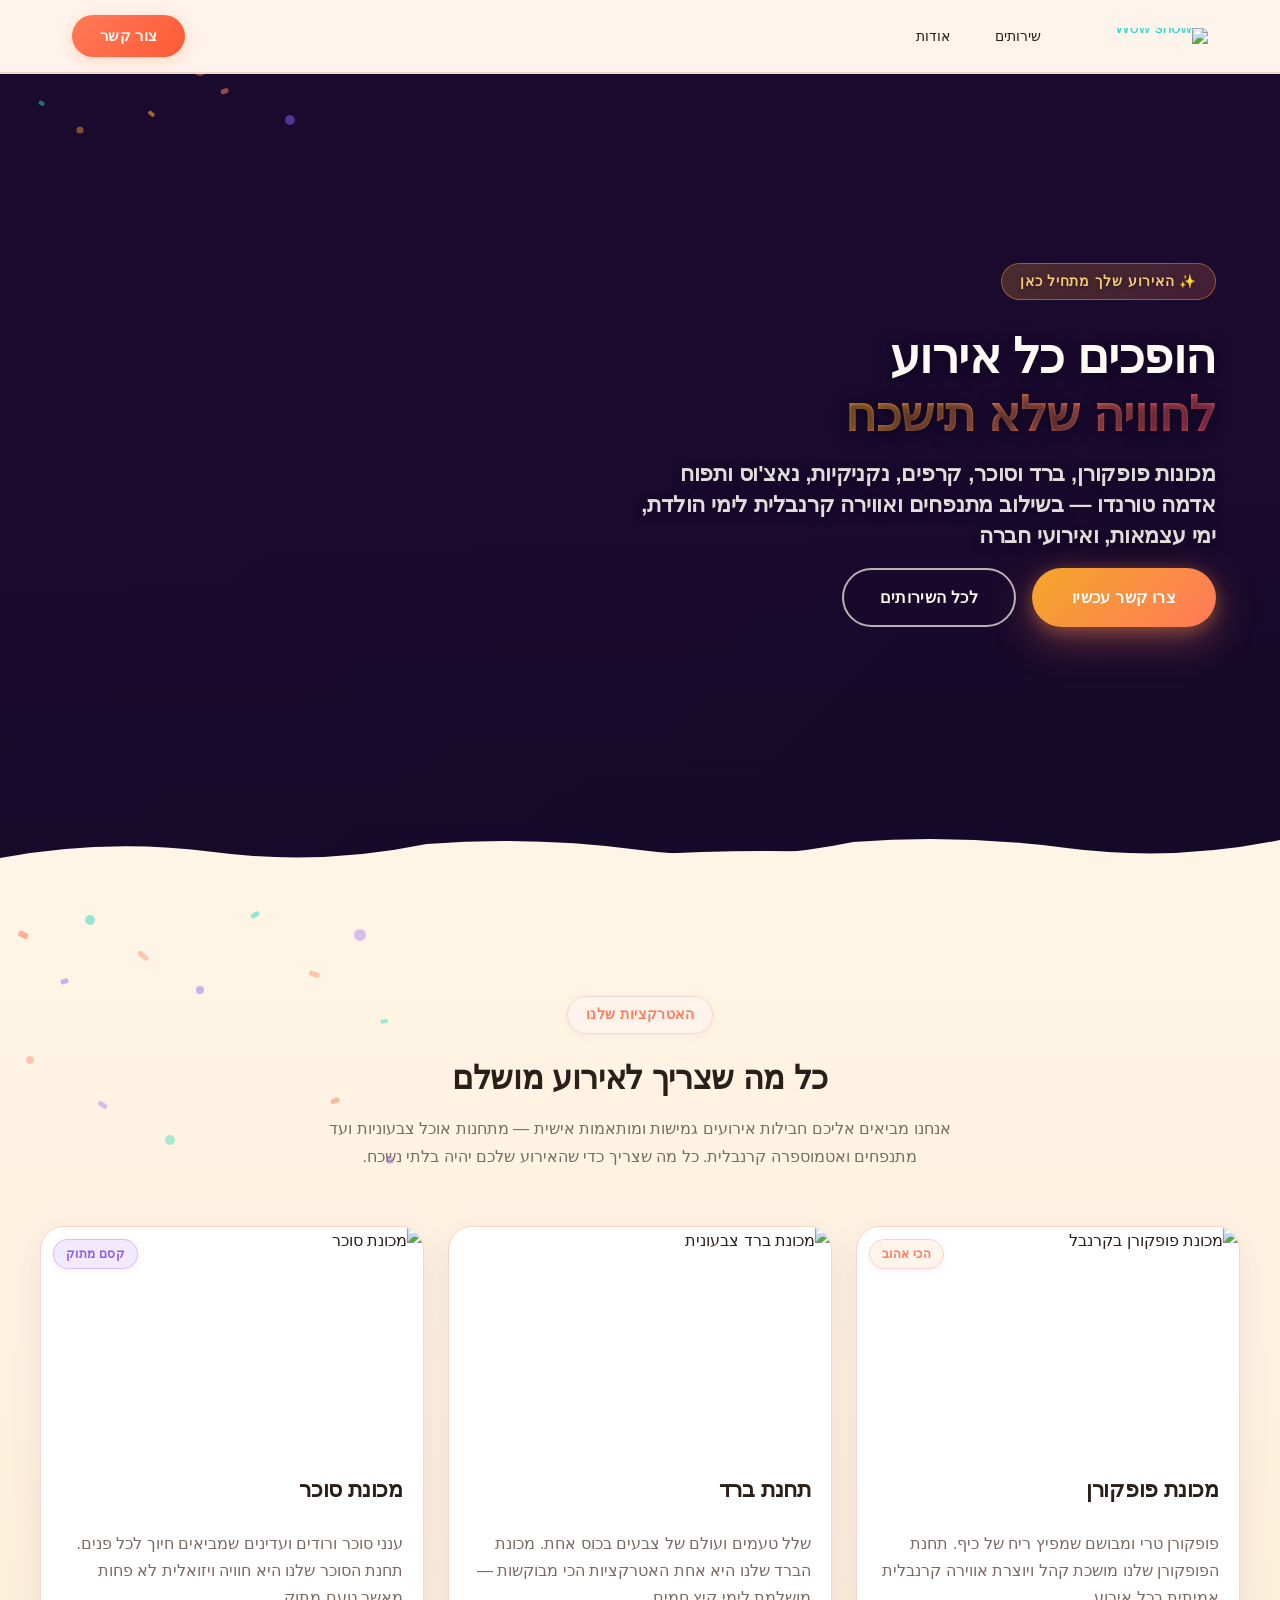
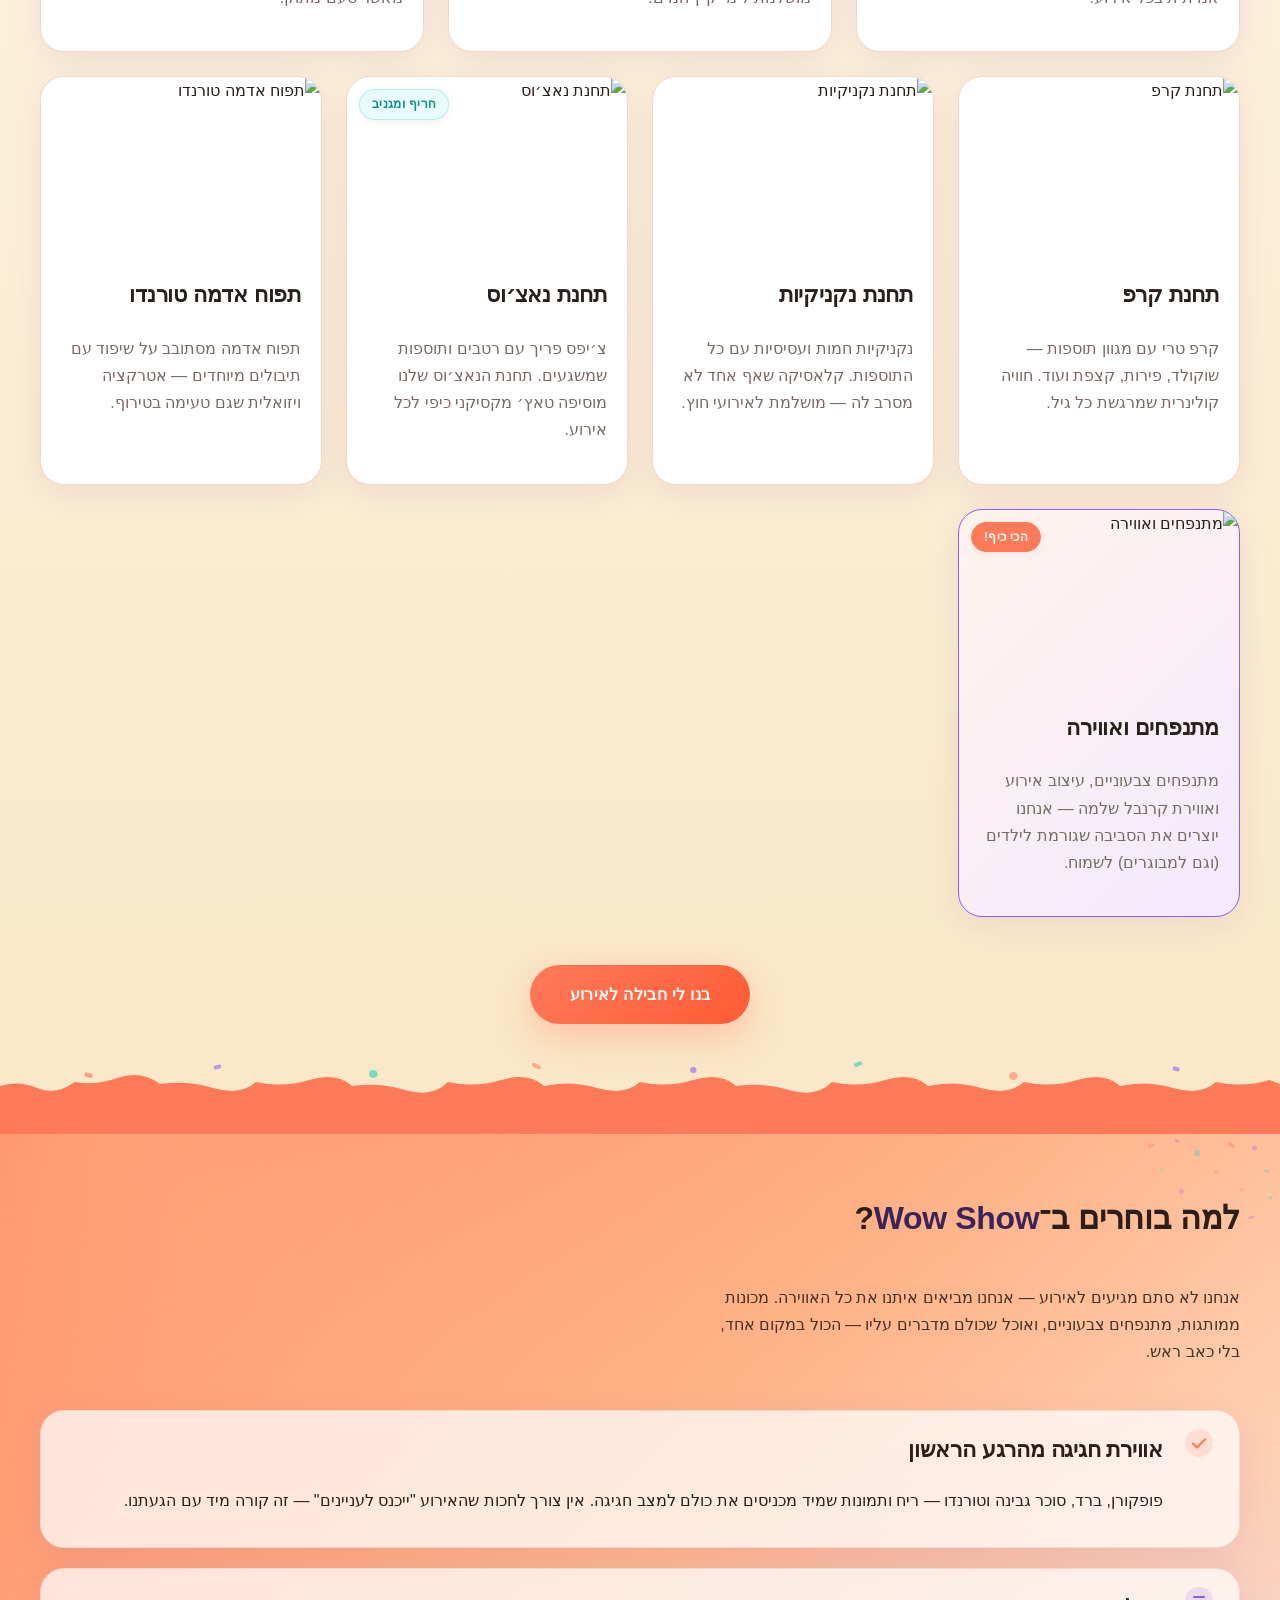
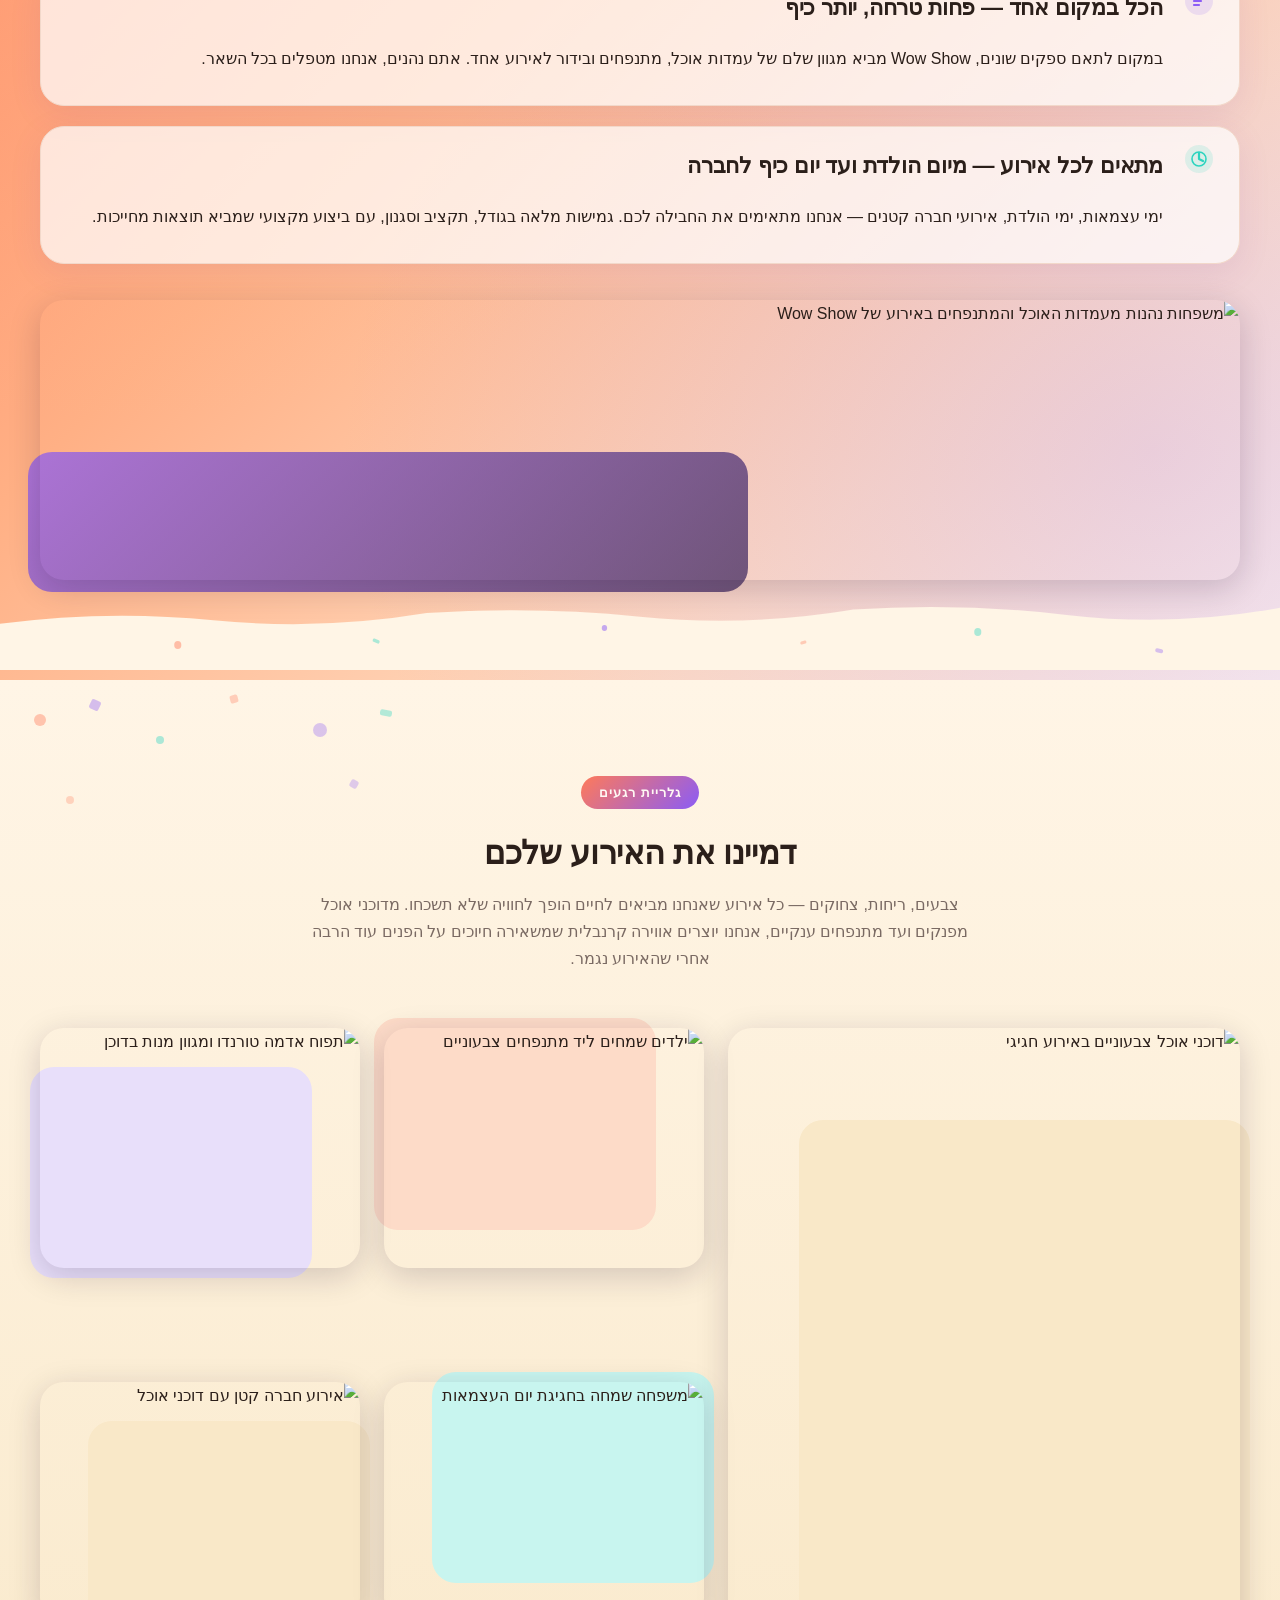
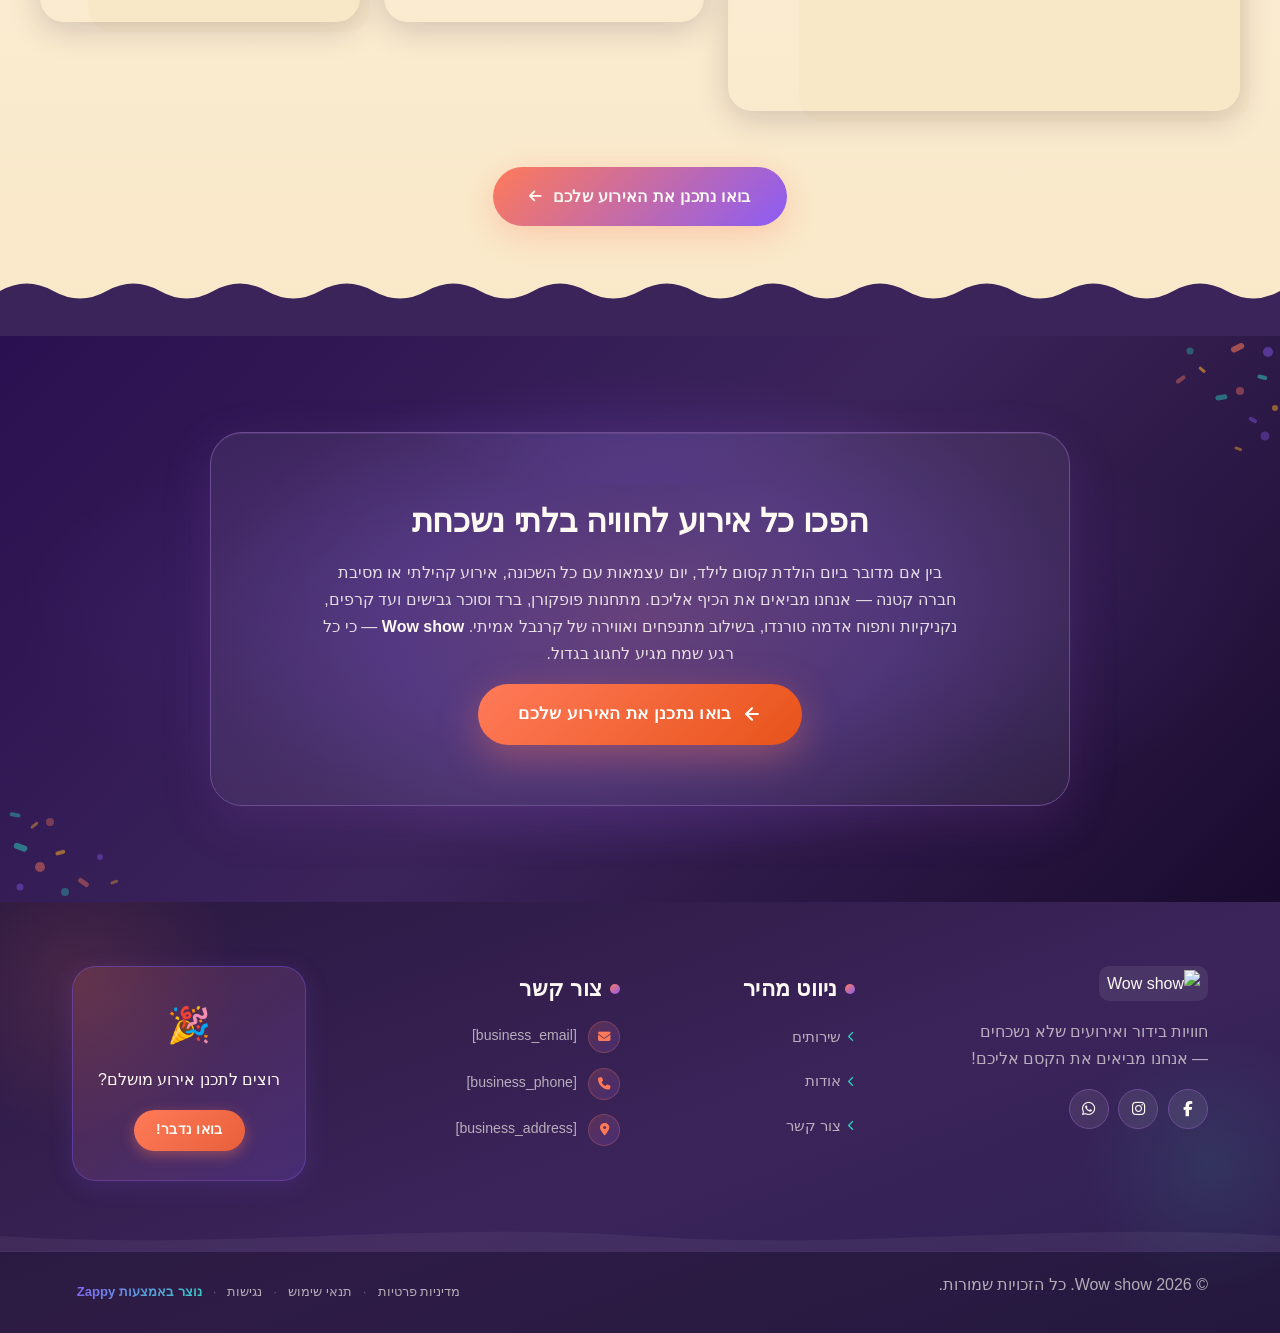
==== index.html @ 0db3928f "Background sync: Progressive GitHub Sync" ====
<!DOCTYPE html>
<html lang="he" dir="rtl">
<head>
    <meta charset="UTF-8">
    <meta name="viewport" content="width=device-width, initial-scale=1.0">
    <meta name="robots" content="index, follow">
    <title>wow the show — Wow show</title>
    <meta name="description" content="Wow show מביאים את הקסם אליכם! תחנות אוכל, מתנפחים ובידור מושלם לימי הולדת, אירועים משפחתיים ויום כיף שהילדים לעולם לא ישכחו. הזמינו עכשיו!">
    <meta name="keywords" content="wow the show, אירועים, ימי הולדת, חוויה לילד, יום כיף">
    
    <!-- Favicons -->
    <link rel="icon" type="image/x-icon" href="/assets/favicon.ico">
    <link rel="icon" type="image/png" sizes="16x16" href="/assets/favicon-16x16.png">
    <link rel="icon" type="image/png" sizes="32x32" href="/assets/favicon-32x32.png">
    <link rel="icon" type="image/png" sizes="48x48" href="/assets/favicon-48x48.png">
    <link rel="icon" type="image/png" sizes="192x192" href="/assets/favicon-192x192.png">
    <link rel="icon" type="image/png" sizes="512x512" href="/assets/favicon-512x512.png">
    <link rel="apple-touch-icon" href="/assets/apple-touch-icon.png">
    <!-- Zappy Analytics -->
<script>
(function() {
  'use strict';
  
  // Configuration
  var config = {
    websiteId: 'ed4e72a3-16a2-4972-a3be-cbc2fb012bce',
    apiUrl: 'https://api.zappy5.com/api/analytics/track',
    sessionDuration: 30 * 60 * 1000, // 30 minutes
    visitorDuration: 30 * 24 * 60 * 60 * 1000, // 30 days
    trackPageViews: true,
    trackClicks: true,
    trackFormSubmissions: true
  };
  
  // Generate or retrieve persistent visitor ID (30 days)
  function getVisitorId() {
    var visitorKey = 'zappy_visitor_' + config.websiteId;
    var visitor = null;
    
    try {
      visitor = localStorage.getItem(visitorKey);
      if (visitor) {
        var visitorData = JSON.parse(visitor);
        var now = Date.now();
        
        // Check if visitor ID is still valid (30 days)
        if (now - visitorData.created < config.visitorDuration) {
          // Update last seen timestamp
          visitorData.lastSeen = now;
          localStorage.setItem(visitorKey, JSON.stringify(visitorData));
          return visitorData.id;
        }
      }
    } catch (e) {
      console.warn('Zappy Analytics: LocalStorage not available');
    }
    
    // Generate new visitor ID
    var newVisitorId = 'zv_' + Date.now() + '_' + Math.random().toString(36).substr(2, 9);
    
    try {
      localStorage.setItem(visitorKey, JSON.stringify({
        id: newVisitorId,
        created: Date.now(),
        lastSeen: Date.now()
      }));
    } catch (e) {
      // Continue without local storage
    }
    
    return newVisitorId;
  }
  
  // Generate or retrieve session ID (30 minutes)
  function getSessionId() {
    var sessionKey = 'zappy_session_' + config.websiteId;
    var session = null;
    
    try {
      session = sessionStorage.getItem(sessionKey);
      if (session) {
        var sessionData = JSON.parse(session);
        var now = Date.now();
        
        // Check if session is still valid
        if (now - sessionData.timestamp < config.sessionDuration) {
          // Update timestamp
          sessionData.timestamp = now;
          sessionStorage.setItem(sessionKey, JSON.stringify(sessionData));
          return sessionData.id;
        }
      }
    } catch (e) {
      console.warn('Zappy Analytics: SessionStorage not available');
    }
    
    // Generate new session ID
    var newSessionId = 'zs_' + Date.now() + '_' + Math.random().toString(36).substr(2, 9);
    
    try {
      sessionStorage.setItem(sessionKey, JSON.stringify({
        id: newSessionId,
        timestamp: Date.now()
      }));
    } catch (e) {
      // Continue without session storage
    }
    
    return newSessionId;
  }
  
  var visitorId = getVisitorId();
  var sessionId = getSessionId();
  
  // Track an event
  function trackEvent(eventType, data) {
    data = data || {};
    
    var eventData = {
      website_id: config.websiteId,
      event_type: eventType,
      page_path: window.location.pathname,
      referrer: document.referrer || 'direct',
      visitor_id: visitorId,
      session_id: sessionId,
      metadata: data
    };
    
    // Use sendBeacon if available (better for page unload events)
    if (navigator.sendBeacon) {
      var blob = new Blob([JSON.stringify(eventData)], { type: 'application/json' });
      navigator.sendBeacon(config.apiUrl, blob);
    } else {
      // Fallback to fetch
      fetch(config.apiUrl, {
        method: 'POST',
        headers: {
          'Content-Type': 'application/json'
        },
        body: JSON.stringify(eventData),
        keepalive: true
      }).catch(function(error) {
        console.warn('Zappy Analytics: Failed to track event', error);
      });
    }
  }
  
  // Track page view
  if (config.trackPageViews) {
    trackEvent('pageview', {
      title: document.title,
      url: window.location.href
    });
  }
  
  // Track clicks on important elements
  if (config.trackClicks) {
    document.addEventListener('click', function(e) {
      var target = e.target;
      
      // Track button clicks (counted as actions)
      if (target.tagName === 'BUTTON' || target.closest('button')) {
        var button = target.tagName === 'BUTTON' ? target : target.closest('button');
        trackEvent('click', {
          element: 'button',
          text: button.textContent.trim().substring(0, 100),
          id: button.id || null,
          class: button.className || null
        });
      }
      
      // Track link clicks (navigation - not counted as actions)
      else if (target.tagName === 'A' || target.closest('a')) {
        var link = target.tagName === 'A' ? target : target.closest('a');
        trackEvent('navigation', {
          element: 'link',
          text: link.textContent.trim().substring(0, 100),
          href: link.href,
          external: link.hostname !== window.location.hostname
        });
      }
    }, true);
  }
  
  // Track form submissions
  if (config.trackFormSubmissions) {
    document.addEventListener('submit', function(e) {
      var form = e.target;
      
      trackEvent('form_submit', {
        form_id: form.id || null,
        form_name: form.name || null,
        form_action: form.action || null,
        form_method: form.method || 'GET'
      });
    }, true);
  }
  
  // Track time on page (send on page unload)
  var pageLoadTime = Date.now();
  
  window.addEventListener('beforeunload', function() {
    var timeOnPage = Math.floor((Date.now() - pageLoadTime) / 1000); // in seconds
    
    trackEvent('page_unload', {
      time_on_page: timeOnPage,
      page_path: window.location.pathname
    });
  });
  
  // Expose tracking function globally for custom events
  window.zappyAnalytics = {
    track: trackEvent,
    getVisitorId: function() { return visitorId; },
    getSessionId: function() { return sessionId; }
  };
  
})();
</script>
<!-- End Zappy Analytics -->
    <meta property="og:title" content="wow the show — Wow show">
    <meta property="og:description" content="Wow show מביאים את הקסם אליכם! תחנות אוכל, מתנפחים ובידור מושלם לימי הולדת, אירועים משפחתיים ויום כיף שהילדים לעולם לא ישכחו. הזמינו עכשיו!">
    <meta name="twitter:card" content="summary_large_image">
    <meta name="twitter:title" content="wow the show — Wow show">
    <meta name="twitter:description" content="Wow show מביאים את הקסם אליכם! תחנות אוכל, מתנפחים ובידור מושלם לימי הולדת, אירועים משפחתיים ויום כיף שהילדים לעולם לא ישכחו. הזמינו עכשיו!">
    <meta property="og:type" content="website">
  <meta property="og:locale" content="he_IL">
  
  
  
  
  
  <link rel="stylesheet" href="https://cdnjs.cloudflare.com/ajax/libs/font-awesome/6.4.0/css/all.min.css">

    <!-- Favicons -->
    <link rel="icon" type="image/x-icon" href="/assets/favicon.ico">
    <link rel="icon" type="image/png" sizes="16x16" href="/assets/favicon-16x16.png">
    <link rel="icon" type="image/png" sizes="32x32" href="/assets/favicon-32x32.png">
    <link rel="icon" type="image/png" sizes="48x48" href="/assets/favicon-48x48.png">
    <link rel="icon" type="image/png" sizes="192x192" href="/assets/favicon-192x192.png">
    <link rel="icon" type="image/png" sizes="512x512" href="/assets/favicon-512x512.png">
    <link rel="apple-touch-icon" href="/assets/apple-touch-icon.png">
    <!-- Cookie Consent -->
    <link rel="stylesheet" href="https://cdn.jsdelivr.net/npm/vanilla-cookieconsent@3/dist/cookieconsent.css">
    <script src="https://cdn.jsdelivr.net/npm/vanilla-cookieconsent@3/dist/cookieconsent.umd.js"></script>
    <!-- Mickidum Accessibility Toolbar -->
    <script src="https://cdn.jsdelivr.net/gh/mickidum/acc_toolbar/acctoolbar/acctoolbar.min.js"></script>
    <link rel="stylesheet" href="/styles.css">

    <style id="zappy-dropdown-submenu-styles">
      /* ========== DESKTOP DROPDOWN SUBMENU STYLES ========== */
      /* Base styles for dropdown submenus - parent must be positioned */
      .nav-menu li:has(.sub-menu), nav li:has(.sub-menu), .navbar li:has(.sub-menu), #navMenu li:has(.sub-menu) { position: relative; }
      /* Submenu base - hidden by default */
      .nav-menu .sub-menu, nav .sub-menu, .navbar .sub-menu, #navMenu .sub-menu { display: block !important; position: absolute !important; top: 100%; left: 0; min-width: 220px; background: white; border-radius: 8px; box-shadow: 0 8px 25px rgba(0,0,0,0.15); padding: 8px 0; opacity: 0; visibility: hidden; transform: translateY(10px); transition: all 0.3s ease; z-index: 1000; list-style: none; pointer-events: none; }
      /* CRITICAL: Desktop hover styles to show dropdown */
      .nav-menu li:hover > .sub-menu, nav li:hover > .sub-menu, .navbar li:hover > .sub-menu, #navMenu li:hover > .sub-menu { opacity: 1 !important; visibility: visible !important; transform: translateY(0) !important; pointer-events: auto !important; }
      /* Submenu item styling */
      .sub-menu li { list-style: none; margin: 0; padding: 0; }
      .sub-menu a { display: block !important; padding: 10px 16px !important; color: var(--text-dark, #333) !important; font-weight: 500; text-decoration: none; white-space: nowrap; transition: background-color 0.2s; }
      .sub-menu .zappy-nav-child > a { padding-left: 28px !important; font-size: 0.9em !important; opacity: 0.85 !important; }
      [dir="rtl"] .sub-menu .zappy-nav-child > a, html[lang="he"] .sub-menu .zappy-nav-child > a, html[lang="ar"] .sub-menu .zappy-nav-child > a { padding-left: 10px !important; padding-right: 28px !important; }
      .sub-menu .zappy-nav-parent > a { font-weight: 600 !important; }
      .sub-menu a:hover { background-color: #f5f5f5; }
      /* RTL (Hebrew/Arabic) dropdown positioning */
      [dir="rtl"] .nav-menu .sub-menu, [dir="rtl"] nav .sub-menu, [dir="rtl"] .navbar .sub-menu, html[lang="he"] .nav-menu .sub-menu, html[lang="he"] nav .sub-menu, html[lang="he"] .navbar .sub-menu, html[lang="ar"] .nav-menu .sub-menu, html[lang="ar"] nav .sub-menu, html[lang="ar"] .navbar .sub-menu { left: auto !important; right: 0 !important; }
      /* Hide empty dropdown menus (exclude catalog sub-menus that use <a> children instead of <li>) */
      .sub-menu:empty, .sub-menu:not(:has(li:not(.zappy-hidden-menu-item))):not(:has(> a)), .sub-menu:not(:has(li)):not(:has(> a)) { display: none !important; opacity: 0 !important; visibility: hidden !important; pointer-events: none !important; }
      /* Desktop: show submenu on Menu Group hover */
      li:has(.menu-group-title):hover > .sub-menu { opacity: 1 !important; visibility: visible !important; transform: translateY(0) !important; pointer-events: auto !important; }
      /* Menu Group title styling */
      .nav-menu > li > .menu-group-title, #navMenu > li > .menu-group-title { display: inline-block; padding: 0.5rem 1rem; cursor: default; user-select: none; }
      
      /* ========== MOBILE SUBMENU STYLES ========== */
      @media (max-width: 768px) {
        .nav-menu .sub-menu, nav .sub-menu, .navbar .sub-menu, #navMenu .sub-menu { position: static !important; transform: none !important; box-shadow: none !important; background: transparent !important; max-height: 0; overflow: hidden; opacity: 0; visibility: hidden; transition: max-height 0.3s ease, opacity 0.3s ease; padding: 0 !important; border-radius: 0 !important; }
        .navbar .sub-menu.mobile-expanded, .nav-menu .sub-menu.mobile-expanded, #navMenu .sub-menu.mobile-expanded { max-height: none !important; overflow-y: visible !important; opacity: 1 !important; visibility: visible !important; padding: 8px 0 8px 16px !important; }
        [dir="rtl"] .sub-menu.mobile-expanded, html[lang="he"] .sub-menu.mobile-expanded { padding: 8px 16px 8px 0 !important; }
        /* Disable hover behavior on mobile */
        .nav-menu li:hover > .sub-menu, nav li:hover > .sub-menu, .navbar li:hover > .sub-menu, #navMenu li:hover > .sub-menu { opacity: 0; visibility: hidden; pointer-events: none; }
        .nav-menu li > .sub-menu.mobile-expanded, nav li > .sub-menu.mobile-expanded, .navbar li > .sub-menu.mobile-expanded, #navMenu li > .sub-menu.mobile-expanded { opacity: 1 !important; visibility: visible !important; pointer-events: auto !important; }
        .nav-menu li:has(.sub-menu), nav li:has(.sub-menu), .navbar li:has(.sub-menu), #navMenu li:has(.sub-menu) { display: flex !important; flex-wrap: wrap !important; align-items: center !important; position: relative !important; min-height: 44px !important; }
        .nav-menu li:has(.sub-menu) > a, nav li:has(.sub-menu) > a, .navbar li:has(.sub-menu) > a, #navMenu li:has(.sub-menu) > a { flex: 1 !important; min-width: 0 !important; }
        .nav-menu li:has(.sub-menu) > .menu-group-title, nav li:has(.sub-menu) > .menu-group-title, .navbar li:has(.sub-menu) > .menu-group-title, #navMenu li:has(.sub-menu) > .menu-group-title { flex: 1 !important; min-width: 0 !important; padding: 0 !important; line-height: inherit !important; }
        .nav-menu li:has(.sub-menu) > .sub-menu, nav li:has(.sub-menu) > .sub-menu, .navbar li:has(.sub-menu) > .sub-menu, #navMenu li:has(.sub-menu) > .sub-menu { flex-basis: 100% !important; width: 100% !important; }
        .nav-menu li:has(.sub-menu) > a [class*="chevron"], .nav-menu li:has(.sub-menu) > a [class*="arrow"], .nav-menu li:has(.sub-menu) > a .fa-chevron-down, .nav-menu li:has(.sub-menu) > a .fa-angle-down, nav li:has(.sub-menu) > a [class*="chevron"], nav li:has(.sub-menu) > a [class*="arrow"], #navMenu li:has(.sub-menu) > a [class*="chevron"], #navMenu li:has(.sub-menu) > a [class*="arrow"] { display: none !important; visibility: hidden !important; }
        .mobile-submenu-toggle { display: flex !important; align-items: center !important; justify-content: center !important; width: 44px !important; height: auto !important; background: transparent !important; border: none !important; cursor: pointer !important; color: var(--text-dark) !important; position: static !important; flex-shrink: 0 !important; align-self: stretch !important; z-index: 2 !important; padding: 0 !important; margin: 0 !important; }
        .mobile-submenu-toggle::after { content: '' !important; width: 0 !important; height: 0 !important; border-left: 6px solid transparent !important; border-right: 6px solid transparent !important; border-top: 7px solid currentColor !important; transition: transform 0.3s ease !important; }
        .mobile-submenu-toggle.expanded::after { transform: rotate(180deg) !important; }
        .sub-menu a { padding: 10px 0 !important; display: block !important; color: var(--text-dark) !important; white-space: normal !important; }
        .sub-menu .zappy-nav-child > a { padding-left: 28px !important; font-size: 0.9em !important; opacity: 0.85 !important; }
        [dir="rtl"] .sub-menu .zappy-nav-child > a, html[lang="he"] .sub-menu .zappy-nav-child > a, html[lang="ar"] .sub-menu .zappy-nav-child > a { padding-left: 0 !important; padding-right: 28px !important; }
        .sub-menu .zappy-nav-parent > a { font-weight: 600 !important; }
        .nav-menu.active, #navMenu.active { max-width: 100vw !important; overflow-x: hidden !important; box-sizing: border-box !important; }
        .navbar .sub-menu li a, nav.navbar .sub-menu li a, .zappy-products-dropdown .sub-menu a { color: var(--text-dark) !important; }
      }
      @media (min-width: 769px) { .mobile-submenu-toggle { display: none !important; } }
    </style>

    <style id="zappy-widget-visibility">
      #mic-access-tool-general-button, .mic-access-tool-general-button,
      #mic-init-access-tool .mic-access-tool-general-button, #mic-init-access-tool #mic-access-tool-general-button,
      ._access-icon, #mic-access-tool-box, .mic-access-tool-box,
      #mic-init-access-tool #mic-access-tool-box, div[id*="mic-access-tool-box"], ._access-menu {
        display: none !important; visibility: hidden !important; opacity: 0 !important; pointer-events: none !important;
      }
    </style>
</head>
<body>

  <nav class="navbar" dir="rtl">
  <button class="mobile-toggle" id="mobileToggle" aria-label="Menu">
    <svg class="hamburger-icon" width="24" height="24" viewBox="0 0 24 24" fill="none">
      <path d="M3 12h18M3 6h18M3 18h18" stroke="currentColor" stroke-width="2" stroke-linecap="round"></path>
    </svg>
    <svg class="close-icon" width="24" height="24" viewBox="0 0 24 24" fill="none" style="display: none;">
      <path d="M18 6L6 18M6 6l12 12" stroke="currentColor" stroke-width="2" stroke-linecap="round"></path>
    </svg>
  </button>

  <button class="phone-header-btn" data-phone="[business_phone]" aria-label="Call">
    <svg width="20" height="20" viewBox="0 0 24 24" fill="currentColor">
      <path d="M22 16.92v3a2 2 0 0 1-2.18 2 19.79 19.79 0 0 1-8.63-3.07 19.5 19.5 0 0 1-6-6 19.79 19.79 0 0 1-3.07-8.67A2 2 0 0 1 4.11 2h3a2 2 0 0 1 2 1.72 12.84 12.84 0 0 0 .7 2.81 2 2 0 0 1-.45 2.11L8.09 9.91a16 16 0 0 0 6 6l1.27-1.27a2 2 0 0 1 2.11-.45 12.84 12.84 0 0 0 2.81.7A2 2 0 0 1 22 16.92z"></path>
    </svg>
  </button>

  <div class="nav-container">
    <div class="nav-right-group"><div class="nav-brand">
      <a href="/" class="logo-link">
        <img src="/assets/wow-show-logo.webp" alt="Wow show" class="logo">
      </a>
    </div><ul class="nav-menu" id="navMenu"><li><a href="/services">שירותים</a></li><li><a href="/about">אודות</a></li></ul></div>

    

    <div class="nav-cta-container">
      <a href="/contact" class="nav-cta-btn">צור קשר</a>
    </div>
  </div>
</nav>
<script>

// Navbar Mobile Menu Toggle and Contrast Fix
(function() {
  // Use 'load' event instead of 'DOMContentLoaded' to ensure we run AFTER all other scripts
  window.addEventListener('load', function() {
    
    // FIX MOBILE BUTTON CONTRAST
    // Detect navbar background color and apply contrasting color to mobile buttons
    const navbar = document.querySelector('.navbar, nav, header');
    if (!navbar) {
      console.log('[Navbar] Navbar element not found');
      return;
    }
    
    // DECLARE VARIABLES EARLY to avoid Temporal Dead Zone errors
    // These are used in multiple places below
    let mobileToggle = document.getElementById('mobileToggle') ||
                       document.querySelector('.mobile-toggle') ||
                       document.querySelector('.hamburger') ||
                       document.querySelector('.hamburger-menu') ||
                       document.querySelector('.menu-toggle') ||
                       document.querySelector('.burger-menu') ||
                       document.querySelector('[aria-label="Menu"]') ||
                       document.querySelector('[aria-label="תפריט"]');
    
    const phoneBtn = document.querySelector('.phone-header-btn');
    
    const computedStyle = window.getComputedStyle(navbar);
    let bgColor = computedStyle.backgroundColor;
    
    console.log('[Navbar] Initial navbar background:', bgColor);
    
    // Check if background is transparent or rgba with 0 alpha
    const isTransparent = bgColor === 'transparent' || 
                         bgColor === 'rgba(0, 0, 0, 0)' ||
                         (bgColor.startsWith('rgba') && bgColor.includes(', 0)'));
    
    if (isTransparent) {
      // Check for background-image or gradient
      const bgImage = computedStyle.backgroundImage;
      if (bgImage && bgImage !== 'none') {
        console.log('[Navbar] Navbar has background image/gradient, using dark text');
        bgColor = 'rgb(240, 240, 240)'; // Assume light background
      } else {
        // Transparent navbar - check body background
        const bodyBg = window.getComputedStyle(document.body).backgroundColor;
        console.log('[Navbar] Navbar transparent, using body background:', bodyBg);
        bgColor = bodyBg;
      }
    }
    
    // Calculate luminance to determine if background is light or dark
    const rgb = bgColor.match(/\d+/g);
    if (rgb && rgb.length >= 3) {
      const r = parseInt(rgb[0]);
      const g = parseInt(rgb[1]);
      const b = parseInt(rgb[2]);
      const luminance = (0.299 * r + 0.587 * g + 0.114 * b) / 255;
      
      // Mobile button colors are set by Claude's AI-generated CSS (same as .nav-menu a)
      // No dynamic color overrides needed - colors come from the generated navbar CSS
      console.log('[Navbar] Mobile button colors preserved from Claude CSS (luminance:', luminance.toFixed(2) + ')');
      
      // FIX ICON SIZES - Ensure SVGs are properly sized and visible
      // INJECT CRITICAL CSS TO OVERRIDE ANY CONFLICTING RULES
      const criticalCSS = document.createElement('style');
      criticalCSS.id = 'zappy-mobile-nav-fix';
      const htmlLang = document.documentElement.lang || 'en';
      const htmlDir = document.documentElement.dir || 'ltr';
      // Check both dir attribute AND lang for RTL detection
      // dir="rtl" is the most reliable indicator
      const isRTL = htmlDir === 'rtl' || htmlLang === 'he' || htmlLang === 'ar';
      
      criticalCSS.textContent = `
        /* Hide mobile buttons on desktop, show only on mobile */
        @media (min-width: 769px) {
          .mobile-toggle,
          .phone-header-btn {
            display: none !important;
          }
        }
        
        /* Show and position mobile buttons correctly on mobile */
        @media (max-width: 768px) {
          .mobile-toggle,
          .phone-header-btn {
            position: absolute !important;
            top: 50% !important;
            transform: translateY(-50%) !important;
            z-index: 1001 !important;
            display: flex !important;
            align-items: center !important;
            justify-content: center !important;
            width: 36px !important;
            height: 36px !important;
            border-radius: 50% !important;
            border: none !important;
            cursor: pointer !important;
            padding: 6px !important;
            background: none !important;
            color: var(--nav-text, var(--text-dark)) !important;
          }
          
          /* LTR positioning (default): hamburger LEFT, phone RIGHT */
          html:not([dir="rtl"]):not([lang="he"]):not([lang="ar"]) .mobile-toggle,
          html[dir="ltr"] .mobile-toggle {
            left: 12px !important;
            right: auto !important;
          }
          html:not([dir="rtl"]):not([lang="he"]):not([lang="ar"]) .phone-header-btn,
          html[dir="ltr"] .phone-header-btn {
            right: 12px !important;
            left: auto !important;
          }
          
          /* RTL positioning: hamburger RIGHT, phone LEFT */
          html[dir="rtl"] .mobile-toggle,
          html[lang="he"] .mobile-toggle,
          html[lang="ar"] .mobile-toggle {
            right: 12px !important;
            left: auto !important;
          }
          html[dir="rtl"] .phone-header-btn,
          html[lang="he"] .phone-header-btn,
          html[lang="ar"] .phone-header-btn {
            left: 12px !important;
            right: auto !important;
          }
          
          /* CRITICAL: Ensure nav-container has min-height on mobile */
          /* All children are positioned absolutely/fixed on mobile, so height:auto collapses to 0 */
          .nav-container {
            min-height: 70px !important;
            position: relative !important;
          }
          
          /* Ensure SVG icons are properly sized and inherit color */
          .mobile-toggle svg,
          .phone-header-btn svg {
            width: 24px !important;
            height: 24px !important;
            /* Don't force display - let JavaScript control hamburger/close toggle */
          }
          
          /* Reset nav-cta-container on mobile - remove desktop box-shadow/padding */
          /* that creates a visible ghost box when CTA button is hidden */
          .nav-cta-container {
            box-shadow: none !important;
            padding: 0 !important;
          }
          
          /* Hide nav-cta-container entirely on mobile when there's no lang-switcher */
          /* (only the CTA button is inside, and it's hidden on mobile) */
          .nav-cta-container:not(:has(.lang-switcher)) {
            display: none !important;
          }
          
          /* CRITICAL: Prevent hero image fade gradient from bleeding over headline text */
          /* The .image-fade-gradient has bottom: -30px (extends below parent) */
          /* On mobile stacked layout, this overlaps the h1 text below the image */
          .hero-image-column {
            overflow: hidden !important;
          }
          .image-fade-gradient {
            bottom: 0 !important;
          }
          
          /* Hide desktop language switcher on mobile - hamburger menu handles it */
          /* High specificity to override stored CSS */
          .lang-switcher,
          .nav-cta-container .lang-switcher,
          .nav-container .lang-switcher,
          .navbar .lang-switcher,
          .navbar .nav-cta-container .lang-switcher {
            display: none !important;
          }
        }
      `;
      
      // Remove existing fix if present and inject new one
      const existing = document.getElementById('zappy-mobile-nav-fix');
      if (existing) existing.remove();
      document.head.appendChild(criticalCSS);
      
      console.log('[Navbar] Critical CSS injected for mobile nav positioning');
      
      // ONLY apply inline positioning styles on mobile viewport
      // On desktop, the CSS handles hiding these buttons with display: none
      // Inline styles were breaking desktop layout by overriding CSS
      const isMobileViewport = window.innerWidth <= 768;
      
      if (mobileToggle) {
        // Icon sizing applies to all viewports for consistency
        const hamburgerIcon = mobileToggle.querySelector('.hamburger-icon');
        const closeIcon = mobileToggle.querySelector('.close-icon');
        
        if (hamburgerIcon) {
          hamburgerIcon.style.setProperty('width', '24px', 'important');
          hamburgerIcon.style.setProperty('height', '24px', 'important');
          hamburgerIcon.style.setProperty('display', 'block', 'important'); // Show hamburger by default
        }
        if (closeIcon) {
          closeIcon.style.setProperty('width', '24px', 'important');
          closeIcon.style.setProperty('height', '24px', 'important');
          closeIcon.style.setProperty('display', 'none', 'important'); // Hide close icon by default
        }
        
        // ONLY set positioning inline styles on mobile
        if (isMobileViewport) {
          mobileToggle.style.setProperty('position', 'absolute', 'important');
          mobileToggle.style.setProperty('top', '50%', 'important');
          mobileToggle.style.setProperty('transform', 'translateY(-50%)', 'important');
          mobileToggle.style.setProperty('z-index', '1001', 'important');
          
          // Clear any inline left/right so CSS can take over based on html[dir]
          mobileToggle.style.removeProperty('left');
          mobileToggle.style.removeProperty('right');
          
          console.log('[Navbar] Mobile toggle positioning applied (mobile viewport)');
        } else {
          // On desktop, clear any positioning styles to let CSS handle it
          mobileToggle.style.removeProperty('position');
          mobileToggle.style.removeProperty('top');
          mobileToggle.style.removeProperty('transform');
          mobileToggle.style.removeProperty('z-index');
          mobileToggle.style.removeProperty('left');
          mobileToggle.style.removeProperty('right');
          console.log('[Navbar] Desktop viewport - cleared mobile toggle inline positioning');
        }
      }
      
      if (phoneBtn) {
        // Icon sizing applies to all viewports
        const phoneIcon = phoneBtn.querySelector('svg');
        if (phoneIcon) {
          phoneIcon.style.width = '24px';
          phoneIcon.style.height = '24px';
          phoneIcon.setAttribute('width', '24');
          phoneIcon.setAttribute('height', '24');
        }
        
        // ONLY set positioning inline styles on mobile
        if (isMobileViewport) {
          phoneBtn.style.setProperty('position', 'absolute', 'important');
          phoneBtn.style.setProperty('top', '50%', 'important');
          phoneBtn.style.setProperty('transform', 'translateY(-50%)', 'important');
          phoneBtn.style.setProperty('z-index', '1001', 'important');
          
          // Clear any inline left/right so CSS can take over based on html[dir]
          phoneBtn.style.removeProperty('left');
          phoneBtn.style.removeProperty('right');
          
          console.log('[Navbar] Phone button positioning applied (mobile viewport)');
        } else {
          // On desktop, clear any positioning styles to let CSS handle it
          phoneBtn.style.removeProperty('position');
          phoneBtn.style.removeProperty('top');
          phoneBtn.style.removeProperty('transform');
          phoneBtn.style.removeProperty('z-index');
          phoneBtn.style.removeProperty('left');
          phoneBtn.style.removeProperty('right');
          console.log('[Navbar] Desktop viewport - cleared phone button inline positioning');
        }
      }
    } else {
      console.log('[Navbar] Could not parse background color:', bgColor);
    }
    
    // MOBILE MENU TOGGLE
    // Re-query in case DOM changed (mobileToggle already declared at top of function)
    mobileToggle = document.getElementById('mobileToggle') ||
                   document.querySelector('.mobile-toggle') ||
                   document.querySelector('.hamburger') ||
                   document.querySelector('.hamburger-menu') ||
                   document.querySelector('.menu-toggle') ||
                   document.querySelector('.burger-menu') ||
                   document.querySelector('[aria-label="Menu"]') ||
                   document.querySelector('[aria-label="תפריט"]');
    
    // EXPANDED SEARCH: Find nav menu by ID or class
    const navMenu = document.getElementById('navMenu') ||
                  document.querySelector('.nav-menu') ||
                  document.querySelector('.nav-links') ||
                  document.querySelector('nav ul:not(.submenu)');
    
    if (!mobileToggle || !navMenu) {
      console.log('[Navbar] Mobile toggle or menu not found:', { toggle: !!mobileToggle, menu: !!navMenu });
      return;
    }
    
    // Ensure navMenu has ID for CSS targeting
    if (!navMenu.id) {
      navMenu.id = 'navMenu';
    }
    
    console.log('[Navbar] Initializing mobile menu...');
    
    // Remove any existing event listeners by cloning the button
    const newToggle = mobileToggle.cloneNode(true);
    mobileToggle.parentNode.replaceChild(newToggle, mobileToggle);
    
    // Toggle menu on button click - use newToggle now
    newToggle.addEventListener('click', function(e) {
      e.preventDefault();
      e.stopPropagation();
      
      const hamburgerIcon = this.querySelector('.hamburger-icon');
      const closeIcon = this.querySelector('.close-icon');
      const isActive = navMenu.classList.contains('active');
      
      if (isActive) {
        // Close menu
        navMenu.classList.remove('active');
        if (hamburgerIcon) hamburgerIcon.style.setProperty('display', 'block', 'important');
        if (closeIcon) closeIcon.style.setProperty('display', 'none', 'important');
        document.body.style.overflow = '';
        console.log('[Navbar] Menu closed');
      } else {
        // Open menu
        navMenu.classList.add('active');
        if (hamburgerIcon) hamburgerIcon.style.setProperty('display', 'none', 'important');
        if (closeIcon) closeIcon.style.setProperty('display', 'block', 'important');
        document.body.style.overflow = 'hidden';
        console.log('[Navbar] Menu opened');
      }
    });
    
    // Close menu when clicking nav links (but NOT dropdown toggles)
    const navLinks = navMenu.querySelectorAll('a');
    navLinks.forEach(function(link) {
      link.addEventListener('click', function() {
        // Don't close if it's a dropdown child (unless it's a real navigation link)
        if (this.getAttribute('href') === '#') return;
        
        const hamburgerIcon = newToggle.querySelector('.hamburger-icon');
        const closeIcon = newToggle.querySelector('.close-icon');
        
        navMenu.classList.remove('active');
        if (hamburgerIcon) hamburgerIcon.style.setProperty('display', 'block', 'important');
        if (closeIcon) closeIcon.style.setProperty('display', 'none', 'important');
        document.body.style.overflow = '';
        console.log('[Navbar] Menu closed (link clicked)');
      });
    });
    
    // DROPDOWN MENU TOGGLE (for mobile and touch devices)
    var dropdownToggles = navMenu.querySelectorAll('.dropdown-toggle');
    dropdownToggles.forEach(function(toggle) {
      toggle.addEventListener('click', function(e) {
        e.preventDefault();
        e.stopPropagation();
        var parent = this.closest('.nav-dropdown');
        if (!parent) return;
        
        // Close other open dropdowns at the same level
        var siblings = parent.parentNode.querySelectorAll('.nav-dropdown.open');
        siblings.forEach(function(sib) {
          if (sib !== parent) sib.classList.remove('open');
        });
        
        parent.classList.toggle('open');
        console.log('[Navbar] Dropdown toggled:', parent.classList.contains('open') ? 'open' : 'closed');
      });
    });
    
    // Close dropdowns when clicking outside
    document.addEventListener('click', function(e) {
      if (!e.target.closest('.nav-dropdown')) {
        var openDropdowns = document.querySelectorAll('.nav-dropdown.open');
        openDropdowns.forEach(function(dd) { dd.classList.remove('open'); });
      }
    });
    
    console.log('[Navbar] Dropdown handlers initialized for ' + dropdownToggles.length + ' dropdowns');
    
    // Phone button functionality (phoneBtn already declared at top of function)
    if (phoneBtn) {
      phoneBtn.addEventListener('click', function() {
        // Get phone number from placeholder in page or use default
        const phoneLinks = document.querySelectorAll('a[href^="tel:"]');
        const phoneNumber = phoneLinks.length > 0 
          ? phoneLinks[0].getAttribute('href').replace('tel:', '')
          : '[business_phone]';
        
        window.location.href = 'tel:' + phoneNumber;
        console.log('[Navbar] Phone button clicked');
      });
    }
    
    console.log('[Navbar] Mobile menu initialized successfully');
    
    // === WHATSAPP BUTTON VISIBILITY FIX ===
    // Ensure WhatsApp floating button is hidden on desktop and visible on mobile
    // IMPORTANT: Only target the floating button by its class, NOT generic wa.me links
    const handleWhatsAppVisibility = function() {
      const whatsappBtn = document.querySelector('.whatsapp-float');
      if (whatsappBtn) {
        const isDesktop = window.innerWidth >= 769;
        if (isDesktop) {
          whatsappBtn.style.setProperty('display', 'none', 'important');
          whatsappBtn.style.setProperty('visibility', 'hidden', 'important');
          whatsappBtn.style.setProperty('opacity', '0', 'important');
          whatsappBtn.style.setProperty('pointer-events', 'none', 'important');
          console.log('[WhatsApp] Button hidden on desktop');
        } else {
          whatsappBtn.style.removeProperty('display');
          whatsappBtn.style.removeProperty('visibility');
          whatsappBtn.style.removeProperty('opacity');
          whatsappBtn.style.removeProperty('pointer-events');
          console.log('[WhatsApp] Button visible on mobile');
        }
      }
    };
    
    // Run on load
    handleWhatsAppVisibility();
    
    // Run on resize with debouncing
    let resizeTimer;
    window.addEventListener('resize', function() {
      clearTimeout(resizeTimer);
      resizeTimer = setTimeout(handleWhatsAppVisibility, 100);
    });
  });
})();

</script>
  
  <main>
    <section class="index-hero-section" data-layout-spec="בית-hero" dir="rtl" data-hero-type="fullscreen-scrim">
  <!-- Background Image Layer -->
  <div class="index-hero-bg-wrapper">
    <img data-hero-bg="true" data-placeholder="index-hero-image-1" data-context="High-energy cinematic event scene at golden hour: a vibrant outdoor celebration with colorful food stations including popcorn machine, cotton candy, slushies, and crepes, with joyful families and children, festive string lights and balloon arches, warm amber and coral tones, carnival atmosphere, premium color grading, wide angle full bleed photography" width="1200" height="700" src="/assets/site-index-hero-image-1.webp" alt="אירוע חגיגי עם מתקני אוכל צבעוניים, ילדים ומשפחות מאושרים ואווירה קרנבלית" class="index-hero-bg-img">
  </div>

  <!-- Scrim Overlay -->
  <div class="index-hero-scrim" aria-hidden="true"></div>

  <!-- Confetti Decoration -->
  <div class="index-hero-confetti" aria-hidden="true">
    <svg data-no-icon-edit="true" aria-hidden="true" viewBox="0 0 320 260" fill="none" xmlns="http://www.w3.org/2000/svg" width="320" height="260">
      <rect x="18" y="24" width="10" height="6" rx="2" fill="#F4A62A" opacity="0.7" transform="rotate(-20 18 24)"></rect>
      <circle cx="55" cy="60" r="5" fill="#FF7A59" opacity="0.6"></circle>
      <rect x="90" y="14" width="8" height="5" rx="2" fill="#8B5CF6" opacity="0.65" transform="rotate(15 90 14)"></rect>
      <circle cx="130" cy="45" r="4" fill="#2DD4BF" opacity="0.55"></circle>
      <rect x="165" y="28" width="9" height="5" rx="2" fill="#F4A62A" opacity="0.6" transform="rotate(-35 165 28)"></rect>
      <circle cx="200" cy="70" r="6" fill="#FF7A59" opacity="0.5"></circle>
      <rect x="235" y="18" width="7" height="4" rx="1.5" fill="#8B5CF6" opacity="0.7" transform="rotate(25 235 18)"></rect>
      <circle cx="270" cy="50" r="4" fill="#2DD4BF" opacity="0.6"></circle>
      <rect x="300" y="30" width="10" height="5" rx="2" fill="#F4A62A" opacity="0.55" transform="rotate(-10 300 30)"></rect>
      <rect x="40" y="100" width="6" height="4" rx="1.5" fill="#2DD4BF" opacity="0.5" transform="rotate(30 40 100)"></rect>
      <circle cx="80" cy="130" r="3.5" fill="#F4A62A" opacity="0.45"></circle>
      <rect x="220" y="90" width="8" height="5" rx="2" fill="#FF7A59" opacity="0.55" transform="rotate(-18 220 90)"></rect>
      <circle cx="290" cy="120" r="5" fill="#8B5CF6" opacity="0.5"></circle>
      <rect x="150" y="110" width="7" height="4" rx="1.5" fill="#F4A62A" opacity="0.6" transform="rotate(40 150 110)"></rect>
    </svg>
  </div>

  <!-- Hero Content -->
  <div class="index-hero-container">
    <div class="index-hero-content">
      <span class="index-hero-badge">✨ האירוע שלך מתחיל כאן</span>
      <h1 class="index-hero-h1">הופכים כל אירוע<br><span class="index-hero-h1-accent">לחוויה שלא תישכח</span></h1>
      <h3 class="index-hero-subtitle">מכונות פופקורן, ברד וסוכר, קרפים, נקניקיות, נאצ'וס ותפוח אדמה טורנדו — בשילוב מתנפחים ואווירה קרנבלית לימי הולדת, ימי עצמאות, ואירועי חברה</h3>
      <div class="index-hero-ctas">
        <a href="/contact" class="index-hero-btn-primary">צרו קשר עכשיו</a>
        <a href="/services" class="index-hero-btn-secondary">לכל השירותים</a>
      </div>
    </div>
  </div>

  <!-- Bottom Wave Divider -->
  <div class="index-hero-divider-wrapper">
    <svg data-no-icon-edit="true" aria-hidden="true" viewBox="0 0 1440 110" preserveAspectRatio="none" xmlns="http://www.w3.org/2000/svg">
      <!-- Coral band -->
      <path d="M0,110 L0,68 Q120,48 240,62 T480,54 Q600,46 720,60 T960,52 Q1080,44 1200,58 T1440,50 L1440,110 Z" fill="#FFF5E6"></path>
      <!-- Purple band -->
      <path d="M0,110 L0,80 Q180,60 360,75 T720,65 Q900,55 1080,70 T1440,62 L1440,110 Z" fill="#FFF5E6"></path>
      <!-- Base fill matching next section -->
      <path d="M0,110 L0,90 Q200,72 400,86 T800,76 Q1000,68 1200,82 T1440,74 L1440,110 Z" fill="#FFF5E6"></path>
    </svg>
  </div>
</section>

<section class="index-services-section" data-layout-spec="בית-services" dir="rtl">
  <!-- Grain texture overlay -->
  <div class="index-services-grain" aria-hidden="true"></div>

  <!-- Confetti decoration -->
  <svg class="index-services-confetti" data-no-icon-edit="true" aria-hidden="true" viewBox="0 0 400 300" xmlns="http://www.w3.org/2000/svg">
    <rect x="20" y="30" width="10" height="6" rx="2" fill="#FF7A59" opacity="0.55" transform="rotate(25 20 30)"></rect>
    <rect x="60" y="80" width="8" height="5" rx="2" fill="#8B5CF6" opacity="0.45" transform="rotate(-15 60 80)"></rect>
    <circle cx="90" cy="20" r="5" fill="#2DD4BF" opacity="0.5"></circle>
    <rect x="140" y="50" width="12" height="5" rx="2" fill="#FF7A59" opacity="0.4" transform="rotate(40 140 50)"></rect>
    <circle cx="200" cy="90" r="4" fill="#8B5CF6" opacity="0.45"></circle>
    <rect x="250" y="15" width="9" height="5" rx="2" fill="#2DD4BF" opacity="0.5" transform="rotate(-30 250 15)"></rect>
    <rect x="310" y="70" width="11" height="5" rx="2" fill="#FF7A59" opacity="0.4" transform="rotate(20 310 70)"></rect>
    <circle cx="360" cy="35" r="6" fill="#8B5CF6" opacity="0.35"></circle>
    <rect x="380" y="120" width="8" height="4" rx="2" fill="#2DD4BF" opacity="0.45" transform="rotate(-10 380 120)"></rect>
    <circle cx="30" cy="160" r="4" fill="#FF7A59" opacity="0.4"></circle>
    <rect x="100" y="200" width="10" height="5" rx="2" fill="#8B5CF6" opacity="0.35" transform="rotate(35 100 200)"></rect>
    <circle cx="170" cy="240" r="5" fill="#2DD4BF" opacity="0.4"></circle>
    <rect x="330" y="200" width="9" height="5" rx="2" fill="#FF7A59" opacity="0.5" transform="rotate(-20 330 200)"></rect>
    <circle cx="390" cy="260" r="4" fill="#8B5CF6" opacity="0.4"></circle>
  </svg>

  <div class="index-services-container">
    <!-- Editorial intro block -->
    <div class="index-services-intro">
      <span class="index-services-chip">האטרקציות שלנו</span>
      <h2 class="index-services-heading">כל מה שצריך לאירוע מושלם</h2>
      <p class="index-services-subtext">אנחנו מביאים אליכם חבילות אירועים גמישות ומותאמות אישית — מתחנות אוכל צבעוניות ועד מתנפחים ואטמוספרה קרנבלית. כל מה שצריך כדי שהאירוע שלכם יהיה בלתי נשכח.</p>
    </div>

    <!-- First row: wide signature cards -->
    <div class="index-services-row-wide">
      <!-- Card 1: Popcorn -->
      <article class="index-services-card index-services-card--wide">
        <figure class="index-services-card-img-wrap">
          <img data-placeholder="index-services-image-1" data-context="Vibrant carnival popcorn machine at an outdoor event, overflowing with fresh buttery popcorn, warm golden lighting, festive colorful setting, appetizing close-up" width="600" height="400" src="/assets/site-index-services-image-1.webp" alt="מכונת פופקורן בקרנבל">
          <span class="index-services-tag">הכי אהוב</span>
        </figure>
        <div class="index-services-card-body">
          <h3>מכונת פופקורן</h3>
          <p>פופקורן טרי ומבושם שמפיץ ריח של כיף. תחנת הפופקורן שלנו מושכת קהל ויוצרת אווירה קרנבלית אמיתית בכל אירוע.</p>
        </div>
      </article>

      <!-- Card 2: Slush -->
      <article class="index-services-card index-services-card--wide">
        <figure class="index-services-card-img-wrap">
          <img data-placeholder="index-services-image-2" data-context="Colorful slushie machine with multiple flavors at a kids birthday party, bright neon drinks in cups, fun festive atmosphere, vibrant colors" width="600" height="400" src="/assets/site-index-services-image-2.webp" alt="מכונת ברד צבעונית">
        </figure>
        <div class="index-services-card-body">
          <h3>תחנת ברד</h3>
          <p>שלל טעמים ועולם של צבעים בכוס אחת. מכונת הברד שלנו היא אחת האטרקציות הכי מבוקשות — מושלמת לימי קיץ חמים.</p>
        </div>
      </article>

      <!-- Card 3: Cotton Candy -->
      <article class="index-services-card index-services-card--wide">
        <figure class="index-services-card-img-wrap">
          <img data-placeholder="index-services-image-3" data-context="Fluffy cotton candy being spun on a stick at a festive event, pastel pink and blue colors, carnival background, magical and whimsical atmosphere" width="600" height="400" src="/assets/site-index-services-image-3.webp" alt="מכונת סוכר">
          <span class="index-services-tag index-services-tag--purple">קסם מתוק</span>
        </figure>
        <div class="index-services-card-body">
          <h3>מכונת סוכר</h3>
          <p>ענני סוכר ורודים ועדינים שמביאים חיוך לכל פנים. תחנת הסוכר שלנו היא חוויה ויזואלית לא פחות מאשר טעם מתוק.</p>
        </div>
      </article>
    </div>

    <!-- Second row: smaller supporting cards -->
    <div class="index-services-row-small">
      <!-- Card 4: Crepes -->
      <article class="index-services-card">
        <figure class="index-services-card-img-wrap index-services-card-img-wrap--sm">
          <img data-placeholder="index-services-image-4" data-context="Fresh crepes being made at an event food station, golden brown crepes with chocolate and fruit toppings, appetizing and festive presentation" width="400" height="300" src="/assets/site-index-services-image-4.webp" alt="תחנת קרפ">
        </figure>
        <div class="index-services-card-body">
          <h3>תחנת קרפ</h3>
          <p>קרפ טרי עם מגוון תוספות — שוקולד, פירות, קצפת ועוד. חוויה קולינרית שמרגשת כל גיל.</p>
        </div>
      </article>

      <!-- Card 5: Hot Dogs -->
      <article class="index-services-card">
        <figure class="index-services-card-img-wrap index-services-card-img-wrap--sm">
          <img data-placeholder="index-services-image-5" data-context="Delicious hot dogs in buns with colorful toppings at an outdoor event food station, festive carnival setting, warm and inviting atmosphere" width="400" height="300" src="/assets/site-index-services-image-5.webp" alt="תחנת נקניקיות">
        </figure>
        <div class="index-services-card-body">
          <h3>תחנת נקניקיות</h3>
          <p>נקניקיות חמות ועסיסיות עם כל התוספות. קלאסיקה שאף אחד לא מסרב לה — מושלמת לאירועי חוץ.</p>
        </div>
      </article>

      <!-- Card 6: Nachos -->
      <article class="index-services-card">
        <figure class="index-services-card-img-wrap index-services-card-img-wrap--sm">
          <img data-placeholder="index-services-image-6" data-context="Crispy nachos with melted cheese sauce and colorful toppings at a festive event food station, fun and appetizing presentation" width="400" height="300" src="/assets/site-index-services-image-6.webp" alt="תחנת נאצ׳וס">
          <span class="index-services-tag index-services-tag--teal">חריף ומגניב</span>
        </figure>
        <div class="index-services-card-body">
          <h3>תחנת נאצ׳וס</h3>
          <p>צ׳יפס פריך עם רטבים ותוספות שמשגעים. תחנת הנאצ׳וס שלנו מוסיפה טאץ׳ מקסיקני כיפי לכל אירוע.</p>
        </div>
      </article>

      <!-- Card 7: Tornado Potato -->
      <article class="index-services-card">
        <figure class="index-services-card-img-wrap index-services-card-img-wrap--sm">
          <img data-placeholder="index-services-image-7" data-context="Spiral tornado potato on a stick with seasoning at a carnival event, crispy and golden, fun street food presentation, festive atmosphere" width="400" height="300" src="/assets/site-index-services-image-7.webp" alt="תפוח אדמה טורנדו">
        </figure>
        <div class="index-services-card-body">
          <h3>תפוח אדמה טורנדו</h3>
          <p>תפוח אדמה מסתובב על שיפוד עם תיבולים מיוחדים — אטרקציה ויזואלית שגם טעימה בטירוף.</p>
        </div>
      </article>

      <!-- Card 8: Inflatables -->
      <article class="index-services-card index-services-card--highlight">
        <figure class="index-services-card-img-wrap index-services-card-img-wrap--sm">
          <img data-placeholder="index-services-image-8" data-context="Colorful inflatable bounce house and entertainment setup at a kids birthday party, children playing, vibrant carnival atmosphere, joyful and energetic scene" width="400" height="300" src="/assets/site-index-services-image-8.webp" alt="מתנפחים ואווירה">
          <span class="index-services-tag index-services-tag--primary">הכי כיף!</span>
        </figure>
        <div class="index-services-card-body">
          <h3>מתנפחים ואווירה</h3>
          <p>מתנפחים צבעוניים, עיצוב אירוע ואווירת קרנבל שלמה — אנחנו יוצרים את הסביבה שגורמת לילדים (וגם למבוגרים) לשמוח.</p>
        </div>
      </article>
    </div>

    <!-- CTA -->
    <div class="index-services-cta">
      <a href="#contact" class="index-services-btn">בנו לי חבילה לאירוע</a>
    </div>
  </div>

  <!-- Bottom torn-paper divider -->
  <div class="index-services-divider-wrapper">
    <svg data-no-icon-edit="true" aria-hidden="true" viewBox="0 0 1200 90" preserveAspectRatio="none" xmlns="http://www.w3.org/2000/svg">
      <path d="M0,90 L0,42 Q18,36 35,44 T70,38 Q88,42 110,34 T150,40 Q175,36 200,44 T240,38 Q265,44 290,36 T330,42 Q355,38 380,46 T420,38 Q445,44 470,36 T510,42 Q535,36 560,44 T600,38 Q625,44 650,36 T690,42 Q715,38 740,46 T780,38 Q805,44 830,36 T870,42 Q895,36 920,44 T960,38 Q985,44 1010,36 T1050,42 Q1075,36 1100,44 T1140,38 Q1165,44 1190,36 L1200,40 L1200,90 Z" fill="#FF7A59"></path>
    </svg>
    <!-- Tiny streamers -->
    <svg data-no-icon-edit="true" aria-hidden="true" class="index-services-streamers" viewBox="0 0 1200 90" preserveAspectRatio="none" xmlns="http://www.w3.org/2000/svg">
      <rect x="80" y="28" width="8" height="4" rx="2" fill="#FF7A59" opacity="0.7" transform="rotate(20 80 28)"></rect>
      <rect x="200" y="22" width="7" height="4" rx="2" fill="#8B5CF6" opacity="0.6" transform="rotate(-15 200 22)"></rect>
      <circle cx="350" cy="30" r="4" fill="#2DD4BF" opacity="0.65"></circle>
      <rect x="500" y="18" width="9" height="4" rx="2" fill="#FF7A59" opacity="0.55" transform="rotate(30 500 18)"></rect>
      <circle cx="650" cy="26" r="3" fill="#8B5CF6" opacity="0.6"></circle>
      <rect x="800" y="20" width="8" height="4" rx="2" fill="#2DD4BF" opacity="0.65" transform="rotate(-25 800 20)"></rect>
      <circle cx="950" cy="32" r="4" fill="#FF7A59" opacity="0.55"></circle>
      <rect x="1100" y="22" width="7" height="4" rx="2" fill="#8B5CF6" opacity="0.6" transform="rotate(18 1100 22)"></rect>
    </svg>
  </div>
</section>

<section class="index-benefits-section" data-layout-spec="בית-benefits" dir="rtl">
  <!-- Confetti decoration top-right -->
  <div class="ibs-confetti-top" aria-hidden="true">
    <svg data-no-icon-edit="true" aria-hidden="true" width="220" height="180" viewBox="0 0 220 180" fill="none" xmlns="http://www.w3.org/2000/svg">
      <rect x="12" y="18" width="10" height="5" rx="2" fill="#FF7A59" opacity="0.55" transform="rotate(-25 12 18)"></rect>
      <rect x="55" y="8" width="8" height="4" rx="2" fill="#8B5CF6" opacity="0.45" transform="rotate(15 55 8)"></rect>
      <circle cx="90" cy="30" r="5" fill="#2DD4BF" opacity="0.5"></circle>
      <rect x="140" y="12" width="12" height="5" rx="2" fill="#FF7A59" opacity="0.6" transform="rotate(35 140 12)"></rect>
      <circle cx="180" cy="22" r="4" fill="#8B5CF6" opacity="0.4"></circle>
      <rect x="30" y="55" width="7" height="3" rx="1.5" fill="#2DD4BF" opacity="0.45" transform="rotate(-10 30 55)"></rect>
      <circle cx="120" cy="60" r="3.5" fill="#FF7A59" opacity="0.4"></circle>
      <rect x="195" y="55" width="9" height="4" rx="2" fill="#2DD4BF" opacity="0.5" transform="rotate(20 195 55)"></rect>
      <circle cx="65" cy="90" r="4" fill="#8B5CF6" opacity="0.35"></circle>
      <rect x="155" y="88" width="8" height="3.5" rx="1.5" fill="#FF7A59" opacity="0.4" transform="rotate(-30 155 88)"></rect>
      <circle cx="205" cy="100" r="3" fill="#2DD4BF" opacity="0.45"></circle>
      <rect x="8" y="120" width="6" height="3" rx="1.5" fill="#8B5CF6" opacity="0.35" transform="rotate(10 8 120)"></rect>
      <circle cx="45" cy="140" r="4.5" fill="#FF7A59" opacity="0.3"></circle>
      <rect x="170" y="130" width="10" height="4" rx="2" fill="#8B5CF6" opacity="0.4" transform="rotate(-15 170 130)"></rect>
    </svg>
  </div>

  <div class="ibs-container">
    <!-- Text Column -->
    <div class="ibs-content">
      <h2 class="ibs-heading">למה בוחרים ב־<span class="ibs-brand">Wow Show</span>?</h2>
      <p class="ibs-intro">אנחנו לא סתם מגיעים לאירוע — אנחנו מביאים איתנו את כל האווירה. מכונות ממותגות, מתנפחים צבעוניים, ואוכל שכולם מדברים עליו — הכול במקום אחד, בלי כאב ראש.</p>

      <ul class="ibs-benefits-list">
        <li class="ibs-benefit-item">
          <div class="ibs-benefit-icon" aria-hidden="true">
            <svg data-element-type="icon" data-icon-type="svg" width="28" height="28" viewBox="0 0 28 28" fill="none" xmlns="http://www.w3.org/2000/svg">
              <circle cx="14" cy="14" r="14" fill="rgba(255,122,89,0.15)"></circle>
              <path d="M8 14.5l4 4 8-8" stroke="#FF7A59" stroke-width="2.2" stroke-linecap="round" stroke-linejoin="round"></path>
            </svg>
          </div>
          <div class="ibs-benefit-text">
            <h3 class="ibs-benefit-title">אווירת חגיגה מהרגע הראשון</h3>
            <p>פופקורן, ברד, סוכר גבינה וטורנדו — ריח ותמונות שמיד מכניסים את כולם למצב חגיגה. אין צורך לחכות שהאירוע "ייכנס לעניינים" — זה קורה מיד עם הגעתנו.</p>
          </div>
        </li>

        <li class="ibs-benefit-item">
          <div class="ibs-benefit-icon" aria-hidden="true">
            <svg data-element-type="icon" data-icon-type="svg" width="28" height="28" viewBox="0 0 28 28" fill="none" xmlns="http://www.w3.org/2000/svg">
              <circle cx="14" cy="14" r="14" fill="rgba(139,92,246,0.15)"></circle>
              <path d="M9 10h10M9 14h7M9 18h5" stroke="#8B5CF6" stroke-width="2.2" stroke-linecap="round"></path>
            </svg>
          </div>
          <div class="ibs-benefit-text">
            <h3 class="ibs-benefit-title">הכל במקום אחד — פחות טרחה, יותר כיף</h3>
            <p>במקום לתאם ספקים שונים, Wow Show מביא מגוון שלם של עמדות אוכל, מתנפחים ובידור לאירוע אחד. אתם נהנים, אנחנו מטפלים בכל השאר.</p>
          </div>
        </li>

        <li class="ibs-benefit-item">
          <div class="ibs-benefit-icon" aria-hidden="true">
            <svg data-element-type="icon" data-icon-type="svg" width="28" height="28" viewBox="0 0 28 28" fill="none" xmlns="http://www.w3.org/2000/svg">
              <circle cx="14" cy="14" r="14" fill="rgba(45,212,191,0.15)"></circle>
              <path d="M14 8v6l4 2" stroke="#2DD4BF" stroke-width="2.2" stroke-linecap="round" stroke-linejoin="round"></path>
              <circle cx="14" cy="14" r="7" stroke="#2DD4BF" stroke-width="1.6"></circle>
            </svg>
          </div>
          <div class="ibs-benefit-text">
            <h3 class="ibs-benefit-title">מתאים לכל אירוע — מיום הולדת ועד יום כיף לחברה</h3>
            <p>ימי עצמאות, ימי הולדת, אירועי חברה קטנים — אנחנו מתאימים את החבילה לכם. גמישות מלאה בגודל, תקציב וסגנון, עם ביצוע מקצועי שמביא תוצאות מחייכות.</p>
          </div>
        </li>
      </ul>
    </div>

    <!-- Image Column -->
    <div class="ibs-image-block">
      <div class="ibs-image-wrapper">
        <img data-placeholder="index-benefits-image-1" data-context="Festive outdoor event setup for Israeli celebrations: colorful popcorn machine and cotton candy station with bright carnival lighting, happy families and children enjoying the food, vibrant balloons and inflatables in the background, warm golden-hour lighting, joyful carnival atmosphere, professional event photography" width="600" height="700" src="/assets/site-index-benefits-image-1.webp" alt="משפחות נהנות מעמדות האוכל והמתנפחים באירוע של Wow Show" class="ibs-main-photo">
      </div>
      <!-- Backplate accent tile -->
      <div class="ibs-backplate" aria-hidden="true"></div>
    </div>
  </div>

  <!-- Bottom divider: diagonal fade into carnival purple -->
  <div class="ibs-divider-wrapper">
    <svg data-no-icon-edit="true" aria-hidden="true" viewBox="0 0 1440 90" preserveAspectRatio="none" xmlns="http://www.w3.org/2000/svg">
      <path d="M0,90 L0,38 Q120,22 240,34 T480,26 Q600,18 720,30 T960,22 Q1080,14 1200,28 T1440,20 L1440,90 Z" fill="#FFF5E6"></path>
    </svg>
    <!-- Confetti dots dissolving into next section -->
    <svg data-no-icon-edit="true" aria-hidden="true" class="ibs-divider-confetti" viewBox="0 0 1440 90" preserveAspectRatio="none" xmlns="http://www.w3.org/2000/svg">
      <circle cx="200" cy="55" r="4" fill="#FF7A59" opacity="0.45"></circle>
      <rect x="420" y="48" width="8" height="3.5" rx="1.5" fill="#2DD4BF" opacity="0.4" transform="rotate(20 420 48)"></rect>
      <circle cx="680" cy="38" r="3" fill="#8B5CF6" opacity="0.5"></circle>
      <rect x="900" y="52" width="7" height="3" rx="1.5" fill="#FF7A59" opacity="0.35" transform="rotate(-15 900 52)"></rect>
      <circle cx="1100" cy="42" r="4" fill="#2DD4BF" opacity="0.4"></circle>
      <rect x="1300" y="58" width="9" height="4" rx="2" fill="#8B5CF6" opacity="0.35" transform="rotate(10 1300 58)"></rect>
    </svg>
  </div>
</section>

<section class="index-showcase-section" data-layout-spec="בית-showcase" dir="rtl">
  <!-- Decorative confetti dots -->
  <div class="showcase-confetti" aria-hidden="true">
    <svg data-no-icon-edit="true" aria-hidden="true" viewBox="0 0 400 300" xmlns="http://www.w3.org/2000/svg" style="width:100%;height:100%;">
      <circle cx="30" cy="40" r="6" fill="#FF7A59" opacity="0.5"></circle>
      <rect x="80" y="20" width="10" height="10" rx="2" fill="#8B5CF6" opacity="0.45" transform="rotate(25 85 25)"></rect>
      <circle cx="150" cy="60" r="4" fill="#2DD4BF" opacity="0.5"></circle>
      <rect x="220" y="15" width="8" height="8" rx="2" fill="#FF7A59" opacity="0.4" transform="rotate(-15 224 19)"></rect>
      <circle cx="310" cy="50" r="7" fill="#8B5CF6" opacity="0.4"></circle>
      <rect x="370" y="30" width="12" height="6" rx="2" fill="#2DD4BF" opacity="0.45" transform="rotate(10 376 33)"></rect>
      <circle cx="60" cy="120" r="4" fill="#FF7A59" opacity="0.35"></circle>
      <rect x="340" y="100" width="8" height="8" rx="2" fill="#8B5CF6" opacity="0.35" transform="rotate(30 344 104)"></rect>
    </svg>
  </div>

  <div class="showcase-container">
    <!-- Intro Block -->
    <div class="showcase-intro">
      <span class="showcase-badge">גלריית רגעים</span>
      <h2 class="showcase-heading">דמיינו את האירוע שלכם</h2>
      <p class="showcase-subtext">צבעים, ריחות, צחוקים — כל אירוע שאנחנו מביאים לחיים הופך לחוויה שלא תשכחו. מדוכני אוכל מפנקים ועד מתנפחים ענקיים, אנחנו יוצרים אווירה קרנבלית שמשאירה חיוכים על הפנים עוד הרבה אחרי שהאירוע נגמר.</p>
    </div>

    <!-- Masonry-style Grid -->
    <div class="showcase-grid">

      <!-- Large anchor image (top-right) -->
      <div class="showcase-tile tile-large">
        <div class="backplate backplate-yellow"></div>
        <img data-placeholder="index-showcase-image-1" data-context="Vibrant carnival food station at a festive Israeli event: popcorn machine, cotton candy, slushie machine all lined up with colorful decorations, balloons, and happy guests in the background. Warm festive lighting, rich colors, joyful atmosphere." width="600" height="450" src="/assets/site-index-showcase-image-1.webp" alt="דוכני אוכל צבעוניים באירוע חגיגי">
      </div>

      <!-- Tile 2 -->
      <div class="showcase-tile tile-medium tile-top-right">
        <div class="backplate backplate-peach"></div>
        <img data-placeholder="index-showcase-image-2" data-context="Children laughing and playing around a large colorful inflatable bounce house at an outdoor birthday party in Israel. Bright sunny day, festive decorations, kids having a great time." width="400" height="300" src="/assets/site-index-showcase-image-2.webp" alt="ילדים שמחים ליד מתנפחים צבעוניים">
      </div>

      <!-- Tile 3 -->
      <div class="showcase-tile tile-medium tile-mid-left">
        <div class="backplate backplate-lavender"></div>
        <img data-placeholder="index-showcase-image-3" data-context="Close-up of a tornado potato (spiral potato on a stick) being served at a festive outdoor event food station, with nachos and hot dogs visible in the background. Colorful and appetizing, carnival atmosphere." width="400" height="300" src="/assets/site-index-showcase-image-3.webp" alt="תפוח אדמה טורנדו ומגוון מנות בדוכן">
      </div>

      <!-- Tile 4 -->
      <div class="showcase-tile tile-small tile-mid-center">
        <div class="backplate backplate-mint"></div>
        <img data-placeholder="index-showcase-image-4" data-context="Happy family at an Israeli Independence Day celebration event, parents and children smiling together with cotton candy and popcorn, festive blue and white decorations, warm joyful atmosphere." width="350" height="280" src="/assets/site-index-showcase-image-4.webp" alt="משפחה שמחה בחגיגת יום העצמאות">
      </div>

      <!-- Tile 5 -->
      <div class="showcase-tile tile-medium tile-bottom-right">
        <div class="backplate backplate-yellow"></div>
        <img data-placeholder="index-showcase-image-5" data-context="Small corporate team event with branded food stations, crepe and slushie machines, colleagues gathered around enjoying snacks in a colorful festive setup indoors. Professional yet fun atmosphere." width="400" height="300" src="/assets/site-index-showcase-image-5.webp" alt="אירוע חברה קטן עם דוכני אוכל">
      </div>

      <!-- Tile 6 -->
      <div class="showcase-tile tile-small tile-bottom-left">
        <div class="backplate backplate-peach"></div>
        <img data-placeholder="index-showcase-image-6" data-context="Colorful birthday party setup with balloons, inflatable decorations, and a crepe station with toppings. Children and parents celebrating, vibrant carnival-style decorations, festive and joyful." width="350" height="280" src="/assets/site-index-showcase-image-6.webp" alt="מסיבת יום הולדת עם קרפים ומתנפחים">
      </div>

    </div>

    <!-- CTA -->
    <div class="showcase-cta">
      <a href="/contact" class="showcase-cta-btn">
        <span>בואו נתכנן את האירוע שלכם</span>
        <i class="fa-solid fa-arrow-left"></i>
      </a>
    </div>
  </div>

  <!-- Bottom scalloped fairground marquee divider -->
  <div class="showcase-divider-wrapper">
    <svg data-no-icon-edit="true" aria-hidden="true" viewBox="0 0 1200 90" preserveAspectRatio="none" xmlns="http://www.w3.org/2000/svg">
      <path d="M0,90 L0,45
        Q25,30 50,45 Q75,60 100,45
        Q125,30 150,45 Q175,60 200,45
        Q225,30 250,45 Q275,60 300,45
        Q325,30 350,45 Q375,60 400,45
        Q425,30 450,45 Q475,60 500,45
        Q525,30 550,45 Q575,60 600,45
        Q625,30 650,45 Q675,60 700,45
        Q725,30 750,45 Q775,60 800,45
        Q825,30 850,45 Q875,60 900,45
        Q925,30 950,45 Q975,60 1000,45
        Q1025,30 1050,45 Q1075,60 1100,45
        Q1125,30 1150,45 Q1175,60 1200,45
        L1200,90 Z" fill="#3B245A"></path>
    </svg>
  </div>
</section>

<section class="index-cta-section" data-layout-spec="בית-cta" dir="rtl">
  <!-- Confetti decorative SVG top-right -->
  <svg class="index-cta-confetti index-cta-confetti--tr" data-no-icon-edit="true" aria-hidden="true" viewBox="0 0 260 220" fill="none" xmlns="http://www.w3.org/2000/svg">
    <rect x="210" y="12" width="14" height="6" rx="3" fill="#FF7A59" opacity="0.55" transform="rotate(-25 210 12)"></rect>
    <rect x="238" y="38" width="10" height="4" rx="2" fill="#2DD4BF" opacity="0.5" transform="rotate(15 238 38)"></rect>
    <circle cx="248" cy="16" r="5" fill="#8B5CF6" opacity="0.45"></circle>
    <rect x="180" y="30" width="8" height="3" rx="1.5" fill="#F4A62A" opacity="0.6" transform="rotate(40 180 30)"></rect>
    <circle cx="220" cy="55" r="4" fill="#FF7A59" opacity="0.4"></circle>
    <rect x="195" y="60" width="12" height="5" rx="2.5" fill="#2DD4BF" opacity="0.45" transform="rotate(-10 195 60)"></rect>
    <circle cx="255" cy="72" r="3" fill="#F4A62A" opacity="0.5"></circle>
    <rect x="230" y="80" width="9" height="4" rx="2" fill="#8B5CF6" opacity="0.4" transform="rotate(30 230 80)"></rect>
    <circle cx="170" cy="15" r="3.5" fill="#2DD4BF" opacity="0.35"></circle>
    <rect x="155" y="45" width="11" height="4" rx="2" fill="#FF7A59" opacity="0.4" transform="rotate(-35 155 45)"></rect>
    <circle cx="245" cy="100" r="4.5" fill="#8B5CF6" opacity="0.35"></circle>
    <rect x="215" y="110" width="8" height="3" rx="1.5" fill="#F4A62A" opacity="0.45" transform="rotate(20 215 110)"></rect>
  </svg>

  <!-- Confetti decorative SVG bottom-left -->
  <svg class="index-cta-confetti index-cta-confetti--bl" data-no-icon-edit="true" aria-hidden="true" viewBox="0 0 260 220" fill="none" xmlns="http://www.w3.org/2000/svg">
    <rect x="15" y="160" width="14" height="6" rx="3" fill="#2DD4BF" opacity="0.5" transform="rotate(20 15 160)"></rect>
    <circle cx="40" cy="185" r="5" fill="#FF7A59" opacity="0.45"></circle>
    <rect x="55" y="170" width="10" height="4" rx="2" fill="#F4A62A" opacity="0.55" transform="rotate(-15 55 170)"></rect>
    <circle cx="20" cy="205" r="3.5" fill="#8B5CF6" opacity="0.4"></circle>
    <rect x="80" y="195" width="12" height="5" rx="2.5" fill="#FF7A59" opacity="0.4" transform="rotate(35 80 195)"></rect>
    <circle cx="65" cy="210" r="4" fill="#2DD4BF" opacity="0.35"></circle>
    <rect x="30" y="145" width="9" height="3" rx="1.5" fill="#F4A62A" opacity="0.45" transform="rotate(-40 30 145)"></rect>
    <circle cx="100" cy="175" r="3" fill="#8B5CF6" opacity="0.38"></circle>
    <rect x="10" y="130" width="11" height="4" rx="2" fill="#2DD4BF" opacity="0.4" transform="rotate(10 10 130)"></rect>
    <circle cx="50" cy="140" r="4" fill="#FF7A59" opacity="0.35"></circle>
    <rect x="110" y="200" width="8" height="3" rx="1.5" fill="#F4A62A" opacity="0.4" transform="rotate(-20 110 200)"></rect>
  </svg>

  <!-- Radial glow behind content -->
  <div class="index-cta-glow" aria-hidden="true"></div>

  <div class="index-cta-container">
    <!-- Wide rounded rectangle content block -->
    <div class="index-cta-card">
      <!-- Inner radial glow -->
      <div class="index-cta-card-glow" aria-hidden="true"></div>

      <div class="index-cta-content">
        <h2 class="index-cta-heading">הפכו כל אירוע לחוויה בלתי נשכחת</h2>
        <p class="index-cta-desc">בין אם מדובר ביום הולדת קסום לילד, יום עצמאות עם כל השכונה, אירוע קהילתי או מסיבת חברה קטנה — אנחנו מביאים את הכיף אליכם. מתחנות פופקורן, ברד וסוכר גבישים ועד קרפים, נקניקיות ותפוח אדמה טורנדו, בשילוב מתנפחים ואווירה של קרנבל אמיתי. <strong>Wow show</strong> — כי כל רגע שמח מגיע לחגוג בגדול.</p>
        <a href="/contact" class="index-cta-btn">
          <span>בואו נתכנן את האירוע שלכם</span>
          <svg data-element-type="icon" data-icon-type="svg" xmlns="http://www.w3.org/2000/svg" width="20" height="20" viewBox="0 0 24 24" fill="none" stroke="currentColor" stroke-width="2.5" stroke-linecap="round" stroke-linejoin="round" aria-hidden="true"><line x1="5" y1="12" x2="19" y2="12"></line><polyline points="12 5 19 12 12 19"></polyline></svg>
        </a>
      </div>
    </div>
  </div>
</section>
  </main>
  
  <footer class="site-footer" dir="rtl">
  <div class="footer-top">
    <div class="footer-container">
      <div class="footer-grid">

        <!-- Column 1: Company Info -->
        <div class="footer-col footer-brand">
          <a href="/" class="footer-logo-link">
            <img src="/assets/wow-show-logo.webp" alt="Wow show" class="logo">
          </a>
          <p class="footer-tagline">חוויות בידור ואירועים שלא נשכחים — אנחנו מביאים את הקסם אליכם!</p>
          <div class="footer-social">
            <a href="[facebook_handle]" aria-label="Facebook"><i class="fab fa-facebook-f"></i></a>
            <a href="[instagram_handle]" aria-label="Instagram"><i class="fab fa-instagram"></i></a>
            <a href="[whatsapp_handle]" aria-label="WhatsApp"><i class="fab fa-whatsapp"></i></a>
          </div>
        </div>

        <!-- Column 2: Quick Links -->
        <div class="footer-col">
          <h3 class="footer-heading"><span class="heading-dot"></span>ניווט מהיר</h3>
          <ul class="footer-links">
            <li><a href="/services"><i class="fas fa-chevron-left"></i>שירותים</a></li>
            <li><a href="/about"><i class="fas fa-chevron-left"></i>אודות</a></li>
            <li><a href="/contact"><i class="fas fa-chevron-left"></i>צור קשר</a></li>
          </ul>
        </div>

        <!-- Column 3: Contact Info -->
        <div class="footer-col">
          <h3 class="footer-heading"><span class="heading-dot"></span>צור קשר</h3>
          <ul class="footer-contact">
            <li>
              <span class="contact-icon"><i class="fas fa-envelope"></i></span>
              <span class="contact-text"><a href="mailto:[business_email]">[business_email]</a></span>
            </li>
            <li>
              <span class="contact-icon"><i class="fas fa-phone"></i></span>
              <span class="contact-text"><a href="tel:[business_phone]">[business_phone]</a></span>
            </li>
            <li><a href="/"><span class="contact-icon"><i class="fas fa-map-marker-alt"></i></span>
              <span class="contact-text">[business_address]</span></a></li>
          </ul>
        </div>

        <!-- Column 4: Decorative / CTA -->
        <div class="footer-col footer-cta-col">
          <div class="footer-cta-card">
            <div class="cta-emoji">🎉</div>
            <p class="cta-text">רוצים לתכנן אירוע מושלם?</p>
            <a href="/contact" class="cta-btn">בואו נדבר!</a>
          </div>
        </div>

      </div>
    </div>
  </div>

  <div class="footer-divider-wrap">
    <svg class="footer-wave" viewBox="0 0 1200 30" preserveAspectRatio="none" xmlns="http://www.w3.org/2000/svg">
      <path d="M0,15 C200,30 400,0 600,15 C800,30 1000,0 1200,15 L1200,30 L0,30 Z" fill="rgba(255,255,255,0.05)"></path>
    </svg>
  </div>

  <div class="footer-bottom">
    <div class="footer-container">
      <div class="footer-bottom-row">
        <p class="footer-copyright">© 2026 Wow show. כל הזכויות שמורות.</p>
        <div class="footer-legal">
          <a href="/privacy">מדיניות פרטיות</a>
          <span class="legal-sep">·</span>
          <a href="/terms">תנאי שימוש</a>
          <span class="legal-sep">·</span>
          <a href="/accessibility">נגישות</a>
          <span class="legal-sep">·</span>
          <a href="https://zappy5.com" target="_blank" class="zappy-attribution">נוצר באמצעות Zappy</a>
        </div>
      </div>
    </div>
  </div>
</footer>
  
  <a href="https://wa.me/[whatsapp_handle]" class="whatsapp-float" aria-label="WhatsApp">
    <i class="fab fa-whatsapp"></i>
  </a>
  
  <div data-integration="accessibility:toolbar"></div>

    <script src="/script.js"></script>

    <script id="zappy-mobile-submenu-script">
    (function() {
      function initMobileSubmenuToggles() {
        if (window.innerWidth > 768) {
          document.querySelectorAll('.mobile-submenu-toggle').forEach(function(btn) { btn.remove(); });
          document.querySelectorAll('.sub-menu.mobile-expanded').forEach(function(menu) { menu.classList.remove('mobile-expanded'); });
          return;
        }
        var items = document.querySelectorAll('.nav-menu li:has(.sub-menu), nav li:has(.sub-menu), .navbar li:has(.sub-menu), #navMenu li:has(.sub-menu)');
        items.forEach(function(li) {
          if (li.querySelector('.mobile-submenu-toggle')) return;
          var submenu = li.querySelector('.sub-menu');
          var parentLink = li.querySelector(':scope > a');
          if (!submenu || !parentLink) return;
          var toggleBtn = document.createElement('button');
          toggleBtn.className = 'mobile-submenu-toggle';
          toggleBtn.setAttribute('aria-label', 'Toggle submenu');
          toggleBtn.setAttribute('type', 'button');
          parentLink.insertAdjacentElement('afterend', toggleBtn);
          toggleBtn.addEventListener('click', function(e) {
            e.preventDefault(); e.stopPropagation();
            document.querySelectorAll('.sub-menu.mobile-expanded').forEach(function(menu) {
              if (menu !== submenu) { menu.classList.remove('mobile-expanded'); var t = menu.parentElement.querySelector('.mobile-submenu-toggle'); if(t) t.classList.remove('expanded'); }
            });
            submenu.classList.toggle('mobile-expanded');
            toggleBtn.classList.toggle('expanded');
          });
        });
      }
      if (document.readyState === 'loading') { document.addEventListener('DOMContentLoaded', initMobileSubmenuToggles); }
      else { initMobileSubmenuToggles(); }
      var resizeTimer; window.addEventListener('resize', function() { clearTimeout(resizeTimer); resizeTimer = setTimeout(initMobileSubmenuToggles, 250); });
      // Re-initialize when mobile menu becomes visible (MutationObserver)
      var observer = new MutationObserver(function(mutations) {
        mutations.forEach(function(mutation) {
          if (mutation.type === 'attributes') {
            var target = mutation.target;
            if (target.classList && (target.classList.contains('active') || target.classList.contains('open'))) {
              setTimeout(initMobileSubmenuToggles, 100);
            }
          }
        });
      });
      setTimeout(function() {
        document.querySelectorAll('.mobile-menu, .nav-menu, #navMenu, nav').forEach(function(menu) {
          observer.observe(menu, { attributes: true, attributeFilter: ['class', 'style'] });
        });
      }, 500);
    })();
    </script>
</body>
</html>
---- styles.css ----
/* Self-hosted fonts (Inter + Rubik for multi-language support) */

/* Inter font (English / LTR languages) */
@font-face {
  font-family: 'Inter';
  font-style: normal;
  font-weight: 400;
  font-display: swap;
  src: url('assets/fonts/Inter-Regular.woff2') format('woff2');
}

@font-face {
  font-family: 'Inter';
  font-style: normal;
  font-weight: 500;
  font-display: swap;
  src: url('assets/fonts/Inter-Medium.woff2') format('woff2');
}

@font-face {
  font-family: 'Inter';
  font-style: normal;
  font-weight: 600;
  font-display: swap;
  src: url('assets/fonts/Inter-SemiBold.woff2') format('woff2');
}

@font-face {
  font-family: 'Inter';
  font-style: normal;
  font-weight: 700;
  font-display: swap;
  src: url('assets/fonts/Inter-Bold.woff2') format('woff2');
}

/* Rubik font (Hebrew / RTL languages) */
@font-face {
  font-family: 'Rubik';
  font-style: normal;
  font-weight: 400;
  font-display: swap;
  src: url('assets/fonts/Rubik-Regular.woff2') format('woff2');
}

@font-face {
  font-family: 'Rubik';
  font-style: normal;
  font-weight: 500;
  font-display: swap;
  src: url('assets/fonts/Rubik-Medium.woff2') format('woff2');
}

@font-face {
  font-family: 'Rubik';
  font-style: normal;
  font-weight: 600;
  font-display: swap;
  src: url('assets/fonts/Rubik-SemiBold.woff2') format('woff2');
}

@font-face {
  font-family: 'Rubik';
  font-style: normal;
  font-weight: 700;
  font-display: swap;
  src: url('assets/fonts/Rubik-Bold.woff2') format('woff2');
}


/* Self-hosted fonts (Inter + Rubik for multi-language support) */

/* Inter font (English / LTR languages) */
@font-face {
  font-family: 'Inter';
  font-style: normal;
  font-weight: 400;
  font-display: swap;
  src: url('assets/fonts/Inter-Regular.woff2') format('woff2');
}

@font-face {
  font-family: 'Inter';
  font-style: normal;
  font-weight: 500;
  font-display: swap;
  src: url('assets/fonts/Inter-Medium.woff2') format('woff2');
}

@font-face {
  font-family: 'Inter';
  font-style: normal;
  font-weight: 600;
  font-display: swap;
  src: url('assets/fonts/Inter-SemiBold.woff2') format('woff2');
}

@font-face {
  font-family: 'Inter';
  font-style: normal;
  font-weight: 700;
  font-display: swap;
  src: url('assets/fonts/Inter-Bold.woff2') format('woff2');
}

/* Rubik font (Hebrew / RTL languages) */
@font-face {
  font-family: 'Rubik';
  font-style: normal;
  font-weight: 400;
  font-display: swap;
  src: url('assets/fonts/Rubik-Regular.woff2') format('woff2');
}

@font-face {
  font-family: 'Rubik';
  font-style: normal;
  font-weight: 500;
  font-display: swap;
  src: url('assets/fonts/Rubik-Medium.woff2') format('woff2');
}

@font-face {
  font-family: 'Rubik';
  font-style: normal;
  font-weight: 600;
  font-display: swap;
  src: url('assets/fonts/Rubik-SemiBold.woff2') format('woff2');
}

@font-face {
  font-family: 'Rubik';
  font-style: normal;
  font-weight: 700;
  font-display: swap;
  src: url('assets/fonts/Rubik-Bold.woff2') format('woff2');
}
@import url('https://fonts.googleapis.com/css2?family=Baloo+2:wght@400;500;600;700;800&family=Inter:wght@300;400;500;600;700&display=swap');

:root {
  --primary: #FF7A59;
  --secondary: #8B5CF6;
  --accent: #2DD4BF;
  --bg-light: #FFF4EC;
  --bg-dark: #3B245A;
  --text-dark: #2B1F1A;
  --text-light: #FFF9F4;
  --text-muted: #7A6A63;
  --border-light: #F2D8CA;
  --border-dark: #6D4C93;
  --nav-bg: #FFF4EC;
  --nav-text: #2B1F1A;
  --nav-text-hover: #FF7A59;

  --radius-sm: 8px;
  --radius-card: 24px;
  --radius-btn: 50px;
  --radius-img: 24px;
  --radius-badge: 50px;
  --radius-input: 16px;
  --shadow-subtle: 0 2px 8px rgba(123,63,160,0.08);
  --shadow-card: 0 8px 32px rgba(123,63,160,0.10);
  --shadow-elevated: 0 16px 48px rgba(123,63,160,0.16);
  --shadow-btn-hover: 0 12px 40px rgba(255,122,89,0.38);
  --spacing-section: 96px;
  --spacing-section-mobile: 56px;
  --spacing-card-padding: 32px;
  --spacing-card-gap: 24px;
  --spacing-element-gap: 16px;
  --transition-default: all 0.22s ease;
  --transition-hover: all 0.28s cubic-bezier(0.34, 1.56, 0.64, 1);

  --gradient-primary: linear-gradient(135deg, #F4A62A 0%, #FF4D6D 100%);
  --gradient-gold-shine: linear-gradient(90deg, #F4A62A 0%, #FFD700 50%, #F4A62A 100%);
  --gradient-secondary: linear-gradient(135deg, #7B3FA0 0%, #4A1A7A 100%);
  --gradient-gold-accent: linear-gradient(135deg, #FFD700 0%, #F4A62A 100%);
  --gradient-dark-section: linear-gradient(180deg, #0D0820 0%, #1A0A2E 100%);
  --gradient-overlay-dark: linear-gradient(180deg, rgba(13,8,32,0.55) 0%, rgba(13,8,32,0.85) 100%);
  --gradient-light-section: linear-gradient(180deg, #FFF5E6 0%, #F9E8C8 100%);
  --gradient-overlay-light: linear-gradient(180deg, rgba(255,245,230,0.0) 0%, rgba(249,232,200,0.95) 100%);
}

*,
*::before,
*::after {
  box-sizing: border-box;
  margin: 0;
  padding: 0;
}

html {
  font-size: 16px !important;
  scroll-behavior: smooth;
  direction: rtl;
  -webkit-text-size-adjust: 100%;
  -moz-text-size-adjust: 100%;
  text-size-adjust: 100%;
}

body {
  font-size: 16px !important;
  line-height: 1.7 !important;
  font-family: 'Rubik', sans-serif;
  color: var(--text-dark);
  background-color: var(--bg-light);
  direction: rtl;
  text-align: right;
  -webkit-font-smoothing: antialiased;
  -moz-osx-font-smoothing: grayscale;
  overflow-x: hidden;
}

h1,
h2,
h3,
h4,
h5,
h6 {
  font-family: 'Rubik', sans-serif;
  color: var(--text-dark);
  font-weight: 700;
  letter-spacing: -0.01em;
}

h1 {
  font-size: 48px !important;
  font-weight: 700 !important;
  line-height: 1.2 !important;
  margin-bottom: 1rem !important;
  margin-top: 0.5rem !important;
}

h2 {
  font-size: 32px !important;
  font-weight: 600 !important;
  line-height: 1.3 !important;
  margin-bottom: 1rem !important;
  margin-top: 0.5rem !important;
}

h3 {
  font-size: 22px !important;
  font-weight: 600 !important;
  line-height: 1.4 !important;
  margin-bottom: 1rem !important;
  margin-top: 0.5rem !important;
}

h4 {
  font-size: 18px !important;
  font-weight: 600 !important;
  line-height: 1.4 !important;
  margin-bottom: 0.75rem !important;
  margin-top: 0.5rem !important;
}

h5 {
  font-size: 16px !important;
  font-weight: 600 !important;
  line-height: 1.5 !important;
  margin-bottom: 0.5rem !important;
  margin-top: 0.5rem !important;
}

h6 {
  font-size: 14px !important;
  font-weight: 600 !important;
  line-height: 1.5 !important;
  margin-bottom: 0.5rem !important;
  margin-top: 0.5rem !important;
}

p {
  font-size: 16px !important;
  font-weight: 400 !important;
  line-height: 1.7 !important;
  margin-bottom: 1rem !important;
  font-family: 'Rubik', sans-serif;
  color: var(--text-dark);
}

small,
.small-text {
  font-size: 14px !important;
  font-weight: 400 !important;
  line-height: 1.6 !important;
  font-family: 'Rubik', sans-serif;
}

span,
div,
li,
td,
th,
label,
input,
textarea,
select,
button {
  font-family: 'Rubik', sans-serif;
}

a {
  color: var(--accent, var(--primary));
  text-decoration: none;
  transition: var(--transition-default);
}

a:hover {
  color: var(--primary);
  text-decoration: underline;
}

.site-footer a {
  color: inherit;
}

.site-footer a:hover {
  color: inherit;
  opacity: 0.85;
}

ul,
ol {
  list-style: none;
  padding: 0;
  margin: 0;
}

img,
video,
svg {
  max-width: 100%;
  height: auto;
  display: block;
}

button {
  cursor: pointer;
  border: none;
  background: none;
  font-family: 'Rubik', sans-serif;
}

input,
textarea,
select {
  font-family: 'Rubik', sans-serif;
  font-size: 16px;
  border-radius: var(--radius-input);
  border: 1px solid var(--border-light);
  padding: 12px 16px;
  outline: none;
  transition: var(--transition-default);
  direction: rtl;
  text-align: right;
  width: 100%;
}

input:focus,
textarea:focus,
select:focus {
  border-color: var(--primary);
  box-shadow: 0 0 0 3px rgba(255, 122, 89, 0.15);
}

table {
  border-collapse: collapse;
  width: 100%;
}

hr {
  border: none;
  border-top: 1px solid var(--border-light);
  margin: 2rem 0;
}

.container {
  max-width: 1200px;
  margin: 0 auto;
  padding: 0 20px;
  width: 100%;
}

.container-wide {
  max-width: 1400px;
  margin: 0 auto;
  padding: 0 24px;
  width: 100%;
}

.container-narrow {
  max-width: 800px;
  margin: 0 auto;
  padding: 0 20px;
  width: 100%;
}

.btn {
  display: inline-flex;
  align-items: center;
  justify-content: center;
  gap: 8px;
  border-radius: var(--radius-btn);
  padding: 16px 36px;
  font-weight: 700;
  text-transform: none;
  transition: var(--transition-hover);
  font-family: 'Rubik', sans-serif;
  font-size: 16px;
  line-height: 1;
  cursor: pointer;
  border: 2px solid transparent;
  text-decoration: none;
  white-space: nowrap;
}

.btn:hover {
  box-shadow: var(--shadow-btn-hover);
  text-decoration: none;
  transform: translateY(-2px);
}

.btn:active {
  transform: translateY(0);
}

.btn-primary {
  background: var(--primary);
  color: var(--text-light);
  border-color: var(--primary);
}

.btn-primary:hover {
  background: #e8663f;
  border-color: #e8663f;
  color: var(--text-light);
}

.btn-secondary {
  background: var(--secondary);
  color: var(--text-light);
  border-color: var(--secondary);
}

.btn-secondary:hover {
  background: #7a4de0;
  border-color: #7a4de0;
  color: var(--text-light);
}

.btn-outline {
  background: transparent;
  color: var(--primary);
  border-color: var(--primary);
}

.btn-outline:hover {
  background: var(--primary);
  color: var(--text-light);
}

.btn-accent {
  background: var(--accent);
  color: var(--text-dark);
  border-color: var(--accent);
}

.btn-accent:hover {
  background: #22b8a4;
  border-color: #22b8a4;
  color: var(--text-dark);
}

.btn-sm {
  padding: 10px 24px;
  font-size: 14px;
}

.btn-lg {
  padding: 20px 48px;
  font-size: 18px;
}

.section {
  padding: var(--spacing-section) 0;
}

.section-light {
  background-color: var(--bg-light);
}

.section-dark {
  background-color: var(--bg-dark);
  color: var(--text-light);
}

.section-dark h1,
.section-dark h2,
.section-dark h3,
.section-dark h4,
.section-dark h5,
.section-dark h6,
.section-dark p {
  color: var(--text-light);
}

.text-center { text-align: center; }
.text-right { text-align: right; }
.text-left { text-align: left; }

.text-primary { color: var(--primary); }
.text-secondary { color: var(--secondary); }
.text-accent { color: var(--accent); }
.text-muted { color: var(--text-muted); }
.text-light { color: var(--text-light); }
.text-dark { color: var(--text-dark); }

.bg-primary { background-color: var(--primary); }
.bg-secondary { background-color: var(--secondary); }
.bg-accent { background-color: var(--accent); }
.bg-light { background-color: var(--bg-light); }
.bg-dark { background-color: var(--bg-dark); }

.card {
  background: #ffffff;
  border-radius: var(--radius-card);
  padding: var(--spacing-card-padding);
  box-shadow: var(--shadow-card);
  border: 1px solid var(--border-light);
  transition: var(--transition-hover);
}

.card:hover {
  box-shadow: var(--shadow-elevated);
  transform: translateY(-4px);
}

.badge {
  display: inline-flex;
  align-items: center;
  justify-content: center;
  border-radius: var(--radius-badge);
  padding: 4px 14px;
  font-size: 13px;
  font-weight: 600;
  line-height: 1.4;
  font-family: 'Rubik', sans-serif;
}

.badge-primary {
  background: rgba(255, 122, 89, 0.12);
  color: var(--primary);
}

.badge-secondary {
  background: rgba(139, 92, 246, 0.12);
  color: var(--secondary);
}

.badge-accent {
  background: rgba(45, 212, 191, 0.12);
  color: var(--accent);
}

.flex { display: flex; }
.flex-col { flex-direction: column; }
.flex-wrap { flex-wrap: wrap; }
.items-center { align-items: center; }
.items-start { align-items: flex-start; }
.items-end { align-items: flex-end; }
.justify-center { justify-content: center; }
.justify-between { justify-content: space-between; }
.justify-end { justify-content: flex-end; }
.gap-sm { gap: var(--spacing-element-gap); }
.gap-md { gap: var(--spacing-card-gap); }

.grid { display: grid; }
.grid-2 { grid-template-columns: repeat(2, 1fr); gap: var(--spacing-card-gap); }
.grid-3 { grid-template-columns: repeat(3, 1fr); gap: var(--spacing-card-gap); }
.grid-4 { grid-template-columns: repeat(4, 1fr); gap: var(--spacing-card-gap); }

.img-rounded { border-radius: var(--radius-img); }
.img-cover { object-fit: cover; width: 100%; height: 100%; }

.shadow-subtle { box-shadow: var(--shadow-subtle); }
.shadow-card { box-shadow: var(--shadow-card); }
.shadow-elevated { box-shadow: var(--shadow-elevated); }

.sr-only {
  position: absolute;
  width: 1px;
  height: 1px;
  padding: 0;
  margin: -1px;
  overflow: hidden;
  clip: rect(0, 0, 0, 0);
  white-space: nowrap;
  border: 0;
}

.whatsapp-float {
  position: fixed;
  bottom: 20px;
  left: 20px;
  width: 60px;
  height: 60px;
  background: #25D366;
  color: white;
  border-radius: 50%;
  display: flex;
  align-items: center;
  justify-content: center;
  font-size: 30px;
  z-index: 999;
  box-shadow: 0 4px 12px rgba(0, 0, 0, 0.15);
  text-decoration: none;
  transition: transform 0.3s, box-shadow 0.3s;
}

.whatsapp-float:hover {
  transform: scale(1.1);
  box-shadow: 0 6px 20px rgba(0, 0, 0, 0.2);
  color: white;
  text-decoration: none;
}

@media (min-width: 769px) {
  .whatsapp-float {
    display: none !important;
  }
}

@media (max-width: 1024px) {
  h1 { font-size: 36px !important; }
  h2 { font-size: 28px !important; }
  h3 { font-size: 20px !important; }
  p  { font-size: 15px !important; }

  .section {
    padding: 72px 0;
  }

  .grid-4 {
    grid-template-columns: repeat(2, 1fr);
  }

  .grid-3 {
    grid-template-columns: repeat(2, 1fr);
  }
}

@media (max-width: 768px) {
  h1 {
    font-size: 28px !important;
    margin-bottom: 1rem !important;
    margin-top: 0.5rem !important;
  }

  h2 {
    font-size: 22px !important;
    margin-bottom: 1rem !important;
    margin-top: 0.5rem !important;
  }

  h3 {
    font-size: 18px !important;
    margin-bottom: 1rem !important;
    margin-top: 0.5rem !important;
  }

  p {
    font-size: 14px !important;
  }

  .section {
    padding: var(--spacing-section-mobile) 0;
  }

  .container,
  .container-wide,
  .container-narrow {
    padding: 0 16px;
  }

  .grid-2,
  .grid-3,
  .grid-4 {
    grid-template-columns: 1fr;
  }

  .card {
    padding: 20px;
  }

  .btn {
    padding: 14px 28px;
    font-size: 15px;
  }

  .btn-lg {
    padding: 16px 36px;
    font-size: 16px;
  }
}

@media (max-width: 480px) {
  .container,
  .container-wide,
  .container-narrow {
    padding: 0 12px;
  }

  .btn {
    padding: 12px 24px;
    font-size: 14px;
    width: 100%;
  }

  .card {
    padding: 16px;
    border-radius: 16px;
  }
}

/* Navbar Styles */
:root {
  --nav-bg: #FFF4EC;
  --nav-text: #2B1F1A;
  --nav-text-hover: #FF7A59;
  --primary: #FF7A59;
  --secondary: #8B5CF6;
  --accent: #2DD4BF;
  --bg-light: #FFF4EC;
  --bg-dark: #3B245A;
  --text-dark: #2B1F1A;
  --text-light: #FFF9F4;
  --text-muted: #7A6A63;
  --border-light: #F2D8CA;
  --border-dark: #6D4C93;
}

.navbar {
  background-color: var(--nav-bg);
  border-bottom: 2px solid var(--border-light);
  position: sticky;
  top: 0;
  left: 0;
  right: 0;
  z-index: 1000;
  width: 100%;
  box-shadow: 0 2px 20px rgba(43, 31, 26, 0.08);
  direction: rtl;
}

.nav-container {
  display: flex;
  align-items: center;
  justify-content: space-between;
  max-width: 1200px;
  margin: 0 auto;
  padding: 0 24px;
  height: 72px;
  gap: 32px;
}

.nav-brand {
  flex-shrink: 0;
  display: flex;
  align-items: center;
}

.logo-link {
  display: flex;
  align-items: center;
  text-decoration: none;
  outline: none;
}

.logo {
  max-height: 40px;
  height: auto;
  width: auto;
  display: block;
}

.nav-menu {
  display: flex;
  align-items: center;
  list-style: none;
  margin: 0;
  padding: 0;
  gap: 8px;
  flex: 1;
  justify-content: center;
}

.nav-item {
  position: relative;
}

.nav-link {
  color: var(--nav-text);
  text-decoration: none;
  font-size: 1rem;
  font-weight: 600;
  padding: 8px 16px;
  border-radius: 50px;
  display: inline-block;
  transition: all 0.28s cubic-bezier(0.34, 1.56, 0.64, 1);
  letter-spacing: 0.02em;
  position: relative;
}

.nav-link::after {
  content: '';
  position: absolute;
  bottom: 4px;
  right: 16px;
  left: 16px;
  height: 2px;
  background: linear-gradient(90deg, var(--primary), var(--secondary));
  border-radius: 2px;
  transform: scaleX(0);
  transition: transform 0.28s cubic-bezier(0.34, 1.56, 0.64, 1);
  transform-origin: right center;
}

.nav-link:hover {
  color: var(--nav-text-hover);
  background-color: rgba(255, 122, 89, 0.08);
}

.nav-link:hover::after {
  transform: scaleX(1);
}

.nav-cta-container {
  margin-left: auto;
  flex-shrink: 0;
  display: flex;
  align-items: center;
}

.nav-cta-btn {
  background: linear-gradient(135deg, var(--primary) 0%, #FF5A35 100%);
  color: var(--text-light);
  text-decoration: none;
  padding: 10px 28px;
  border-radius: 50px;
  font-weight: 700;
  font-size: 0.95rem;
  letter-spacing: 0.02em;
  text-transform: none;
  display: inline-block;
  transition: all 0.28s cubic-bezier(0.34, 1.56, 0.64, 1);
  box-shadow: 0 4px 16px rgba(255, 122, 89, 0.25);
  white-space: nowrap;
  border: none;
  cursor: pointer;
}

.nav-cta-btn:hover {
  background: linear-gradient(135deg, #FF5A35 0%, var(--secondary) 100%);
  box-shadow: 0 12px 40px rgba(255, 122, 89, 0.38);
  transform: translateY(-2px) scale(1.04);
  color: var(--text-light);
}

.mobile-toggle {
  display: none;
  background: none;
  border: none;
  cursor: pointer;
  color: var(--nav-text);
  padding: 8px;
  border-radius: 8px;
  align-items: center;
  justify-content: center;
  transition: all 0.28s cubic-bezier(0.34, 1.56, 0.64, 1);
  position: absolute;
  right: 16px;
  top: 50%;
  transform: translateY(-50%);
  z-index: 1001;
}

.mobile-toggle:hover {
  background-color: rgba(255, 122, 89, 0.1);
  color: var(--nav-text-hover);
}

.phone-header-btn {
  display: none;
  background: none;
  border: none;
  cursor: pointer;
  color: var(--nav-text);
  padding: 8px;
  border-radius: 8px;
  align-items: center;
  justify-content: center;
  transition: all 0.28s cubic-bezier(0.34, 1.56, 0.64, 1);
  position: absolute;
  left: 16px;
  top: 50%;
  transform: translateY(-50%);
  z-index: 1001;
}

.phone-header-btn:hover {
  background-color: rgba(255, 122, 89, 0.1);
  color: var(--nav-text-hover);
}

@media (max-width: 768px) {
  .navbar {
    position: sticky;
    top: 0;
  }

  .mobile-toggle {
    display: flex;
  }

  .phone-header-btn {
    display: flex;
  }

  .nav-container {
    padding: 0 60px;
    height: 64px;
    justify-content: center;
  }

  .nav-brand {
    justify-content: center;
  }

  .nav-menu {
    display: none;
    position: absolute;
    top: 64px;
    right: 0;
    left: 0;
    background-color: var(--nav-bg);
    flex-direction: column;
    align-items: stretch;
    padding: 16px 24px 24px;
    gap: 4px;
    border-bottom: 2px solid var(--border-light);
    box-shadow: 0 8px 32px rgba(43, 31, 26, 0.12);
  }

  .nav-menu.is-open {
    display: flex;
  }

  .nav-link {
    padding: 12px 16px;
    border-radius: 12px;
    font-size: 1.05rem;
    display: block;
  }

  .nav-link::after {
    display: none;
  }

  .nav-cta-container {
    margin-left: 0;
    padding: 8px 0 0;
    border-top: 1px solid var(--border-light);
  }

  .nav-cta-btn {
    display: block;
    text-align: center;
    padding: 14px 28px;
    font-size: 1rem;
  }
}
:root {
  --nav-bg: #FFF4EC;
  --nav-text: #2B1F1A;
  --nav-text-hover: #FF7A59;
  --primary: #FF7A59;
  --secondary: #8B5CF6;
  --accent: #2DD4BF;
  --bg-light: #FFF4EC;
  --bg-dark: #3B245A;
  --text-dark: #2B1F1A;
  --text-light: #FFF9F4;
  --text-muted: #7A6A63;
  --border-light: #F2D8CA;
  --border-dark: #6D4C93;
}

.navbar {
  background-color: var(--nav-bg);
  border-bottom: 2px solid var(--border-light);
  position: sticky;
  top: 0;
  left: 0;
  right: 0;
  z-index: 1000;
  width: 100%;
  box-shadow: 0 2px 20px rgba(43, 31, 26, 0.08);
  direction: rtl;
}

.nav-container {
  display: flex;
  align-items: center;
  justify-content: space-between;
  max-width: 1200px;
  margin: 0 auto;
  padding: 0 24px;
  height: 72px;
  gap: 32px;
}

.nav-brand {
  flex-shrink: 0;
  display: flex;
  align-items: center;
}

.logo-link {
  display: flex;
  align-items: center;
  text-decoration: none;
  outline: none;
}

.logo {
  max-height: 40px;
  height: auto;
  width: auto;
  display: block;
}

.nav-menu {
  display: flex;
  align-items: center;
  list-style: none;
  margin: 0;
  padding: 0;
  gap: 8px;
  flex: 1;
  justify-content: center;
}

.nav-item {
  position: relative;
}

.nav-link {
  color: var(--nav-text);
  text-decoration: none;
  font-size: 1rem;
  font-weight: 600;
  padding: 8px 16px;
  border-radius: 50px;
  display: inline-block;
  transition: all 0.28s cubic-bezier(0.34, 1.56, 0.64, 1);
  letter-spacing: 0.02em;
  position: relative;
}

.nav-link::after {
  content: '';
  position: absolute;
  bottom: 4px;
  right: 16px;
  left: 16px;
  height: 2px;
  background: linear-gradient(90deg, var(--primary), var(--secondary));
  border-radius: 2px;
  transform: scaleX(0);
  transition: transform 0.28s cubic-bezier(0.34, 1.56, 0.64, 1);
  transform-origin: right center;
}

.nav-link:hover {
  color: var(--nav-text-hover);
  background-color: rgba(255, 122, 89, 0.08);
}

.nav-link:hover::after {
  transform: scaleX(1);
}

.nav-cta-container {
  margin-left: auto;
  flex-shrink: 0;
  display: flex;
  align-items: center;
}

.nav-cta-btn {
  background: linear-gradient(135deg, var(--primary) 0%, #FF5A35 100%);
  color: var(--text-light);
  text-decoration: none;
  padding: 10px 28px;
  border-radius: 50px;
  font-weight: 700;
  font-size: 0.95rem;
  letter-spacing: 0.02em;
  text-transform: none;
  display: inline-block;
  transition: all 0.28s cubic-bezier(0.34, 1.56, 0.64, 1);
  box-shadow: 0 4px 16px rgba(255, 122, 89, 0.25);
  white-space: nowrap;
  border: none;
  cursor: pointer;
}

.nav-cta-btn:hover {
  background: linear-gradient(135deg, #FF5A35 0%, var(--secondary) 100%);
  box-shadow: 0 12px 40px rgba(255, 122, 89, 0.38);
  transform: translateY(-2px) scale(1.04);
  color: var(--text-light);
}

.mobile-toggle {
  display: none;
  background: none;
  border: none;
  cursor: pointer;
  color: var(--nav-text);
  padding: 8px;
  border-radius: 8px;
  align-items: center;
  justify-content: center;
  transition: all 0.28s cubic-bezier(0.34, 1.56, 0.64, 1);
  position: absolute;
  right: 16px;
  top: 50%;
  transform: translateY(-50%);
  z-index: 1001;
}

.mobile-toggle:hover {
  background-color: rgba(255, 122, 89, 0.1);
  color: var(--nav-text-hover);
}

.phone-header-btn {
  display: none;
  background: none;
  border: none;
  cursor: pointer;
  color: var(--nav-text);
  padding: 8px;
  border-radius: 8px;
  align-items: center;
  justify-content: center;
  transition: all 0.28s cubic-bezier(0.34, 1.56, 0.64, 1);
  position: absolute;
  left: 16px;
  top: 50%;
  transform: translateY(-50%);
  z-index: 1001;
}

.phone-header-btn:hover {
  background-color: rgba(255, 122, 89, 0.1);
  color: var(--nav-text-hover);
}

@media (max-width: 768px) {
  .navbar {
    position: sticky;
    top: 0;
  }

  .mobile-toggle {
    display: flex;
  }

  .phone-header-btn {
    display: flex;
  }

  .nav-container {
    padding: 0 60px;
    height: 64px;
    justify-content: center;
  }

  .nav-brand {
    justify-content: center;
  }

  .nav-menu {
    display: none;
    position: absolute;
    top: 64px;
    right: 0;
    left: 0;
    background-color: var(--nav-bg);
    flex-direction: column;
    align-items: stretch;
    padding: 16px 24px 24px;
    gap: 4px;
    border-bottom: 2px solid var(--border-light);
    box-shadow: 0 8px 32px rgba(43, 31, 26, 0.12);
  }

  .nav-menu.is-open {
    display: flex;
  }

  .nav-link {
    padding: 12px 16px;
    border-radius: 12px;
    font-size: 1.05rem;
    display: block;
  }

  .nav-link::after {
    display: none;
  }

  .nav-cta-container {
    margin-left: 0;
    padding: 8px 0 0;
    border-top: 1px solid var(--border-light);
  }

  .nav-cta-btn {
    display: block;
    text-align: center;
    padding: 14px 28px;
    font-size: 1rem;
  }
}


/* ============================================
   NAVBAR LAYOUT - POST-GENERATION FIXES
   Structural layout only - colors from Claude
   ============================================ */

/* Base navbar styles - structural only, colors from AI */
.navbar {
  position: sticky;
  top: 0;
  width: 100%;
  z-index: 1000;
  /* Background color is set by Claude's CSS - don't override */
  box-shadow: 0 2px 4px rgba(0,0,0,0.1);
}

/* ============================================
   DESKTOP LAYOUT (>768px)
   ============================================ */

/* Nav container - constrains max width and provides padding */
.nav-container {
  display: flex;
  align-items: center;
  gap: 1rem;
  position: relative;
  max-width: 1400px;
  margin: 0 auto;
  padding: 1rem 2rem;
  width: 100%;
  box-sizing: border-box;
  min-height: 70px;
}

/* Logo styling (desktop) — mobile logo stays at 110px/35px, do not adjust */
.logo {
  max-height: 40px;
  max-width: 160px !important;
  height: auto;
  width: auto;
  display: block;
  object-fit: contain;
  transition: opacity 0.3s ease;
}

.logo:hover {
  opacity: 0.8;
}

.logo-link {
  display: inline-flex;
  align-items: center;
  text-decoration: none;
  line-height: 0;
}

.logo-link:focus {
  outline: none;
}

/* Remove browser default dark focus box on mouse-click; preserve for keyboard (:focus-visible). */
.navbar a:focus:not(:focus-visible),
.navbar button:focus:not(:focus-visible),
.nav-menu a:focus:not(:focus-visible) {
  outline: none;
}
.navbar a:focus-visible,
.navbar button:focus-visible,
.nav-menu a:focus-visible {
  outline: 2px solid var(--primary-color, var(--primary, #FF7A59));
  outline-offset: 2px;
}

/* Nav brand container */
.nav-brand {
  display: flex;
  align-items: center;
  flex-shrink: 0;
  margin: 0;
}

/* Navigation menu - positioned adjacent to logo */
.nav-menu {
  display: flex;
  list-style: none;
  gap: 0.2rem;
  margin: 0;
  padding: 0;
  align-items: center;
  flex-wrap: nowrap;
  flex: 1;
  min-width: 0;
}

.nav-menu li {
  margin: 0;
  padding: 0;
}

.nav-menu > li > a,
.nav-menu > .nav-item > a {
  text-decoration: none;
  transition: color 0.3s ease;
  font-weight: 500;
  font-size: 0.9rem;
  padding: 0.5rem 0.65rem;
  white-space: nowrap;
  color: var(--nav-text, var(--text-dark)) !important;
}

.nav-menu > li > a:hover,
.nav-menu > .nav-item > a:hover {
  color: var(--nav-text-hover, var(--secondary)) !important;
}

/* CTA Container - pushed to end of navbar */
.nav-cta-container {
  margin-left: auto;
  display: flex;
  align-items: center;
  align-self: center;
  height: auto;
  max-height: none;
  padding-top: 0;
  padding-bottom: 0;
}

.nav-cta-item {
  list-style: none;
  margin: 0;
  padding: 0;
}

/* Search container inside CTA area — vertically center to match CTA button */
.nav-cta-container .zappy-search-container {
  align-self: center;
}
.nav-cta-container p {
  margin: 0 !important;
}

/* CTA button - prevent stretching to fill navbar height.
   AI CSS provides colors/gradients/etc - we only constrain sizing.
   display: inline-flex + max-height: 44px keeps it as a compact pill. */
.nav-cta-btn {
  display: inline-flex;
  align-items: center;
  align-self: center;
  height: auto;
  max-height: 44px;
  padding-top: 0.5rem;
  padding-bottom: 0.5rem;
  white-space: nowrap;
  box-sizing: border-box;
  overflow: hidden;
}

/* ============================================
   LTR DESKTOP LAYOUT (English, Spanish, French)
   ============================================ */
html[dir="ltr"] .nav-container,
html[lang="en"] .nav-container,
html[lang="es"] .nav-container,
html[lang="fr"] .nav-container {
  justify-content: flex-start;
}

html[dir="ltr"] .nav-menu,
html[lang="en"] .nav-menu,
html[lang="es"] .nav-menu,
html[lang="fr"] .nav-menu {
  margin-left: 0;
  margin-right: 0;
}

html[dir="ltr"] .nav-cta-container,
html[lang="en"] .nav-cta-container,
html[lang="es"] .nav-cta-container,
html[lang="fr"] .nav-cta-container {
  margin-left: auto;
  margin-right: 0;
}

/* ============================================
   RTL DESKTOP LAYOUT (Hebrew, Arabic)
   ============================================ */
html[dir="rtl"] .nav-container,
html[lang="he"] .nav-container,
html[lang="ar"] .nav-container {
  flex-direction: row-reverse;
  justify-content: space-between;
}

/* CTA on the left in RTL */
html[dir="rtl"] .nav-cta-container,
html[lang="he"] .nav-cta-container,
html[lang="ar"] .nav-cta-container {
  order: -1;
  margin: 0;
}

/* Wrapper groups menu and logo together on the right */
html[dir="rtl"] .nav-right-group,
html[lang="he"] .nav-right-group,
html[lang="ar"] .nav-right-group {
  display: flex;
  align-items: center;
  gap: 1rem;
  order: 1;
  flex: 1;
  min-width: 0;
  flex-direction: row-reverse;
}

/* Within wrapper: Logo on far right, menu to its left */
html[dir="rtl"] .nav-right-group .nav-brand,
html[lang="he"] .nav-right-group .nav-brand,
html[lang="ar"] .nav-right-group .nav-brand {
  order: 2;
}

html[dir="rtl"] .nav-right-group .nav-menu,
html[lang="he"] .nav-right-group .nav-menu,
html[lang="ar"] .nav-right-group .nav-menu {
  order: 1;
}

/* ============================================
   DROPDOWN MENUS (Desktop)
   ============================================ */
.nav-dropdown {
  position: relative;
}

.dropdown-toggle {
  background: none;
  border: none;
  cursor: pointer;
  font-family: 'Rubik', sans-serif;
  font-size: 0.9rem;
  font-weight: 500;
  display: inline-flex;
  align-items: center;
  gap: 4px;
  padding: 0.5rem 0.65rem;
  color: var(--nav-text, var(--text-dark)) !important;
  transition: color 0.3s ease;
  white-space: nowrap;
}

.dropdown-toggle:hover {
  color: var(--nav-text-hover, var(--secondary)) !important;
}

.dropdown-arrow {
  width: 10px;
  height: 10px;
  flex-shrink: 0;
  transition: transform 0.2s ease;
}

.nav-dropdown:hover .dropdown-arrow,
.nav-dropdown.open .dropdown-arrow {
  transform: rotate(180deg);
}

.nav-dropdown {
  overflow: visible !important;
}

.dropdown-menu {
  display: none;
  position: absolute;
  top: calc(100% + 8px);
  min-width: 220px;
  background: var(--bg-light, #ffffff);
  box-shadow: 0 8px 24px rgba(0,0,0,0.15);
  border-radius: 8px;
  padding: 8px 0;
  z-index: 100001;
  list-style: none;
  margin: 0;
}

html[dir="rtl"] .dropdown-menu,
html[lang="he"] .dropdown-menu,
html[lang="ar"] .dropdown-menu {
  right: 0;
  left: auto;
}

html[dir="ltr"] .dropdown-menu,
html:not([dir="rtl"]):not([lang="he"]):not([lang="ar"]) .dropdown-menu {
  left: 0;
  right: auto;
}

@media (min-width: 769px) {
  .nav-dropdown:hover > .dropdown-menu {
    display: block;
  }
}

.dropdown-menu li {
  margin: 0;
  padding: 0;
}

.dropdown-menu li a {
  display: block;
  padding: 10px 20px;
  text-decoration: none;
  white-space: nowrap;
  font-weight: 400;
  font-size: 0.9em;
  color: var(--text-dark, #1a1a1a) !important;
  transition: background 0.2s ease, color 0.2s ease;
}

.dropdown-menu li a:hover {
  background: rgba(128,128,128,0.1);
  color: var(--nav-text-hover, var(--accent, var(--primary))) !important;
}

/* Desktop: Hide mobile-only elements */
@media (min-width: 769px) {
  .mobile-toggle,
  .phone-header-btn {
    display: none !important;
  }
  
  /* Hide Contact in nav-menu on desktop (it shows in CTA container instead) */
  .nav-menu .mobile-contact-link {
    display: none !important;
  }
  
  /* When .nav-right-group wrapper is absent, the nav-container has 3 direct
     children (brand, menu, CTA) with space-between. flex:1 makes the menu
     fill the gap, and justify-content:flex-start pushes items toward the
     logo side instead of centering them in the available space. */
  .nav-menu {
    flex: 1 !important;
    justify-content: flex-start !important;
  }
}

/* ============================================
   MOBILE RESPONSIVE (≤768px)
   ============================================ */
@media (max-width: 768px) {
  /* Reset nav-container for mobile */
  /* CRITICAL: Reset position properties to prevent conflict with AI-generated mobile CSS */
  /* Some AI generations set .nav-container to position:fixed for slide-out menus, */
  /* position:relative is needed so .nav-brand (position:absolute) centers within it */
  .nav-container {
    padding: 0.75rem 1rem;
    gap: 0;
    justify-content: center !important;
    position: relative !important;
    top: auto !important;
    right: auto !important;
    left: auto !important;
    height: auto !important;
    min-height: 70px !important; /* Ensure height for absolutely positioned mobile buttons */
    width: 100% !important;
  }
  
  /* Show mobile elements - positioned as direct children of navbar */
  .mobile-toggle {
    position: absolute;
    top: 50%;
    transform: translateY(-50%);
    left: 12px; /* LTR default - hamburger on left */
    right: auto;
    display: flex !important;
    align-items: center;
    justify-content: center;
    background: none;
    border: none;
    cursor: pointer;
    padding: 6px;
    z-index: 1001;
    width: 36px !important;
    height: 36px !important;
    color: var(--nav-text, var(--text-dark)) !important;
  }
  
  .phone-header-btn {
    position: absolute;
    top: 50%;
    transform: translateY(-50%);
    right: 12px; /* LTR default - phone on right */
    left: auto;
    display: flex !important;
    align-items: center;
    justify-content: center;
    background: none;
    border: none;
    cursor: pointer;
    padding: 6px;
    z-index: 1001;
    width: 36px !important;
    height: 36px !important;
    color: var(--nav-text, var(--text-dark)) !important;
  }
  
  /* Ensure logo-link is centered */
  .logo-link, .nav-brand a {
    display: flex !important;
    justify-content: center !important;
    margin: 0 auto !important;
  }
  
  .mobile-toggle svg,
  .phone-header-btn svg {
    width: 24px !important;
    height: 24px !important;
    color: inherit !important;
    fill: none !important;
    stroke: currentColor !important;
    stroke-width: 2 !important;
    transition: opacity 0.3s ease;
  }
  
  .mobile-toggle svg path,
  .phone-header-btn svg path {
    stroke: currentColor !important;
  }
  
  .mobile-toggle img,
  .phone-header-btn img {
    width: 24px !important;
    height: 24px !important;
    /* Filter removed - preserve original image colors */
    /* ColorContrastService will handle contrast adjustments */
  }
  
  .mobile-toggle:hover svg,
  .phone-header-btn:hover svg {
    opacity: 0.8;
  }
  
  /* Remove default button styles */
  .mobile-toggle:focus,
  .mobile-toggle:active,
  .phone-header-btn:focus,
  .phone-header-btn:active {
    outline: none;
    border: none;
    box-shadow: none;
  }
  
  /* Center logo on mobile - applies to both LTR and RTL */
  /* RTL selectors added for higher specificity to override desktop RTL rules */
  /* IMPORTANT: Do NOT use margin shorthand (margin: 0 auto) — it resets margin-top
     which breaks AI centering hacks (top:50% + margin-top:-Npx).
     Use explicit left/right + transform for robust vertical centering. */
  .nav-brand,
  html[dir="rtl"] .nav-brand,
  html[lang="he"] .nav-brand,
  html[lang="ar"] .nav-brand,
  html[dir="rtl"] .nav-right-group .nav-brand,
  html[lang="he"] .nav-right-group .nav-brand,
  html[lang="ar"] .nav-right-group .nav-brand {
    position: absolute !important;
    left: 50% !important;
    top: 50% !important;
    transform: translate(-50%, -50%) !important;
    margin: 0 !important;
    text-align: center;
    order: 0 !important;
  }
  
  /* Mobile logo size: fixed at 35px/110px — do not adjust, especially for e-commerce/catalog sites */
  .logo {
    max-height: 35px !important;
    max-width: 110px !important;
  }
  
  /* Hide RTL wrapper on mobile */
  .nav-right-group {
    display: contents !important;
  }
  
  /* Hide CTA container on mobile - Contact will be in hamburger menu */
  .nav-cta-container {
    display: none !important;
  }
  
  /* Mobile menu - hidden by default */
  /* CRITICAL: flex-direction: column must have !important to override any desktop rules */
  .nav-menu {
    position: fixed;
    top: 70px;
    width: 50%;
    max-width: 300px;
    /* Mobile menu is position:fixed so it CANNOT inherit background from navbar.
       When --nav-bg is transparent (hero-overlay navbars), the menu would be invisible.
       Always use a solid background derived from the palette. */
    background-color: var(--bg-light, #ffffff) !important;
    flex-direction: column !important;
    gap: 0;
    padding: 20px 0;
    box-shadow: 0 4px 12px rgba(0,0,0,0.15);
    display: none;
    z-index: 999;
    margin: 0 !important;
    /* Align menu items to top, not center */
    align-items: stretch !important;
    justify-content: flex-start !important;
  }
  
  .nav-menu.active {
    display: flex !important;
    flex-direction: column !important;
  }
  
  .nav-menu li {
    width: 100%;
  }
  
  /* Show mobile-contact-link in hamburger menu */
  .nav-menu .mobile-contact-link {
    display: block !important;
  }
  
  /* LTR mobile menu text alignment - left aligned */
  html[dir="ltr"] .nav-menu a,
  html:not([dir="rtl"]):not([lang="he"]):not([lang="ar"]) .nav-menu a {
    text-align: left !important;
  }
  
  .nav-menu a {
    display: block;
    padding: 15px 30px;
    width: 100%;
    font-weight: 500;
  }
  
  /* Mobile dropdown menus */
  .nav-dropdown {
    position: static;
  }
  
  .dropdown-toggle {
    display: flex;
    width: 100%;
    padding: 15px 30px;
    font-weight: 500;
    justify-content: space-between;
  }
  
  .dropdown-menu {
    position: static !important;
    box-shadow: none !important;
    border-radius: 0 !important;
    padding: 0 !important;
    background: rgba(128,128,128,0.06) !important;
    min-width: auto !important;
    max-height: 0 !important;
    overflow: hidden !important;
    opacity: 1 !important;
    visibility: visible !important;
    transform: none !important;
    transition: max-height 0.3s ease !important;
  }
  
  .nav-dropdown .dropdown-menu {
    display: block;
    max-height: 0 !important;
    overflow: hidden !important;
  }
  
  .nav-dropdown.open > .dropdown-menu {
    display: block !important;
    max-height: none !important;
    overflow-y: visible !important;
    padding: 0.5rem 0 !important;
  }
  
  .dropdown-menu li a {
    padding: 12px 30px 12px 50px !important;
    font-size: 0.9em;
  }
  
  html[dir="rtl"] .dropdown-menu li a,
  html[lang="he"] .dropdown-menu li a,
  html[lang="ar"] .dropdown-menu li a {
    padding: 12px 50px 12px 30px !important;
  }

  /* Mobile submenu links: use nav panel text color instead of desktop submenu color.
     Desktop submenu uses light bg + dark text, but mobile submenu is inline (transparent)
     within the nav panel which may be dark. Cannot use 'inherit' because the container
     chain (.sub-menu, li) has dark color — only nav <a> tags get light color explicitly. */
  .navbar .sub-menu li a,
  nav.navbar .sub-menu li a,
  .nav-menu .sub-menu a,
  .zappy-products-dropdown .sub-menu a,
  .sub-menu a {
    color: var(--nav-text, var(--text-dark)) !important;
    white-space: normal !important;
  }
  .mobile-submenu-toggle {
    color: var(--nav-text, var(--text-dark)) !important;
  }

  /* Force sub-menu hidden by default on mobile */
  .navbar .zappy-products-dropdown .sub-menu,
  .navbar .zappy-products-dropdown > .sub-menu {
    display: none !important;
    position: static !important;
    max-height: 0 !important;
    overflow: hidden !important;
     !important;
    visibility: hidden !important;
    pointer-events: none !important;
    box-shadow: none !important;
    border: none !important;
    padding: 0 !important;
    transform: none !important;
  }
  /* Disable hover-triggered dropdowns on mobile — only open via click (.open class) */
  .navbar .zappy-products-dropdown:hover .sub-menu,
  .navbar .zappy-products-dropdown:hover > .sub-menu,
  .navbar .zappy-products-dropdown:focus-within .sub-menu,
  .navbar .zappy-products-dropdown:focus-within > .sub-menu,
  .navbar .menu-item-has-children:hover > .sub-menu,
  .navbar .nav-dropdown:hover > .dropdown-menu {
    display: none !important;
     !important;
    visibility: hidden !important;
    max-height: 0 !important;
    pointer-events: none !important;
  }
  .navbar .zappy-products-dropdown.open .sub-menu,
  .navbar .zappy-products-dropdown.open > .sub-menu,
  .navbar .zappy-products-dropdown .sub-menu.mobile-expanded,
  .navbar .zappy-products-dropdown > .sub-menu.mobile-expanded,
  .navbar .menu-item-has-children.open > .sub-menu,
  .navbar .menu-item-has-children > .sub-menu.mobile-expanded,
  .navbar .nav-dropdown.open > .dropdown-menu {
    display: block !important;
    opacity: 1 !important;
    visibility: visible !important;
    max-height: none !important;
    pointer-events: auto !important;
    position: static !important;
    overflow-y: visible !important;
    padding: 0.5rem 0 !important;
  }

  /* Prevent hero image fade gradient from bleeding over headline text below */
  /* The .image-fade-gradient has bottom: -30px which extends below parent; */
  /* on mobile stacked layout this overlaps the h1 text */
  .hero-image-column {
    overflow: hidden !important;
  }
  .image-fade-gradient {
    bottom: 0 !important;
  }
}

/* ============================================
   LTR POSITIONING (English, Spanish, French, etc.)
   For LTR mobile: hamburger on LEFT, phone on RIGHT
   Uses !important to override any inline styles
   ============================================ */
@media (max-width: 768px) {
  html[dir="ltr"] .mobile-toggle,
  html:not([dir="rtl"]):not([lang="he"]):not([lang="ar"]) .mobile-toggle {
    left: 12px !important;
    right: auto !important;
  }
  
  html[dir="ltr"] .phone-header-btn,
  html:not([dir="rtl"]):not([lang="he"]):not([lang="ar"]) .phone-header-btn {
    right: 12px !important;
    left: auto !important;
  }
  
  html[dir="ltr"] .nav-menu,
  html:not([dir="rtl"]):not([lang="he"]):not([lang="ar"]) .nav-menu {
    left: 0 !important;
    right: auto !important;
  }
}

/* ============================================
   RTL POSITIONING (Hebrew, Arabic)
   For RTL mobile: hamburger on RIGHT, phone on LEFT
   (natural mirror of LTR layout)
   Uses !important to override any inline styles
   ============================================ */
@media (max-width: 768px) {
  html[dir="rtl"] .mobile-toggle,
  html[lang="he"] .mobile-toggle,
  html[lang="ar"] .mobile-toggle {
    left: auto !important;
    right: 12px !important;
  }
  
  html[dir="rtl"] .phone-header-btn,
  html[lang="he"] .phone-header-btn,
  html[lang="ar"] .phone-header-btn {
    left: 12px !important;
    right: auto !important;
  }
  
  html[dir="rtl"] .nav-menu,
  html[lang="he"] .nav-menu,
  html[lang="ar"] .nav-menu {
    right: 0 !important;
    left: auto !important;
  }
  
  html[dir="rtl"] .nav-menu a,
  html[lang="he"] .nav-menu a,
  html[lang="ar"] .nav-menu a {
    text-align: right !important;
  }
  
  /* Hide desktop language switcher on mobile - hamburger menu handles it */
  /* High specificity to override stored CSS */
  .lang-switcher,
  .nav-cta-container .lang-switcher,
  .nav-container .lang-switcher,
  .navbar .lang-switcher,
  .navbar .nav-cta-container .lang-switcher {
    display: none !important;
  }
}

/* ============================================
   CLONED SITE NAVBAR FIXES
   For sites without nav-right-group wrapper
   ============================================ */

/* Force navbar to be truly full width */
header {
  width: 100% !important;
  max-width: 100% !important;
  margin: 0 !important;
  padding: 0 !important;
  box-sizing: border-box !important;
}

.navbar {
  width: 100% !important;
  max-width: 100% !important;
  margin: 0 !important;
  left: 0 !important;
  right: 0 !important;
}

nav.navbar {
  position: fixed;
  top: 0;
  left: 0;
  right: 0;
  width: 100% !important;
  max-width: none !important;
  overflow-x: hidden !important;
}

/* iOS Safari fix: When the page has hidden horizontal overflow (which iOS
   does not clip on the <html> element), width: 100% / 100vw on a fixed
   element resolves to the visual viewport width, which can exceed the
   actual layout viewport. This pushes children positioned with right:0
   off-screen to the right.

   Two-part fix:
   1. Navbar — left:0 + right:0 + width:auto + overflow-x:hidden anchors
      the navbar to the real layout viewport on all mobile browsers.
   2. Mobile dropdown menu — position:fixed + right:0 on the menu still
      anchors to the iOS visual viewport (regardless of its navbar parent).
      We use a CSS variable --ios-viewport-gap, set by a runtime JS snippet
      (see ensureIOSNavbarGapFix in githubService) to
      (window.innerWidth - document.documentElement.clientWidth). Shifting
      the menu's 'right' by that gap lands it on the real layout-viewport
      right edge on iOS, and is a no-op on every other browser (gap=0).  */
@media (max-width: 768px) {
  .navbar,
  nav.navbar {
    width: auto !important;
    max-width: none !important;
    left: 0 !important;
    right: 0 !important;
    overflow-x: hidden !important;
    box-sizing: border-box !important;
  }
  /* Selector list mirrors the RTL selectors used elsewhere in Zappy CSS so
     this rule wins the cascade via equal-or-higher specificity. */
  #navMenu,
  .nav-menu,
  html[dir="rtl"] .nav-menu,
  html[dir="rtl"] .navbar .nav-menu,
  html[dir="rtl"] nav .nav-menu,
  html[dir="rtl"] header .nav-menu,
  html[dir="rtl"] .nav-container .nav-menu,
  [dir="rtl"] .navbar .nav-menu,
  [dir="rtl"] nav .nav-menu,
  [dir="rtl"] header .nav-menu,
  [dir="rtl"] .nav-container .nav-menu,
  [dir="rtl"] .nav-menu,
  html[lang="he"] .nav-menu,
  html[lang="ar"] .nav-menu {
    position: fixed !important;
    top: var(--total-header-height, var(--zappy-navbar-bottom, 70px)) !important;
    right: var(--ios-viewport-gap, 0px) !important;
  }
}

/* Constrained nav-container - content limited to 1200px and centered */
.nav-container {
  width: 100% !important;
  max-width: 1200px !important;
  margin: 0 auto !important;
  padding: 0 2rem !important;
  box-sizing: border-box !important;
  display: flex !important;
  align-items: center !important;
  justify-content: space-between !important;
}

/* RTL layout for cloned sites (without nav-right-group) */
/* Base RTL styles - apply to all screens */
html[dir="rtl"] .nav-container,
html[lang="he"] .nav-container,
html[lang="ar"] .nav-container {
  justify-content: space-between !important;
}

/* Logo stays on right in RTL - DESKTOP ONLY */
/* On mobile, logo should be centered (handled by mobile media query) */
@media (min-width: 769px) {
  html[dir="rtl"] .nav-brand,
  html[dir="rtl"] .logo-link,
  html[lang="he"] .nav-brand,
  html[lang="he"] .logo-link,
  html[lang="ar"] .nav-brand,
  html[lang="ar"] .logo-link {
    order: 2 !important;
    margin-left: 1.5rem !important;
  }
}

/* Base RTL nav-menu styles - display:flex but NOT flex-direction (that's desktop-only) */
html[dir="rtl"] .nav-menu,
html[lang="he"] .nav-menu,
html[lang="ar"] .nav-menu {
  order: 1 !important;
  margin-right: 0 !important;
  margin-left: 0 !important;
}

/* CTA button pushed to far left in RTL */
html[dir="rtl"] .cta-button,
html[dir="rtl"] a.cta-button,
html[dir="rtl"] .nav-cta-btn,
html[lang="he"] .cta-button,
html[lang="he"] a.cta-button,
html[lang="he"] .nav-cta-btn,
html[lang="ar"] .cta-button,
html[lang="ar"] a.cta-button,
html[lang="ar"] .nav-cta-btn {
  order: 0 !important;
  margin-right: auto !important;
  margin-left: 0 !important;
}

/* DESKTOP ONLY: Horizontal flex layout for RTL navbar - prevents breaking mobile vertical menu */
@media (min-width: 769px) {
  html[dir="rtl"] .nav-container,
  html[lang="he"] .nav-container,
  html[lang="ar"] .nav-container {
    flex-direction: row-reverse !important;
  }
  
  html[dir="rtl"] .nav-menu,
  html[lang="he"] .nav-menu,
  html[lang="ar"] .nav-menu {
    display: flex !important;
    flex-direction: row !important;
    align-items: center !important;
    gap: 1.5rem !important;
    /* flex:1 ensures menu fills space between brand and CTA so items
       stay adjacent to the logo instead of centering when the
       .nav-right-group wrapper is absent (cloned sites, etc.).
       justify-content: flex-start pushes items toward the logo
       (in RTL, flex-start = right side, adjacent to the brand). */
    flex: 1 !important;
    justify-content: flex-start !important;
  }
}

/* ============================================
   END NAVBAR FIXES
   ============================================ */

/* Post-generation fix: Remove main element margin-top and padding-top */
main { margin-top: 0 !important; padding-top: 0 !important; }


/* Footer Styles */
.site-footer {
  --primary: #FF7A59;
  --secondary: #8B5CF6;
  --accent: #2DD4BF;
  --bg-dark: #3B245A;
  --bg-darker: #2A1840;
  --text-light: #FFF9F4;
  --text-muted-footer: rgba(255, 249, 244, 0.65);
  --border-dark: #6D4C93;
  --radius-pill: 50px;
  --radius-card: 24px;
  --shadow: 0 2px 8px rgba(123, 63, 160, 0.08);
  --transition: all 0.28s cubic-bezier(0.34, 1.56, 0.64, 1);

  background: linear-gradient(160deg, #2A1840 0%, #3B245A 55%, #2E1F50 100%);
  color: var(--text-light);
  font-family: 'Rubik', sans-serif;
  direction: rtl;
  position: relative;
  overflow: hidden;
}

.site-footer::before {
  content: '';
  position: absolute;
  top: -80px;
  left: -80px;
  width: 320px;
  height: 320px;
  background: radial-gradient(circle, rgba(255,122,89,0.13) 0%, transparent 70%);
  pointer-events: none;
  z-index: 0;
}

.site-footer::after {
  content: '';
  position: absolute;
  bottom: 40px;
  right: -60px;
  width: 260px;
  height: 260px;
  background: radial-gradient(circle, rgba(45,212,191,0.10) 0%, transparent 70%);
  pointer-events: none;
  z-index: 0;
}

.footer-container {
  max-width: 1200px;
  margin: 0 auto;
  padding: 0 2rem;
  position: relative;
  z-index: 1;
}

/* ── TOP SECTION ── */
.footer-top {
  padding: 4rem 0 2.5rem;
}

.footer-grid {
  display: grid;
  grid-template-columns: 1.6fr 1fr 1.4fr 1.2fr;
  gap: 2.5rem;
  align-items: start;
}

/* ── BRAND COLUMN ── */
.footer-brand .footer-logo-link {
  display: inline-block;
  margin-bottom: 1.1rem;
}

.footer-brand .logo {
  display: block;
  height: 40px;
  width: auto;
  max-width: 150px;
  object-fit: contain;
  background: rgba(255,255,255,0.08);
  border-radius: 10px;
  padding: 4px 8px;
}

.footer-tagline {
  color: var(--text-muted-footer);
  font-size: 0.88rem;
  line-height: 1.7;
  margin: 0 0 1.5rem;
  max-width: 240px;
}

/* ── SOCIAL ICONS ── */
.footer-social {
  display: flex;
  gap: 0.6rem;
  flex-wrap: wrap;
}

.footer-social a {
  display: inline-flex;
  align-items: center;
  justify-content: center;
  width: 40px;
  height: 40px;
  border-radius: 50%;
  background: rgba(255,255,255,0.08);
  border: 1.5px solid var(--border-dark);
  color: var(--text-light);
  font-size: 0.95rem;
  text-decoration: none;
  transition: var(--transition);
  flex-shrink: 0;
}

.footer-social a:hover {
  background: var(--primary);
  border-color: var(--primary);
  color: #fff;
  transform: translateY(-3px) scale(1.1);
  box-shadow: 0 6px 20px rgba(255,122,89,0.4);
}

/* ── HEADINGS ── */
.footer-heading {
  color: var(--text-light);
  font-size: 1rem;
  font-weight: 700;
  margin: 0 0 1.3rem;
  display: flex;
  align-items: center;
  gap: 0.5rem;
  letter-spacing: 0.01em;
}

.heading-dot {
  display: inline-block;
  width: 10px;
  height: 10px;
  border-radius: 50%;
  background: linear-gradient(135deg, var(--primary), var(--secondary));
  flex-shrink: 0;
}

/* ── QUICK LINKS ── */
.footer-links {
  list-style: none;
  margin: 0;
  padding: 0;
  display: flex;
  flex-direction: column;
  gap: 0.6rem;
}

.footer-links li a {
  display: inline-flex;
  align-items: center;
  gap: 0.45rem;
  color: var(--text-muted-footer);
  text-decoration: none;
  font-size: 0.92rem;
  padding: 0.3rem 0;
  transition: var(--transition);
  border-radius: 6px;
}

.footer-links li a i {
  font-size: 0.65rem;
  color: var(--accent);
  transition: var(--transition);
  flex-shrink: 0;
}

.footer-links li a:hover {
  color: var(--text-light);
  padding-right: 4px;
}

.footer-links li a:hover i {
  color: var(--primary);
  transform: translateX(-3px);
}

/* ── CONTACT ── */
.footer-contact {
  list-style: none;
  margin: 0;
  padding: 0;
  display: flex;
  flex-direction: column;
  gap: 0.85rem;
}

.footer-contact li {
  display: flex;
  align-items: flex-start;
  gap: 0.7rem;
}

.contact-icon {
  display: inline-flex;
  align-items: center;
  justify-content: center;
  width: 32px;
  height: 32px;
  border-radius: 50%;
  background: linear-gradient(135deg, rgba(255,122,89,0.18), rgba(139,92,246,0.18));
  border: 1px solid rgba(255,122,89,0.25);
  color: var(--primary);
  font-size: 0.78rem;
  flex-shrink: 0;
  margin-top: 1px;
}

.contact-text {
  color: var(--text-muted-footer);
  font-size: 0.88rem;
  line-height: 1.5;
  padding-top: 5px;
}

.contact-text a {
  color: var(--text-muted-footer);
  text-decoration: none;
  transition: var(--transition);
}

.contact-text a:hover {
  color: var(--accent);
}

/* ── CTA CARD ── */
.footer-cta-col {
  display: flex;
  align-items: flex-start;
  justify-content: center;
}

.footer-cta-card {
  background: linear-gradient(135deg, rgba(255,122,89,0.15) 0%, rgba(139,92,246,0.20) 100%);
  border: 1.5px solid rgba(139,92,246,0.35);
  border-radius: var(--radius-card);
  padding: 1.8rem 1.4rem;
  text-align: center;
  width: 100%;
  box-shadow: 0 4px 24px rgba(139,92,246,0.15);
  transition: var(--transition);
}

.footer-cta-card:hover {
  transform: translateY(-4px);
  box-shadow: 0 8px 32px rgba(139,92,246,0.25);
}

.cta-emoji {
  font-size: 2.2rem;
  margin-bottom: 0.7rem;
  display: block;
  animation: float 3s ease-in-out infinite;
}

@keyframes float {
  0%, 100% { transform: translateY(0); }
  50% { transform: translateY(-6px); }
}

.cta-text {
  color: var(--text-light);
  font-size: 0.9rem;
  font-weight: 600;
  margin: 0 0 1.1rem;
  line-height: 1.5;
}

.cta-btn {
  display: inline-block;
  background: linear-gradient(135deg, var(--primary), #e8603a);
  color: #fff;
  text-decoration: none;
  font-size: 0.88rem;
  font-weight: 700;
  padding: 0.55rem 1.4rem;
  border-radius: var(--radius-pill);
  transition: var(--transition);
  box-shadow: 0 4px 14px rgba(255,122,89,0.4);
  letter-spacing: 0.02em;
}

.cta-btn:hover {
  transform: scale(1.06);
  box-shadow: 0 6px 22px rgba(255,122,89,0.55);
  color: #fff;
}

/* ── WAVE DIVIDER ── */
.footer-divider-wrap {
  line-height: 0;
  position: relative;
  z-index: 1;
}

.footer-wave {
  width: 100%;
  height: 30px;
  display: block;
}

/* ── BOTTOM BAR ── */
.footer-bottom {
  background: rgba(0,0,0,0.22);
  border-top: 1px solid rgba(109,76,147,0.4);
  padding: 1.2rem 0;
  position: relative;
  z-index: 1;
}

.footer-bottom-row {
  display: flex;
  align-items: center;
  justify-content: space-between;
  flex-wrap: wrap;
  gap: 0.8rem;
}

.footer-copyright {
  color: var(--text-muted-footer);
  font-size: 0.82rem;
  margin: 0;
}

.footer-legal {
  display: flex;
  align-items: center;
  flex-wrap: wrap;
  gap: 0.4rem;
}

.footer-legal a {
  color: var(--text-muted-footer);
  text-decoration: none;
  font-size: 0.82rem;
  transition: var(--transition);
  padding: 0.15rem 0.3rem;
  border-radius: 4px;
}

.footer-legal a:hover {
  color: var(--text-light);
}

.legal-sep {
  color: rgba(255,249,244,0.3);
  font-size: 0.75rem;
}

.zappy-attribution {
  background: linear-gradient(135deg, var(--secondary), var(--accent));
  -webkit-background-clip: text;
  -webkit-text-fill-color: transparent;
  background-clip: text;
  font-weight: 700 !important;
  font-size: 0.82rem !important;
}

.zappy-attribution:hover {
  opacity: 0.85;
  -webkit-text-fill-color: transparent;
}

/* ── RESPONSIVE ── */
@media (max-width: 1024px) {
  .footer-grid {
    grid-template-columns: 1fr 1fr;
    gap: 2rem;
  }

  .footer-cta-col {
    justify-content: flex-start;
  }

  .footer-cta-card {
    max-width: 280px;
  }
}

@media (max-width: 767px) {
  .footer-top {
    padding: 3rem 0 2rem;
  }

  .footer-grid {
    grid-template-columns: 1fr;
    gap: 2rem;
  }

  .footer-tagline {
    max-width: 100%;
  }

  .footer-cta-card {
    max-width: 100%;
  }

  .footer-bottom-row {
    flex-direction: column;
    align-items: flex-start;
    gap: 0.6rem;
  }

  .footer-legal {
    gap: 0.3rem;
  }
}

/* Footer contact alignment fix */
.footer-contact li > a { display: flex; align-items: flex-start; gap: inherit; }
/* RTL footer contact: icon on the right (start) side, text on the left */
html[dir="rtl"] .footer-contact li,
html[dir="rtl"] .site-footer .footer-contact li,
html[dir="rtl"] .site-footer .footer-col:nth-child(3) .footer-contact li {
  flex-direction: row !important;
  justify-content: flex-start !important;
}
html[dir="rtl"] .footer-contact .contact-icon { order: 0 !important; }
html[dir="rtl"] .footer-contact .contact-text { order: 1 !important; }
html[dir="rtl"] .footer-contact li > a { flex-direction: row !important; }
/* index-hero */
.index-hero-section {
  position: relative;
  width: 100%;
  min-height: 100vh;
  overflow: visible;
  background-color: #1A0A2E;
  color: var(--text-light);
  display: flex;
  align-items: center;
  direction: rtl;
  padding-bottom: 110px;
}

/* ── Background Image ── */
.index-hero-section .index-hero-bg-wrapper {
  position: absolute;
  inset: 0;
  z-index: 0;
  overflow: hidden;
}

.index-hero-section .index-hero-bg-img {
  width: 100%;
  height: 100%;
  object-fit: cover;
  object-position: center;
  display: block;
}

/* ── Scrim Overlay ── */
.index-hero-section .index-hero-scrim {
  position: absolute;
  inset: 0;
  z-index: 1;
  pointer-events: none;
  background-image:
    linear-gradient(135deg, rgba(26,10,46,0.82) 0%, rgba(26,10,46,0.55) 55%, rgba(26,10,46,0.20) 100%),
    linear-gradient(0deg, rgba(13,8,32,0.70) 0%, transparent 50%);
}

/* ── Confetti Decoration ── */
.index-hero-section .index-hero-confetti {
  position: absolute;
  top: 0;
  inset-inline-end: 0;
  z-index: 2;
  pointer-events: none;
  width: 320px;
  height: 260px;
}

/* ── Container ── */
.index-hero-section .index-hero-container {
  position: relative;
  z-index: 10;
  width: 100%;
  max-width: 1200px;
  margin: 0 auto;
  padding: 160px 24px 60px;
}

/* ── Content Group ── */
.index-hero-section .index-hero-content {
  max-width: 680px;
  margin-inline-start: 0;
  text-align: right;
}

/* ── Badge ── */
.index-hero-section .index-hero-badge {
  display: inline-block;
  background: linear-gradient(135deg, rgba(244,166,42,0.22) 0%, rgba(255,122,89,0.18) 100%);
  border: 1px solid rgba(244,166,42,0.45);
  color: #F4C97A;
  font-size: 0.85rem;
  font-weight: 700;
  letter-spacing: 0.06em;
  padding: 6px 18px;
  border-radius: 50px;
  margin-bottom: 20px;
  font-family: 'Rubik', sans-serif;
  text-shadow: 0 1px 4px rgba(0,0,0,0.4);
}

/* ── H1 ── */
.index-hero-section .index-hero-h1 {
  font-family: 'Rubik', sans-serif;
  font-size: clamp(2.4rem, 6vw, 3.8rem);
  font-weight: 900;
  line-height: 1.1;
  letter-spacing: -0.01em;
  color: var(--text-light);
  margin: 0 0 18px 0;
  text-shadow: 0 3px 16px rgba(13,8,32,0.7), 0 1px 4px rgba(13,8,32,0.5);
}

.index-hero-section .index-hero-h1-accent {
  background: linear-gradient(135deg, #F4A62A 0%, #FF7A59 60%, #FF4D6D 100%);
  -webkit-background-clip: text;
  -webkit-text-fill-color: transparent;
  background-clip: text;
  display: inline;
}

/* ── Subtitle ── */
.index-hero-section .index-hero-subtitle {
  font-family: 'Rubik', sans-serif;
  font-size: 1.1rem;
  font-weight: 400;
  line-height: 1.75;
  color: rgba(255,249,244,0.88);
  margin: 0 0 36px 0;
  text-shadow: 0 2px 10px rgba(13,8,32,0.6);
  max-width: 580px;
}

/* ── CTA Buttons ── */
.index-hero-section .index-hero-ctas {
  display: flex;
  flex-direction: row;
  flex-wrap: wrap;
  gap: 16px;
  align-items: center;
  justify-content: flex-start;
}

.index-hero-section .index-hero-btn-primary {
  display: inline-block;
  background: linear-gradient(135deg, #F4A62A 0%, #FF7A59 100%);
  color: #fff;
  font-family: 'Rubik', sans-serif;
  font-size: 1rem;
  font-weight: 700;
  letter-spacing: 0.02em;
  padding: 16px 40px;
  border-radius: 50px;
  border: none;
  text-decoration: none;
  box-shadow: 0 12px 40px rgba(255,122,89,0.38), 0 4px 16px rgba(244,166,42,0.3);
  transition: all 0.25s cubic-bezier(0.34, 1.56, 0.64, 1);
  cursor: pointer;
  white-space: nowrap;
}

.index-hero-section .index-hero-btn-primary:hover {
  transform: translateY(-4px) scale(1.03);
  box-shadow: 0 20px 56px rgba(255,122,89,0.50), 0 8px 24px rgba(244,166,42,0.35);
  color: #fff;
}

.index-hero-section .index-hero-btn-secondary {
  display: inline-block;
  background: transparent;
  color: var(--text-light);
  font-family: 'Rubik', sans-serif;
  font-size: 1rem;
  font-weight: 700;
  letter-spacing: 0.02em;
  padding: 14px 36px;
  border-radius: 50px;
  border: 2px solid rgba(255,249,244,0.70);
  text-decoration: none;
  transition: all 0.25s cubic-bezier(0.34, 1.56, 0.64, 1);
  cursor: pointer;
  white-space: nowrap;
  backdrop-filter: blur(4px);
}

.index-hero-section .index-hero-btn-secondary:hover {
  background: rgba(255,249,244,0.12);
  border-color: rgba(255,249,244,1);
  transform: translateY(-3px);
  color: var(--text-light);
}

/* ── Bottom Wave Divider ── */
.index-hero-section .index-hero-divider-wrapper {
  position: absolute;
  bottom: 0;
  left: 0;
  width: 100%;
  height: 110px;
  pointer-events: none;
  z-index: 5;
}

.index-hero-section .index-hero-divider-wrapper svg {
  display: block;
  width: 100%;
  height: 100%;
}

/* ── RESPONSIVE ── */
@media (max-width: 768px) {
  .index-hero-section {
    min-height: 100svh;
    padding-bottom: 110px;
    align-items: flex-start;
  }

  .index-hero-section .index-hero-container {
    padding: 110px 16px 48px;
  }

  .index-hero-section .index-hero-content {
    max-width: 100%;
  }

  .index-hero-section .index-hero-h1 {
    font-size: 2.2rem;
    margin-bottom: 14px;
  }

  .index-hero-section .index-hero-subtitle {
    font-size: 1rem;
    margin-bottom: 28px;
  }

  .index-hero-section .index-hero-ctas {
    flex-direction: column;
    align-items: stretch;
    gap: 12px;
  }

  .index-hero-section .index-hero-btn-primary,
  .index-hero-section .index-hero-btn-secondary {
    text-align: center;
    padding: 15px 28px;
    font-size: 1rem;
  }

  .index-hero-section .index-hero-confetti {
    width: 200px;
    height: 160px;
    opacity: 0.7;
  }
}

@media (min-width: 769px) and (max-width: 1024px) {
  .index-hero-section .index-hero-container {
    padding: 140px 40px 60px;
  }

  .index-hero-section .index-hero-content {
    max-width: 600px;
  }
}

/* index-services */
.index-services-section {
  position: relative;
  overflow: visible;
  background-color: #FFF5E6;
  background-image: linear-gradient(180deg, #FFF5E6 0%, #F9E8C8 100%);
  color: var(--text-dark);
  padding: 96px 24px 110px;
  direction: rtl;
  font-family: 'Rubik', sans-serif;
}

/* Grain texture */
.index-services-section .index-services-grain {
  position: absolute;
  inset: 0;
  background-image: url("data:image/svg+xml,%3Csvg xmlns='http://www.w3.org/2000/svg' width='200' height='200'%3E%3Cfilter id='n'%3E%3CfeTurbulence type='fractalNoise' baseFrequency='0.75' numOctaves='4' stitchTiles='stitch'/%3E%3C/filter%3E%3Crect width='200' height='200' filter='url(%23n)' opacity='0.04'/%3E%3C/svg%3E");
  pointer-events: none;
  z-index: 0;
  opacity: 0.04;
}

/* Confetti decoration */
.index-services-section .index-services-confetti {
  position: absolute;
  top: 0;
  inset-inline-end: 0;
  width: 400px;
  height: 300px;
  pointer-events: none;
  z-index: 0;
  opacity: 1;
}

/* Container */
.index-services-section .index-services-container {
  position: relative;
  z-index: 1;
  max-width: 1200px;
  margin: 0 auto;
}

/* Intro block */
.index-services-section .index-services-intro {
  text-align: center;
  max-width: 680px;
  margin: 0 auto 56px;
}

.index-services-section .index-services-chip {
  display: inline-block;
  background: #FFF4EC;
  border: 1.5px solid var(--border-light);
  color: var(--primary);
  font-size: 0.875rem;
  font-weight: 700;
  letter-spacing: 0.04em;
  padding: 6px 18px;
  border-radius: 50px;
  margin-bottom: 16px;
  box-shadow: 0 2px 8px rgba(123,63,160,0.08);
}

.index-services-section .index-services-heading {
  font-family: 'Rubik', sans-serif;
  font-size: 2rem;
  font-weight: 800;
  color: var(--text-dark);
  line-height: 1.2;
  margin: 0 0 16px;
}

.index-services-section .index-services-subtext {
  color: var(--text-muted);
  line-height: 1.7;
  margin: 0;
  text-align: center;
}

/* Wide row: 3 signature cards */
.index-services-section .index-services-row-wide {
  display: grid;
  grid-template-columns: repeat(3, 1fr);
  gap: 24px;
  margin-bottom: 24px;
  direction: rtl;
}

/* Small row: 4 supporting cards */
.index-services-section .index-services-row-small {
  display: grid;
  grid-template-columns: repeat(4, 1fr);
  gap: 24px;
  margin-bottom: 48px;
  direction: rtl;
}

/* Base card */
.index-services-section .index-services-card {
  background: #FFFFFF;
  border-radius: 24px;
  border: 1px solid var(--border-light);
  box-shadow: 0 8px 32px rgba(123,63,160,0.10);
  overflow: hidden;
  transition: transform 0.28s cubic-bezier(0.34, 1.56, 0.64, 1), box-shadow 0.28s ease;
  display: flex;
  flex-direction: column;
}

.index-services-section .index-services-card:hover {
  transform: translateY(-4px);
  box-shadow: 0 16px 48px rgba(123,63,160,0.18);
}

/* Highlight card variant */
.index-services-section .index-services-card--highlight {
  background: linear-gradient(135deg, #FFF4EC 0%, #F3EAFF 100%);
  border-color: var(--secondary);
  border-width: 1.5px;
}

/* Image wrapper */
.index-services-section .index-services-card-img-wrap {
  position: relative;
  margin: 0;
  overflow: hidden;
  border-radius: 0;
  flex-shrink: 0;
}

.index-services-section .index-services-card-img-wrap img {
  width: 100%;
  height: 220px;
  object-fit: cover;
  display: block;
  border-radius: 0;
  transition: transform 0.28s cubic-bezier(0.34, 1.56, 0.64, 1);
}

.index-services-section .index-services-card:hover .index-services-card-img-wrap img {
  transform: scale(1.03);
}

/* Smaller image for second row */
.index-services-section .index-services-card-img-wrap--sm img {
  height: 175px;
}

/* Tag/badge on image */
.index-services-section .index-services-tag {
  position: absolute;
  top: 12px;
  inset-inline-end: 12px;
  background: #FFF4EC;
  color: var(--primary);
  font-size: 0.75rem;
  font-weight: 700;
  letter-spacing: 0.03em;
  padding: 4px 12px;
  border-radius: 50px;
  border: 1px solid var(--border-light);
  box-shadow: 0 2px 8px rgba(123,63,160,0.08);
}

.index-services-section .index-services-tag--purple {
  background: #F3EAFF;
  color: var(--secondary);
  border-color: rgba(139,92,246,0.3);
}

.index-services-section .index-services-tag--teal {
  background: #E8FDFB;
  color: #0D9488;
  border-color: rgba(45,212,191,0.3);
}

.index-services-section .index-services-tag--primary {
  background: var(--primary);
  color: #fff;
  border-color: var(--primary);
}

/* Card body */
.index-services-section .index-services-card-body {
  padding: 20px 20px 24px;
  flex: 1;
  display: flex;
  flex-direction: column;
  gap: 8px;
}

.index-services-section .index-services-card-body h3 {
  font-family: 'Rubik', sans-serif;
  font-size: 1.2rem;
  font-weight: 700;
  color: var(--text-dark);
  margin: 0;
  line-height: 1.3;
}

.index-services-section .index-services-card-body p {
  color: var(--text-muted);
  margin: 0;
  line-height: 1.6;
  font-size: 0.9rem;
}

/* CTA area */
.index-services-section .index-services-cta {
  text-align: center;
  margin-top: 8px;
}

.index-services-section .index-services-btn {
  display: inline-block;
  background: linear-gradient(135deg, var(--primary) 0%, #FF5C35 100%);
  color: #fff;
  font-family: 'Rubik', sans-serif;
  font-size: 1rem;
  font-weight: 700;
  letter-spacing: 0.02em;
  padding: 16px 40px;
  border-radius: 50px;
  text-decoration: none;
  box-shadow: 0 12px 40px rgba(255,122,89,0.38);
  transition: all 0.25s cubic-bezier(0.34, 1.56, 0.64, 1);
  border: none;
}

.index-services-section .index-services-btn:hover {
  transform: translateY(-3px);
  box-shadow: 0 18px 48px rgba(255,122,89,0.48);
}

/* Bottom divider */
.index-services-section .index-services-divider-wrapper {
  position: absolute;
  bottom: 0;
  left: 0;
  width: 100%;
  height: 90px;
  pointer-events: none;
  z-index: 5;
}

.index-services-section .index-services-divider-wrapper svg {
  display: block;
  width: 100%;
  height: 100%;
}

.index-services-section .index-services-streamers {
  position: absolute;
  bottom: 0;
  left: 0;
  width: 100%;
  height: 90px;
  pointer-events: none;
}

/* ─── RESPONSIVE ─── */

@media (max-width: 1024px) {
  .index-services-section .index-services-row-small {
    grid-template-columns: repeat(2, 1fr);
  }
}

@media (max-width: 768px) {
  .index-services-section {
    padding: 56px 16px 100px;
  }

  .index-services-section .index-services-confetti {
    width: 220px;
    height: 180px;
    opacity: 0.6;
  }

  .index-services-section .index-services-intro {
    margin-bottom: 36px;
  }

  .index-services-section .index-services-heading {
    font-size: 1.6rem;
  }

  .index-services-section .index-services-row-wide {
    grid-template-columns: 1fr !important;
  }

  .index-services-section .index-services-row-small {
    grid-template-columns: 1fr 1fr !important;
    gap: 16px;
  }

  .index-services-section .index-services-card-img-wrap img {
    height: 190px;
  }

  .index-services-section .index-services-card-img-wrap--sm img {
    height: 150px;
  }

  .index-services-section .index-services-card-body {
    padding: 16px 16px 20px;
  }
}

@media (max-width: 480px) {
  .index-services-section .index-services-row-small {
    grid-template-columns: 1fr !important;
  }

  .index-services-section .index-services-btn {
    width: 100%;
    text-align: center;
  }
}

/* index-benefits */
.index-benefits-section {
  position: relative;
  overflow: visible;
  background-color: #FF7A59;
  background-image:
    radial-gradient(ellipse at 10% 0%, rgba(255,200,150,0.45) 0%, transparent 55%),
    radial-gradient(ellipse at 90% 80%, rgba(139,92,246,0.18) 0%, transparent 50%),
    linear-gradient(135deg, #FF7A59 0%, #FFB085 40%, #FFDDC4 75%, #FFF4EC 100%);
  color: var(--text-dark);
  padding: 96px 24px 110px;
  direction: rtl;
  font-family: 'Rubik', sans-serif;
}

.ibs-confetti-top {
  position: absolute;
  top: 0;
  inset-inline-start: 0;
  width: 220px;
  height: 180px;
  pointer-events: none;
  z-index: 0;
}

.ibs-container {
  position: relative;
  z-index: 1;
  max-width: 1200px;
  margin: 0 auto;
  display: grid;
  grid-template-columns: 1fr 420px;
  gap: 64px;
  align-items: center;
  direction: rtl;
}

.ibs-content {
  display: flex;
  flex-direction: column;
  gap: 28px;
}

.ibs-heading {
  font-family: 'Rubik', sans-serif;
  font-size: 2rem;
  font-weight: 800;
  line-height: 1.2;
  color: var(--text-dark);
  margin: 0;
  text-align: right;
}

.ibs-brand {
  color: #3B245A;
}

.ibs-intro {
  font-size: 1rem;
  line-height: 1.75;
  color: var(--text-dark);
  margin: 0;
  text-align: right;
  max-width: 540px;
  opacity: 0.88;
}

.ibs-benefits-list {
  list-style: none;
  margin: 0;
  padding: 0;
  display: flex;
  flex-direction: column;
  gap: 20px;
}

.ibs-benefit-item {
  display: grid;
  grid-template-columns: 48px 1fr;
  gap: 16px;
  align-items: flex-start;
  background: rgba(255, 255, 255, 0.72);
  border: 1px solid var(--border-light);
  border-radius: 24px;
  padding: 20px 20px;
  box-shadow: 0 8px 32px rgba(123, 63, 160, 0.10);
  transition: transform 0.28s cubic-bezier(0.34, 1.56, 0.64, 1), box-shadow 0.28s ease;
}

.ibs-benefit-icon {
  display: flex;
  align-items: flex-start;
  justify-content: center;
  padding-top: 2px;
  flex-shrink: 0;
}

.ibs-benefit-text {
  display: flex;
  flex-direction: column;
  gap: 6px;
}

.ibs-benefit-title {
  font-family: 'Rubik', sans-serif;
  font-size: 1.1rem;
  font-weight: 700;
  line-height: 1.35;
  color: var(--text-dark);
  margin: 0;
  text-align: right;
}

.ibs-image-block {
  position: relative;
  display: flex;
  align-items: flex-end;
  justify-content: flex-end;
}

.ibs-image-wrapper {
  position: relative;
  z-index: 2;
  width: 100%;
  border-radius: 24px;
  overflow: hidden;
  box-shadow: 0 8px 32px rgba(26, 10, 46, 0.18);
  transition: transform 0.28s cubic-bezier(0.34, 1.56, 0.64, 1);
}

.ibs-main-photo {
  display: block;
  width: 100%;
  height: 520px;
  object-fit: cover;
  border-radius: 24px;
}

.ibs-backplate {
  position: absolute;
  inset-inline-end: -22px;
  bottom: -22px;
  width: 68%;
  height: 55%;
  border-radius: 24px;
  background: linear-gradient(135deg, #8B5CF6 0%, #3B245A 100%);
  opacity: 0.72;
  z-index: 1;
  pointer-events: none;
}

.ibs-divider-wrapper {
  position: absolute;
  bottom: 0;
  left: 0;
  width: 100%;
  height: 90px;
  pointer-events: none;
  z-index: 5;
}

.ibs-divider-confetti {
  position: absolute;
  top: 0;
  left: 0;
  width: 100%;
  height: 100%;
}

.ibs-container {
    grid-template-columns: 1fr 340px;
    gap: 40px;
  }

.ibs-main-photo {
    height: 420px;
  }

.index-benefits-section {
    padding: 56px 16px 100px;
  }

.ibs-container {
    grid-template-columns: 1fr;
    gap: 36px;
  }

.ibs-image-block {
    
  }

.ibs-main-photo {
    height: 280px;
  }

.ibs-backplate {
    inset-inline-end: -12px;
    bottom: -12px;
    width: 60%;
    height: 50%;
  }

.ibs-heading {
    font-size: 1.7rem;
  }

.ibs-benefit-item {
    padding: 16px;
    gap: 12px;
  }

.ibs-confetti-top {
    width: 140px;
    height: 120px;
    opacity: 0.7;
  }
/* ZAPPY_POSTGEN_GUARD_RTL_ORDER:בית-benefits — stripped 1 order declaration(s) conflicting with RTL grid */


/* index-showcase */
.index-showcase-section {
  position: relative;
  overflow: visible;
  background-color: #FFF5E6;
  background-image: linear-gradient(180deg, #FFF5E6 0%, #F9E8C8 100%);
  color: var(--text-dark);
  padding: 96px 24px 110px;
  direction: rtl;
}

/* Confetti decoration */
.index-showcase-section .showcase-confetti {
  position: absolute;
  top: 0;
  inset-inline-end: 0;
  width: 420px;
  height: 300px;
  pointer-events: none;
  z-index: 0;
  opacity: 0.8;
}

/* Container */
.index-showcase-section .showcase-container {
  position: relative;
  z-index: 1;
  max-width: 1200px;
  margin: 0 auto;
}

/* Intro Block */
.index-showcase-section .showcase-intro {
  text-align: center;
  max-width: 680px;
  margin: 0 auto 56px;
}

.index-showcase-section .showcase-badge {
  display: inline-block;
  background: linear-gradient(135deg, var(--primary) 0%, var(--secondary) 100%);
  color: var(--text-light);
  font-size: 0.8rem;
  font-weight: 700;
  letter-spacing: 0.08em;
  text-transform: uppercase;
  padding: 6px 18px;
  border-radius: 50px;
  margin-bottom: 16px;
}

.index-showcase-section .showcase-heading {
  font-family: 'Rubik', sans-serif;
  font-size: 2rem;
  font-weight: 800;
  line-height: 1.2;
  color: var(--text-dark);
  margin: 0 0 16px;
}

.index-showcase-section .showcase-subtext {
  font-family: 'Rubik', sans-serif;
  font-size: 1rem;
  line-height: 1.7;
  color: var(--text-muted);
  margin: 0;
  text-align: center;
}

/* Grid */
.index-showcase-section .showcase-grid {
  display: grid;
  grid-template-columns: 1.6fr 1fr 1fr;
  grid-template-rows: auto auto;
  gap: 24px;
  direction: rtl;
  align-items: start;
  margin-bottom: 56px;
}

/* Tiles */
.index-showcase-section .showcase-tile {
  position: relative;
}

.index-showcase-section .tile-large {
  grid-column: 1;
  grid-row: 1 / 3;
}

.index-showcase-section .tile-top-right {
  grid-column: 2;
  grid-row: 1;
}

.index-showcase-section .tile-mid-left {
  grid-column: 3;
  grid-row: 1;
}

.index-showcase-section .tile-mid-center {
  grid-column: 2;
  grid-row: 2;
}

.index-showcase-section .tile-bottom-right {
  grid-column: 3;
  grid-row: 2;
}

.index-showcase-section .tile-bottom-left {
  display: none;
}

/* Backplates */
.index-showcase-section .backplate {
  position: absolute;
  width: 88%;
  height: 88%;
  border-radius: var(--radius-card, 24px);
  z-index: 0;
  pointer-events: none;
}

.index-showcase-section .backplate-yellow {
  background: #F9E8C8;
  bottom: -10px;
  inset-inline-start: -10px;
}

.index-showcase-section .backplate-peach {
  background: #FDDBC8;
  top: -10px;
  inset-inline-end: -10px;
}

.index-showcase-section .backplate-lavender {
  background: #E8DFFA;
  bottom: -10px;
  inset-inline-end: -10px;
}

.index-showcase-section .backplate-mint {
  background: #C8F5EF;
  top: -10px;
  inset-inline-start: -10px;
}

/* Images */
.index-showcase-section .showcase-tile img {
  position: relative;
  z-index: 1;
  width: 100%;
  height: 100%;
  object-fit: cover;
  border-radius: var(--radius-img, 24px);
  box-shadow: 0 8px 32px rgba(26, 10, 46, 0.18);
  display: block;
  transition: transform 0.28s cubic-bezier(0.34, 1.56, 0.64, 1), box-shadow 0.28s ease;
  aspect-ratio: 4/3;
}

.index-showcase-section .tile-large img {
  aspect-ratio: 3/4;
  height: 100%;
  min-height: 400px;
}

.index-showcase-section .showcase-tile:hover img {
  transform: scale(1.03);
  box-shadow: 0 16px 48px rgba(123, 63, 160, 0.22);
}

/* CTA */
.index-showcase-section .showcase-cta {
  display: flex;
  justify-content: center;
  align-items: center;
}

.index-showcase-section .showcase-cta-btn {
  display: inline-flex;
  align-items: center;
  gap: 10px;
  background: linear-gradient(135deg, var(--primary) 0%, var(--secondary) 100%);
  color: var(--text-light);
  font-family: 'Rubik', sans-serif;
  font-size: 1rem;
  font-weight: 700;
  letter-spacing: 0.02em;
  text-decoration: none;
  padding: 16px 36px;
  border-radius: 50px;
  box-shadow: 0 8px 32px rgba(255, 122, 89, 0.3);
  transition: all 0.25s cubic-bezier(0.34, 1.56, 0.64, 1);
}

.index-showcase-section .showcase-cta-btn:hover {
  box-shadow: 0 12px 40px rgba(255, 122, 89, 0.48);
  transform: translateY(-3px);
  color: var(--text-light);
}

.index-showcase-section .showcase-cta-btn i {
  font-size: 0.9rem;
  transition: transform 0.22s ease;
}

.index-showcase-section .showcase-cta-btn:hover i {
  transform: translateX(-4px);
}

/* Bottom divider */
.index-showcase-section .showcase-divider-wrapper {
  position: absolute;
  bottom: 0;
  left: 0;
  width: 100%;
  height: 90px;
  pointer-events: none;
  z-index: 5;
}

.index-showcase-section .showcase-divider-wrapper svg {
  display: block;
  width: 100%;
  height: 100%;
}

/* ── RESPONSIVE ── */
@media (max-width: 1024px) {
  .index-showcase-section .showcase-grid {
    grid-template-columns: 1.4fr 1fr 1fr;
  }
}

@media (max-width: 768px) {
  .index-showcase-section {
    padding: 56px 16px 100px;
  }

  .index-showcase-section .showcase-confetti {
    width: 200px;
    height: 160px;
    opacity: 0.5;
  }

  .index-showcase-section .showcase-intro {
    margin-bottom: 32px;
  }

  .index-showcase-section .showcase-heading {
    font-size: 1.6rem;
  }

  .index-showcase-section .showcase-grid {
    grid-template-columns: 1fr 1fr;
    grid-template-rows: auto;
    gap: 16px;
  }

  .index-showcase-section .tile-large {
    grid-column: 1 / 3;
    grid-row: 1;
  }

  .index-showcase-section .tile-large img {
    aspect-ratio: 16/9;
    min-height: unset;
    height: auto;
  }

  .index-showcase-section .tile-top-right {
    grid-column: 1;
    grid-row: 2;
  }

  .index-showcase-section .tile-mid-left {
    grid-column: 2;
    grid-row: 2;
  }

  .index-showcase-section .tile-mid-center {
    grid-column: 1;
    grid-row: 3;
  }

  .index-showcase-section .tile-bottom-right {
    grid-column: 2;
    grid-row: 3;
  }

  .index-showcase-section .tile-bottom-left {
    display: none;
  }

  .index-showcase-section .backplate {
    display: none;
  }

  .index-showcase-section .showcase-cta-btn {
    padding: 14px 28px;
    font-size: 0.95rem;
  }

  .index-showcase-section .showcase-divider-wrapper {
    height: 60px;
  }
}

@media (max-width: 480px) {
  .index-showcase-section .showcase-grid {
    grid-template-columns: 1fr;
  }

  .index-showcase-section .tile-large {
    grid-column: 1;
    grid-row: 1;
  }

  .index-showcase-section .tile-top-right {
    grid-column: 1;
    grid-row: 2;
  }

  .index-showcase-section .tile-mid-left {
    grid-column: 1;
    grid-row: 3;
  }

  .index-showcase-section .tile-mid-center {
    grid-column: 1;
    grid-row: 4;
  }

  .index-showcase-section .tile-bottom-right {
    grid-column: 1;
    grid-row: 5;
  }
}

/* index-cta */
.index-cta-section {
  position: relative;
  background-color: #3B245A;
  background-image:
    radial-gradient(ellipse 70% 60% at 50% 50%, rgba(139,92,246,0.18) 0%, transparent 70%),
    linear-gradient(135deg, #2A1050 0%, #3B245A 50%, #1A0A2E 100%);
  color: var(--text-light);
  padding: var(--spacing-section, 96px) 24px;
  overflow: visible;
  direction: rtl;
}

/* Confetti SVGs */
.index-cta-section .index-cta-confetti {
  position: absolute;
  pointer-events: none;
  z-index: 0;
}
.index-cta-section .index-cta-confetti--tr {
  top: 0;
  inset-inline-start: 0;
  width: 260px;
  height: 220px;
}
.index-cta-section .index-cta-confetti--bl {
  bottom: 0;
  inset-inline-end: 0;
  width: 260px;
  height: 220px;
}

/* Section-level radial glow */
.index-cta-section .index-cta-glow {
  position: absolute;
  top: 50%;
  left: 50%;
  transform: translate(-50%, -50%);
  width: min(900px, 90vw);
  height: min(500px, 60vw);
  background: radial-gradient(ellipse at center, rgba(255,122,89,0.10) 0%, rgba(139,92,246,0.12) 40%, transparent 70%);
  pointer-events: none;
  z-index: 0;
  border-radius: 50%;
}

/* Container */
.index-cta-section .index-cta-container {
  position: relative;
  z-index: 2;
  max-width: 860px;
  margin: 0 auto;
}

/* Wide rounded rectangle card */
.index-cta-section .index-cta-card {
  position: relative;
  background: rgba(255,255,255,0.06);
  border: 1px solid var(--border-dark);
  border-radius: 32px;
  padding: 60px 64px;
  box-shadow: 0 16px 48px rgba(123,63,160,0.22), inset 0 1px 0 rgba(255,255,255,0.08);
  overflow: hidden;
  text-align: center;
}

/* Card inner glow */
.index-cta-section .index-cta-card-glow {
  position: absolute;
  top: -40%;
  left: 50%;
  transform: translateX(-50%);
  width: 70%;
  height: 200px;
  background: radial-gradient(ellipse at center top, rgba(255,122,89,0.13) 0%, rgba(139,92,246,0.10) 50%, transparent 75%);
  pointer-events: none;
  z-index: 0;
  border-radius: 50%;
}

/* Content inside card */
.index-cta-section .index-cta-content {
  position: relative;
  z-index: 1;
}

/* Heading */
.index-cta-section .index-cta-heading {
  font-family: 'Rubik', sans-serif;
  font-size: clamp(1.75rem, 4vw, 2.25rem);
  font-weight: 800;
  line-height: 1.25;
  color: var(--text-light);
  margin: 0 0 20px;
  text-align: center;
  letter-spacing: -0.01em;
}

/* Description paragraph */
.index-cta-section .index-cta-desc {
  font-family: 'Rubik', sans-serif;
  font-size: 1rem;
  line-height: 1.75;
  color: rgba(255,249,244,0.85);
  margin: 0 auto 36px;
  max-width: 640px;
  text-align: center;
}

.index-cta-section .index-cta-desc strong {
  color: var(--text-light);
  font-weight: 700;
}

/* CTA Button */
.index-cta-section .index-cta-btn {
  display: inline-flex;
  align-items: center;
  gap: 10px;
  background: linear-gradient(135deg, var(--primary) 0%, #e8531a 100%);
  color: #ffffff;
  font-family: 'Rubik', sans-serif;
  font-size: 1.0625rem;
  font-weight: 700;
  letter-spacing: 0.02em;
  text-decoration: none;
  padding: 16px 40px;
  border-radius: 50px;
  border: none;
  box-shadow: 0 12px 40px rgba(255,122,89,0.38);
  transition: all 0.25s cubic-bezier(0.34, 1.56, 0.64, 1);
  cursor: pointer;
  flex-direction: row-reverse;
}

.index-cta-section .index-cta-btn svg {
  transition: transform 0.25s cubic-bezier(0.34, 1.56, 0.64, 1);
  transform: scaleX(-1);
  flex-shrink: 0;
}

.index-cta-section .index-cta-btn:hover {
  transform: translateY(-3px) scale(1.03);
  box-shadow: var(--shadow-btn-hover, 0 12px 40px rgba(255,122,89,0.50));
  background: linear-gradient(135deg, #ff8f6e 0%, var(--primary) 100%);
}

.index-cta-section .index-cta-btn:hover svg {
  transform: scaleX(-1) translateX(-4px);
}

/* ── RESPONSIVE ────────────────────────────────────── */
@media (max-width: 768px) {
  .index-cta-section {
    padding: var(--spacing-section-mobile, 56px) 16px;
  }

  .index-cta-section .index-cta-card {
    padding: 40px 24px;
    border-radius: 24px;
  }

  .index-cta-section .index-cta-heading {
    font-size: 1.625rem;
  }

  .index-cta-section .index-cta-desc {
    font-size: 1rem;
    margin-bottom: 28px;
  }

  .index-cta-section .index-cta-btn {
    font-size: 1rem;
    padding: 14px 28px;
    width: 100%;
    justify-content: center;
  }

  .index-cta-section .index-cta-confetti {
    width: 160px;
    height: 140px;
    opacity: 0.7;
  }
}

/* services-intro */
.services-intro-section {
  position: relative;
  overflow: visible;
  background-color: #FFF5E6;
  background-image: linear-gradient(180deg, #FFF5E6 0%, #F9E8C8 100%);
  color: var(--text-dark);
  padding: 120px 24px 100px;
  direction: rtl;
}

/* Confetti decoration */
.services-intro-section .services-intro-confetti {
  position: absolute;
  top: 0;
  inset-inline-start: 0;
  width: 100%;
  height: 200px;
  pointer-events: none;
  z-index: 0;
  opacity: 0.85;
  display: flex;
  justify-content: center;
}

/* Container */
.services-intro-section .services-intro-container {
  position: relative;
  z-index: 1;
  max-width: 1200px;
  margin: 0 auto;
}

/* Header area */
.services-intro-section .services-intro-header {
  text-align: center;
  max-width: 760px;
  margin: 0 auto 56px;
}

.services-intro-section .services-intro-badge {
  display: inline-block;
  background: rgba(255, 122, 89, 0.12);
  color: var(--primary);
  font-size: 0.875rem;
  font-weight: 700;
  letter-spacing: 0.06em;
  padding: 6px 18px;
  border-radius: 50px;
  border: 1px solid rgba(255, 122, 89, 0.28);
  margin-bottom: 18px;
  font-family: 'Rubik', sans-serif;
}

.services-intro-section .services-intro-title {
  font-family: 'Rubik', sans-serif;
  font-size: 2rem;
  font-weight: 800;
  line-height: 1.3;
  color: var(--text-dark);
  margin: 0 0 20px;
  letter-spacing: -0.01em;
}

.services-intro-section .services-intro-highlight {
  color: var(--primary);
  position: relative;
}

.services-intro-section .services-intro-lead {
  font-family: 'Rubik', sans-serif;
  font-size: 1rem;
  line-height: 1.7;
  color: var(--text-muted);
  margin: 0;
  text-align: center;
  max-width: none !important;
}

/* Three-column strip */
.services-intro-section .services-intro-strip {
  display: grid;
  grid-template-columns: repeat(3, 1fr);
  gap: 24px;
  direction: rtl;
}

/* Individual card */
.services-intro-section .services-intro-card {
  background: #FFFFFF;
  border-radius: 24px;
  padding: 32px;
  border: 1px solid var(--border-light);
  box-shadow: 0 8px 32px rgba(123, 63, 160, 0.10);
  transition: transform 0.28s cubic-bezier(0.34, 1.56, 0.64, 1), box-shadow 0.28s ease;
  display: flex;
  flex-direction: column;
  align-items: flex-start;
  gap: 16px;
  text-align: right;
  min-width: 0;
}

.services-intro-section .services-intro-card:hover {
  transform: translateY(-4px);
  box-shadow: 0 16px 48px rgba(123, 63, 160, 0.18);
}

.services-intro-section .services-intro-card-icon {
  flex-shrink: 0;
  line-height: 0;
}

.services-intro-section .services-intro-card-body {
  display: flex;
  flex-direction: column;
  gap: 10px;
}

.services-intro-section .services-intro-card-title {
  font-family: 'Rubik', sans-serif;
  font-size: 1.375rem;
  font-weight: 700;
  line-height: 1.4;
  color: var(--text-dark);
  margin: 0;
}

.services-intro-section .services-intro-card-text {
  font-family: 'Rubik', sans-serif;
  font-size: 1rem;
  line-height: 1.7;
  color: var(--text-muted);
  margin: 0;
}

/* Bottom aqua divider */
.services-intro-section .services-intro-divider-wrapper {
  position: absolute;
  bottom: 0;
  left: 0;
  width: 100%;
  height: 90px;
  pointer-events: none;
  z-index: 5;
}

.services-intro-section .services-intro-divider-wrapper svg {
  display: block;
  width: 100%;
  height: 100%;
}

/* ── TABLET ─────────────────────────────────────────────── */
@media (max-width: 1024px) {
  .services-intro-section .services-intro-strip {
    grid-template-columns: repeat(2, 1fr);
  }

  .services-intro-section .services-intro-strip .services-intro-card:last-child {
    grid-column: span 2;
    max-width: 520px;
    margin: 0 auto;
    width: 100%;
  }
}

/* ── MOBILE ─────────────────────────────────────────────── */
@media (max-width: 768px) {
  .services-intro-section {
    padding: 100px 16px 90px;
  }

  .services-intro-section .services-intro-confetti {
    opacity: 0.5;
  }

  .services-intro-section .services-intro-header {
    margin-bottom: 36px;
  }

  .services-intro-section .services-intro-title {
    font-size: 1.6rem;
  }

  .services-intro-section .services-intro-strip {
    grid-template-columns: 1fr !important;
    gap: 16px;
  }

  .services-intro-section .services-intro-strip .services-intro-card:last-child {
    grid-column: span 1 !important;
    max-width: none;
    margin: 0;
  }

  .services-intro-section .services-intro-card {
    padding: 24px;
  }

  .services-intro-section .services-intro-divider-wrapper {
    height: 60px;
  }
}

/* services-menu-showcase */
.services-menu-showcase-section {
  position: relative;
  overflow: visible;
  background-color: #FFF5E6;
  background-image: linear-gradient(180deg, #FFF5E6 0%, #F9E8C8 100%);
  color: var(--text-dark);
  padding: 96px 24px 80px;
  direction: rtl;
  font-family: 'Rubik', sans-serif;
}

/* Confetti top decoration */
.services-menu-showcase-section .sms-confetti-top {
  position: absolute;
  top: 0;
  inset-inline-start: 0;
  width: 100%;
  max-width: 420px;
  height: 120px;
  pointer-events: none;
  z-index: 0;
  opacity: 0.7;
}

.services-menu-showcase-section .sms-confetti-top svg {
  width: 100%;
  height: 100%;
}

/* Container */
.services-menu-showcase-section .sms-container {
  max-width: 1200px;
  margin: 0 auto;
  position: relative;
  z-index: 1;
}

/* Section Header */
.services-menu-showcase-section .sms-header {
  text-align: center;
  margin-bottom: 56px;
  max-width: 720px;
  margin-inline: auto;
  margin-bottom: 56px;
}

.services-menu-showcase-section .sms-badge {
  display: inline-block;
  background: linear-gradient(135deg, var(--primary) 0%, #FF9A76 100%);
  color: var(--text-light);
  font-size: 0.875rem;
  font-weight: 700;
  letter-spacing: 0.04em;
  padding: 6px 20px;
  border-radius: 50px;
  margin-bottom: 16px;
  box-shadow: 0 4px 16px rgba(255,122,89,0.3);
}

.services-menu-showcase-section .sms-title {
  font-family: 'Rubik', sans-serif;
  font-size: 2rem;
  font-weight: 800;
  line-height: 1.2;
  color: var(--text-dark);
  margin: 0 0 16px;
  text-align: center;
}

.services-menu-showcase-section .sms-subtitle {
  font-size: 1rem;
  line-height: 1.7;
  color: var(--text-muted);
  margin: 0;
  text-align: center;
  max-width: none !important;
}

/* Cards Grid */
.services-menu-showcase-section .sms-grid {
  display: grid;
  grid-template-columns: repeat(4, 1fr);
  gap: 24px;
  direction: rtl;
}

/* Individual Card */
.services-menu-showcase-section .sms-card {
  background: #FFFFFF;
  border-radius: 24px;
  border: 1px solid var(--border-light);
  box-shadow: 0 8px 32px rgba(123,63,160,0.10);
  overflow: hidden;
  transition: transform 0.28s cubic-bezier(0.34, 1.56, 0.64, 1), box-shadow 0.28s ease;
  display: flex;
  flex-direction: column;
  position: relative;
}

.services-menu-showcase-section .sms-card:hover {
  transform: translateY(-4px);
  box-shadow: 0 16px 48px rgba(123,63,160,0.18);
}

/* Card Image Wrapper */
.services-menu-showcase-section .sms-card-img-wrap {
  position: relative;
  width: 100%;
  aspect-ratio: 4/3;
  overflow: hidden;
  border-radius: 24px 24px 0 0;
  background: var(--border-light);
}

.services-menu-showcase-section .sms-card-img-wrap img {
  width: 100%;
  height: 100%;
  object-fit: cover;
  display: block;
  transition: transform 0.28s cubic-bezier(0.34, 1.56, 0.64, 1);
  border-radius: 0;
}

.services-menu-showcase-section .sms-card:hover .sms-card-img-wrap img {
  transform: scale(1.03);
}

/* Card Badge */
.services-menu-showcase-section .sms-card-badge {
  position: absolute;
  top: 12px;
  inset-inline-end: 12px;
  background: var(--primary);
  color: var(--text-light);
  font-size: 0.75rem;
  font-weight: 700;
  padding: 4px 12px;
  border-radius: 50px;
  box-shadow: 0 2px 8px rgba(255,122,89,0.35);
  z-index: 2;
  white-space: nowrap;
}

.services-menu-showcase-section .sms-card-badge.sms-badge-blue {
  background: #2DD4BF;
}

.services-menu-showcase-section .sms-card-badge.sms-badge-pink {
  background: #EC4899;
}

.services-menu-showcase-section .sms-card-badge.sms-badge-yellow {
  background: #F4A62A;
}

.services-menu-showcase-section .sms-card-badge.sms-badge-red {
  background: #EF4444;
}

.services-menu-showcase-section .sms-card-badge.sms-badge-orange {
  background: #F97316;
}

.services-menu-showcase-section .sms-card-badge.sms-badge-green {
  background: #22C55E;
}

.services-menu-showcase-section .sms-card-badge.sms-badge-purple {
  background: var(--secondary);
}

/* Card Body */
.services-menu-showcase-section .sms-card-body {
  padding: 20px 20px 24px;
  flex: 1;
  display: flex;
  flex-direction: column;
  gap: 8px;
  text-align: right;
}

.services-menu-showcase-section .sms-card-title {
  font-family: 'Rubik', sans-serif;
  font-size: 1.375rem;
  font-weight: 700;
  line-height: 1.3;
  color: var(--text-dark);
  margin: 0;
}

.services-menu-showcase-section .sms-card-desc {
  font-size: 1rem;
  line-height: 1.7;
  color: var(--text-muted);
  margin: 0;
  flex: 1;
}

/* Featured card CTA */
.services-menu-showcase-section .sms-cta-btn {
  display: inline-block;
  margin-top: 12px;
  background: linear-gradient(135deg, var(--primary) 0%, #FF9A76 100%);
  color: var(--text-light);
  font-size: 0.9rem;
  font-weight: 700;
  padding: 12px 24px;
  border-radius: 50px;
  text-decoration: none;
  letter-spacing: 0.02em;
  transition: all 0.25s cubic-bezier(0.34, 1.56, 0.64, 1);
  box-shadow: 0 8px 24px rgba(255,122,89,0.3);
  align-self: flex-start;
}

.services-menu-showcase-section .sms-cta-btn:hover {
  box-shadow: 0 12px 40px rgba(255,122,89,0.45);
  transform: translateY(-2px);
  color: var(--text-light);
}

/* Featured card extra styling */
.services-menu-showcase-section .sms-card-featured {
  border-color: var(--secondary);
  border-width: 2px;
  background: linear-gradient(160deg, #FFFFFF 60%, rgba(139,92,246,0.06) 100%);
}

/* Zigzag Bottom Divider */
.services-menu-showcase-section .sms-zigzag-wrapper {
  position: absolute;
  bottom: 0;
  left: 0;
  width: 100%;
  height: 60px;
  pointer-events: none;
  z-index: 5;
}

.services-menu-showcase-section .sms-zigzag-wrapper svg {
  display: block;
  width: 100%;
  height: 100%;
}

/* ── RESPONSIVE: Tablet ── */
@media (max-width: 1100px) {
  .services-menu-showcase-section .sms-grid {
    grid-template-columns: repeat(3, 1fr);
  }
}

@media (max-width: 900px) {
  .services-menu-showcase-section .sms-grid {
    grid-template-columns: repeat(2, 1fr);
  }

  .services-menu-showcase-section .sms-title {
    font-size: 1.75rem;
  }
}

/* ── RESPONSIVE: Mobile ── */
@media (max-width: 768px) {
  .services-menu-showcase-section {
    padding: 56px 16px 72px;
  }

  .services-menu-showcase-section .sms-header {
    margin-bottom: 32px;
  }

  .services-menu-showcase-section .sms-title {
    font-size: 1.5rem;
  }

  .services-menu-showcase-section .sms-grid {
    grid-template-columns: repeat(2, 1fr) !important;
    gap: 16px;
  }

  .services-menu-showcase-section .sms-card-body {
    padding: 14px 14px 18px;
  }

  .services-menu-showcase-section .sms-card-title {
    font-size: 1.1rem;
  }

  .services-menu-showcase-section .sms-confetti-top {
    max-width: 200px;
    opacity: 0.4;
  }
}

@media (max-width: 480px) {
  .services-menu-showcase-section .sms-grid {
    grid-template-columns: 1fr !important;
    gap: 16px;
  }

  .services-menu-showcase-section .sms-card-img-wrap {
    aspect-ratio: 16/9;
  }

  .services-menu-showcase-section .sms-cta-btn {
    align-self: stretch;
    text-align: center;
  }
}

/* services-capabilities */
.services-capabilities-section {
  position: relative;
  overflow: visible;
  background-color: var(--bg-dark);
  background-image:
    radial-gradient(ellipse 70% 60% at 85% 20%, rgba(139,92,246,0.25) 0%, transparent 60%),
    radial-gradient(ellipse 50% 40% at 10% 80%, rgba(255,122,89,0.12) 0%, transparent 50%),
    linear-gradient(160deg, #3B245A 0%, #2A1050 60%, #1A0A2E 100%);
  color: var(--text-light);
  padding: var(--spacing-section, 96px) 0 90px;
  direction: rtl;
}

/* Purple blob accent decoration */
.services-capabilities-section .scs-blob-accent {
  position: absolute;
  inset-inline-start: -80px;
  top: 10%;
  width: 55%;
  height: 80%;
  background: radial-gradient(ellipse 80% 70% at 40% 50%, rgba(123,63,160,0.45) 0%, transparent 70%);
  border-radius: 60% 40% 55% 45% / 50% 60% 40% 50%;
  pointer-events: none;
  z-index: 0;
  aria-hidden: true;
}

.services-capabilities-section .scs-container {
  max-width: 1200px;
  margin: 0 auto;
  padding: 0 24px;
  position: relative;
  z-index: 1;
}

/* Two-column grid */
.services-capabilities-section .scs-grid {
  display: grid;
  grid-template-columns: 1fr 1fr;
  gap: 64px;
  align-items: center;
  direction: rtl;
}

/* ── VISUAL TILES COLUMN (START = right in RTL) ── */
.services-capabilities-section .scs-tiles-col {
  position: relative;
  z-index: 1;
}

.services-capabilities-section .scs-tiles-wrapper {
  position: relative;
  width: 100%;
}

.services-capabilities-section .scs-tile-large {
  position: relative;
  z-index: 2;
  border-radius: var(--radius-img, 24px);
  overflow: hidden;
  box-shadow: 0 16px 48px rgba(26,10,46,0.35);
  aspect-ratio: 4/3;
  width: 100%;
}

.services-capabilities-section .scs-tile-large img {
  width: 100%;
  height: 100%;
  object-fit: cover;
  display: block;
  border-radius: var(--radius-img, 24px);
  transition: transform 0.28s cubic-bezier(0.34, 1.56, 0.64, 1);
}

.services-capabilities-section .scs-tile-large:hover img {
  transform: scale(1.03);
}

/* Smaller peeking tile — positioned at bottom-start corner */
.services-capabilities-section .scs-tile-small {
  position: absolute;
  bottom: -28px;
  inset-inline-start: -32px;
  width: 48%;
  z-index: 3;
  border-radius: var(--radius-img, 24px);
  overflow: hidden;
  box-shadow: 0 12px 40px rgba(26,10,46,0.40);
  border: 3px solid rgba(255,255,255,0.12);
  /* Only about 30% visible — offset so it peeks from behind */
  clip-path: inset(0 0 0 55%);
  /* Actually let's use a translate to peek from the corner */
}

/* Override clip-path approach — use translate instead for better control */
.services-capabilities-section .scs-tile-small {
  clip-path: none;
  transform: translateX(-40%) translateY(20%);
  opacity: 0.88;
}

.services-capabilities-section .scs-tile-small img {
  width: 100%;
  height: 100%;
  object-fit: cover;
  display: block;
  border-radius: var(--radius-img, 24px);
  aspect-ratio: 4/3;
}

/* ── CONTENT COLUMN (END = left in RTL) ── */
.services-capabilities-section .scs-content-col {
  position: relative;
  z-index: 2;
  display: flex;
  flex-direction: column;
  gap: 20px;
}

.services-capabilities-section .scs-badge {
  display: inline-block;
  background: rgba(255,122,89,0.18);
  border: 1px solid rgba(255,122,89,0.40);
  color: var(--primary);
  font-size: 0.8rem;
  font-weight: 700;
  letter-spacing: 0.08em;
  text-transform: uppercase;
  padding: 6px 16px;
  border-radius: var(--radius-badge, 50px);
  align-self: flex-start;
}

.services-capabilities-section .scs-heading {
  font-family: 'Rubik', sans-serif;
  font-size: 2rem;
  font-weight: 800;
  line-height: 1.25;
  color: var(--text-light);
  margin: 0;
  text-align: start;
}

.services-capabilities-section .scs-intro {
  color: rgba(255,249,244,0.82);
  line-height: 1.75;
  margin: 0;
  text-align: start;
  font-size: 1rem;
}

/* Capability blocks */
.services-capabilities-section .scs-capabilities {
  display: flex;
  flex-direction: column;
  gap: 20px;
  margin-top: 8px;
}

.services-capabilities-section .scs-cap-item {
  display: grid;
  grid-template-columns: 52px 1fr;
  gap: 16px;
  align-items: flex-start;
  background: rgba(255,255,255,0.06);
  border: 1px solid var(--border-dark);
  border-radius: var(--radius-card, 24px);
  padding: 20px 24px;
  transition: transform 0.28s cubic-bezier(0.34, 1.56, 0.64, 1), box-shadow 0.28s ease, background 0.22s ease;
  direction: rtl;
}

.services-capabilities-section .scs-cap-item:hover {
  transform: translateY(-4px);
  background: rgba(255,255,255,0.10);
  box-shadow: 0 16px 48px rgba(123,63,160,0.22);
}

.services-capabilities-section .scs-cap-icon {
  width: 52px;
  height: 52px;
  background: linear-gradient(135deg, rgba(255,122,89,0.22) 0%, rgba(139,92,246,0.22) 100%);
  border-radius: var(--radius-sm, 8px);
  display: flex;
  align-items: center;
  justify-content: center;
  color: var(--accent);
  flex-shrink: 0;
  border: 1px solid rgba(45,212,191,0.25);
}

.services-capabilities-section .scs-cap-content {
  display: flex;
  flex-direction: column;
  gap: 6px;
}

.services-capabilities-section .scs-cap-title {
  font-family: 'Rubik', sans-serif;
  font-size: 1.1rem;
  font-weight: 700;
  color: var(--text-light);
  margin: 0;
  line-height: 1.35;
  text-align: start;
}

.services-capabilities-section .scs-cap-desc {
  color: rgba(255,249,244,0.75);
  line-height: 1.65;
  margin: 0;
  font-size: 0.9rem;
  text-align: start;
}

/* ── BOTTOM WAVE DIVIDER ── */
.services-capabilities-section .scs-divider-wrapper {
  position: absolute;
  bottom: 0;
  left: 0;
  width: 100%;
  height: 90px;
  pointer-events: none;
  z-index: 5;
}

.services-capabilities-section .scs-divider-wrapper svg {
  display: block;
  width: 100%;
  height: 100%;
}

/* ── RESPONSIVE: TABLET ── */
@media (max-width: 1024px) {
  .services-capabilities-section .scs-grid {
    gap: 40px;
  }

  .services-capabilities-section .scs-tile-small {
    width: 52%;
    transform: translateX(-35%) translateY(18%);
  }
}

/* ── RESPONSIVE: MOBILE ── */
@media (max-width: 768px) {
  .services-capabilities-section {
    padding-top: var(--spacing-section-mobile, 56px);
    padding-bottom: 90px;
  }

  .services-capabilities-section .scs-container {
    padding: 0 16px;
  }

  .services-capabilities-section .scs-grid {
    grid-template-columns: 1fr;
    gap: 32px;
  }

  /* On mobile: tiles column comes BELOW the content (order swap) */
  .services-capabilities-section .scs-tiles-col {
    
    margin-bottom: 24px;
  }

  .services-capabilities-section .scs-content-col {
    
    gap: 16px;
  }

  .services-capabilities-section .scs-tiles-wrapper {
    padding-bottom: 48px;
  }

  /* Keep small tile visible on mobile with adjusted positioning */
  .services-capabilities-section .scs-tile-small {
    width: 44%;
    transform: translateX(-30%) translateY(15%);
    bottom: 0;
    inset-inline-start: -16px;
  }

  .services-capabilities-section .scs-heading {
    font-size: 1.6rem;
  }

  .services-capabilities-section .scs-cap-item {
    padding: 16px;
    grid-template-columns: 44px 1fr;
    gap: 12px;
  }

  .services-capabilities-section .scs-cap-icon {
    width: 44px;
    height: 44px;
  }

  .services-capabilities-section .scs-blob-accent {
    width: 80%;
    inset-inline-start: -40px;
    opacity: 0.6;
  }
}
/* ZAPPY_POSTGEN_GUARD_RTL_ORDER:שירותים-capabilities — stripped 2 order declaration(s) conflicting with RTL grid */


/* services-process */
.services-process-section {
  position: relative;
  background-color: #FFF5E6;
  background-image: linear-gradient(180deg, #FFF5E6 0%, #F9E8C8 100%);
  color: var(--text-dark);
  padding: 96px 24px 120px;
  overflow: visible;
  direction: rtl;
}

/* Paper texture overlay */
.services-process-section .services-process-texture {
  position: absolute;
  inset: 0;
  background-image: url("data:image/svg+xml,%3Csvg xmlns='http://www.w3.org/2000/svg' width='300' height='300'%3E%3Cfilter id='noise'%3E%3CfeTurbulence type='fractalNoise' baseFrequency='0.75' numOctaves='4' stitchTiles='stitch'/%3E%3CfeColorMatrix type='saturate' values='0'/%3E%3C/filter%3E%3Crect width='300' height='300' filter='url(%23noise)' opacity='0.04'/%3E%3C/svg%3E");
  pointer-events: none;
  z-index: 0;
  opacity: 0.6;
}

.services-process-section .services-process-container {
  position: relative;
  z-index: 1;
  max-width: 1200px;
  margin: 0 auto;
}

/* ── Header ── */
.services-process-section .services-process-header {
  text-align: center;
  margin-bottom: 64px;
}

.services-process-section .services-process-title {
  font-family: 'Rubik', sans-serif;
  font-size: 2rem;
  font-weight: 800;
  line-height: 1.3;
  color: var(--text-dark);
  margin: 0 0 16px;
  max-width: none !important;
}

.services-process-section .services-process-subtitle {
  font-family: 'Rubik', sans-serif;
  font-size: 1rem;
  line-height: 1.7;
  color: var(--text-muted);
  max-width: 600px;
  margin: 0 auto;
  text-align: center;
}

/* ── Steps wrapper ── */
.services-process-section .services-process-steps {
  position: relative;
  display: grid;
  grid-template-columns: 1fr;
  gap: 40px;
  direction: rtl;
}

/* Connector line — hidden on mobile, shown on desktop */
.services-process-section .services-process-connector {
  display: none;
}

/* ── Single step ── */
.services-process-section .services-process-step {
  display: flex;
  flex-direction: column;
  align-items: flex-end;
  gap: 16px;
  background: #FFFFFF;
  border: 1px solid var(--border-light);
  border-radius: 24px;
  padding: 32px;
  box-shadow: 0 8px 32px rgba(123,63,160,0.10);
  transition: transform 0.28s cubic-bezier(0.34, 1.56, 0.64, 1), box-shadow 0.28s ease;
  text-align: right;
}

.services-process-section .services-process-step:hover {
  transform: translateY(-4px);
  box-shadow: 0 16px 48px rgba(123,63,160,0.18);
}

/* Step number marker */
.services-process-section .services-process-step-marker {
  width: 56px;
  height: 56px;
  border-radius: 50%;
  background: linear-gradient(135deg, var(--primary) 0%, var(--secondary) 100%);
  display: flex;
  align-items: center;
  justify-content: center;
  flex-shrink: 0;
  box-shadow: 0 4px 16px rgba(255,122,89,0.30);
}

.services-process-section .services-process-step-number {
  font-family: 'Rubik', sans-serif;
  font-size: 1rem;
  font-weight: 800;
  color: #FFFFFF;
  line-height: 1;
  letter-spacing: 0.02em;
}

/* Step content */
.services-process-section .services-process-step-content {
  flex: 1;
  width: 100%;
}

.services-process-section .services-process-step-title {
  font-family: 'Rubik', sans-serif;
  font-size: 1.375rem;
  font-weight: 700;
  line-height: 1.4;
  color: var(--text-dark);
  margin: 0 0 10px;
}

.services-process-section .services-process-step-desc {
  font-family: 'Rubik', sans-serif;
  font-size: 1rem;
  line-height: 1.7;
  color: var(--text-muted);
  margin: 0;
}

/* ── Closing sentence ── */
.services-process-section .services-process-closing {
  text-align: center;
  font-family: 'Rubik', sans-serif;
  font-size: 1rem;
  line-height: 1.7;
  color: var(--text-muted);
  margin: 56px auto 0;
  max-width: 560px;
  padding: 20px 28px;
  border-top: 2px solid var(--border-light);
  position: relative;
}

.services-process-section .services-process-closing::before {
  content: '✦';
  display: block;
  font-size: 1.1rem;
  color: var(--primary);
  margin-bottom: 12px;
  opacity: 0.7;
}

/* ── Confetti + wave bottom divider ── */
.services-process-section .services-process-confetti-divider {
  position: absolute;
  bottom: 0;
  left: 0;
  width: 100%;
  height: 120px;
  pointer-events: none;
  z-index: 5;
}

.services-process-section .services-process-confetti-svg {
  display: block;
  width: 100%;
  height: 100%;
}

/* ══════════════════════════════════
   DESKTOP — 4 columns side by side
══════════════════════════════════ */
@media (min-width: 900px) {
  .services-process-section {
    padding: 96px 40px 140px;
  }

  .services-process-section .services-process-title {
    font-size: 2.2rem;
  }

  .services-process-section .services-process-steps {
    grid-template-columns: repeat(4, 1fr);
    gap: 24px;
    align-items: start;
  }

  /* Horizontal connector line behind the steps */
  .services-process-section .services-process-connector {
    display: block;
    position: absolute;
    top: 28px; /* vertically centered on the marker */
    inset-inline-start: calc(12.5% + 28px);
    inset-inline-end: calc(12.5% + 28px);
    height: 2px;
    background: linear-gradient(to left, var(--border-light), var(--primary) 30%, var(--secondary) 70%, var(--border-light));
    opacity: 0.45;
    z-index: 0;
    pointer-events: none;
  }

  .services-process-section .services-process-step {
    align-items: flex-end;
    position: relative;
    z-index: 1;
  }
}

/* ══════════════════════════════════
   TABLET — 2 columns
══════════════════════════════════ */
@media (min-width: 600px) and (max-width: 899px) {
  .services-process-section .services-process-steps {
    grid-template-columns: repeat(2, 1fr);
    gap: 24px;
  }
}

/* ══════════════════════════════════
   MOBILE
══════════════════════════════════ */
@media (max-width: 599px) {
  .services-process-section {
    padding: 56px 16px 100px;
  }

  .services-process-section .services-process-header {
    margin-bottom: 40px;
  }

  .services-process-section .services-process-title {
    font-size: 1.6rem;
  }

  .services-process-section .services-process-steps {
    grid-template-columns: 1fr !important;
    gap: 20px;
  }

  .services-process-section .services-process-step {
    padding: 24px 20px;
    flex-direction: row;
    align-items: flex-start;
    gap: 16px;
  }

  .services-process-section .services-process-step-marker {
    width: 48px;
    height: 48px;
    flex-shrink: 0;
    margin-top: 2px;
  }

  .services-process-section .services-process-step-number {
    font-size: 0.9rem;
  }

  .services-process-section .services-process-closing {
    margin-top: 36px;
    padding: 16px 16px;
  }

  .services-process-section .services-process-confetti-divider {
    height: 80px;
  }
}

/* services-cta */
.services-cta-section {
  position: relative;
  background-color: var(--bg-light);
  background-image:
    radial-gradient(ellipse at 15% 50%, rgba(45,212,191,0.18) 0%, transparent 55%),
    radial-gradient(ellipse at 85% 30%, rgba(139,92,246,0.14) 0%, transparent 50%),
    linear-gradient(135deg, #e0faf7 0%, #f0e8ff 50%, #fff4ec 100%);
  color: var(--text-dark);
  padding: var(--spacing-section, 96px) 20px;
  overflow: visible;
  direction: rtl;
}

.services-cta-section .services-cta-inner {
  max-width: 1200px;
  margin: 0 auto;
  position: relative;
  z-index: 2;
}

.services-cta-section .services-cta-panel {
  background: rgba(255, 255, 255, 0.72);
  border-radius: var(--radius-card, 24px);
  border: 1.5px solid var(--border-light);
  box-shadow: var(--shadow-elevated, 0 16px 48px rgba(123,63,160,0.16));
  padding: 64px 56px;
  max-width: 760px;
  margin: 0 auto;
  text-align: center;
  position: relative;
  overflow: hidden;
}

.services-cta-section .services-cta-panel::before {
  content: '';
  position: absolute;
  inset: 0;
  border-radius: var(--radius-card, 24px);
  background: linear-gradient(135deg, rgba(45,212,191,0.08) 0%, rgba(139,92,246,0.07) 100%);
  pointer-events: none;
  z-index: 0;
}

.services-cta-section .services-cta-content {
  position: relative;
  z-index: 1;
  display: flex;
  flex-direction: column;
  align-items: center;
  gap: 20px;
}

.services-cta-section .services-cta-badge {
  display: inline-block;
  background: linear-gradient(135deg, rgba(45,212,191,0.18) 0%, rgba(139,92,246,0.15) 100%);
  color: var(--text-dark);
  border: 1.5px solid var(--border-light);
  border-radius: var(--radius-badge, 50px);
  font-size: 0.875rem;
  font-family: 'Rubik', sans-serif;
  font-weight: 700;
  letter-spacing: 0.03em;
  padding: 6px 20px;
  text-align: center;
}

.services-cta-section .services-cta-heading {
  font-family: 'Rubik', sans-serif;
  font-size: 2rem;
  font-weight: 800;
  line-height: 1.3;
  color: var(--text-dark);
  margin: 0;
  text-align: center;
  max-width: none !important;
}

.services-cta-section .services-cta-text {
  font-family: 'Rubik', sans-serif;
  font-size: 1rem;
  line-height: 1.7;
  color: var(--text-dark);
  text-align: center;
  max-width: 580px;
  margin: 0 auto;
}

.services-cta-section .services-cta-btn {
  display: inline-flex;
  align-items: center;
  gap: 10px;
  background: linear-gradient(135deg, var(--primary) 0%, #e8530a 100%);
  color: #fff;
  font-family: 'Rubik', sans-serif;
  font-size: 1rem;
  font-weight: 700;
  letter-spacing: 0.02em;
  text-decoration: none;
  border-radius: var(--radius-btn, 50px);
  padding: 16px 40px;
  border: none;
  box-shadow: var(--shadow-btn-hover, 0 12px 40px rgba(255,122,89,0.38));
  transition: var(--transition-hover, all 0.28s cubic-bezier(0.34, 1.56, 0.64, 1));
  margin-top: 8px;
}

.services-cta-section .services-cta-btn:hover {
  transform: translateY(-3px) scale(1.04);
  box-shadow: 0 18px 50px rgba(255,122,89,0.48);
  color: #fff;
}

.services-cta-section .services-cta-btn i {
  font-size: 0.95rem;
  transition: transform 0.22s ease;
}

.services-cta-section .services-cta-btn:hover i {
  transform: translateX(-4px);
}

/* Confetti decorations */
.services-cta-section .services-cta-confetti {
  position: absolute;
  top: 0;
  pointer-events: none;
  z-index: 1;
}

.services-cta-section .services-cta-confetti--right {
  inset-inline-end: 0;
  top: 0;
  height: 100%;
  display: flex;
  align-items: center;
}

.services-cta-section .services-cta-confetti--left {
  inset-inline-start: 0;
  top: 0;
  height: 100%;
  display: flex;
  align-items: center;
}

/* Responsive */
@media (max-width: 768px) {
  .services-cta-section {
    padding: var(--spacing-section-mobile, 56px) 16px;
  }

  .services-cta-section .services-cta-panel {
    padding: 40px 24px;
  }

  .services-cta-section .services-cta-heading {
    font-size: 1.6rem;
  }

  .services-cta-section .services-cta-text {
    font-size: 1rem;
  }

  .services-cta-section .services-cta-btn {
    padding: 14px 28px;
    font-size: 0.95rem;
    width: 100%;
    justify-content: center;
  }

  .services-cta-section .services-cta-confetti {
    opacity: 0.4;
  }

  .services-cta-section .services-cta-confetti--right,
  .services-cta-section .services-cta-confetti--left {
    display: none;
  }
}

/* about-story */
.about-story-section {
  position: relative;
  overflow: visible;
  background: linear-gradient(180deg, #FFF5E6 0%, #FFF4EC 100%);
  background-color: #FFF4EC;
  color: var(--text-dark);
  padding: 120px 24px 90px;
  direction: rtl;
}

.about-story-section .about-story-container {
  max-width: 1200px;
  margin: 0 auto;
  position: relative;
  z-index: 1;
}

/* ── Grid Layout ── */
.about-story-section .about-story-grid {
  display: grid;
  grid-template-columns: 1fr 1fr;
  gap: 64px;
  align-items: center;
  direction: rtl;
}

/* ── Image Column ── */
.about-story-section .about-story-image-col {
  margin: 0;
  padding: 0;
  position: relative;
}

.about-story-section .about-story-image-wrapper {
  position: relative;
  display: inline-block;
  width: 100%;
}

.about-story-section .about-story-image-wrapper img {
  width: 100%;
  height: auto;
  aspect-ratio: 4 / 5;
  object-fit: cover;
  border-radius: var(--radius-card, 24px);
  box-shadow: 0 8px 32px rgba(26, 10, 46, 0.18);
  display: block;
  transition: transform 0.28s cubic-bezier(0.34, 1.56, 0.64, 1);
}

.about-story-section .about-story-image-wrapper:hover img {
  transform: scale(1.03);
}

/* ── Floating Badge ── */
.about-story-section .about-story-badge {
  position: absolute;
  bottom: -18px;
  inset-inline-end: -18px;
  background: var(--secondary);
  color: var(--text-light);
  border-radius: var(--radius-badge, 50px);
  padding: 12px 20px;
  display: flex;
  align-items: center;
  gap: 8px;
  box-shadow: 0 8px 32px rgba(139, 92, 246, 0.35);
  white-space: nowrap;
  z-index: 10;
}

.about-story-section .about-story-badge-icon {
  font-size: 1.2rem;
  line-height: 1;
}

.about-story-section .about-story-badge-text {
  font-family: 'Rubik', sans-serif;
  font-size: 0.875rem;
  font-weight: 700;
  color: var(--text-light);
  letter-spacing: 0.02em;
}

/* ── Content Column ── */
.about-story-section .about-story-content {
  display: flex;
  flex-direction: column;
  gap: 20px;
  text-align: start;
}

.about-story-section .about-story-label {
  display: inline-flex;
  align-self: flex-start;
  background: linear-gradient(135deg, rgba(255, 122, 89, 0.12) 0%, rgba(45, 212, 191, 0.10) 100%);
  border: 1.5px solid var(--border-light);
  border-radius: var(--radius-badge, 50px);
  padding: 6px 18px;
  font-family: 'Rubik', sans-serif;
  font-size: 0.875rem;
  font-weight: 600;
  color: var(--primary);
  letter-spacing: 0.04em;
  text-transform: uppercase;
}

.about-story-section .about-story-heading {
  font-family: 'Rubik', sans-serif;
  font-size: 2rem;
  font-weight: 800;
  line-height: 1.25;
  color: var(--text-dark);
  margin: 0;
  letter-spacing: -0.01em;
}

.about-story-section .about-story-body {
  font-family: 'Rubik', sans-serif;
  font-size: 16px;
  font-weight: 400;
  line-height: 1.75;
  color: var(--text-muted);
  margin: 0;
  max-width: 520px;
}

/* ── Value Pills ── */
.about-story-section .about-story-values {
  display: flex;
  flex-direction: column;
  gap: 12px;
  margin-top: 8px;
}

.about-story-section .about-story-value-item {
  display: flex;
  flex-direction: row;
  align-items: center;
  gap: 12px;
  background: #ffffff;
  border: 1px solid var(--border-light);
  border-radius: var(--radius-card, 24px);
  padding: 12px 20px;
  box-shadow: 0 2px 8px rgba(123, 63, 160, 0.08);
  transition: transform 0.22s ease, box-shadow 0.22s ease;
}

.about-story-section .about-story-value-item:hover {
  transform: translateY(-3px);
  box-shadow: 0 8px 24px rgba(123, 63, 160, 0.14);
}

.about-story-section .about-story-value-icon {
  font-size: 1.4rem;
  line-height: 1;
  flex-shrink: 0;
}

.about-story-section .about-story-value-text {
  font-family: 'Rubik', sans-serif;
  font-size: 0.9375rem;
  font-weight: 600;
  color: var(--text-dark);
  line-height: 1.4;
}

/* ── Bottom Divider ── */
.about-story-section .about-story-divider-wrapper {
  position: absolute;
  bottom: 0;
  left: 0;
  width: 100%;
  height: 90px;
  pointer-events: none;
  z-index: 5;
}

.about-story-section .about-story-divider-wrapper svg {
  display: block;
  width: 100%;
  height: 100%;
}

/* ── Responsive: Tablet ── */
@media (max-width: 1024px) {
  .about-story-section .about-story-grid {
    gap: 40px;
  }

  .about-story-section .about-story-heading {
    font-size: 1.75rem;
  }
}

/* ── Responsive: Mobile ── */
@media (max-width: 768px) {
  .about-story-section {
    padding: 100px 16px 90px;
  }

  .about-story-section .about-story-grid {
    grid-template-columns: 1fr !important;
    gap: 32px;
  }

  .about-story-section .about-story-image-col {
    order: 0;
  }

  .about-story-section .about-story-content {
    order: 1;
    gap: 16px;
  }

  .about-story-section .about-story-heading {
    font-size: 1.5rem;
  }

  .about-story-section .about-story-body {
    max-width: 100%;
  }

  .about-story-section .about-story-badge {
    position: static;
    display: inline-flex;
    align-self: flex-start;
    margin-top: 12px;
    inset-inline-end: unset;
    bottom: unset;
  }

  .about-story-section .about-story-image-wrapper {
    display: flex;
    flex-direction: column;
  }

  .about-story-section .about-story-values {
    gap: 10px;
  }

  .about-story-section .about-story-value-item {
    padding: 10px 16px;
  }
}

/* about-values */
.about-values-section {
  position: relative;
  overflow: visible;
  background-color: #FFF5E6;
  background-image: linear-gradient(180deg, #FFF5E6 0%, #F9E8C8 100%);
  color: var(--text-dark);
  padding: 96px 24px 120px;
  direction: rtl;
  font-family: 'Rubik', sans-serif;
}

/* ── Confetti decorations ── */
.about-values-section .about-values-confetti-top {
  position: absolute;
  top: 0;
  inset-inline-end: 0;
  pointer-events: none;
  z-index: 0;
  opacity: 1;
}

.about-values-section .about-values-confetti-bottom {
  position: absolute;
  bottom: 80px;
  inset-inline-start: 0;
  pointer-events: none;
  z-index: 0;
  opacity: 1;
}

/* ── Container ── */
.about-values-section .about-values-container {
  position: relative;
  z-index: 1;
  max-width: 1200px;
  margin: 0 auto;
}

/* ── Section Header ── */
.about-values-section .about-values-header {
  text-align: center;
  margin-bottom: 56px;
}

.about-values-section .about-values-eyebrow {
  display: inline-block;
  font-size: 0.875rem;
  font-weight: 700;
  letter-spacing: 0.1em;
  text-transform: uppercase;
  color: var(--primary);
  background: rgba(255, 122, 89, 0.1);
  padding: 6px 18px;
  border-radius: 50px;
  margin-bottom: 16px;
}

.about-values-section .about-values-title {
  font-family: 'Rubik', sans-serif;
  font-size: 2rem;
  font-weight: 800;
  line-height: 1.3;
  color: var(--text-dark);
  margin: 0 0 16px;
  max-width: none !important;
}

.about-values-section .about-values-subtitle {
  font-size: 1rem;
  line-height: 1.7;
  color: var(--text-muted);
  max-width: 620px;
  margin: 0 auto;
  text-align: center;
}

/* ── Values Grid ── */
.about-values-section .about-values-grid {
  display: grid;
  grid-template-columns: 1fr;
  gap: 24px;
  direction: rtl;
}

/* ── Value Card ── */
.about-values-section .about-values-card {
  position: relative;
  background: #ffffff;
  border-radius: 24px;
  padding: 32px;
  border: 1px solid var(--border-light);
  box-shadow: 0 8px 32px rgba(123, 63, 160, 0.10);
  overflow: hidden;
  transition: transform 0.28s cubic-bezier(0.34, 1.56, 0.64, 1), box-shadow 0.28s ease;
  text-align: right;
}

.about-values-section .about-values-card:hover {
  transform: translateY(-4px);
  box-shadow: 0 16px 48px rgba(123, 63, 160, 0.18);
}

/* ── Card Icon Wrap ── */
.about-values-section .about-values-card-icon-wrap {
  width: 56px;
  height: 56px;
  display: flex;
  align-items: center;
  justify-content: center;
  margin-bottom: 20px;
  margin-inline-start: auto;
  margin-inline-end: 0;
}

.about-values-section .about-values-card-icon-wrap svg {
  display: block;
}

/* ── Card Content ── */
.about-values-section .about-values-card-content {
  position: relative;
  z-index: 1;
}

.about-values-section .about-values-card-title {
  font-family: 'Rubik', sans-serif;
  font-size: 1.375rem;
  font-weight: 700;
  line-height: 1.4;
  color: var(--text-dark);
  margin: 0 0 12px;
}

.about-values-section .about-values-card-text {
  font-size: 1rem;
  line-height: 1.7;
  color: var(--text-muted);
  margin: 0;
}

/* ── Card Corner Accents (confetti) ── */
.about-values-section .about-values-card-accent {
  position: absolute;
  top: 0;
  inset-inline-start: 0;
  width: 72px;
  height: 72px;
  border-radius: 0 0 72px 0;
  opacity: 0.12;
  pointer-events: none;
  z-index: 0;
}

.about-values-section .about-values-card-accent--coral {
  background: var(--primary);
}

.about-values-section .about-values-card-accent--purple {
  background: var(--secondary);
}

.about-values-section .about-values-card-accent--teal {
  background: var(--accent);
}

/* ── Bottom Divider ── */
.about-values-section .about-values-divider-wrapper {
  position: absolute;
  bottom: 0;
  left: 0;
  width: 100%;
  height: 100px;
  pointer-events: none;
  z-index: 5;
}

.about-values-section .about-values-divider-wrapper svg {
  display: block;
  width: 100%;
  height: 100%;
}

/* ── Tablet (2 columns) ── */
@media (min-width: 600px) {
  .about-values-section .about-values-grid {
    grid-template-columns: 1fr 1fr;
  }

  .about-values-section .about-values-grid .about-values-card:last-child {
    grid-column: 1 / -1;
    max-width: 520px;
    margin-inline-start: auto;
    margin-inline-end: auto;
    width: 100%;
  }
}

/* ── Desktop (3 columns) ── */
@media (min-width: 900px) {
  .about-values-section {
    padding: 96px 40px 120px;
  }

  .about-values-section .about-values-title {
    font-size: 2.2rem;
  }

  .about-values-section .about-values-grid {
    grid-template-columns: repeat(3, 1fr);
  }

  .about-values-section .about-values-grid .about-values-card:last-child {
    grid-column: auto;
    max-width: none;
    margin-inline-start: 0;
    margin-inline-end: 0;
  }

  .about-values-section .about-values-card-icon-wrap {
    margin-inline-start: auto;
    margin-inline-end: 0;
  }
}

/* ── Mobile ── */
@media (max-width: 599px) {
  .about-values-section {
    padding: 56px 16px 100px;
  }

  .about-values-section .about-values-header {
    margin-bottom: 36px;
  }

  .about-values-section .about-values-title {
    font-size: 1.6rem;
  }

  .about-values-section .about-values-grid {
    grid-template-columns: 1fr !important;
  }

  .about-values-section .about-values-grid .about-values-card:last-child {
    grid-column: auto;
    max-width: none;
    margin-inline-start: 0;
    margin-inline-end: 0;
  }

  .about-values-section .about-values-card {
    padding: 24px 20px;
  }

  .about-values-section .about-values-confetti-top,
  .about-values-section .about-values-confetti-bottom {
    display: none;
  }
}

/* about-audiences */
.about-audiences-section {
  position: relative;
  overflow: visible;
  background-color: #1A0A2E;
  background-image:
    radial-gradient(ellipse at 15% 20%, rgba(139,92,246,0.18) 0%, transparent 55%),
    radial-gradient(ellipse at 85% 75%, rgba(255,122,89,0.12) 0%, transparent 50%),
    linear-gradient(180deg, #0D0820 0%, #1A0A2E 100%);
  color: var(--text-light);
  padding: 96px 24px 110px;
  direction: rtl;
}

.about-audiences-grain {
  position: absolute;
  inset: 0;
  background-image: url(\"data:image/svg+xml,%3Csvg xmlns='http://www.w3.org/2000/svg' width='200' height='200'%3E%3Cfilter id='n'%3E%3CfeTurbulence type='fractalNoise' baseFrequency='0.9' numOctaves='4' stitchTiles='stitch'/%3E%3C/filter%3E%3Crect width='200' height='200' filter='url(%23n)' opacity='0.04'/%3E%3C/svg%3E\");
  pointer-events: none;
  z-index: 0;
  opacity: 1;
}

.about-audiences-confetti {
  position: absolute;
  inset: 0;
  pointer-events: none;
  z-index: 0;
  overflow: hidden;
}

.about-audiences-container {
  position: relative;
  z-index: 1;
  max-width: 1200px;
  margin: 0 auto;
}

.about-audiences-header {
  text-align: center;
  margin-bottom: 64px;
  max-width: 680px;
  margin-inline: auto;
  margin-bottom: 64px;
}

.about-audiences-title {
  font-family: 'Rubik', sans-serif;
  font-size: 2rem;
  font-weight: 800;
  line-height: 1.2;
  color: var(--text-light);
  margin: 0 0 16px;
  letter-spacing: -0.01em;
}

.about-audiences-highlight {
  color: var(--primary);
  -webkit-text-fill-color: var(--primary);
}

.about-audiences-subtitle {
  color: var(--text-light);
  opacity: 0.75;
  font-family: 'Rubik', sans-serif;
  font-size: 1rem;
  line-height: 1.7;
  margin: 0;
  text-align: center;
}

.about-audiences-grid {
  display: grid;
  grid-template-columns: 1fr 1fr;
  gap: 24px;
  direction: rtl;
}

.about-audiences-tile {
  position: relative;
  display: flex;
  flex-direction: row;
  align-items: flex-start;
  gap: 20px;
  background: rgba(255,255,255,0.07);
  border: 1px solid var(--border-dark);
  border-radius: 24px;
  padding: 32px;
  box-shadow: 0 8px 32px rgba(123,63,160,0.10);
  transition: transform 0.28s cubic-bezier(0.34, 1.56, 0.64, 1), box-shadow 0.28s ease;
  overflow: hidden;
}

.about-audiences-tile--1 {
  margin-top: 0;
  border-top: 3px solid var(--primary);
}

.about-audiences-tile--2 {
  margin-top: 32px;
  border-top: 3px solid var(--accent);
}

.about-audiences-tile--3 {
  margin-top: -16px;
  border-top: 3px solid var(--secondary);
}

.about-audiences-tile--4 {
  margin-top: 16px;
  border-top: 3px solid #F4A62A;
}

.about-audiences-tile-icon {
  flex-shrink: 0;
  width: 56px;
  height: 56px;
  border-radius: 16px;
  display: flex;
  align-items: center;
  justify-content: center;
  background: rgba(255,255,255,0.1);
}

.about-audiences-tile-icon {
  color: var(--primary);
  background: rgba(255,122,89,0.15);
}

.about-audiences-tile-icon {
  color: var(--accent);
  background: rgba(45,212,191,0.15);
}

.about-audiences-tile-icon {
  color: var(--secondary);
  background: rgba(139,92,246,0.15);
}

.about-audiences-tile-icon {
  color: #F4A62A;
  background: rgba(244,166,42,0.15);
}

.about-audiences-tile-content {
  flex: 1;
  min-width: 0;
}

.about-audiences-tile-badge {
  display: inline-block;
  font-family: 'Rubik', sans-serif;
  font-size: 0.75rem;
  font-weight: 700;
  letter-spacing: 0.06em;
  text-transform: uppercase;
  border-radius: 50px;
  padding: 4px 12px;
  margin-bottom: 10px;
  color: var(--text-light);
}

.about-audiences-tile-badge {
  background: rgba(255,122,89,0.25);
  color: var(--primary);
}

.about-audiences-tile-badge {
  background: rgba(45,212,191,0.2);
  color: var(--accent);
}

.about-audiences-tile-badge {
  background: rgba(139,92,246,0.25);
  color: #C4B5FD;
}

.about-audiences-tile-badge {
  background: rgba(244,166,42,0.2);
  color: #F4A62A;
}

.about-audiences-tile-title {
  font-family: 'Rubik', sans-serif;
  font-size: 1.375rem;
  font-weight: 700;
  line-height: 1.4;
  color: var(--text-light);
  margin: 0 0 10px;
  text-align: right;
}

.about-audiences-tile-text {
  font-family: 'Rubik', sans-serif;
  font-size: 1rem;
  line-height: 1.7;
  color: var(--text-light);
  opacity: 0.78;
  margin: 0;
  text-align: right;
}

.about-audiences-divider-wrapper {
  position: absolute;
  bottom: 0;
  left: 0;
  width: 100%;
  height: 90px;
  pointer-events: none;
  z-index: 5;
}

.about-audiences-tile--2 {
    margin-top: 16px;
  }

.about-audiences-tile--3 {
    margin-top: 0;
  }

.about-audiences-tile--4 {
    margin-top: 8px;
  }

.about-audiences-section {
    padding: 56px 16px 100px;
  }

.about-audiences-header {
    margin-bottom: 40px;
  }

.about-audiences-title {
    font-size: 1.7rem;
  }

.about-audiences-grid {
    grid-template-columns: 1fr !important;
    gap: 16px;
  }

.about-audiences-tile--4 {
    margin-top: 0 !important;
  }

.about-audiences-tile {
    padding: 20px 16px;
    gap: 14px;
  }

.about-audiences-tile-icon {
    width: 48px;
    height: 48px;
  }

.about-audiences-tile-title {
    font-size: 1.15rem;
  }

.about-audiences-divider-wrapper {
    height: 60px;
  }

/* about-reviews */
.about-reviews-section {
  position: relative;
  overflow: visible;
  background-color: #FDF6E8;
  background-image: linear-gradient(180deg, #FFF5E6 0%, #F9EDD4 60%, #F5E4C8 100%);
  color: var(--text-dark);
  padding: 96px 24px 130px;
  direction: rtl;
}

/* Confetti decoration */
.about-reviews-section .about-reviews-confetti {
  position: absolute;
  top: 0;
  inset-inline-start: 0;
  width: 100%;
  height: 200px;
  pointer-events: none;
  z-index: 0;
  opacity: 0.8;
}

.about-reviews-section .about-reviews-confetti svg {
  width: 100%;
  height: 100%;
}

/* Container */
.about-reviews-section .about-reviews-container {
  max-width: 1200px;
  margin: 0 auto;
  position: relative;
  z-index: 1;
}

/* Header */
.about-reviews-section .about-reviews-header {
  text-align: center;
  margin-bottom: 56px;
}

.about-reviews-section .about-reviews-badge {
  display: inline-block;
  background: rgba(255, 122, 89, 0.12);
  color: var(--primary);
  border: 1px solid rgba(255, 122, 89, 0.3);
  border-radius: 50px;
  padding: 6px 20px;
  font-size: 0.875rem;
  font-weight: 700;
  font-family: 'Rubik', sans-serif;
  letter-spacing: 0.03em;
  margin-bottom: 16px;
}

.about-reviews-section .about-reviews-title {
  font-family: 'Rubik', sans-serif;
  font-size: 2rem;
  font-weight: 800;
  line-height: 1.3;
  color: var(--text-dark);
  margin: 0 0 14px;
  max-width: none !important;
  text-align: center;
}

.about-reviews-section .about-reviews-subtitle {
  font-family: 'Rubik', sans-serif;
  font-size: 1rem;
  line-height: 1.7;
  color: var(--text-muted);
  max-width: 520px;
  margin: 0 auto;
  text-align: center;
}

/* Reviews Grid */
.about-reviews-section .about-reviews-grid {
  display: grid;
  grid-template-columns: repeat(3, 1fr);
  gap: 24px;
  direction: rtl;
  margin-bottom: 56px;
}

/* Review Card */
.about-reviews-section .about-review-card {
  background: #FFFFFF;
  border-radius: 24px;
  padding: 32px;
  border: 1px solid var(--border-light);
  box-shadow: 0 8px 32px rgba(123, 63, 160, 0.10);
  display: flex;
  flex-direction: column;
  gap: 20px;
  transition: transform 0.28s cubic-bezier(0.34, 1.56, 0.64, 1), box-shadow 0.28s ease;
  position: relative;
  overflow: hidden;
}

.about-reviews-section .about-review-card::before {
  content: '';
  position: absolute;
  top: 0;
  inset-inline-start: 0;
  width: 100%;
  height: 4px;
  background: linear-gradient(135deg, var(--primary) 0%, var(--secondary) 100%);
  border-radius: 24px 24px 0 0;
}

.about-reviews-section .about-review-card:hover {
  transform: translateY(-4px);
  box-shadow: 0 16px 48px rgba(123, 63, 160, 0.18);
}

/* Quote Icon */
.about-reviews-section .about-review-quote-icon {
  color: var(--secondary);
  opacity: 0.6;
  line-height: 1;
}

.about-reviews-section .about-review-quote-icon svg {
  display: block;
}

/* Quote Text */
.about-reviews-section .about-review-quote {
  margin: 0;
  flex: 1;
}

.about-reviews-section .about-review-quote p {
  font-family: 'Rubik', sans-serif;
  font-size: 1rem;
  line-height: 1.75;
  color: var(--text-dark);
  margin: 0;
  text-align: right;
  font-style: italic;
}

/* Card Footer */
.about-reviews-section .about-review-footer {
  border-top: 1px solid var(--border-light);
  padding-top: 20px;
  display: flex;
  flex-direction: column;
  gap: 6px;
  align-items: flex-start;
}

/* Stars */
.about-reviews-section .about-review-stars {
  display: flex;
  flex-direction: row;
  gap: 3px;
  color: #F4A62A;
  font-size: 0.875rem;
}

/* Name */
.about-reviews-section .about-review-name {
  font-family: 'Rubik', sans-serif;
  font-size: 1.125rem;
  font-weight: 700;
  color: var(--text-dark);
  margin: 0;
  line-height: 1.3;
  text-align: right;
}

/* Context */
.about-reviews-section .about-review-context {
  font-family: 'Rubik', sans-serif;
  font-size: 0.875rem;
  line-height: 1.5;
  color: var(--text-muted);
  margin: 0;
  text-align: right;
}

/* Trust Bar */
.about-reviews-section .about-reviews-trust {
  display: flex;
  flex-direction: row;
  align-items: center;
  justify-content: center;
  gap: 0;
  background: #FFFFFF;
  border-radius: 24px;
  border: 1px solid var(--border-light);
  box-shadow: 0 4px 16px rgba(123, 63, 160, 0.08);
  padding: 28px 40px;
  max-width: 700px;
  margin: 0 auto;
  direction: rtl;
}

.about-reviews-section .about-reviews-trust-item {
  display: flex;
  flex-direction: column;
  align-items: center;
  gap: 6px;
  flex: 1;
  text-align: center;
}

.about-reviews-section .about-reviews-trust-number {
  font-family: 'Rubik', sans-serif;
  font-size: 1.75rem;
  font-weight: 800;
  color: var(--secondary);
  line-height: 1.1;
}

.about-reviews-section .about-reviews-trust-label {
  font-family: 'Rubik', sans-serif;
  font-size: 0.875rem;
  color: var(--text-muted);
  font-weight: 500;
  text-align: center;
}

.about-reviews-section .about-reviews-trust-divider {
  width: 1px;
  height: 48px;
  background: var(--border-light);
  margin: 0 16px;
  flex-shrink: 0;
}

/* Bottom Divider */
.about-reviews-section .about-reviews-divider-wrapper {
  position: absolute;
  bottom: 0;
  left: 0;
  width: 100%;
  height: 70px;
  pointer-events: none;
  z-index: 5;
}

.about-reviews-section .about-reviews-divider-wrapper svg {
  display: block;
  width: 100%;
  height: 100%;
}

/* ── RESPONSIVE ── */
@media (max-width: 1024px) {
  .about-reviews-section .about-reviews-grid {
    grid-template-columns: repeat(2, 1fr);
  }
}

@media (max-width: 768px) {
  .about-reviews-section {
    padding: 56px 16px 100px;
  }

  .about-reviews-section .about-reviews-header {
    margin-bottom: 36px;
  }

  .about-reviews-section .about-reviews-title {
    font-size: 1.6rem;
  }

  .about-reviews-section .about-reviews-grid {
    grid-template-columns: 1fr !important;
    gap: 16px;
  }

  .about-reviews-section .about-review-card {
    padding: 24px;
  }

  .about-reviews-section .about-reviews-trust {
    flex-direction: column;
    gap: 20px;
    padding: 24px 20px;
  }

  .about-reviews-section .about-reviews-trust-divider {
    width: 60px;
    height: 1px;
    margin: 0;
  }

  .about-reviews-section .about-reviews-trust-number {
    font-size: 1.5rem;
  }

  .about-reviews-section .about-reviews-confetti {
    display: none;
  }
}

/* about-contact-prompt */
.about-contact-prompt-section {
  position: relative;
  background-color: #FF7A59;
  background-image:
    radial-gradient(ellipse at 10% 50%, rgba(139,92,246,0.22) 0%, transparent 55%),
    radial-gradient(ellipse at 90% 20%, rgba(45,212,191,0.18) 0%, transparent 50%),
    linear-gradient(135deg, #FF7A59 0%, #e85d38 55%, #c94a2b 100%);
  color: var(--text-light);
  padding: var(--spacing-section, 96px) 24px;
  overflow: visible;
  direction: rtl;
  text-align: center;
}

.about-contact-prompt-section::before {
  content: '';
  position: absolute;
  inset: 0;
  background-image: url("data:image/svg+xml,%3Csvg xmlns='http://www.w3.org/2000/svg' width='120' height='120'%3E%3Ccircle cx='2' cy='2' r='1.5' fill='%23ffffff' opacity='0.04'/%3E%3Ccircle cx='60' cy='60' r='1.5' fill='%23ffffff' opacity='0.04'/%3E%3Ccircle cx='118' cy='118' r='1.5' fill='%23ffffff' opacity='0.04'/%3E%3Ccircle cx='118' cy='2' r='1' fill='%23ffffff' opacity='0.03'/%3E%3Ccircle cx='2' cy='118' r='1' fill='%23ffffff' opacity='0.03'/%3E%3C/svg%3E");
  pointer-events: none;
  z-index: 0;
}

.about-contact-prompt-confetti {
  position: absolute;
  top: 0;
  inset-inline-start: 0;
  width: 100%;
  max-width: 400px;
  height: auto;
  pointer-events: none;
  z-index: 1;
  opacity: 0.8;
}

.about-contact-prompt-container {
  position: relative;
  z-index: 2;
  max-width: 680px;
  margin: 0 auto;
  display: flex;
  flex-direction: column;
  align-items: center;
  gap: var(--spacing-element-gap, 16px);
}

.about-contact-prompt-badge {
  display: inline-block;
  background: rgba(255, 255, 255, 0.18);
  color: var(--text-light);
  border: 1.5px solid rgba(255, 255, 255, 0.45);
  border-radius: var(--radius-badge, 50px);
  padding: 6px 20px;
  font-size: 0.875rem;
  font-weight: 700;
  font-family: 'Rubik', sans-serif;
  letter-spacing: 0.06em;
  text-transform: uppercase;
}

.about-contact-prompt-heading {
  font-family: 'Rubik', sans-serif;
  font-size: 2rem;
  font-weight: 800;
  line-height: 1.2;
  color: var(--text-light);
  margin: 0;
  text-align: center;
  max-width: none !important;
}

.about-contact-prompt-text {
  font-family: 'Rubik', sans-serif;
  font-size: 16px;
  font-weight: 400;
  line-height: 1.7;
  color: rgba(255, 249, 244, 0.9);
  text-align: center;
  max-width: 560px;
  margin: 0;
}

.about-contact-prompt-cta {
  display: inline-flex;
  align-items: center;
  gap: 10px;
  margin-top: 8px;
  background: var(--text-light);
  color: #c94a2b;
  text-decoration: none;
  font-family: 'Rubik', sans-serif;
  font-size: 1rem;
  font-weight: 700;
  letter-spacing: 0.02em;
  padding: 16px 36px;
  border-radius: var(--radius-btn, 50px);
  border: none;
  box-shadow: 0 12px 40px rgba(26, 10, 46, 0.22);
  transition: all 0.25s cubic-bezier(0.34, 1.56, 0.64, 1);
  direction: rtl;
}

.about-contact-prompt-cta:hover {
  background: #3B245A;
  color: var(--text-light);
  box-shadow: 0 16px 48px rgba(59, 36, 90, 0.35);
  transform: translateY(-3px);
}

.about-contact-prompt-cta i {
  font-size: 0.9rem;
  transition: transform 0.22s ease;
}

.about-contact-prompt-cta:hover i {
  transform: translateX(-4px);
}

@media (min-width: 768px) {
  .about-contact-prompt-section {
    padding: var(--spacing-section, 96px) 48px;
  }

  .about-contact-prompt-heading {
    font-size: 2.6rem;
  }

  .about-contact-prompt-container {
    gap: 20px;
  }
}

@media (max-width: 768px) {
  .about-contact-prompt-section {
    padding: var(--spacing-section-mobile, 56px) 16px;
  }

  .about-contact-prompt-heading {
    font-size: 1.7rem;
  }

  .about-contact-prompt-confetti {
    max-width: 260px;
    opacity: 0.5;
  }

  .about-contact-prompt-cta {
    padding: 14px 28px;
    font-size: 0.95rem;
  }
}

/* contact-contact-intro */
.contact-contact-intro-section {
  position: relative;
  overflow: visible;
  background: linear-gradient(180deg, #FFF5E6 0%, #F9E8C8 100%);
  background-color: #FFF5E6;
  color: var(--text-dark);
  padding: 140px 24px 90px;
  direction: rtl;
  text-align: right;
}

.contact-contact-intro-section .ccis-texture {
  position: absolute;
  inset: 0;
  background-image: url("data:image/svg+xml,%3Csvg xmlns='http://www.w3.org/2000/svg' width='200' height='200'%3E%3Cfilter id='noise'%3E%3CfeTurbulence type='fractalNoise' baseFrequency='0.9' numOctaves='4' stitchTiles='stitch'/%3E%3CfeColorMatrix type='saturate' values='0'/%3E%3C/filter%3E%3Crect width='200' height='200' filter='url(%23noise)' opacity='0.04'/%3E%3C/svg%3E");
  pointer-events: none;
  z-index: 0;
  opacity: 0.5;
}

.contact-contact-intro-section .ccis-container {
  position: relative;
  z-index: 1;
  max-width: 860px;
  margin: 0 auto;
  display: flex;
  flex-direction: column;
  align-items: center;
  gap: 48px;
}

/* ── Header block ── */
.contact-contact-intro-section .ccis-header {
  display: flex;
  flex-direction: column;
  align-items: center;
  gap: 20px;
  text-align: center;
}

.contact-contact-intro-section .ccis-badge {
  display: inline-flex;
  align-items: center;
  gap: 6px;
  background: rgba(45, 212, 191, 0.15);
  border: 1.5px solid rgba(45, 212, 191, 0.4);
  color: var(--text-dark);
  font-size: 0.875rem;
  font-weight: 700;
  font-family: 'Rubik', sans-serif;
  padding: 6px 18px;
  border-radius: 50px;
  letter-spacing: 0.04em;
}

.contact-contact-intro-section .ccis-title {
  font-family: 'Rubik', sans-serif;
  font-size: 2.2rem;
  font-weight: 800;
  line-height: 1.2;
  color: var(--text-dark);
  margin: 0;
  max-width: none !important;
  text-align: center;
}

.contact-contact-intro-section .ccis-intro {
  font-family: 'Rubik', sans-serif;
  font-size: 1rem;
  line-height: 1.7;
  color: var(--text-muted);
  margin: 0;
  max-width: 680px;
  text-align: center;
}

/* ── Highlights row ── */
.contact-contact-intro-section .ccis-highlights {
  display: grid;
  grid-template-columns: 1fr 1fr;
  gap: 24px;
  width: 100%;
  direction: rtl;
}

.contact-contact-intro-section .ccis-highlight-card {
  display: grid;
  grid-template-columns: 52px 1fr;
  gap: 16px;
  align-items: flex-start;
  background: #ffffff;
  border: 1px solid var(--border-light);
  border-radius: 24px;
  padding: 28px 24px;
  box-shadow: 0 8px 32px rgba(123, 63, 160, 0.10);
  transition: transform 0.28s cubic-bezier(0.34, 1.56, 0.64, 1), box-shadow 0.28s ease;
}

.contact-contact-intro-section .ccis-highlight-card:hover {
  transform: translateY(-4px);
  box-shadow: 0 16px 48px rgba(123, 63, 160, 0.18);
}

.contact-contact-intro-section .ccis-highlight-icon {
  display: flex;
  align-items: center;
  justify-content: center;
  width: 52px;
  height: 52px;
  background: linear-gradient(135deg, rgba(45, 212, 191, 0.18) 0%, rgba(139, 92, 246, 0.12) 100%);
  border-radius: 16px;
  color: var(--secondary);
  flex-shrink: 0;
}

.contact-contact-intro-section .ccis-highlight-content {
  display: flex;
  flex-direction: column;
  gap: 8px;
}

.contact-contact-intro-section .ccis-highlight-title {
  font-family: 'Rubik', sans-serif;
  font-size: 1.125rem;
  font-weight: 700;
  line-height: 1.3;
  color: var(--text-dark);
  margin: 0;
  text-align: right;
}

.contact-contact-intro-section .ccis-highlight-text {
  font-family: 'Rubik', sans-serif;
  font-size: 1rem;
  line-height: 1.7;
  color: var(--text-muted);
  margin: 0;
  text-align: right;
}

/* ── Bottom aqua curved divider ── */
.contact-contact-intro-section .ccis-divider-wrapper {
  position: absolute;
  bottom: 0;
  left: 0;
  width: 100%;
  height: 70px;
  pointer-events: none;
  z-index: 5;
}

.contact-contact-intro-section .ccis-divider-wrapper svg {
  display: block;
  width: 100%;
  height: 100%;
}

/* ── Responsive ── */
@media (max-width: 768px) {
  .contact-contact-intro-section {
    padding: 110px 16px 80px;
  }

  .contact-contact-intro-section .ccis-container {
    gap: 32px;
  }

  .contact-contact-intro-section .ccis-title {
    font-size: 1.7rem;
  }

  .contact-contact-intro-section .ccis-highlights {
    grid-template-columns: 1fr !important;
  }

  .contact-contact-intro-section .ccis-highlight-card {
    grid-template-columns: 44px 1fr;
    padding: 20px 16px;
    gap: 12px;
  }

  .contact-contact-intro-section .ccis-highlight-icon {
    width: 44px;
    height: 44px;
  }
}

/* contact-contact-form */
.contact-contact-form-section {
  position: relative;
  overflow: visible;
  background: linear-gradient(180deg, #FFF5E6 0%, #F9E8C8 100%);
  background-color: #FFF5E6;
  color: var(--text-dark);
  padding: 120px 24px 100px;
  direction: rtl;
  font-family: 'Rubik', sans-serif;
}

/* Confetti background SVG */
.contact-contact-form-section .ccf-confetti-bg {
  position: absolute;
  top: 0;
  inset-inline-start: 0;
  width: 100%;
  height: 220px;
  pointer-events: none;
  z-index: 0;
  overflow: hidden;
}

.contact-contact-form-section .ccf-confetti-bg svg {
  width: 100%;
  height: 100%;
}

/* Container */
.contact-contact-form-section .ccf-container {
  position: relative;
  z-index: 1;
  max-width: 1200px;
  margin: 0 auto;
}

/* Header */
.contact-contact-form-section .ccf-header {
  text-align: center;
  margin-bottom: 56px;
  max-width: 680px;
  margin-inline: auto;
  margin-bottom: 56px;
}

.contact-contact-form-section .ccf-title {
  font-family: 'Rubik', sans-serif;
  font-size: 2rem;
  font-weight: 800;
  color: var(--text-dark);
  line-height: 1.3;
  margin-bottom: 16px;
  letter-spacing: -0.01em;
}

.contact-contact-form-section .ccf-subtitle {
  font-size: 1rem;
  line-height: 1.7;
  color: var(--text-muted);
  text-align: center;
  max-width: none !important;
}

/* Two-column layout */
.contact-contact-form-section .ccf-columns {
  display: grid;
  grid-template-columns: 1fr 1fr;
  gap: 40px;
  align-items: start;
  direction: rtl;
}

/* Form column */
.contact-contact-form-section .ccf-form-col {
  min-width: 0;
}

.contact-contact-form-section .ccf-form-card {
  background: #fff;
  border-radius: var(--radius-card, 24px);
  border: 1px solid var(--border-light);
  box-shadow: 0 8px 32px rgba(123,63,160,0.10);
  padding: var(--spacing-card-padding, 32px);
}

/* Form fields */
.contact-contact-form-section .ccf-field {
  margin-bottom: 20px;
}

.contact-contact-form-section .ccf-label {
  display: block;
  font-size: 0.875rem;
  font-weight: 600;
  color: var(--text-dark);
  margin-bottom: 8px;
  text-align: right;
}

.contact-contact-form-section .ccf-input {
  width: 100%;
  padding: 14px 18px;
  border: 1.5px solid var(--border-light);
  border-radius: var(--radius-input, 16px);
  font-size: 1rem;
  font-family: 'Rubik', sans-serif;
  color: var(--text-dark);
  background: var(--bg-light);
  transition: all 0.22s ease;
  box-sizing: border-box;
  text-align: right;
  direction: rtl;
  outline: none;
  -webkit-appearance: none;
  appearance: none;
}

.contact-contact-form-section .ccf-input:focus {
  border-color: var(--primary);
  box-shadow: 0 0 0 3px rgba(255,122,89,0.15);
  background: #fff;
}

.contact-contact-form-section .ccf-input::placeholder {
  color: var(--text-muted);
  opacity: 0.7;
}

.contact-contact-form-section .ccf-textarea {
  resize: vertical;
  min-height: 130px;
  line-height: 1.6;
}

/* Privacy consent */
.contact-contact-form-section .privacy-consent {
  margin-bottom: 24px;
  color: var(--text-dark);
}

.contact-contact-form-section .privacy-consent-label {
  display: flex;
  flex-direction: row;
  align-items: flex-start;
  gap: 10px;
  cursor: pointer;
  font-size: 0.875rem;
  line-height: 1.6;
  color: var(--text-muted);
  text-align: right;
}

.contact-contact-form-section .privacy-consent-checkbox {
  margin-top: 3px;
  flex-shrink: 0;
  accent-color: var(--primary);
  width: 16px;
  height: 16px;
  cursor: pointer;
}

.contact-contact-form-section .privacy-consent a {
  color: var(--primary);
  text-decoration: underline;
}

.contact-contact-form-section .privacy-consent a:hover {
  color: var(--secondary);
}

/* Submit button */
.contact-contact-form-section .ccf-submit-btn {
  display: flex;
  align-items: center;
  justify-content: center;
  gap: 10px;
  width: 100%;
  padding: 16px 36px;
  background: var(--primary);
  color: #fff;
  font-family: 'Rubik', sans-serif;
  font-size: 1rem;
  font-weight: 700;
  letter-spacing: 0.02em;
  border: none;
  border-radius: var(--radius-btn, 50px);
  cursor: pointer;
  transition: all 0.25s cubic-bezier(0.34, 1.56, 0.64, 1);
  box-shadow: 0 4px 16px rgba(255,122,89,0.3);
}

.contact-contact-form-section .ccf-submit-btn:hover {
  background: #e8613e;
  box-shadow: 0 12px 40px rgba(255,122,89,0.38);
  transform: translateY(-2px);
}

.contact-contact-form-section .ccf-submit-btn i {
  font-size: 0.95rem;
}

/* Info column */
.contact-contact-form-section .ccf-info-col {
  display: flex;
  flex-direction: column;
  gap: 24px;
  min-width: 0;
}

/* Info cards */
.contact-contact-form-section .ccf-info-card {
  background: #fff;
  border-radius: var(--radius-card, 24px);
  border: 1px solid var(--border-light);
  box-shadow: 0 8px 32px rgba(123,63,160,0.10);
  padding: 28px;
  display: flex;
  flex-direction: row;
  gap: 16px;
  align-items: flex-start;
  transition: transform 0.28s cubic-bezier(0.34, 1.56, 0.64, 1), box-shadow 0.28s ease;
}

.contact-contact-form-section .ccf-info-card:hover {
  transform: translateY(-4px);
  box-shadow: 0 16px 48px rgba(123,63,160,0.18);
}

.contact-contact-form-section .ccf-info-icon-wrap {
  flex-shrink: 0;
  width: 48px;
  height: 48px;
  border-radius: 14px;
  background: linear-gradient(135deg, rgba(255,122,89,0.12) 0%, rgba(139,92,246,0.12) 100%);
  display: flex;
  align-items: center;
  justify-content: center;
}

.contact-contact-form-section .ccf-info-icon {
  font-size: 1.3rem;
  color: var(--primary);
}

.contact-contact-form-section .ccf-info-content {
  flex: 1;
  min-width: 0;
}

.contact-contact-form-section .ccf-info-title {
  font-family: 'Rubik', sans-serif;
  font-size: 1.1rem;
  font-weight: 700;
  color: var(--text-dark);
  margin-bottom: 14px;
  line-height: 1.4;
  text-align: right;
}

/* Checklist */
.contact-contact-form-section .ccf-info-list {
  list-style: none;
  padding: 0;
  margin: 0;
  display: flex;
  flex-direction: column;
  gap: 10px;
}

.contact-contact-form-section .ccf-info-list li {
  display: flex;
  flex-direction: row;
  align-items: flex-start;
  gap: 10px;
  font-size: 0.9rem;
  line-height: 1.6;
  color: var(--text-muted);
  text-align: right;
}

.contact-contact-form-section .ccf-info-list li i {
  color: var(--accent);
  font-size: 0.95rem;
  margin-top: 3px;
  flex-shrink: 0;
}

.contact-contact-form-section .ccf-info-list li span {
  flex: 1;
}

/* Event tags */
.contact-contact-form-section .ccf-event-tags {
  display: flex;
  flex-wrap: wrap;
  gap: 8px;
  justify-content: flex-end;
}

.contact-contact-form-section .ccf-tag {
  display: inline-flex;
  align-items: center;
  gap: 6px;
  padding: 6px 14px;
  background: linear-gradient(135deg, rgba(255,122,89,0.10) 0%, rgba(139,92,246,0.10) 100%);
  border: 1px solid var(--border-light);
  border-radius: var(--radius-badge, 50px);
  font-size: 0.8rem;
  font-weight: 600;
  color: var(--text-dark);
  transition: all 0.22s ease;
}

.contact-contact-form-section .ccf-tag:hover {
  background: linear-gradient(135deg, rgba(255,122,89,0.2) 0%, rgba(139,92,246,0.18) 100%);
  border-color: var(--primary);
}

.contact-contact-form-section .ccf-tag i {
  color: var(--primary);
  font-size: 0.75rem;
}

/* Quick contact */
.contact-contact-form-section .ccf-contact-quick {
  background: linear-gradient(135deg, #3B245A 0%, #5A3580 100%);
  border-radius: var(--radius-card, 24px);
  padding: 24px 28px;
  display: flex;
  flex-direction: column;
  gap: 12px;
}

.contact-contact-form-section .ccf-quick-label {
  font-size: 0.875rem;
  font-weight: 600;
  color: rgba(255,249,244,0.75);
  text-align: right;
  margin: 0;
  line-height: 1.5;
}

.contact-contact-form-section .ccf-quick-link {
  display: flex;
  flex-direction: row;
  align-items: center;
  gap: 10px;
  color: var(--text-light);
  text-decoration: none;
  font-size: 0.95rem;
  font-weight: 600;
  transition: all 0.22s ease;
  text-align: right;
}

.contact-contact-form-section .ccf-quick-link:hover {
  color: var(--accent);
}

.contact-contact-form-section .ccf-quick-link i {
  width: 32px;
  height: 32px;
  border-radius: 50%;
  background: rgba(255,255,255,0.12);
  display: flex;
  align-items: center;
  justify-content: center;
  font-size: 0.85rem;
  flex-shrink: 0;
  color: var(--text-light);
}

.contact-contact-form-section .ccf-quick-link span {
  direction: ltr;
  unicode-bidi: bidi-override;
}

/* Bottom confetti divider */
.contact-contact-form-section .ccf-divider-wrapper {
  position: absolute;
  bottom: 0;
  left: 0;
  width: 100%;
  height: 100px;
  pointer-events: none;
  z-index: 5;
}

.contact-contact-form-section .ccf-divider-wrapper svg {
  display: block;
  width: 100%;
  height: 100%;
}

/* ─── Responsive ─────────────────────────────────────────── */
@media (max-width: 900px) {
  .contact-contact-form-section .ccf-columns {
    grid-template-columns: 1fr;
  }
}

@media (max-width: 768px) {
  .contact-contact-form-section {
    padding: 100px 16px 100px;
  }

  .contact-contact-form-section .ccf-header {
    margin-bottom: 36px;
  }

  .contact-contact-form-section .ccf-title {
    font-size: 1.6rem;
  }

  .contact-contact-form-section .ccf-columns {
    grid-template-columns: 1fr !important;
    gap: 24px;
  }

  .contact-contact-form-section .ccf-form-card {
    padding: 24px 20px;
  }

  .contact-contact-form-section .ccf-info-card {
    padding: 20px 16px;
    flex-direction: column;
    gap: 12px;
  }

  .contact-contact-form-section .ccf-info-icon-wrap {
    width: 40px;
    height: 40px;
  }

  .contact-contact-form-section .ccf-contact-quick {
    padding: 20px 16px;
  }

  .contact-contact-form-section .ccf-event-tags {
    justify-content: flex-start;
  }
}

/* contact-details */
.contact-details-section {
  position: relative;
  overflow: visible;
  background-color: #3B245A;
  background-image:
    radial-gradient(ellipse at 15% 20%, rgba(255,122,89,0.12) 0%, transparent 50%),
    radial-gradient(ellipse at 85% 75%, rgba(45,212,191,0.10) 0%, transparent 50%),
    linear-gradient(160deg, #4A2D6E 0%, #3B245A 50%, #2A1A45 100%);
  color: var(--text-light);
  padding: var(--spacing-section, 96px) 24px calc(var(--spacing-section, 96px) + 90px);
  direction: rtl;
}

/* Confetti decoration */
.contact-details-section .cds-confetti {
  position: absolute;
  top: 0;
  inset-inline-start: 0;
  width: 100%;
  height: 300px;
  pointer-events: none;
  z-index: 0;
  opacity: 0.8;
}

.contact-details-section .cds-confetti svg {
  width: 100%;
  height: 100%;
}

/* Container */
.contact-details-section .cds-container {
  position: relative;
  z-index: 1;
  max-width: 1200px;
  margin: 0 auto;
}

/* Header */
.contact-details-section .cds-header {
  text-align: center;
  margin-bottom: 56px;
}

.contact-details-section .cds-eyebrow {
  display: inline-block;
  font-family: 'Rubik', sans-serif;
  font-size: 0.875rem;
  font-weight: 700;
  letter-spacing: 0.12em;
  text-transform: uppercase;
  color: var(--accent);
  background: rgba(45,212,191,0.15);
  border: 1px solid rgba(45,212,191,0.35);
  border-radius: var(--radius-badge, 50px);
  padding: 6px 18px;
  margin-bottom: 16px;
}

.contact-details-section .cds-title {
  font-family: 'Rubik', sans-serif;
  font-size: 2rem;
  font-weight: 800;
  line-height: 1.2;
  color: var(--text-light);
  margin: 0 0 16px;
  max-width: none !important;
}

.contact-details-section .cds-subtitle {
  font-family: 'Rubik', sans-serif;
  font-size: 1rem;
  line-height: 1.7;
  color: rgba(255,249,244,0.72);
  max-width: 560px;
  margin: 0 auto;
  text-align: center;
}

/* Cards Grid */
.contact-details-section .cds-cards-grid {
  display: grid;
  grid-template-columns: repeat(3, 1fr);
  gap: var(--spacing-card-gap, 24px);
  direction: rtl;
}

/* Card */
.contact-details-section .cds-card {
  position: relative;
  background: rgba(255,255,255,0.07);
  border: 1px solid var(--border-dark);
  border-radius: var(--radius-card, 24px);
  padding: var(--spacing-card-padding, 32px);
  overflow: hidden;
  transition: transform 0.28s cubic-bezier(0.34,1.56,0.64,1), box-shadow 0.28s ease;
  box-shadow: 0 8px 32px rgba(26,10,46,0.22);
  text-align: right;
}

.contact-details-section .cds-card:hover {
  transform: translateY(-4px);
  box-shadow: 0 16px 48px rgba(123,63,160,0.28);
}

/* Glow accents */
.contact-details-section .cds-card-glow {
  position: absolute;
  top: -40px;
  inset-inline-end: -40px;
  width: 140px;
  height: 140px;
  border-radius: 50%;
  pointer-events: none;
  z-index: 0;
  filter: blur(40px);
}

.contact-details-section .cds-glow-coral {
  background: rgba(255,122,89,0.28);
}

.contact-details-section .cds-glow-purple {
  background: rgba(139,92,246,0.30);
}

.contact-details-section .cds-glow-teal {
  background: rgba(45,212,191,0.28);
}

/* Icon wrap */
.contact-details-section .cds-card-icon-wrap {
  position: relative;
  z-index: 1;
  display: inline-flex;
  align-items: center;
  justify-content: center;
  width: 60px;
  height: 60px;
  border-radius: var(--radius-badge, 50px);
  margin-bottom: 20px;
  flex-shrink: 0;
}

.contact-details-section .cds-icon-coral {
  background: rgba(255,122,89,0.18);
  color: #FF7A59;
  border: 1px solid rgba(255,122,89,0.35);
}

.contact-details-section .cds-icon-purple {
  background: rgba(139,92,246,0.18);
  color: #8B5CF6;
  border: 1px solid rgba(139,92,246,0.35);
}

.contact-details-section .cds-icon-teal {
  background: rgba(45,212,191,0.18);
  color: #2DD4BF;
  border: 1px solid rgba(45,212,191,0.35);
}

/* Card body */
.contact-details-section .cds-card-body {
  position: relative;
  z-index: 1;
}

.contact-details-section .cds-card-title {
  font-family: 'Rubik', sans-serif;
  font-size: 1.375rem;
  font-weight: 700;
  line-height: 1.4;
  color: var(--text-light);
  margin: 0 0 12px;
}

.contact-details-section .cds-card-desc {
  font-family: 'Rubik', sans-serif;
  font-size: 1rem;
  line-height: 1.7;
  color: rgba(255,249,244,0.72);
  margin: 0 0 20px;
}

/* Contact list */
.contact-details-section .cds-contact-list {
  list-style: none;
  padding: 0;
  margin: 0;
  display: flex;
  flex-direction: column;
  gap: 12px;
}

.contact-details-section .cds-contact-list li {
  display: flex;
  flex-direction: row;
  align-items: center;
  gap: 10px;
}

.contact-details-section .cds-contact-icon {
  display: inline-flex;
  align-items: center;
  justify-content: center;
  width: 32px;
  height: 32px;
  background: rgba(255,122,89,0.15);
  border-radius: var(--radius-sm, 8px);
  color: #FF7A59;
  font-size: 0.875rem;
  flex-shrink: 0;
}

.contact-details-section .cds-contact-link {
  font-family: 'Rubik', sans-serif;
  font-size: 0.9375rem;
  color: var(--text-light);
  text-decoration: none;
  transition: color 0.22s ease;
  direction: ltr;
  unicode-bidi: embed;
}

.contact-details-section .cds-contact-link:hover {
  color: var(--accent);
}

/* Tags list */
.contact-details-section .cds-tags-list {
  list-style: none;
  padding: 0;
  margin: 0;
  display: flex;
  flex-wrap: wrap;
  gap: 8px;
}

.contact-details-section .cds-tags-list li {
  display: block;
}

.contact-details-section .cds-tag {
  display: inline-block;
  font-family: 'Rubik', sans-serif;
  font-size: 0.875rem;
  font-weight: 600;
  color: var(--text-light);
  background: rgba(139,92,246,0.20);
  border: 1px solid rgba(139,92,246,0.35);
  border-radius: var(--radius-badge, 50px);
  padding: 5px 14px;
  transition: background 0.22s ease, border-color 0.22s ease;
}

.contact-details-section .cds-tag:hover {
  background: rgba(139,92,246,0.35);
  border-color: rgba(139,92,246,0.6);
}

/* Steps list */
.contact-details-section .cds-steps-list {
  list-style: none;
  padding: 0;
  margin: 0;
  display: flex;
  flex-direction: column;
  gap: 14px;
  counter-reset: none;
}

.contact-details-section .cds-steps-list li {
  display: flex;
  flex-direction: row;
  align-items: flex-start;
  gap: 12px;
}

.contact-details-section .cds-step-num {
  display: inline-flex;
  align-items: center;
  justify-content: center;
  min-width: 34px;
  height: 34px;
  background: rgba(45,212,191,0.18);
  border: 1px solid rgba(45,212,191,0.40);
  border-radius: var(--radius-sm, 8px);
  font-family: 'Rubik', sans-serif;
  font-size: 0.8125rem;
  font-weight: 800;
  color: #2DD4BF;
  flex-shrink: 0;
  letter-spacing: 0.04em;
}

.contact-details-section .cds-step-text {
  font-family: 'Rubik', sans-serif;
  font-size: 0.9375rem;
  line-height: 1.6;
  color: rgba(255,249,244,0.85);
  padding-top: 6px;
}

/* Bottom scallop divider */
.contact-details-section .cds-divider-wrapper {
  position: absolute;
  bottom: 0;
  left: 0;
  width: 100%;
  height: 90px;
  pointer-events: none;
  z-index: 5;
}

.contact-details-section .cds-divider-wrapper svg {
  display: block;
  width: 100%;
  height: 100%;
}

/* ── Responsive ── */
@media (max-width: 1024px) {
  .contact-details-section .cds-cards-grid {
    grid-template-columns: repeat(2, 1fr);
  }

  .contact-details-section .cds-cards-grid .cds-card:last-child {
    grid-column: 1 / -1;
    max-width: 520px;
    margin: 0 auto;
    width: 100%;
  }
}

@media (max-width: 768px) {
  .contact-details-section {
    padding: 56px 16px calc(56px + 90px);
  }

  .contact-details-section .cds-header {
    margin-bottom: 36px;
  }

  .contact-details-section .cds-title {
    font-size: 1.6rem;
  }

  .contact-details-section .cds-cards-grid {
    grid-template-columns: 1fr !important;
  }

  .contact-details-section .cds-cards-grid .cds-card:last-child {
    grid-column: auto;
    max-width: 100%;
    margin: 0;
  }

  .contact-details-section .cds-card {
    padding: 24px 20px;
  }

  .contact-details-section .cds-card-glow {
    width: 100px;
    height: 100px;
    top: -30px;
    inset-inline-end: -30px;
  }
}

/* contact-faq */
.contact-faq-section {
  position: relative;
  overflow: visible;
  background-color: #FFF5E6;
  background-image: linear-gradient(180deg, #FFF5E6 0%, #F9E8C8 100%);
  color: var(--text-dark);
  padding: 96px 24px 110px;
  direction: rtl;
}

/* Container */
.contact-faq-section .contact-faq-container {
  max-width: 800px;
  margin: 0 auto;
  position: relative;
  z-index: 1;
}

/* ── Section Header ── */
.contact-faq-section .contact-faq-header {
  text-align: center;
  margin-bottom: 56px;
}

.contact-faq-section .contact-faq-eyebrow {
  display: inline-block;
  font-family: 'Rubik', sans-serif;
  font-size: 0.875rem;
  font-weight: 700;
  letter-spacing: 0.1em;
  text-transform: uppercase;
  color: var(--primary);
  background: rgba(255, 122, 89, 0.10);
  border: 1.5px solid rgba(255, 122, 89, 0.22);
  border-radius: 50px;
  padding: 5px 18px;
  margin-bottom: 16px;
}

.contact-faq-section .contact-faq-title {
  font-family: 'Rubik', sans-serif;
  font-size: 2rem;
  font-weight: 800;
  line-height: 1.3;
  color: var(--text-dark);
  margin: 0 0 14px;
  text-align: center;
}

.contact-faq-section .contact-faq-subtitle {
  font-family: 'Rubik', sans-serif;
  font-size: 1rem;
  line-height: 1.7;
  color: var(--text-muted);
  max-width: 520px;
  margin: 0 auto;
  text-align: center;
}

/* ── FAQ List ── */
.contact-faq-section .contact-faq-list {
  display: flex;
  flex-direction: column;
  gap: 0;
}

/* ── FAQ Item ── */
.contact-faq-section .contact-faq-item {
  background: #ffffff;
  border-radius: 24px;
  box-shadow: 0 8px 32px rgba(123, 63, 160, 0.10);
  transition: transform 0.28s cubic-bezier(0.34, 1.56, 0.64, 1), box-shadow 0.28s ease;
  margin-bottom: 0;
}

.contact-faq-section .contact-faq-item:hover {
  transform: translateY(-4px);
  box-shadow: 0 16px 48px rgba(123, 63, 160, 0.18);
}

.contact-faq-section .contact-faq-item-inner {
  display: grid;
  grid-template-columns: 44px 1fr;
  gap: 20px;
  align-items: flex-start;
  padding: 32px;
}

/* ── Icon ── */
.contact-faq-section .contact-faq-icon-wrap {
  width: 44px;
  height: 44px;
  border-radius: 50%;
  background: linear-gradient(135deg, rgba(255,122,89,0.12) 0%, rgba(139,92,246,0.12) 100%);
  display: flex;
  align-items: center;
  justify-content: center;
  color: var(--primary);
  flex-shrink: 0;
  margin-top: 2px;
}

/* ── Content ── */
.contact-faq-section .contact-faq-content {
  display: flex;
  flex-direction: column;
  gap: 10px;
}

.contact-faq-section .contact-faq-question {
  font-family: 'Rubik', sans-serif;
  font-size: 1.375rem;
  font-weight: 700;
  line-height: 1.4;
  color: var(--text-dark);
  margin: 0;
  text-align: start;
}

.contact-faq-section .contact-faq-answer {
  font-family: 'Rubik', sans-serif;
  font-size: 1rem;
  line-height: 1.75;
  color: var(--text-muted);
  margin: 0;
  text-align: start;
}

/* ── Separator ── */
.contact-faq-section .contact-faq-separator {
  height: 20px;
  position: relative;
  display: flex;
  align-items: center;
  justify-content: center;
}

.contact-faq-section .contact-faq-separator::after {
  content: '';
  display: block;
  width: 60px;
  height: 4px;
  border-radius: 50px;
  background: linear-gradient(90deg, var(--primary) 0%, var(--secondary) 100%);
  opacity: 0.22;
}

/* ── Closing CTA ── */
.contact-faq-section .contact-faq-cta {
  margin-top: 52px;
  text-align: center;
  display: flex;
  flex-direction: column;
  align-items: center;
  gap: 20px;
}

.contact-faq-section .contact-faq-cta-text {
  font-family: 'Rubik', sans-serif;
  font-size: 1rem;
  line-height: 1.7;
  color: var(--text-muted);
  margin: 0;
  text-align: center;
}

.contact-faq-section .contact-faq-cta-btn {
  display: inline-block;
  font-family: 'Rubik', sans-serif;
  font-size: 1rem;
  font-weight: 700;
  letter-spacing: 0.02em;
  color: #ffffff;
  background: linear-gradient(135deg, var(--primary) 0%, var(--secondary) 100%);
  border-radius: 50px;
  padding: 16px 44px;
  text-decoration: none;
  box-shadow: 0 12px 40px rgba(255, 122, 89, 0.38);
  transition: all 0.25s cubic-bezier(0.34, 1.56, 0.64, 1);
}

.contact-faq-section .contact-faq-cta-btn:hover {
  transform: translateY(-3px) scale(1.03);
  box-shadow: 0 16px 48px rgba(255, 122, 89, 0.48);
}

/* ── Confetti Decoration ── */
.contact-faq-section .contact-faq-confetti {
  position: absolute;
  top: 40px;
  inset-inline-end: 20px;
  width: 180px;
  height: 160px;
  pointer-events: none;
  z-index: 0;
  opacity: 0.85;
}

/* ── Bottom Divider ── */
.contact-faq-section .contact-faq-divider-wrapper {
  position: absolute;
  bottom: 0;
  left: 0;
  width: 100%;
  height: 90px;
  pointer-events: none;
  z-index: 5;
}

.contact-faq-section .contact-faq-divider-wrapper svg {
  display: block;
  width: 100%;
  height: 100%;
}

/* ── Responsive: Mobile ── */
@media (max-width: 768px) {
  .contact-faq-section {
    padding: 56px 16px 100px;
  }

  .contact-faq-section .contact-faq-header {
    margin-bottom: 36px;
  }

  .contact-faq-section .contact-faq-title {
    font-size: 1.6rem;
  }

  .contact-faq-section .contact-faq-item-inner {
    grid-template-columns: 36px 1fr;
    gap: 14px;
    padding: 24px 20px;
  }

  .contact-faq-section .contact-faq-icon-wrap {
    width: 36px;
    height: 36px;
  }

  .contact-faq-section .contact-faq-question {
    font-size: 1.1rem;
  }

  .contact-faq-section .contact-faq-confetti {
    width: 110px;
    height: 100px;
    inset-inline-end: 4px;
    top: 20px;
    opacity: 0.5;
  }

  .contact-faq-section .contact-faq-cta {
    margin-top: 36px;
  }

  .contact-faq-section .contact-faq-cta-btn {
    padding: 14px 32px;
    width: 100%;
    max-width: 280px;
    text-align: center;
  }
}

/* contact-closing-cta */
.contact-closing-cta-section {
  position: relative;
  overflow: hidden;
  background-color: #1A0A2E;
  background-image:
    radial-gradient(ellipse at 50% 50%, rgba(139,92,246,0.18) 0%, transparent 65%),
    linear-gradient(180deg, #0D0820 0%, #1A0A2E 100%);
  color: var(--text-light);
  padding: 96px 24px;
  direction: rtl;
  text-align: right;
}

/* Confetti layer */
.contact-closing-cta-section .cta-confetti-layer {
  position: absolute;
  inset: 0;
  width: 100%;
  height: 100%;
  pointer-events: none;
  z-index: 0;
}

.contact-closing-cta-section .cta-confetti-layer svg {
  width: 100%;
  height: 100%;
  display: block;
}

/* Radial glow */
.contact-closing-cta-section .cta-glow {
  position: absolute;
  top: 50%;
  left: 50%;
  transform: translate(-50%, -50%);
  width: 700px;
  height: 500px;
  background: radial-gradient(ellipse at center, rgba(255,122,89,0.12) 0%, rgba(139,92,246,0.10) 40%, transparent 70%);
  pointer-events: none;
  z-index: 0;
  border-radius: 50%;
}

/* Container */
.contact-closing-cta-section .cta-container {
  position: relative;
  z-index: 1;
  max-width: 760px;
  margin: 0 auto;
}

/* Panel */
.contact-closing-cta-section .cta-panel {
  position: relative;
  background: linear-gradient(135deg, rgba(139,92,246,0.22) 0%, rgba(59,36,90,0.85) 60%, rgba(26,10,46,0.92) 100%);
  border: 1px solid var(--border-dark);
  border-radius: 32px;
  box-shadow: 0 16px 64px rgba(123,63,160,0.28), 0 2px 8px rgba(123,63,160,0.12);
  overflow: hidden;
  padding: 0;
}

/* Panel inner confetti */
.contact-closing-cta-section .panel-confetti {
  position: absolute;
  inset: 0;
  width: 100%;
  height: 100%;
  pointer-events: none;
  z-index: 0;
}

.contact-closing-cta-section .panel-confetti svg {
  width: 100%;
  height: 100%;
  display: block;
}

/* Inner content */
.contact-closing-cta-section .cta-inner {
  position: relative;
  z-index: 1;
  padding: 56px 48px;
  display: flex;
  flex-direction: column;
  align-items: center;
  text-align: center;
  gap: 0;
}

/* Emoji row */
.contact-closing-cta-section .cta-icon-row {
  display: flex;
  flex-direction: row;
  justify-content: center;
  gap: 12px;
  margin-bottom: 24px;
}

.contact-closing-cta-section .cta-emoji {
  font-size: 2rem;
  line-height: 1;
  filter: drop-shadow(0 2px 8px rgba(255,122,89,0.35));
  display: inline-block;
}

/* Heading */
.contact-closing-cta-section .cta-heading {
  font-family: 'Rubik', sans-serif;
  font-size: 2rem;
  font-weight: 700;
  line-height: 1.3;
  color: var(--text-light);
  margin: 0 0 20px 0;
  text-align: center;
  max-width: none !important;
  letter-spacing: -0.01em;
}

/* Body */
.contact-closing-cta-section .cta-body {
  font-family: 'Rubik', sans-serif;
  font-size: 16px !important;
  line-height: 1.7;
  color: rgba(255,249,244,0.82);
  margin: 0 0 36px 0;
  text-align: center;
  max-width: 560px;
}

/* CTA Button */
.contact-closing-cta-section .cta-btn {
  display: inline-block;
  background: linear-gradient(135deg, var(--primary) 0%, #e85d3a 100%);
  color: #fff;
  font-family: 'Rubik', sans-serif;
  font-size: 1.05rem;
  font-weight: 700;
  letter-spacing: 0.02em;
  text-decoration: none;
  padding: 16px 48px;
  border-radius: 50px;
  border: none;
  box-shadow: 0 12px 40px rgba(255,122,89,0.38);
  transition: all 0.25s cubic-bezier(0.34, 1.56, 0.64, 1);
  cursor: pointer;
  white-space: nowrap;
}

.contact-closing-cta-section .cta-btn:hover {
  background: linear-gradient(135deg, #ff8f6e 0%, var(--primary) 100%);
  box-shadow: 0 16px 48px rgba(255,122,89,0.52);
  transform: translateY(-3px) scale(1.03);
  color: #fff;
}

.contact-closing-cta-section .cta-btn:active {
  transform: translateY(-1px) scale(1.01);
}

/* ── RESPONSIVE ── */
@media (max-width: 768px) {
  .contact-closing-cta-section {
    padding: 56px 16px;
  }

  .contact-closing-cta-section .cta-panel {
    border-radius: 24px;
  }

  .contact-closing-cta-section .cta-inner {
    padding: 36px 24px;
    gap: 0;
  }

  .contact-closing-cta-section .cta-heading {
    font-size: 1.55rem;
    margin-bottom: 16px;
  }

  .contact-closing-cta-section .cta-body {
    margin-bottom: 28px;
  }

  .contact-closing-cta-section .cta-btn {
    padding: 14px 36px;
    font-size: 1rem;
    width: 100%;
    text-align: center;
  }

  .contact-closing-cta-section .cta-emoji {
    font-size: 1.6rem;
  }

  .contact-closing-cta-section .cta-glow {
    width: 400px;
    height: 300px;
  }
}



/* Global font override - exclude icon fonts and special elements */
*:not(.fas):not(.far):not(.fab):not(.fa):not([class*="fa-"]):not(.iconify):not([class*="icon"]):not(code):not(pre):not(i[class*="fa"]) {
  font-family: 'Rubik', sans-serif !important;
}


/* Logo size constraint - enforce max-height only */
.logo, img.logo, .logo img, .logo-link img, .nav-brand img {
  max-height: 40px !important;
  height: auto !important;
  width: auto !important;
  object-fit: contain !important;
}


/* Hide WhatsApp float button on desktop (mobile-only) */
@media (min-width: 769px) {
  .whatsapp-float {
    display: none !important;
    visibility: hidden !important;
    opacity: 0 !important;
    pointer-events: none !important;
  }
}


/* Footer contact alignment fix */
.footer-contact li > a { display: flex; align-items: flex-start; gap: inherit; }

/* RTL footer contact: icon on the right (start) side, text on the left */
html[dir="rtl"] .footer-contact li, html[dir="rtl"] .site-footer .footer-contact li, html[dir="rtl"] .site-footer .footer-col:nth-child(3) .footer-contact li { flex-direction: row !important; justify-content: flex-start !important; }
html[dir="rtl"] .footer-contact .contact-icon { order: 0 !important; }
html[dir="rtl"] .footer-contact .contact-text { order: 1 !important; }
html[dir="rtl"] .footer-contact li > a { flex-direction: row !important; }


/* ============================================
   MOBILE RESPONSIVE FIXES (Auto-generated)
   Safe, minimal fixes for common overflow issues
   ============================================ */

@media (max-width: 768px) {
  
  /* 1. GLOBAL FIXES - Essential for preventing horizontal scroll */
  html, body {
    width: 100% !important;
    max-width: 100vw !important;
    overflow-x: hidden !important;
    box-sizing: border-box !important;
  }
  
  *, *::before, *::after {
    box-sizing: border-box !important;
  }

  /* 2. FORM FIXES - Forms often have fixed widths */
  input[type="text"],
  input[type="email"],
  input[type="tel"],
  input[type="number"],
  input[type="url"],
  input[type="search"],
  select,
  textarea {
    width: 100% !important;
    max-width: 100% !important;
    min-width: 0 !important;
    box-sizing: border-box !important;
  }

  .form-field,
  .form-group,
  .input-group {
    width: 100% !important;
    max-width: 100% !important;
    box-sizing: border-box !important;
  }

  /* 3. GRID TO COLUMN CONVERSION */
  /* Only convert grids that don't have proper mobile handling */
  [style*="display: grid"]:not([data-zappy-auto-grid="true"]):not(.zappy-preserve-css-grid),
  [style*="display:grid"]:not([data-zappy-auto-grid="true"]):not(.zappy-preserve-css-grid),
  .grid:not([data-zappy-auto-grid="true"]):not(.zappy-preserve-css-grid) {
    display: flex !important;
    flex-direction: column !important;
    gap: 1rem !important;
  }
  
  /* Ensure auto-grids use single column on mobile */
  [data-zappy-auto-grid="true"] {
    display: grid !important;
    grid-template-columns: 1fr !important;
    gap: 1.5rem !important;
  }
  
  /* Force single-column for AI-generated grids with class names like gallery-grid, features-grid, etc. */
  /* These often have fixed column counts (repeat(3, 1fr) or repeat(4, 1fr)) that don't fit mobile */
  [class*="-grid"]:not([data-zappy-auto-grid="true"]):not([data-zappy-explicit-columns="true"]) {
    grid-template-columns: 1fr !important;
  }
  
  /* Reset any column/row spanning items on mobile - they cause overflow */
  [class*="-grid"] > [class*="-large"],
  [class*="-grid"] > [class*="-item-large"],
  [class*="-grid"] > [style*="grid-column: span"],
  [class*="-grid"] > [style*="grid-row: span"] {
    grid-column: span 1 !important;
    grid-row: span 1 !important;
  }
  
  /* Fix zoom wrapper images to be responsive on mobile */
  [data-zappy-zoom-wrapper="true"] {
    width: 100% !important;
    max-width: 100% !important;
    height: auto !important;
  }
  
  [data-zappy-zoom-wrapper="true"] img {
    position: relative !important;
    width: 100% !important;
    height: auto !important;
    max-height: 300px !important;
    object-fit: cover !important;
    top: 0 !important;
    left: 0 !important;
  }

  /* Hero sections need extra padding-top to clear the sticky navbar */
  /* The navbar is ~70px tall, so hero needs at least 100px padding-top */
  /* IMPORTANT: Use section tag to avoid matching child elements like buttons that contain "-hero-section" in their BEM class */
  section[class*="-hero-section"]:first-of-type,
  main > section:first-child {
    padding-top: 100px !important;
  }

  /* 4. TYPOGRAPHY SCALING - Only headings, NOT spans (breaks icons) */
  h1 {
    font-size: clamp(28px, 8vw, 48px) !important;
  }
  
  h2 {
    font-size: clamp(24px, 6vw, 36px) !important;
  }
  
  h3 {
    font-size: clamp(20px, 5vw, 28px) !important;
  }
  
  h4 {
    font-size: clamp(18px, 4vw, 24px) !important;
  }

  /* Body text scaling - exclude spans to avoid breaking icons */
  p, li {
    font-size: clamp(14px, 4vw, 18px) !important;
  }

  /* 5. IMAGE RESPONSIVENESS */
  img {
    max-width: 100% !important;
    height: auto !important;
  }

  /* 5b. HERO BG IMAGE EXCEPTION - fullscreen hero backgrounds must fill their
     absolute-positioned wrapper, not shrink to natural aspect-ratio height.
     data-hero-bg is added deterministically by sectionGenerationService. */
  img[data-hero-bg] {
    height: 100% !important;
    width: 100% !important;
    object-fit: cover !important;
  }

  /* 6. MULTI-COLUMN LAYOUTS */
  .columns,
  [style*="column-count"],
  [style*="columns:"] {
    column-count: 1 !important;
    columns: 1 !important;
  }

  /* 7. TABLES */
  table {
    width: 100% !important;
    display: block !important;
    overflow-x: auto !important;
  }

  /* 8. CARDS/BLOCKS */
  .card,
  .block,
  .box {
    width: 100% !important;
    max-width: 100% !important;
  }

  /* 9. HERO SECTIONS - Targeted selectors only */
  section.hero,
  section.hero-section,
  section[class*="hero-section"] {
    min-height: auto !important;
    height: auto !important;
    padding: 2rem 1rem !important;
  }

  /* 9b. HERO SECTION CHILDREN - prevent 100vh min-height on inner wrappers
     AI often sets content-wrappers / scrim divs to min-height:100vh which
     creates huge empty space on mobile. Reset direct children so the section
     sizes to its content. Absolute-positioned backgrounds are unaffected. */
  section.hero > *,
  section.hero-section > *,
  section[class*="hero-section"] > * {
    min-height: auto !important;
  }

  /* 9c. FULLSCREEN HERO EXCEPTION — from sharedMobileCss.js */

  section[data-hero-type*="fullscreen"] {
    height: auto !important;
    min-height: 100svh !important;
    padding: 0 0 90px 0 !important;
  }
  section[data-hero-type*="fullscreen"] > [class*="-container"]:not([class*="bg"]):not([class*="scrim"]):not([class*="divider"]),
  section[data-hero-type*="fullscreen"] > .container {
    padding-bottom: 100px !important;
    min-height: auto !important;
  }

  /* 10. HERO TITLE ACCENTS - ensure inline display for proper text flow */
  h1 span[class*="accent"],
  h2 span[class*="accent"],
  .hero-title span,
  .hero-heading span {
    display: inline !important;
  }

  /* 11. PACKAGES/CARDS GRIDS - Specific class targeting */
  .packages-grid,
  .cards-grid,
  .pricing-grid {
    display: flex !important;
    flex-direction: column !important;
    width: 100% !important;
  }

  /* 12. PREVENT HORIZONTAL SCROLL - Safety net */
  body > * {
    max-width: 100vw !important;
  }
}

/* END MOBILE RESPONSIVE FIXES */


/* Legal Pages Content Styles */

/* Legal Pages Content Styles */
.legal-page-content {
  padding: 120px 0 60px;
  min-height: 60vh;
  color: inherit;
}

.legal-page-content .container {
  max-width: 800px;
  margin: 0 auto;
  padding: 0 20px;
}

.legal-page-content h1 {
  font-size: 2.5rem;
  margin-bottom: 1rem;
  color: inherit;
}

.legal-page-content .last-updated {
  color: #666;
  margin-bottom: 2rem;
  font-style: italic;
}

.legal-page-content h2 {
  font-size: 1.5rem;
  margin-top: 2rem;
  margin-bottom: 1rem;
  color: inherit;
}

.legal-page-content p {
  margin-bottom: 1rem;
  line-height: 1.7;
}

.legal-page-content ul {
  margin-bottom: 1.5rem;
  padding-left: 1.5rem;
}

[dir="rtl"] .legal-page-content ul {
  padding-left: 0;
  padding-right: 1.5rem;
}

.legal-page-content li {
  margin-bottom: 0.5rem;
  line-height: 1.6;
}

.legal-page-content .contact-box,
.legal-page-content .contact-info {
  background: rgba(0, 0, 0, 0.03);
  padding: 1.5rem;
  border-radius: 8px;
  margin-top: 1.5rem;
  border: 1px solid rgba(0, 0, 0, 0.08);
}

.legal-page-content .contact-box a,
.legal-page-content .contact-info a {
  color: inherit;
  text-decoration: underline;
}

.legal-page-content .contact-box a:hover,
.legal-page-content .contact-info a:hover {
  opacity: 0.8;
}

.legal-page-content .important-notice,
.legal-page-content .legal-reference {
  background: rgba(0, 0, 0, 0.03);
  padding: 1rem 1.5rem;
  border-radius: 8px;
  margin: 1.5rem 0;
  border-left: 4px solid currentColor;
}

[dir="rtl"] .legal-page-content .important-notice,
[dir="rtl"] .legal-page-content .legal-reference {
  border-left: none;
  border-right: 4px solid currentColor;
}


/* Cookie Consent Styles */

/* Cookie Consent Customizations */
:root {
  --cc-btn-primary-bg: #3b82f6;
  --cc-btn-primary-border: #3b82f6;
  --cc-btn-primary-hover-bg: #2269dd;
}

#cc--main {
  font-family: inherit !important;
}

.cc-btn.cc--btn-primary {
  background-color: var(--cc-btn-primary-bg) !important;
  border-color: var(--cc-btn-primary-border) !important;
}

.cc-btn.cc--btn-primary:hover {
  background-color: var(--cc-btn-primary-hover-bg) !important;
}

/* Responsive adjustments */
@media (max-width: 768px) {
  #cc--main .cc__btn {
    font-size: 14px !important;
    padding: 8px 16px !important;
  }
  
  .cc__modal .cc__modal-content {
    margin: 10px !important;
  }
}

/* Cookie preferences button in footer */
.cookie-preferences-btn:hover {
  text-decoration: none !important;
}

/* Accessibility Styles */

/* Basic Accessibility Enhancements */
:root {
  --accessibility-focus: linear-gradient(160deg, #2A1840 0%, #3B245A 55%, #2E1F50 100%);
}

/* Skip link styles */
.skip-link:focus {
  position: absolute !important;
  top: 6px !important;
  left: 6px !important;
  background: #000 !important;
  color: white !important;
  padding: 8px !important;
  text-decoration: none !important;
  z-index: 10000 !important;
  border-radius: 4px !important;
}

/* Enhanced focus indicators */
*:focus {
  outline: 2px solid var(--accessibility-focus) !important;
  outline-offset: 2px !important;
}

/* High contrast mode support */
@media (prefers-contrast: high) {
  * {
    border-color: currentColor !important;
  }
}

/* Reduced motion support */
@media (prefers-reduced-motion: reduce) {
  *,
  *::before,
  *::after {
    animation-duration: 0.01ms !important;
    animation-iteration-count: 1 !important;
    transition-duration: 0.01ms !important;
    scroll-behavior: auto !important;
  }
}

/* Screen reader only content */
.sr-only {
  position: absolute !important;
  width: 1px !important;
  height: 1px !important;
  padding: 0 !important;
  margin: -1px !important;
  overflow: hidden !important;
  clip: rect(0, 0, 0, 0) !important;
  white-space: nowrap !important;
  border: 0 !important;
}


/* Custom Accessibility Toolbar Styling - Zappy Style */

/* Main button icon - ONLY target the floating button, not menu elements */
#mic-access-tool-general-button {
  background-color: transparent !important;
  background: transparent !important;
  border: none !important;
  width: 32px !important;
  height: 32px !important;
  min-width: 32px !important;
  min-height: 32px !important;
  display: flex !important;
  align-items: center !important;
  justify-content: center !important;
  padding: 0 !important;
  line-height: 0 !important;
  position: relative !important;
  overflow: hidden !important;
}

/* AGGRESSIVELY hide all text in the button */
#mic-access-tool-general-button,
#mic-access-tool-general-button *:not(svg):not(path):not(circle):not(rect):not(polygon):not(ellipse):not(line):not(polyline):not(g) {
  font-size: 0 !important;
  color: transparent !important;
  text-indent: -9999px !important;
  line-height: 0 !important;
  letter-spacing: -999em !important;
  white-space: nowrap !important;
}

/* Hide text nodes specifically */
#mic-access-tool-general-button::before,
#mic-access-tool-general-button::after {
  content: none !important;
  display: none !important;
}

/* Hover state - keep text hidden */
#mic-access-tool-general-button:hover {
  background-color: rgba(97, 97, 255, 0.1) !important;
  background: rgba(97, 97, 255, 0.1) !important;
  box-shadow: 0 2px 8px rgba(97, 97, 255, 0.2) !important;
  font-size: 0 !important;
  color: transparent !important;
  text-indent: -9999px !important;
}

/* Target the SVG and make it the selected color */
#mic-access-tool-general-button svg {
  width: 18px !important;
  height: 18px !important;
  max-width: 18px !important;
  max-height: 18px !important;
  position: absolute !important;
  top: 50% !important;
  left: 50% !important;
  transform: translate(-50%, -50%) !important;
  margin: 0 !important;
  /* Convert green to selected color using dynamic CSS filter */
  filter: invert(50%) sepia(100%) saturate(500%) hue-rotate(0deg) brightness(100%) contrast(100%) !important;
}

/* Also directly target all SVG elements to be the selected color */
#mic-access-tool-general-button svg,
#mic-access-tool-general-button svg *,
#mic-access-tool-general-button svg path,
#mic-access-tool-general-button svg circle,
#mic-access-tool-general-button svg rect,
#mic-access-tool-general-button svg polygon,
#mic-access-tool-general-button svg ellipse,
#mic-access-tool-general-button svg line,
#mic-access-tool-general-button svg polyline,
#mic-access-tool-general-button svg g {
  fill: linear-gradient(160deg, #2A1840 0%, #3B245A 55%, #2E1F50 100%) !important;
  stroke: linear-gradient(160deg, #2A1840 0%, #3B245A 55%, #2E1F50 100%) !important;
  color: linear-gradient(160deg, #2A1840 0%, #3B245A 55%, #2E1F50 100%) !important;
}

/* Target images if the icon is an img instead of SVG */
#mic-access-tool-general-button img,
#mic-access-tool-general-button i {
  width: 18px !important;
  height: 18px !important;
  position: absolute !important;
  top: 50% !important;
  left: 50% !important;
  transform: translate(-50%, -50%) !important;
  /* Convert green to selected color using dynamic filter */
  filter: invert(50%) sepia(100%) saturate(500%) hue-rotate(0deg) brightness(100%) contrast(100%) !important;
}

/* Menu header with selected color */
#mic-access-tool-box .mic-access-tool-box-header,
.mic-access-tool-box-header,
div[id*="mic-access-tool-box"] header,
div[id*="mic-access-tool-box"] .header {
  background: linear-gradient(160deg, #2A1840 0%, #3B245A 55%, #2E1F50 100%) !important;
  color: white !important;
}

/* Make header text white - title and close button */
#mic-access-tool-box .mic-access-tool-box-header *,
.mic-access-tool-box-header *,
div[id*="mic-access-tool-box"] header *,
div[id*="mic-access-tool-box"] .header * {
  color: white !important;
}

/* Close button text */
#mic-access-tool-box .mic-access-tool-box-header button,
#mic-access-tool-box .mic-access-tool-box-header a,
#mic-access-tool-box [class*="close"],
#mic-access-tool-box button[title*="close"],
#mic-access-tool-box button[title*="Close"] {
  color: white !important;
  background: transparent !important;
}

/* Active buttons and highlights in menu */
#mic-access-tool-box button.active,
#mic-access-tool-box button:hover,
div[id*="mic-access-tool-box"] button.active,
div[id*="mic-access-tool-box"] button:hover {
  border-color: linear-gradient(160deg, #2A1840 0%, #3B245A 55%, #2E1F50 100%) !important;
  color: linear-gradient(160deg, #2A1840 0%, #3B245A 55%, #2E1F50 100%) !important;
  background-color: rgba(97, 97, 255, 0.1) !important;
}

/* Reset button */
#mic-access-tool-box button[title*="reset"],
#mic-access-tool-box button[title*="Reset"],
#mic-access-tool-box [class*="reset"],
div[id*="mic-access-tool-box"] button[class*="reset"] {
  background: linear-gradient(160deg, #2A1840 0%, #3B245A 55%, #2E1F50 100%) !important;
  color: white !important;
}

/* Reset button text and icon */
#mic-access-tool-box button[title*="reset"] *,
#mic-access-tool-box button[title*="Reset"] *,
#mic-access-tool-box [class*="reset"] *,
div[id*="mic-access-tool-box"] button[class*="reset"] * {
  color: white !important;
}

/* Hide accessibility widget by default on all screen sizes */
/* TODO: Can be re-enabled in the future by removing display: none */
/* The widget can be shown via ALT+A keyboard shortcut (desktop only) */
/* Target Mickidum accessibility button with high specificity */
#mic-access-tool-general-button,
.mic-access-tool-general-button,
#mic-init-access-tool .mic-access-tool-general-button,
#mic-init-access-tool #mic-access-tool-general-button,
._access-icon {
  display: none !important; /* Hidden by default - can be re-enabled */
}

/* Target Mickidum accessibility menu with high specificity */
#mic-access-tool-box,
.mic-access-tool-box,
#mic-init-access-tool #mic-access-tool-box,
div[id*="mic-access-tool-box"],
._access-menu {
  display: none !important; /* Hidden by default - can be re-enabled */
}

/* Show accessibility widget when ALT+A keyboard shortcut is used (desktop only) */
body.accessibility-widget-visible #mic-access-tool-general-button,
body.accessibility-widget-visible .mic-access-tool-general-button,
body.accessibility-widget-visible #mic-init-access-tool .mic-access-tool-general-button,
body.accessibility-widget-visible #mic-init-access-tool #mic-access-tool-general-button,
body.accessibility-widget-visible ._access-icon {
  display: flex !important; /* Show button when visible class is added */
}

body.accessibility-widget-visible #mic-access-tool-box,
body.accessibility-widget-visible .mic-access-tool-box,
body.accessibility-widget-visible #mic-init-access-tool #mic-access-tool-box,
body.accessibility-widget-visible div[id*="mic-access-tool-box"],
body.accessibility-widget-visible ._access-menu {
  display: block !important; /* Show menu when visible class is added */
}

/* On mobile, ensure it stays hidden */
@media (max-width: 768px) {
  /* Hide the accessibility button on mobile - higher specificity */
  #mic-access-tool-general-button,
  .mic-access-tool-general-button,
  #mic-init-access-tool .mic-access-tool-general-button,
  #mic-init-access-tool #mic-access-tool-general-button,
  ._access-icon {
    display: none !important; /* Hidden on mobile - can be re-enabled */
  }
  
  /* Hide the accessibility menu on mobile - higher specificity */
  #mic-access-tool-box,
  .mic-access-tool-box,
  #mic-init-access-tool #mic-access-tool-box,
  div[id*="mic-access-tool-box"],
  ._access-menu {
    display: none !important; /* Hidden on mobile - can be re-enabled */
  }
  
  /* Ensure mobile never shows widget even with keyboard shortcut */
  body.accessibility-widget-visible #mic-access-tool-general-button,
  body.accessibility-widget-visible .mic-access-tool-general-button,
  body.accessibility-widget-visible #mic-init-access-tool .mic-access-tool-general-button,
  body.accessibility-widget-visible #mic-init-access-tool #mic-access-tool-general-button,
  body.accessibility-widget-visible ._access-icon,
  body.accessibility-widget-visible #mic-access-tool-box,
  body.accessibility-widget-visible .mic-access-tool-box,
  body.accessibility-widget-visible #mic-init-access-tool #mic-access-tool-box,
  body.accessibility-widget-visible div[id*="mic-access-tool-box"],
  body.accessibility-widget-visible ._access-menu {
    display: none !important;
  }
}
/* mobile-submenu-overflow-fix */
@media (max-width: 768px) {
  .navbar .sub-menu.mobile-expanded,
  .nav-menu .sub-menu.mobile-expanded,
  #navMenu .sub-menu.mobile-expanded,
  .zappy-products-dropdown .sub-menu.mobile-expanded,
  .zappy-products-dropdown > .sub-menu.mobile-expanded,
  .menu-item-has-children > .sub-menu.mobile-expanded {
    max-height: none !important;
    overflow-y: visible !important;
  }
  .menu-item-has-children,
  .zappy-products-dropdown,
  .nav-menu > li.menu-item-has-children {
    flex-shrink: 0 !important;
  }
  .sub-menu a,
  .navbar .sub-menu a,
  .navbar .sub-menu li a,
  nav.navbar .sub-menu li a,
  .zappy-products-dropdown .sub-menu a {
    white-space: normal !important;
  }
}


/* zappy-nav-child-indent */
.zappy-products-dropdown .zappy-nav-child > a,
.sub-menu .zappy-nav-child > a {
  padding-left: 28px !important;
  font-size: 0.9em !important;
  opacity: 0.85 !important;
}
[dir="rtl"] .zappy-products-dropdown .zappy-nav-child > a,
[dir="rtl"] .sub-menu .zappy-nav-child > a,
html[lang="he"] .zappy-products-dropdown .zappy-nav-child > a,
html[lang="he"] .sub-menu .zappy-nav-child > a,
html[lang="ar"] .zappy-products-dropdown .zappy-nav-child > a,
html[lang="ar"] .sub-menu .zappy-nav-child > a {
  padding-left: 0 !important;
  padding-right: 28px !important;
}
.zappy-products-dropdown .zappy-nav-parent > a,
.sub-menu .zappy-nav-parent > a {
  font-weight: 600 !important;
}
@media (max-width: 768px) {
  .nav-menu.active,
  #navMenu.active {
    max-width: 100vw !important;
    overflow-x: hidden !important;
    box-sizing: border-box !important;
  }
}


/* ========== EMPTY SUBMENU HIDING (Auto-added by Zappy) ========== */
.sub-menu:empty,
.dropdown-menu:empty,
.sub-menu.zappy-empty-submenu,
.dropdown-menu.zappy-empty-submenu,
.nav-menu .sub-menu.zappy-empty-submenu,
nav .sub-menu.zappy-empty-submenu,
.navbar .sub-menu.zappy-empty-submenu,
#navMenu .sub-menu.zappy-empty-submenu,
#navMenu .dropdown-menu.zappy-empty-submenu {
  display: none !important;
}


/* ========== RTL MOBILE NAVBAR FIX (zappy-rtl-mobile-fix) ========== */
/* High-specificity rules to ensure RTL positioning wins over any [lang="en"] conflicts */
/* For RTL sites: hamburger on RIGHT, phone on LEFT (mirror of LTR layout) */
/* NOTE: Includes both html[dir="rtl"] AND [dir="rtl"] selectors as fallback */
/* because some pages may be wrapped with <html lang="en"> (missing dir="rtl" on html) */
/* but still have dir="rtl" on <body> or other ancestor elements */

@media (max-width: 768px) {
  /* RTL Mobile Toggle (hamburger) - positioned on RIGHT */
  /* Using multiple parent selectors for higher specificity */
  html[dir="rtl"] .navbar .mobile-toggle,
  html[dir="rtl"] nav .mobile-toggle,
  html[dir="rtl"] header .mobile-toggle,
  html[dir="rtl"] .nav-container .mobile-toggle,
  html[dir="rtl"] .mobile-toggle,
  [dir="rtl"] .navbar .mobile-toggle,
  [dir="rtl"] nav .mobile-toggle,
  [dir="rtl"] header .mobile-toggle,
  [dir="rtl"] .nav-container .mobile-toggle,
  [dir="rtl"] .mobile-toggle,
  html[lang="he"] .mobile-toggle,
  html[lang="ar"] .mobile-toggle {
    left: auto !important;
    right: 15px !important;
  }
  
  /* RTL Phone Button - positioned on LEFT */
  html[dir="rtl"] .navbar .phone-header-btn,
  html[dir="rtl"] nav .phone-header-btn,
  html[dir="rtl"] header .phone-header-btn,
  html[dir="rtl"] .nav-container .phone-header-btn,
  html[dir="rtl"] .phone-header-btn,
  [dir="rtl"] .navbar .phone-header-btn,
  [dir="rtl"] nav .phone-header-btn,
  [dir="rtl"] header .phone-header-btn,
  [dir="rtl"] .nav-container .phone-header-btn,
  [dir="rtl"] .phone-header-btn,
  html[lang="he"] .phone-header-btn,
  html[lang="ar"] .phone-header-btn {
    left: 15px !important;
    right: auto !important;
  }
  
  /* RTL Mobile Menu - slides from RIGHT */
  html[dir="rtl"] .navbar .nav-menu,
  html[dir="rtl"] nav .nav-menu,
  html[dir="rtl"] header .nav-menu,
  html[dir="rtl"] .nav-container .nav-menu,
  html[dir="rtl"] .nav-menu,
  [dir="rtl"] .navbar .nav-menu,
  [dir="rtl"] nav .nav-menu,
  [dir="rtl"] header .nav-menu,
  [dir="rtl"] .nav-container .nav-menu,
  [dir="rtl"] .nav-menu,
  html[lang="he"] .nav-menu,
  html[lang="ar"] .nav-menu {
    left: auto !important;
    right: 0 !important;
  }
  
  /* RTL Mobile Menu Links - text align right */
  html[dir="rtl"] .nav-menu a,
  html[dir="rtl"] .nav-menu li,
  [dir="rtl"] .nav-menu a,
  [dir="rtl"] .nav-menu li,
  html[lang="he"] .nav-menu a,
  html[lang="he"] .nav-menu li,
  html[lang="ar"] .nav-menu a,
  html[lang="ar"] .nav-menu li {
    text-align: right !important;
  }
}

/* ========== END RTL MOBILE NAVBAR FIX ========== */


/* ========== NAV CONTAINER MIN-HEIGHT FIX (nav-container-min-height-fix) ========== */
/* On mobile, all nav children are position:absolute/fixed (out of flow), */
/* so height:auto collapses to 0px. min-height ensures the navbar is visible. */

/* DEFENSIVE: Ensure CTA container is visible on desktop */
/* This guards against CSS minifiers (CleanCSS level 2) that may pull */
/* the mobile display:none rule out of its @media query */
@media (min-width: 769px) {
  .nav-cta-container,
  .nav-cta-container:not(:has(.lang-switcher)) {
    display: flex !important;
    align-items: center !important;
  }
}

@media (max-width: 768px) {
  .nav-container {
    min-height: 70px !important;
    position: relative !important;
  }
  /* Reset nav-cta-container desktop styling (box-shadow/padding) on mobile */
  .nav-cta-container {
    box-shadow: none !important;
    padding: 0 !important;
  }
  /* Hide nav-cta-container when no lang-switcher (only CTA btn, which is hidden on mobile) */
  .nav-cta-container:not(:has(.lang-switcher)) {
    display: none !important;
  }
}

/* ========== END NAV CONTAINER MIN-HEIGHT FIX ========== */


/* ========== HERO IMAGE GRADIENT FIX (hero-image-gradient-fix) ========== */
/* Prevent hero image fade gradient from bleeding over headline text below. */
/* The .image-fade-gradient has bottom: -30px which extends below its parent; */
/* on mobile stacked layout this overlaps the h1 text. */

@media (max-width: 768px) {
  .hero-image-column {
    overflow: hidden !important;
  }
  .image-fade-gradient {
    bottom: 0 !important;
  }
}

/* ========== END HERO IMAGE GRADIENT FIX ========== */


/* ========== FULLSCREEN HERO OVERFLOW FIX (fullscreen-hero-overflow-fix) ========== */
@media (max-width: 768px) {

  section[data-hero-type*="fullscreen"] {
    height: auto !important;
    min-height: 100svh !important;
    padding: 0 0 90px 0 !important;
  }
  section[data-hero-type*="fullscreen"] > [class*="-container"]:not([class*="bg"]):not([class*="scrim"]):not([class*="divider"]),
  section[data-hero-type*="fullscreen"] > .container {
    padding-bottom: 100px !important;
    min-height: auto !important;
  }
}
/* ========== END FULLSCREEN HERO OVERFLOW FIX ========== */


/* ========== PRODUCT ICON STYLES (product-icon-styles) ========== */
.product-title-row { display: flex; align-items: flex-start; justify-content: space-between; gap: 16px; width: 100%; }
.product-title-row h1 { flex: 1; min-width: 0; }
.product-icon-actions { display: flex; gap: 8px; flex-shrink: 0; padding-top: 6px; }
.icon-btn { width: 36px; height: 36px; border: none; background: transparent; cursor: pointer; display: flex; align-items: center; justify-content: center; transition: color 0.2s; color: currentColor; padding: 0; }
.icon-btn:hover { color: var(--primary-color, #ff0083); }
.icon-btn.active { color: #e74c3c; }
.icon-btn.active .heart-outline { display: none !important; }
.icon-btn.active .heart-filled { display: block !important; }
.profile-section, .addresses-section, .favorites-section, .orders-section { border: 1px solid var(--border-color, rgba(128,128,128,0.2)); border-radius: 12px; padding: 24px; margin-bottom: 24px; background: transparent; }
.favorites-section h2 { font-size: 1.25rem; color: var(--text-color, #1f2937); margin-bottom: 20px; }
.favorites-loading { text-align: center; padding: 20px; color: var(--text-secondary, #6b7280); }
.favorites-empty { text-align: center; padding: 32px; color: var(--text-secondary, #6b7280); }
.favorites-empty p { margin-bottom: 16px; }
.favorites-grid { display: grid; grid-template-columns: repeat(auto-fill, minmax(180px, 1fr)); gap: 16px; }
.favorite-card { background: transparent; border: 1px solid var(--border-color, rgba(128,128,128,0.2)); border-radius: 10px; overflow: hidden; transition: box-shadow 0.2s; position: relative; }
.favorite-card:hover { box-shadow: 0 2px 12px rgba(0,0,0,0.08); }
.favorite-card-img { width: 100%; aspect-ratio: 1; object-fit: cover; }
.favorite-card-body { padding: 12px; }
.favorite-card-body h4 { font-size: 0.875rem; font-weight: 500; color: var(--text-color, #1f2937); margin: 0 0 6px 0; overflow: hidden; text-overflow: ellipsis; white-space: nowrap; }
.favorite-price { font-weight: 600; color: var(--primary-color, #ff0083); font-size: 0.9rem; }
.favorite-remove-btn { position: absolute; top: 8px; right: 8px; width: 28px; height: 28px; border-radius: 50%; border: none; background: rgba(255,255,255,0.9); color: #dc2626; cursor: pointer; display: flex; align-items: center; justify-content: center; font-size: 16px; transition: all 0.2s; box-shadow: 0 1px 4px rgba(0,0,0,0.1); }
.favorite-remove-btn:hover { background: #dc2626; color: white; }
@media (max-width: 480px) { .favorites-grid { grid-template-columns: repeat(2, 1fr); gap: 10px; } }
/* ========== END PRODUCT ICON STYLES ========== */

/* ========== ORPHANED_ZOOM_IMG_FIX ========== */
@media (max-width: 768px) {
  .zappy-preserve-css-grid > img[data-zappy-zoom],
  [class*="-grid"] > img[data-zappy-zoom] {
    position: relative !important;
    width: 100% !important;
    height: auto !important;
    max-width: 100% !important;
    max-height: 300px !important;
    object-fit: cover !important;
    left: auto !important;
    top: auto !important;
  }
}
/* ========== END ORPHANED_ZOOM_IMG_FIX ========== */


/* ========== GRID RESPONSIVE FIX (zappy-grid-mobile-fix) ========== */
/* Ensures grids with explicit columns use CSS variable and are responsive on mobile */

/* DESKTOP: Explicit column grids use CSS variable for grid-template-columns */
/* The deployment process ensures --zappy-grid-cols is always set in inline styles */
[data-zappy-explicit-columns="true"] {
  display: grid !important;
  grid-template-columns: var(--zappy-grid-cols, repeat(2, minmax(0, 1fr))) !important;
}
/* Carousel mode overrides grid display to allow flex-based track layout */
.zappy-carousel-mode,
[data-zappy-display-mode="carousel"] {
  display: block !important;
}

/* ZOOM WRAPPER: Ensure overflow:hidden and position:relative for crop zoom effect */
/* The wrapper clips the oversized image to create the zoom/crop effect */
/* position:relative is needed so absolutely positioned images stay within the wrapper */
[data-zappy-zoom-wrapper="true"] {
  overflow: hidden !important;
  position: relative !important;
}

/* Prevent inserted elements from exceeding their container width.
   max-width uses no !important so inline styles can set a specific constraint. */
.zappy-inserted-element {
  max-width: 100%;
  box-sizing: border-box !important;
}

@media (max-width: 768px) {
  /* Auto-grid (AI-generated) grids - force single column on mobile */
  .zappy-preserve-css-grid[data-zappy-auto-grid="true"],
  [data-zappy-auto-grid="true"] {
    grid-template-columns: 1fr !important;
    gap: 1.5rem !important;
  }
  
  /* Grid children: override min-width:auto so children with fixed-width
     content (e.g. zoom wrappers with width:448px!important) can shrink
     to fit the 1fr column instead of overflowing the grid container. */
  .zappy-preserve-css-grid[data-zappy-auto-grid="true"] > *,
  [data-zappy-auto-grid="true"] > *,
  [data-zappy-explicit-columns="true"] > * {
    min-width: 0 !important;
    max-width: 100% !important;
  }
  
  /* Featured grids - force single column on mobile */
  .featured-grid {
    grid-template-columns: 1fr !important;
  }
  
  /* Neutralize centering transforms on mobile */
  [data-zappy-center-transform] {
    transform: none !important;
  }
  
  /* Media-only grid items - constrain height on mobile */
  .zappy-preserve-css-grid[data-zappy-auto-grid="true"] > .zappy-grid-item-media-only,
  [data-zappy-auto-grid="true"] > .zappy-grid-item-media-only {
    height: auto !important;
    max-height: 300px !important;
  }
  
  .zappy-preserve-css-grid[data-zappy-auto-grid="true"] > .zappy-grid-item-media-only img,
  [data-zappy-auto-grid="true"] > .zappy-grid-item-media-only img {
    height: auto !important;
    max-height: 300px !important;
  }
  
  /* Full-width mode zoom wrappers - ensure image is visible (not collapsed) */
  [data-zappy-zoom-wrapper-width-mode="full"] img {
    position: relative !important;
    width: 100% !important;
    height: auto !important;
    max-width: 100% !important;
    max-height: 300px !important;
    left: auto !important;
    top: auto !important;
    object-fit: cover !important;
  }
  
  /* MOBILE: Explicit column grids - force single column on mobile */
  [data-zappy-explicit-columns="true"] {
    grid-template-columns: 1fr !important;
  }
  
  /* Inline grid with fixed pixel columns - make responsive */
  .zappy-inline-grid-active.zappy-preserve-css-grid {
    grid-template-columns: 1fr !important;
  }
  
  /* AI-generated section grids with common naming patterns */
  /* These often have fixed pixel column widths that don't adapt to mobile */
  [class*="-grid"]:not([data-zappy-auto-grid]):not(.zappy-preserve-css-grid):not([data-zappy-explicit-columns="true"]) {
    grid-template-columns: 1fr !important;
  }
  
  /* Reset any column/row spanning items on mobile - they cause overflow */
  /* Gallery grids often have -large items that span multiple columns */
  [class*="-grid"] > [class*="-large"],
  [class*="-grid"] > [class*="-item-large"],
  [class*="-grid"] > [style*="grid-column: span"],
  [class*="-grid"] > [style*="grid-row: span"] {
    grid-column: span 1 !important;
    grid-row: span 1 !important;
  }
  
  /* Common AI-generated visual/frame containers that may overflow */
  [class*="-visual"],
  [class*="-frame"] {
    width: 100% !important;
    max-width: 100% !important;
    min-width: 0 !important;
  }
  
  /* CRITICAL: Constrain zoom wrappers on mobile without breaking saved crop geometry */
  [data-zappy-zoom-wrapper="true"] {
    width: 100% !important;
    max-width: 100% !important;
    min-width: 0 !important;
    overflow: hidden !important;
    position: relative !important;
  }
  
  /* Legacy zoom wrappers without saved crop data can still fall back to responsive images. */
  [data-zappy-zoom-wrapper="true"]:not([data-zappy-zoom-wrapper-width]) img:not([data-zappy-mobile-object-position]):not([data-zappy-mobile-zoom]) {
    position: relative !important;
    width: 100% !important;
    height: auto !important;
    max-height: 300px !important;
    max-width: 100% !important;
    object-fit: cover !important;
    top: auto !important;
    left: auto !important;
    right: auto !important;
    bottom: auto !important;
  }
  
  /* Carousel: ensure block display on mobile */
  .zappy-carousel-mode,
  [data-zappy-display-mode="carousel"] {
    display: block !important;
  }
  /* JS-initialized carousel: constrain wrapper on mobile */
  .zappy-carousel-js-init .zappy-carousel-container-wrapper {
    max-width: calc(100% - 20px) !important;
  }
  .zappy-carousel-js-init .zappy-carousel-item {
    min-width: 0 !important;
    max-width: 100% !important;
  }
  /* CSS-only fallback: if JS didn't initialize, stack items vertically */
  .zappy-carousel-mode:not(.zappy-carousel-js-init) .zappy-carousel-container-wrapper {
    width: 100% !important;
    max-width: 100% !important;
    overflow: visible !important;
  }
  .zappy-carousel-mode:not(.zappy-carousel-js-init) .zappy-carousel-track {
    flex-direction: column !important;
    transform: none !important;
    gap: 1.5rem !important;
  }
  .zappy-carousel-mode:not(.zappy-carousel-js-init) .zappy-carousel-item {
    width: 100% !important;
    min-width: 0 !important;
    max-width: 100% !important;
    flex: 0 0 auto !important;
  }
  .zappy-carousel-mode:not(.zappy-carousel-js-init) > :not(style):not(script):not(.zappy-carousel-btn):not(.zappy-carousel-dots):not(.zappy-carousel-container-wrapper) {
    width: 100% !important;
    min-width: 0 !important;
    max-width: 100% !important;
    flex: none !important;
  }
  .zappy-carousel-mode:not(.zappy-carousel-js-init) .zappy-carousel-btn,
  .zappy-carousel-mode:not(.zappy-carousel-js-init) .zappy-carousel-dots {
    display: none !important;
  }
  /* Carousel items: fix zoom wrapper padding creating excess spacing */
  .zappy-carousel-item [data-zappy-zoom-wrapper="true"],
  .zappy-carousel-mode > div [data-zappy-zoom-wrapper="true"] {
    padding-bottom: 0 !important;
    min-height: 0 !important;
    height: auto !important;
  }
  /* Carousel buttons: position inside the card area on mobile */
  .zappy-carousel-js-init > .zappy-carousel-btn {
    left: 4px !important;
    right: auto !important;
    width: 36px !important;
    height: 36px !important;
    font-size: 16px !important;
    background: rgba(255,255,255,0.9) !important;
  }
  .zappy-carousel-js-init > .zappy-carousel-btn.zappy-carousel-right {
    left: auto !important;
    right: 4px !important;
  }
  
  /* ========== MAIN PADDING FIX ========== */
  /* Fix double-padding from old V2 mobile CSS that applied padding to both main and sections */
  /* Exclude ecommerce-page which needs its own horizontal padding for proper mobile layout */
  main:not(.ecommerce-page) {
    padding-left: 0 !important;
    padding-right: 0 !important;
  }
  
  /* Hero sections need flex-column on mobile for proper stacking */
  section[class*="hero"],
  .home-Hero-section {
    flex-direction: column !important;
  }
  
  /* Hero sections need extra padding-top to clear the sticky navbar */
  /* The navbar is ~70px tall, so hero needs at least 100px padding-top */
  /* IMPORTANT: Use section tag to avoid matching child elements like buttons that contain "-hero-section" in their BEM class */
  section[class*="-hero-section"]:first-of-type,
  main > section:first-child {
    padding-top: 100px !important;
  }
  
  /* ========== HERO CONTAINER FULL-WIDTH (FULLSCREEN HEROES ONLY) ========== */
  /* Only strip container padding/width for heroes with actual background images.
     Text-only and side-by-side hero sections on inner pages need normal padding. */
  .hero-container,
  /* V2 generation-time fullscreen heroes */
  section[data-hero-type="fullscreen-scrim"] > .container,
  section[data-hero-type="fullscreen-card"] > .container,
  /* Editor-applied background images on hero sections */
  section[class*="hero"][data-zappy-bg-type="image"] > .container,
  section[class*="hero"][data-zappy-bg-type="video"] > .container,
  /* V1 fallback: hero sections with known bg structures */
  section[class*="hero"]:has(.hero-bg-container) > .container,
  section[class*="hero"]:has([data-hero-bg]) > .container {
    width: 100% !important;
    max-width: 100% !important;
  }
  
  /* ========== HERO WIDTH FIX ========== */
  /* Remove nested horizontal padding for fullscreen-type heroes only */
  .home-Hero-section .hero-container,
  .home-Hero-section .hero-content,
  .home-Hero-section .hero-metrics,
  .home-Hero-section .hero-image-column,
  .home-Hero-section .hero-image-frame,
  .home-Hero-section .container,
  .home-Hero-section .wrapper,
  /* V2 fullscreen heroes */
  section[data-hero-type="fullscreen-scrim"] .hero-container,
  section[data-hero-type="fullscreen-scrim"] .hero-content,
  section[data-hero-type="fullscreen-scrim"] .container,
  section[data-hero-type="fullscreen-card"] .hero-container,
  section[data-hero-type="fullscreen-card"] .hero-content,
  section[data-hero-type="fullscreen-card"] .container,
  /* Editor-applied background images on hero sections */
  section[class*="hero"][data-zappy-bg-type="image"] .hero-container,
  section[class*="hero"][data-zappy-bg-type="image"] .hero-content,
  section[class*="hero"][data-zappy-bg-type="image"] .container,
  section[class*="hero"][data-zappy-bg-type="video"] .hero-container,
  section[class*="hero"][data-zappy-bg-type="video"] .hero-content,
  section[class*="hero"][data-zappy-bg-type="video"] .container,
  /* V1 fallback: hero sections with known bg structures */
  section[class*="hero"]:has(.hero-bg-container) .hero-container,
  section[class*="hero"]:has(.hero-bg-container) .hero-content,
  section[class*="hero"]:has(.hero-bg-container) .container,
  section[class*="hero"]:has([data-hero-bg]) .hero-container,
  section[class*="hero"]:has([data-hero-bg]) .hero-content,
  section[class*="hero"]:has([data-hero-bg]) .container {
    padding-left: 0 !important;
    padding-right: 0 !important;
    padding-inline-start: 0 !important;
    padding-inline-end: 0 !important;
  }
  
  /* ========== HERO VERTICAL SPACING FIX ========== */
  .home-Hero-section .hero-content,
  .home-Hero-section .hero-container,
  .home-Hero-section .hero-image-column {
    padding-top: 8px !important;
    padding-bottom: 8px !important;
  }
  
  .hero-cta-row {
    padding: 8px 0 !important;
    margin: 8px 0 12px !important;
  }
  
  .hero-content {
    gap: 12px !important;
  }
  
  .hero-metrics {
    gap: 10px !important;
  }
  
  .metric-card {
    padding: 12px !important;
  }
  
  .hero-container {
    gap: 16px !important;
  }

  /* ========== GRID OVERFLOW FIX ========== */
  /* CSS Grid items default to min-width:auto, preventing them from shrinking
     below their content's intrinsic size. Fixed-width zoom wrappers or large
     images inside grid items can force the column wider than the viewport. */
  .hero-container > * {
    min-width: 0 !important;
    overflow: hidden !important;
  }

  /* Zappy-inserted image elements with fixed-width zoom wrappers must
     respect the parent container width on mobile */
  .zappy-inserted-element,
  [data-zappy-zoom-wrapper] {
    max-width: 100% !important;
  }

  /* ========== FULLSCREEN HERO OVERFLOW FIX ========== */

  section[data-hero-type*="fullscreen"] {
    height: auto !important;
    min-height: 100svh !important;
    padding: 0 0 90px 0 !important;
  }
  section[data-hero-type*="fullscreen"] > [class*="-container"]:not([class*="bg"]):not([class*="scrim"]):not([class*="divider"]),
  section[data-hero-type*="fullscreen"] > .container {
    padding-bottom: 100px !important;
    min-height: auto !important;
  }
}

/* ========== HERO SECTION WIDTH CONSTRAINT (ALL VIEWPORTS) ========== */
/* Prevent hero sections from exceeding viewport width.                */
/* Root cause: AI-generated CSS may use width:100vw or add horizontal  */
/* padding to the section, causing it to overflow the viewport.        */
/* NOTE: Do NOT add overflow:hidden here — it clips SVG bottom dividers */
/* that need overflow:visible to extend into the next section.          */
section[class*="hero" i],
section[class*="Hero"],
section[data-hero-type] {
  max-width: 100% !important;
  box-sizing: border-box !important;
}

/* ========== SVG DIVIDER OVERLAY FIX ========== */
/* Many AI sections place .section-divider absolutely at the bottom of a section,
   which can overlap/cut off the last row of content. The safest CSS-only fix
   is to prevent overlay by forcing the divider into normal flow. */
.section-divider {
  position: relative !important;
  bottom: auto !important;
  top: auto !important;
  left: auto !important;
  right: auto !important;
  z-index: auto !important;
  margin-top: 16px !important;
}

.section-divider svg {
  display: block !important;
  width: 100% !important;
  height: auto !important;
}

/* Exclude small icon SVGs from full-width sizing - these are decorative icons, not wave dividers */
.section-divider svg.divider-icon,
.section-divider svg[width="32"],
.section-divider svg[width="24"],
.section-divider svg[width="48"],
.section-divider svg[viewBox="0 0 32 32"],
.section-divider svg[viewBox="0 0 24 24"],
.section-divider svg[viewBox="0 0 48 48"] {
  width: auto !important;
  height: auto !important;
  max-width: 64px !important;
  max-height: 64px !important;
}

/* ========== END SVG DIVIDER OVERLAY FIX ========== */

/* ========== HORIZONTAL-PAIR GRID MEDIA FIX ========== */
/* Ensures media in horizontal-pair grids fills columns correctly */

/* Image/video media cells: stretch to fill the grid cell */
.zappy-horizontal-grid[data-zappy-grid-kind="horizontal-pair"] [data-zappy-media-cell="true"]:not([data-element-type="icon"]) {
  position: relative !important;
  display: flex !important;
  flex-direction: column !important;
  align-items: stretch !important;
  justify-content: stretch !important;
  min-height: 0 !important;
}

/* Icon media cells: use flex for centering but allow alignment to be controlled by the editor */
.zappy-horizontal-grid[data-zappy-grid-kind="horizontal-pair"] [data-zappy-media-cell="true"][data-element-type="icon"] {
  position: relative !important;
  display: flex !important;
  min-height: 0 !important;
}

/* Images/videos: preserve aspect ratio while filling column width */
.zappy-horizontal-grid[data-zappy-grid-kind="horizontal-pair"] [data-zappy-media-cell="true"] > img,
.zappy-horizontal-grid[data-zappy-grid-kind="horizontal-pair"] [data-zappy-media-cell="true"] > video {
  width: 100% !important;
  max-width: 100% !important;
  height: auto !important;
  max-height: none !important;
  flex: 0 0 auto !important;
  min-height: 0 !important;
  display: block !important;
  object-fit: contain !important;
  object-position: center !important;
}

/* Icons/SVG: respect their explicit pixel size from the editor */
/* Do NOT force width/height: 100% - icons should use their inline size */
.zappy-horizontal-grid[data-zappy-grid-kind="horizontal-pair"] [data-zappy-media-cell="true"] > svg,
.zappy-horizontal-grid[data-zappy-grid-kind="horizontal-pair"] [data-zappy-media-cell="true"] > .iconify,
.zappy-horizontal-grid[data-zappy-grid-kind="horizontal-pair"] [data-zappy-media-cell="true"] > .iconify svg {
  flex: 0 0 auto !important;
  min-height: 0 !important;
  display: inline-block !important;
}

/* Non-media grid items (buttons, text, etc.) should NOT stretch */
.zappy-horizontal-grid[data-zappy-grid-kind="horizontal-pair"] > .zappy-inserted-element:not([data-zappy-media-cell]) {
  align-self: start !important;
  height: auto !important;
  width: auto !important;
  max-width: 100% !important;
}

/* Buttons inside non-media grid items should NOT stretch horizontally */
.zappy-horizontal-grid[data-zappy-grid-kind="horizontal-pair"] > .zappy-inserted-element:not([data-zappy-media-cell]) .btn,
.zappy-horizontal-grid[data-zappy-grid-kind="horizontal-pair"] > .zappy-inserted-element:not([data-zappy-media-cell]) [data-element-type="button"] {
  width: auto !important;
  flex: 0 0 auto !important;
}

/* ========== END HORIZONTAL-PAIR GRID MEDIA FIX ========== */

/* ========== END GRID RESPONSIVE FIX ========== */


/* ZAPPY_NAVBAR_CTA_ALIGNMENT_FIX */
.nav-cta-container .zappy-search-container,
.zappy-search-container { align-self: center; }
.nav-cta-container p { margin: 0 !important; }


/* ZAPPY_SECTION_BG_TYPE_FIX */
[data-zappy-bg-type="color"] { background-image: none !important; background-color: var(--zappy-bg-color, transparent) !important; }
[data-zappy-bg-type="image"] { background-image: linear-gradient(var(--zappy-bg-overlay, rgba(0,0,0,0)), var(--zappy-bg-overlay, rgba(0,0,0,0))), var(--zappy-bg-image, none) !important; background-size: cover !important; background-position: center !important; background-repeat: no-repeat !important; }
[data-zappy-bg-type="video"] { background-image: none !important; }


/* ZAPPY_IOS_NAVBAR_GAP_FIX */
/* iOS Safari does not clip overflow-x:hidden on <html>, so a page with any
   horizontal overflow ends up with visual viewport > layout viewport.
   position:fixed children anchored with right:0 (the mobile dropdown menu)
   then pin to the visual viewport right edge — off-screen past the navbar.
   Companion JS (ZAPPY_IOS_VIEWPORT_GAP_FIX in script.js) measures the gap
   and exposes it as --ios-viewport-gap; this rule uses it to shift the
   menu inward so it lands on the real layout-viewport right edge. On every
   other browser the gap is 0 and the rule is a no-op.

   The selector list below intentionally mirrors the RTL selectors used
   elsewhere in the stylesheet — we need equal-or-higher specificity to
   win the cascade (!important alone can't beat higher specificity). */
@media (max-width: 768px) {
  .navbar,
  nav.navbar {
    width: auto !important;
    max-width: none !important;
    left: 0 !important;
    right: 0 !important;
    overflow-x: hidden !important;
    box-sizing: border-box !important;
  }
  #navMenu,
  .nav-menu,
  html[dir="rtl"] .nav-menu,
  html[dir="rtl"] .navbar .nav-menu,
  html[dir="rtl"] nav .nav-menu,
  html[dir="rtl"] header .nav-menu,
  html[dir="rtl"] .nav-container .nav-menu,
  [dir="rtl"] .navbar .nav-menu,
  [dir="rtl"] nav .nav-menu,
  [dir="rtl"] header .nav-menu,
  [dir="rtl"] .nav-container .nav-menu,
  [dir="rtl"] .nav-menu,
  html[lang="he"] .nav-menu,
  html[lang="ar"] .nav-menu {
    /* Force position:fixed so the --ios-viewport-gap shift is measured
       against the (visual) viewport, not whatever container the menu may
       have been reparented into by earlier v1/v2 patches.
       --zappy-navbar-bottom is set by the runtime JS companion and
       defaults to 70px — this lets us override the v2 `top: 100%` (which
       with position:fixed would resolve to the full viewport height and
       push the menu off-screen). */
    position: fixed !important;
    top: var(--zappy-navbar-bottom, 70px) !important;
    right: var(--ios-viewport-gap, 0px) !important;
  }
}


/* ZAPPY_PRODUCTS_DROPDOWN_LTR_INDENT */
/* LTR mirror of the [dir="rtl"] indentation block. Equal-or-higher
   specificity than the shorthand .navbar .sub-menu li a override so the
   nested sub-category items keep their visual indent on every LTR page —
   English, Spanish, French, Russian, German, etc. The selectors target
   dir="ltr" (the source of truth set on <html> by per-language page
   generation), NOT a specific language code, so the rule stays generic
   across every site / language combination. */
[dir="ltr"] .sub-menu .zappy-nav-child > a,
[dir="ltr"] .zappy-products-dropdown .zappy-nav-child > a,
html[dir="ltr"] .sub-menu .zappy-nav-child > a,
html[dir="ltr"] .zappy-products-dropdown .zappy-nav-child > a {
  padding-left: 28px !important;
  padding-right: 16px !important;
  font-size: 0.9em !important;
  opacity: 0.85 !important;
}
@media (max-width: 768px) {
  [dir="ltr"] .navbar .zappy-products-dropdown > .sub-menu .zappy-nav-child > a,
  [dir="ltr"] nav.navbar .zappy-products-dropdown > .sub-menu .zappy-nav-child > a,
  html[dir="ltr"] .navbar .zappy-products-dropdown > .sub-menu .zappy-nav-child > a,
  html[dir="ltr"] nav.navbar .zappy-products-dropdown > .sub-menu .zappy-nav-child > a {
    padding-left: 36px !important;
    padding-right: 16px !important;
  }
}


/* ZAPPY_MOBILE_NAV_MENU_ITEM_PADDING */
@media (max-width: 768px) {
  .navbar .nav-menu.active > li > a,
  nav.navbar .nav-menu.active > li > a,
  #navMenu.active > li > a,
  .nav-menu.open > li > a {
    display: flex !important;
    align-items: center !important;
    width: 100% !important;
    box-sizing: border-box !important;
    padding: 12px 16px !important;
    height: auto !important;
    min-height: 44px !important;
    line-height: 1.4 !important;
  }
  .navbar .nav-menu.active > li,
  nav.navbar .nav-menu.active > li,
  #navMenu.active > li,
  .nav-menu.open > li {
    margin: 4px 0 !important;
  }
  .navbar .nav-menu.active > li.zappy-products-dropdown > a,
  nav.navbar .nav-menu.active > li.zappy-products-dropdown > a,
  #navMenu.active > li.zappy-products-dropdown > a,
  .nav-menu.open > li.zappy-products-dropdown > a {
    padding-right: 56px !important;
  }
  html[dir="rtl"] .navbar .nav-menu.active > li.zappy-products-dropdown > a,
  html[dir="rtl"] nav.navbar .nav-menu.active > li.zappy-products-dropdown > a,
  html[dir="rtl"] #navMenu.active > li.zappy-products-dropdown > a,
  html[dir="rtl"] .nav-menu.open > li.zappy-products-dropdown > a {
    padding-right: 16px !important;
    padding-left: 56px !important;
  }
}

/* Spec table BiDi fix: isolate cells so mixed LTR/RTL content renders correctly */
.specs-table th, .specs-table td { unicode-bidi: plaintext !important; }
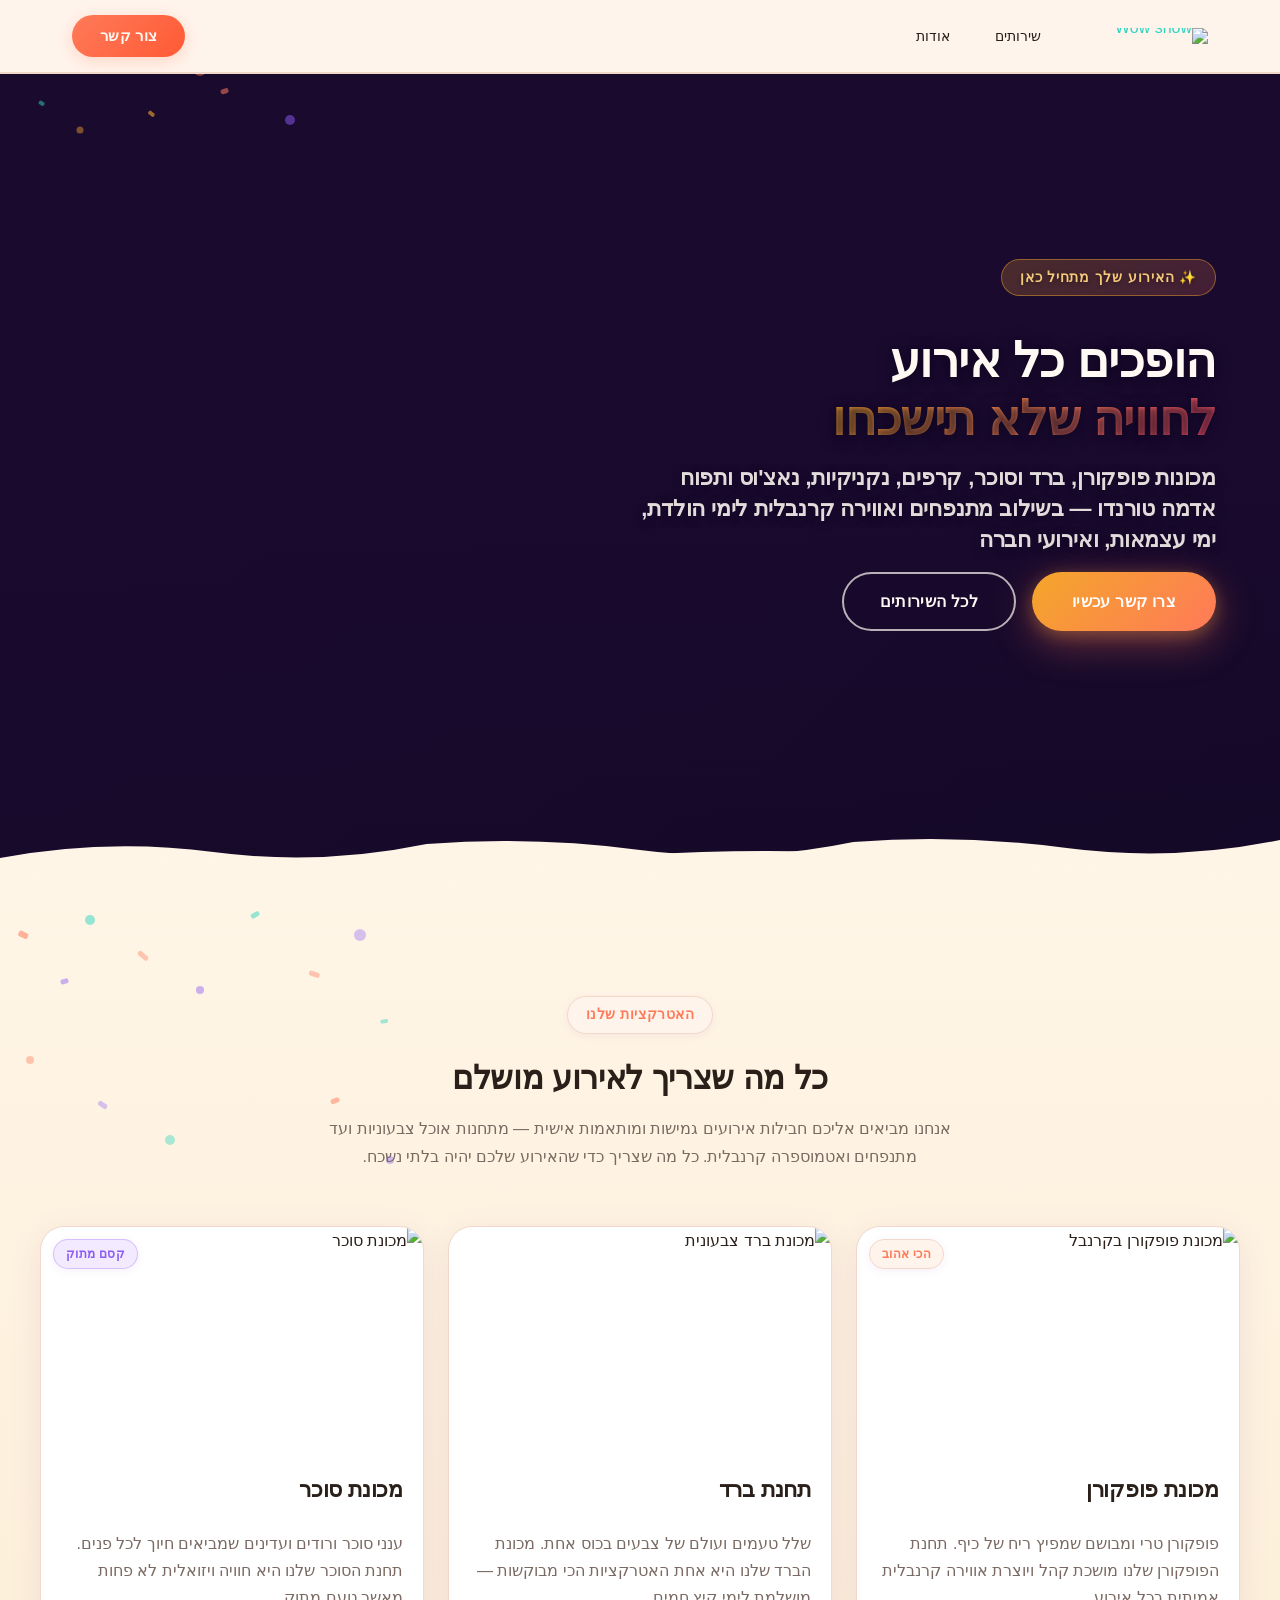
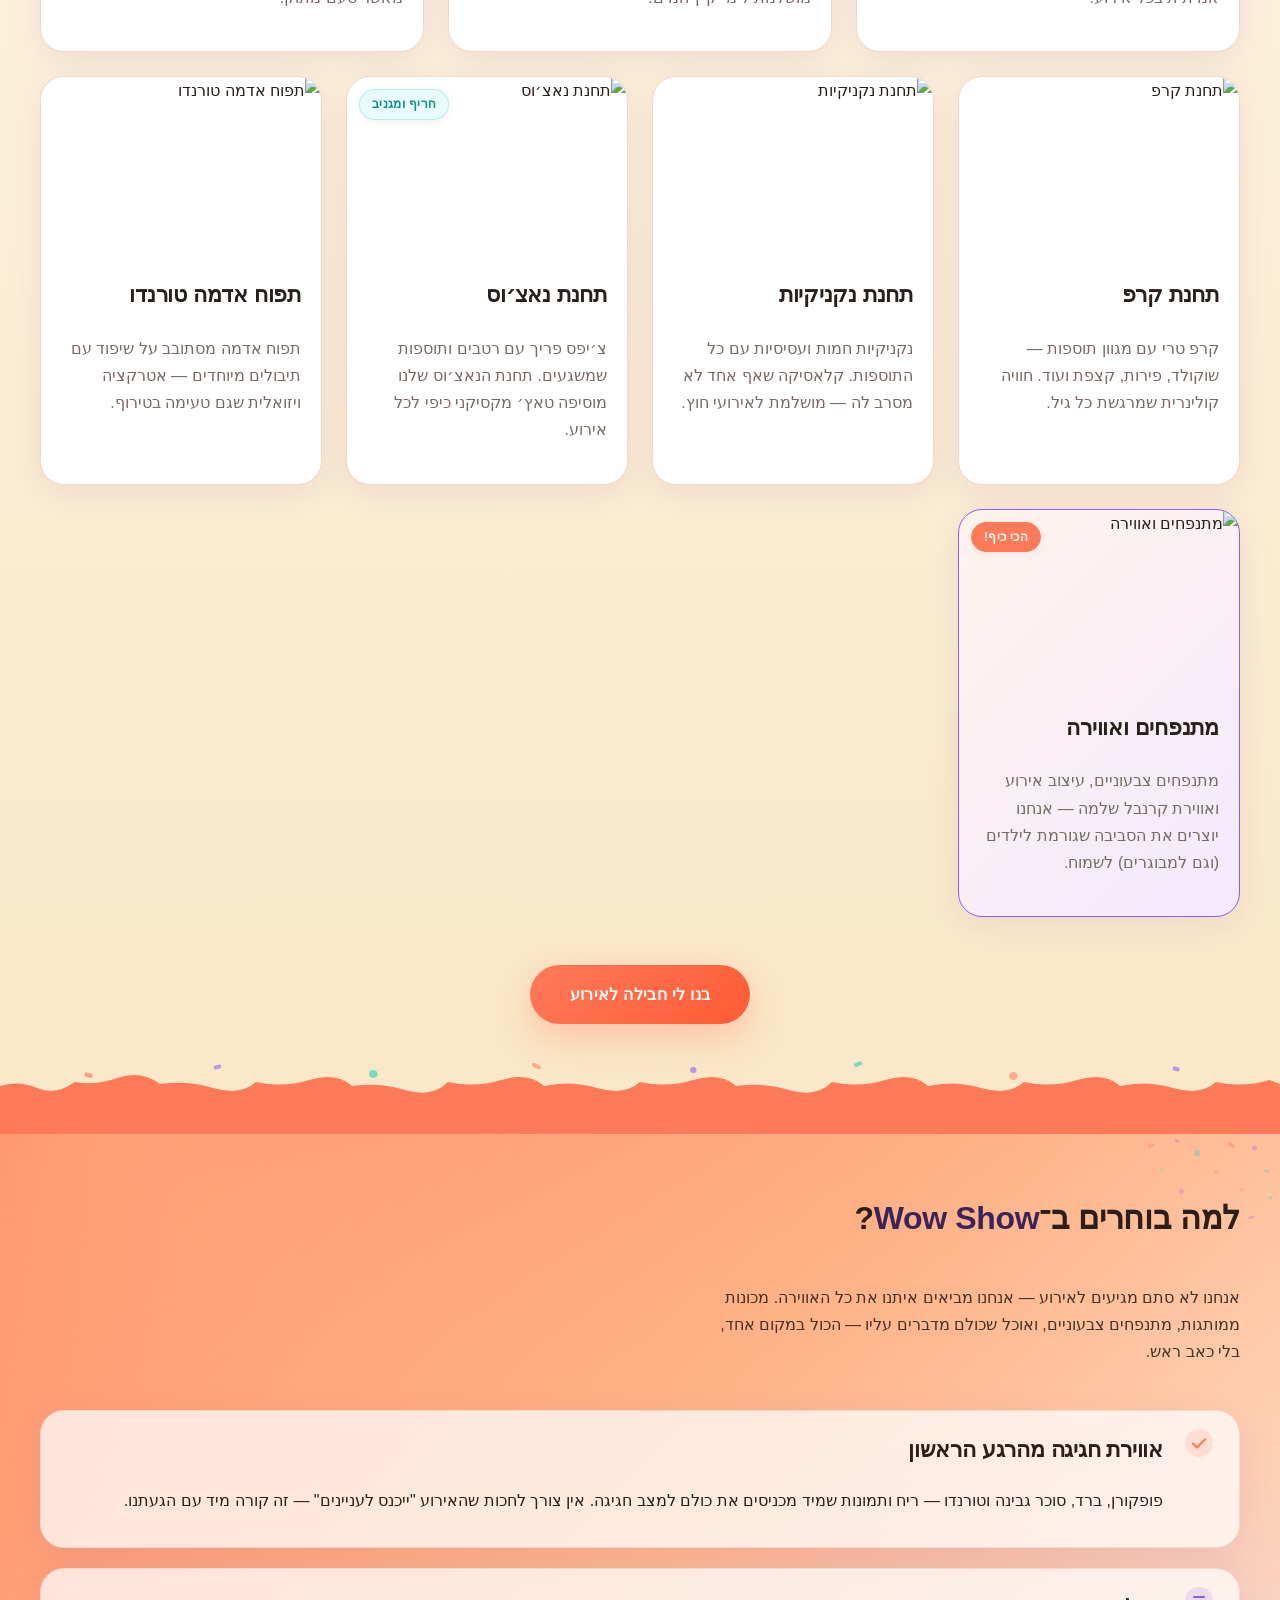
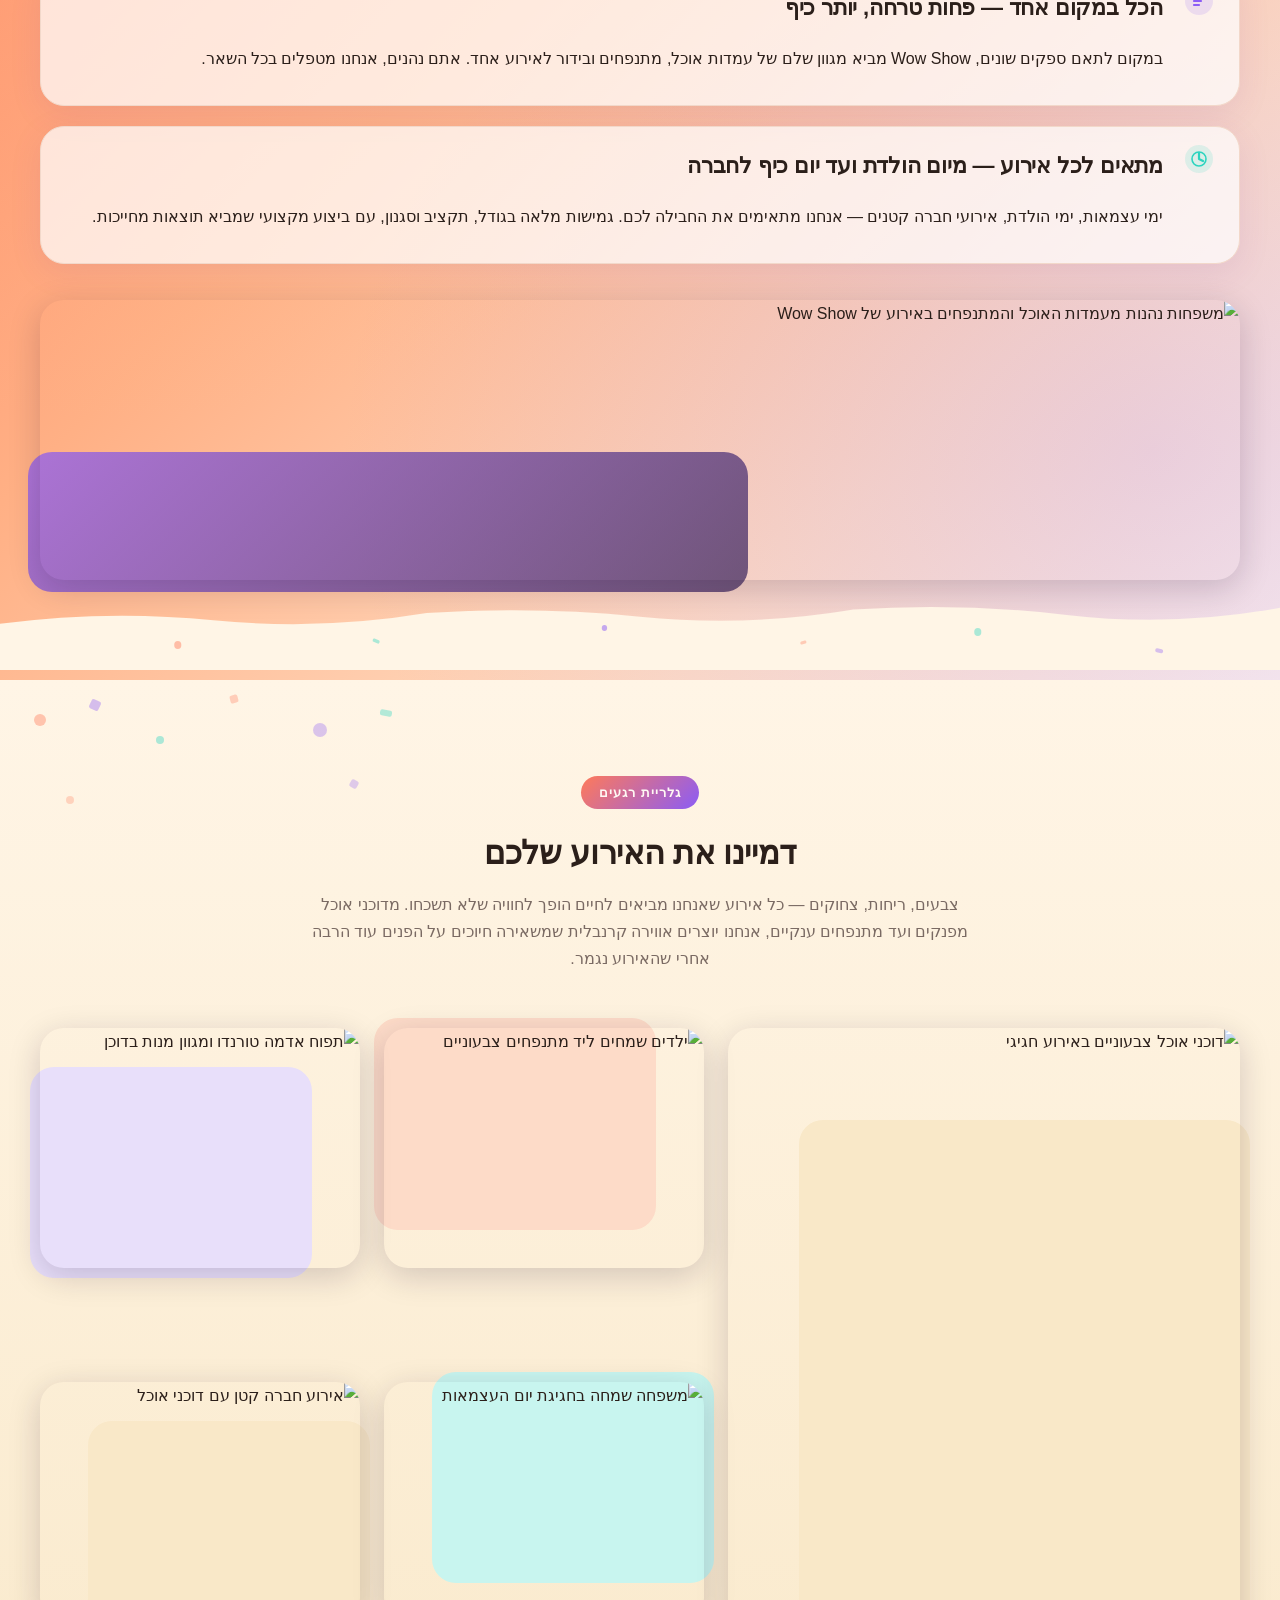
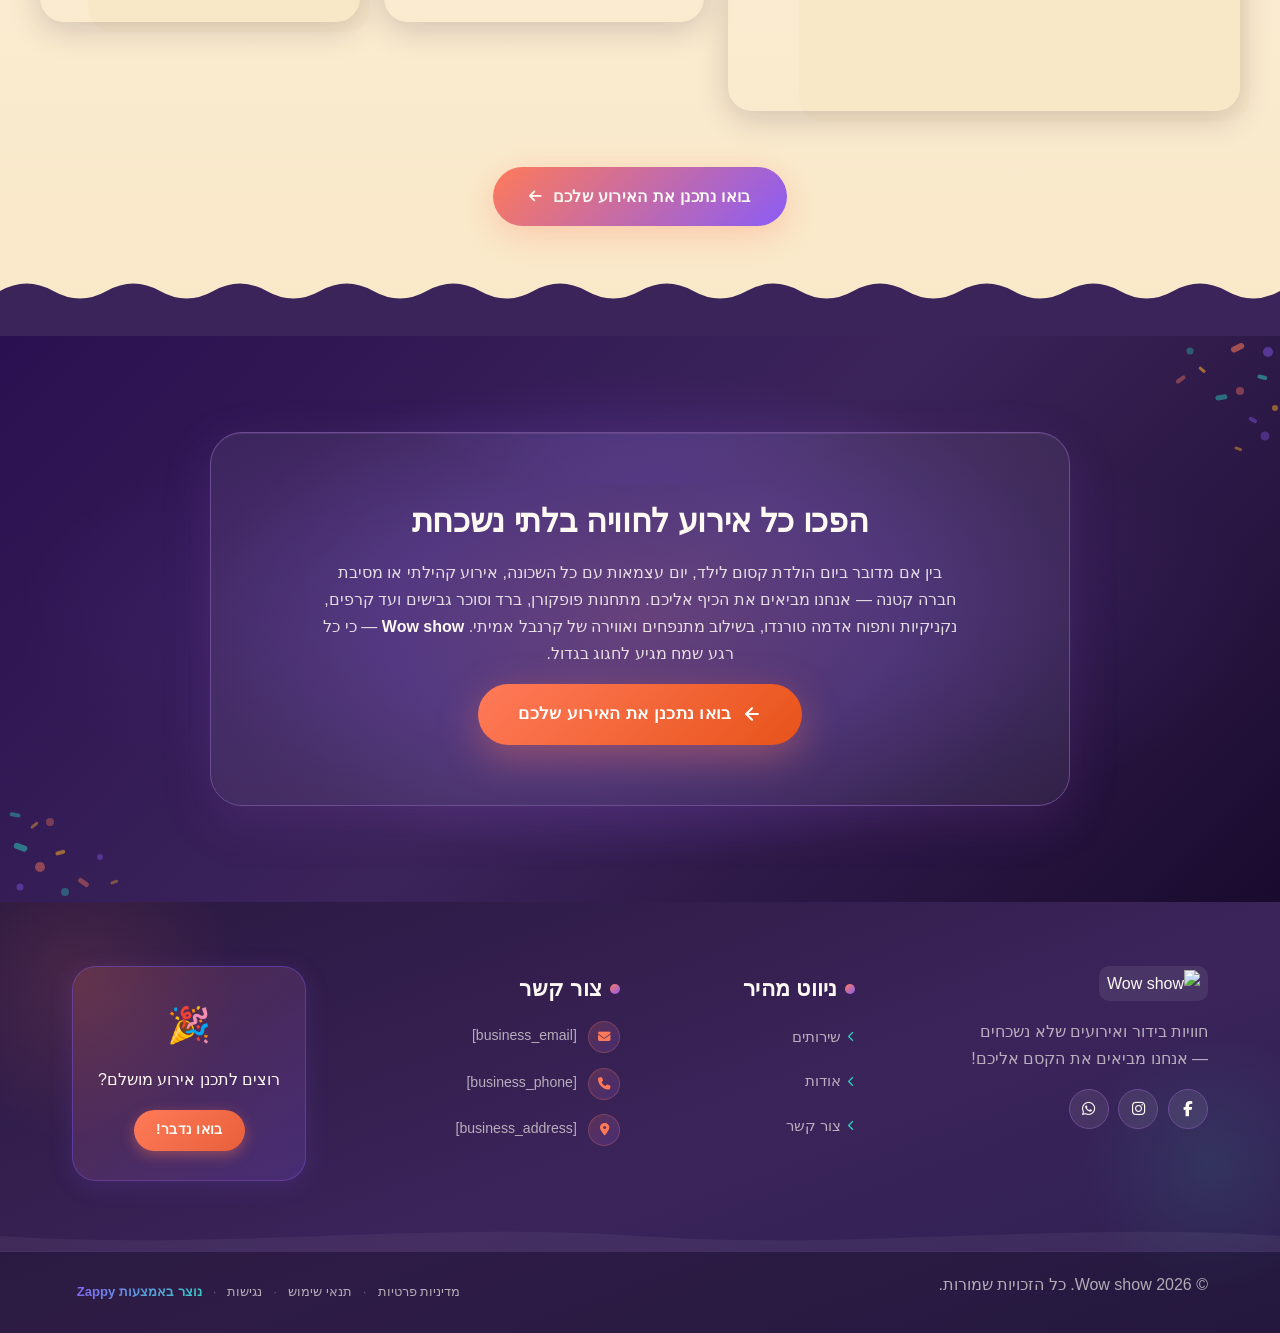
==== commit ceca8b3a: "Incremental sync: 1 page(s) — update_text" ====
--- a/index.html
+++ b/index.html
@@ -768,10 +768,10 @@
 </script>
   
   <main>
-    <section class="index-hero-section" data-layout-spec="בית-hero" dir="rtl" data-hero-type="fullscreen-scrim">
+    <section class="index-hero-section" data-layout-spec="בית-hero" dir="rtl" data-hero-type="fullscreen-scrim" id="index-hero-section">
   <!-- Background Image Layer -->
   <div class="index-hero-bg-wrapper">
-    <img data-hero-bg="true" data-placeholder="index-hero-image-1" data-context="High-energy cinematic event scene at golden hour: a vibrant outdoor celebration with colorful food stations including popcorn machine, cotton candy, slushies, and crepes, with joyful families and children, festive string lights and balloon arches, warm amber and coral tones, carnival atmosphere, premium color grading, wide angle full bleed photography" width="1200" height="700" src="/assets/site-index-hero-image-1.webp" alt="אירוע חגיגי עם מתקני אוכל צבעוניים, ילדים ומשפחות מאושרים ואווירה קרנבלית" class="index-hero-bg-img">
+    <img data-hero-bg="true" data-placeholder="index-hero-image-1" data-context="High-energy cinematic event scene at golden hour: a vibrant outdoor celebration with colorful food stations including popcorn machine, cotton candy, slushies, and crepes, with joyful families and children, festive string lights and balloon arches, warm amber and coral tones, carnival atmosphere, premium color grading, wide angle full bleed photography" width="1200" height="700" src="/assets/site-index-hero-image-1.webp" alt="אירוע חגיגי עם מתקני אוכל צבעוניים, ילדים ומשפחות מאושרים ואווירה קרנבלית" class="index-hero-bg-img" data-hero-background="true" data-element-type="image" data-element-id="img-1777558899549-tw23voygo">
   </div>
 
   <!-- Scrim Overlay -->
@@ -800,12 +800,12 @@
   <!-- Hero Content -->
   <div class="index-hero-container">
     <div class="index-hero-content">
-      <span class="index-hero-badge">✨ האירוע שלך מתחיל כאן</span>
-      <h1 class="index-hero-h1">הופכים כל אירוע<br><span class="index-hero-h1-accent">לחוויה שלא תישכח</span></h1>
+      <p><span class="index-hero-badge">✨ האירוע שלך מתחיל כאן</span>
+      </p><h1 class="index-hero-h1" style="">הופכים כל אירוע<br><span class="index-hero-h1-accent">לחוויה שלא תישכחו</span></h1>
       <h3 class="index-hero-subtitle">מכונות פופקורן, ברד וסוכר, קרפים, נקניקיות, נאצ'וס ותפוח אדמה טורנדו — בשילוב מתנפחים ואווירה קרנבלית לימי הולדת, ימי עצמאות, ואירועי חברה</h3>
       <div class="index-hero-ctas">
-        <a href="/contact" class="index-hero-btn-primary">צרו קשר עכשיו</a>
-        <a href="/services" class="index-hero-btn-secondary">לכל השירותים</a>
+        <a href="/contact" class="index-hero-btn-primary" data-element-type="button" data-element-id="btn-1777558899542-pw2n5kmva" data-native-element="true">צרו קשר עכשיו</a>
+        <a href="/services" class="index-hero-btn-secondary" data-element-type="button" data-element-id="btn-1777558899542-ylb0uoja6" data-native-element="true">לכל השירותים</a>
       </div>
     </div>
   </div>
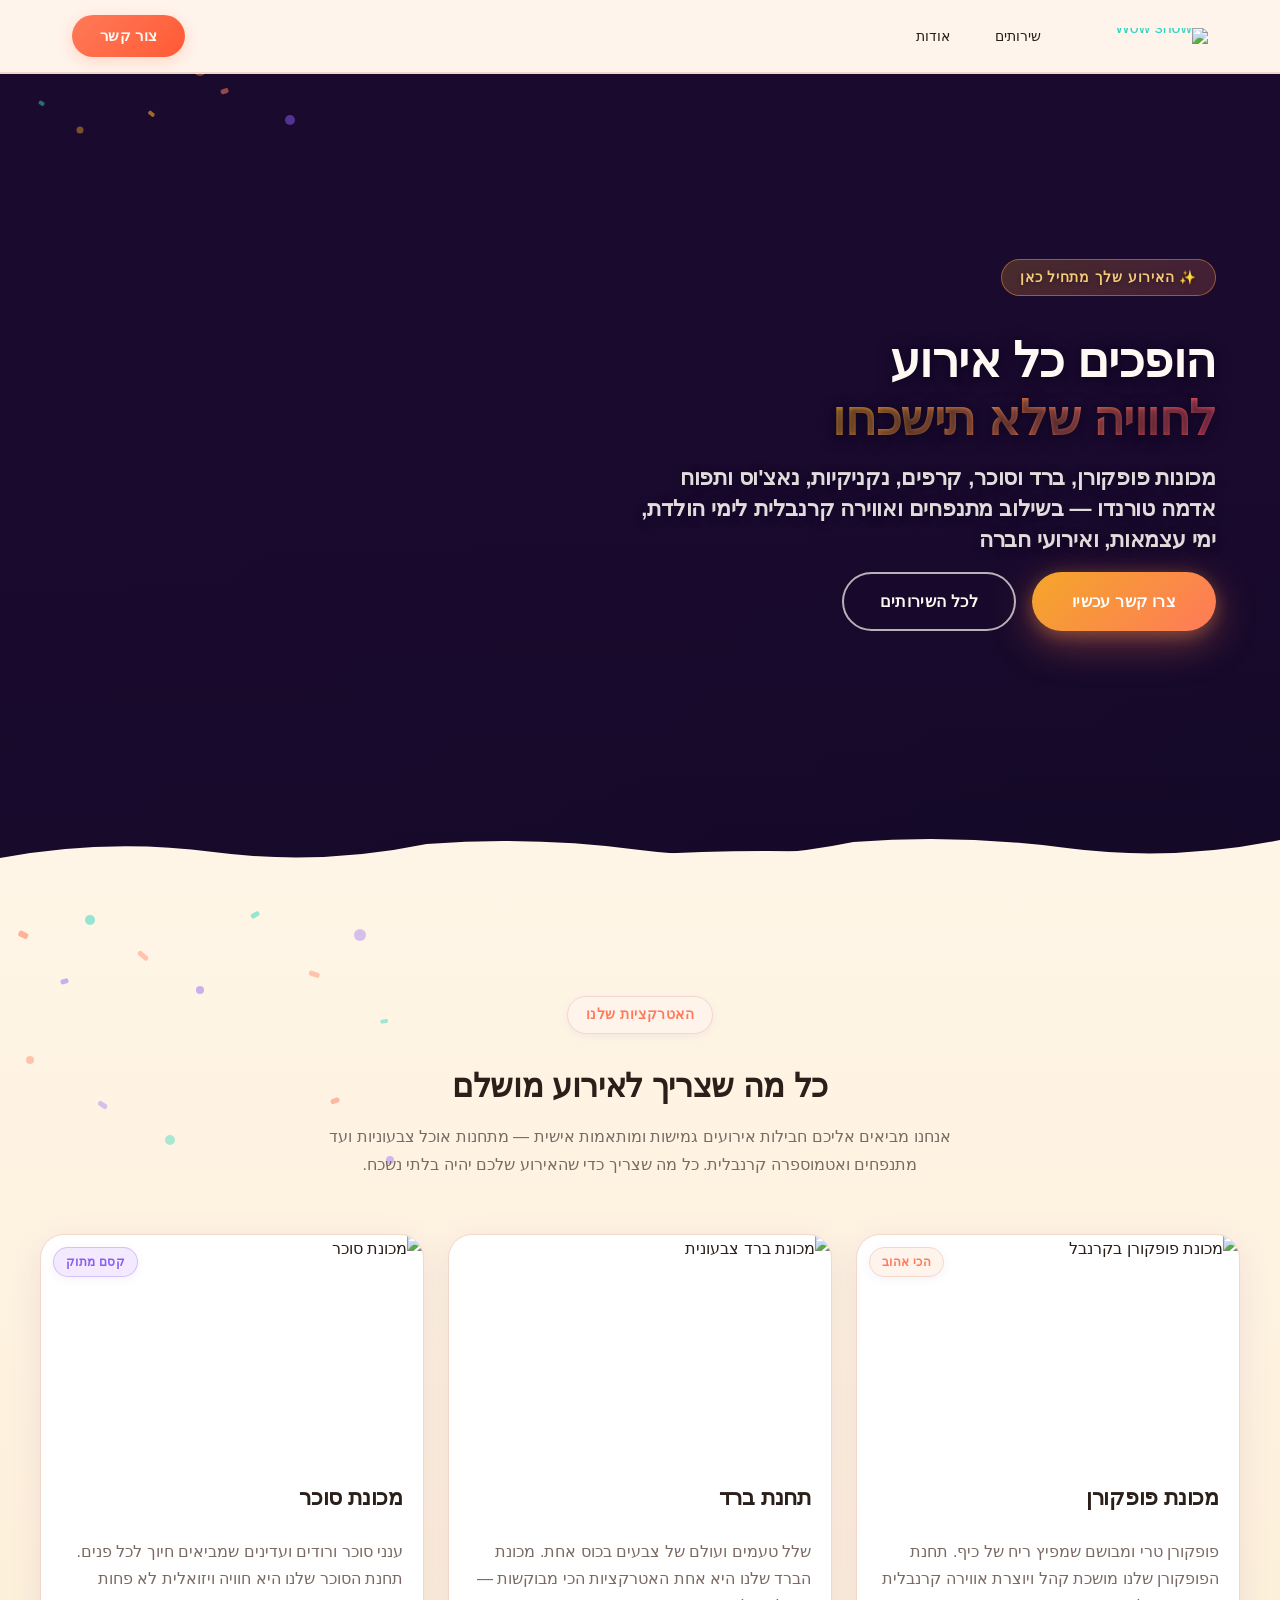
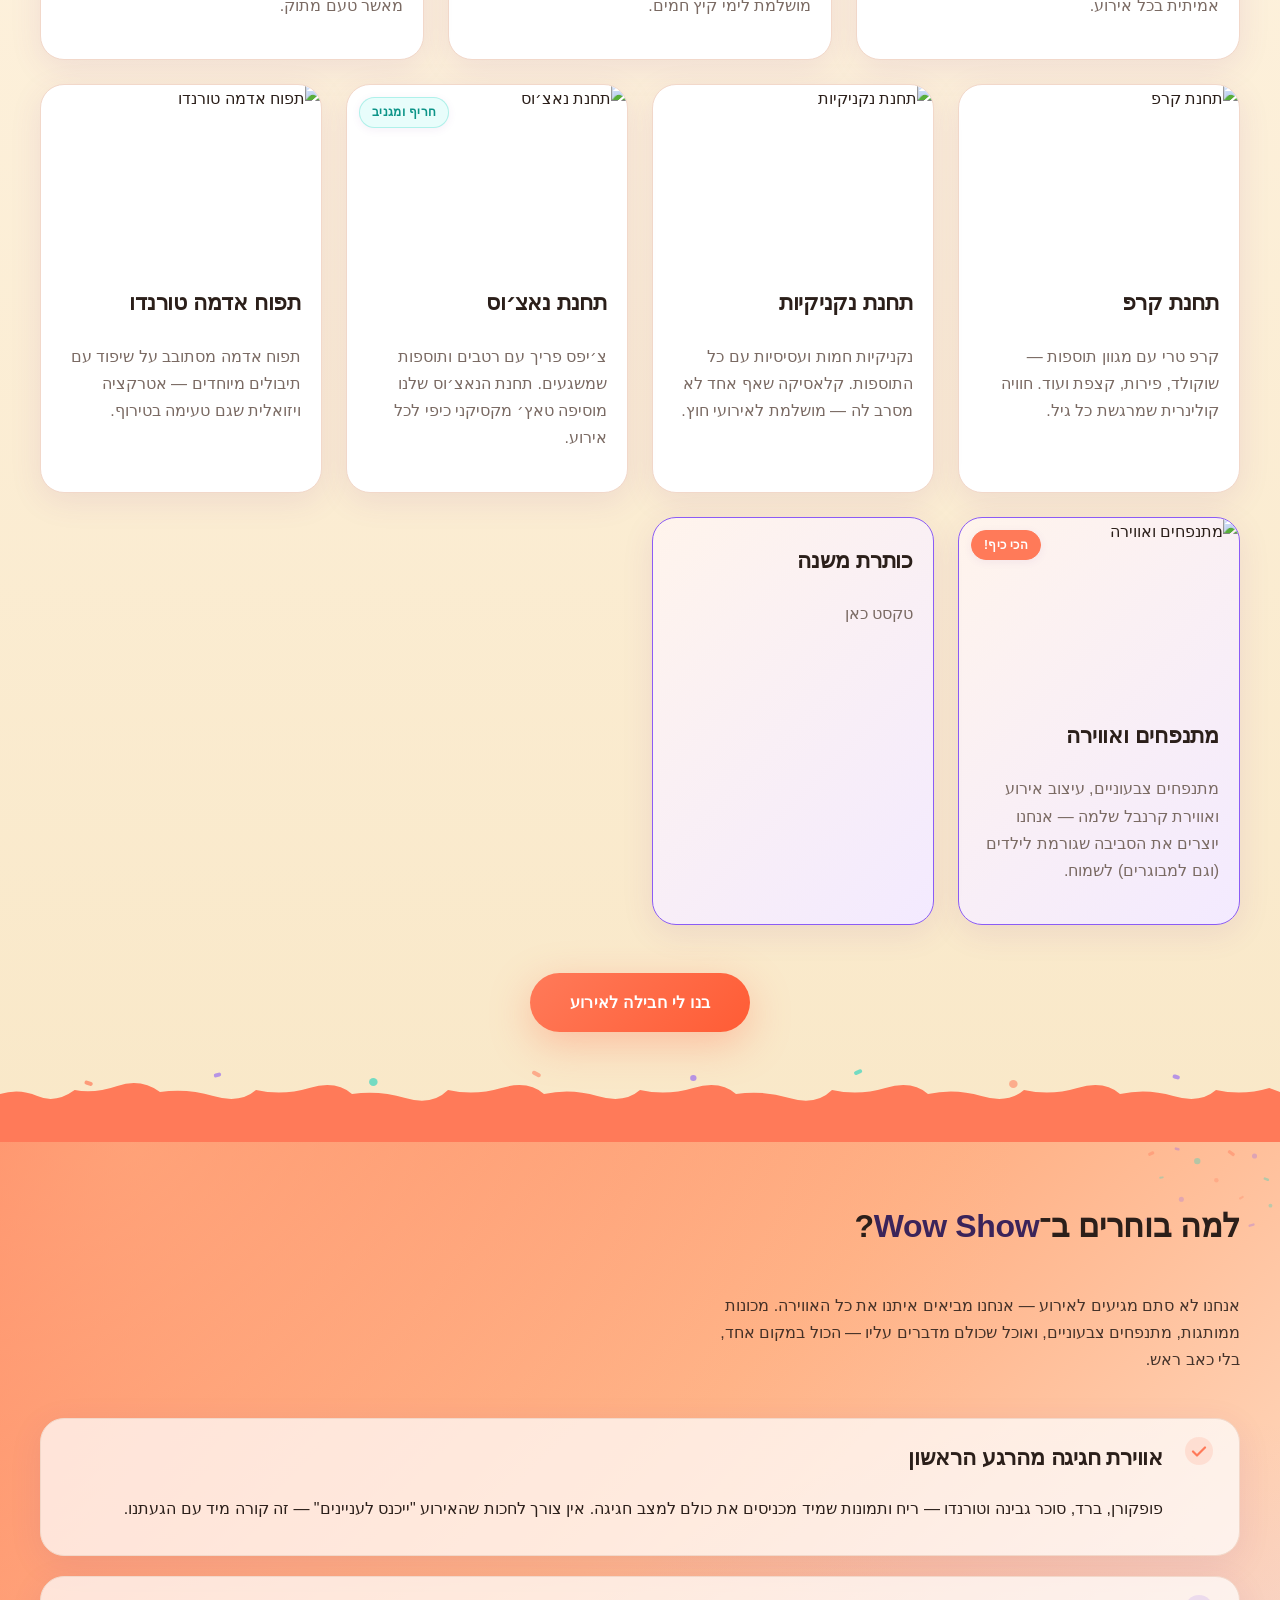
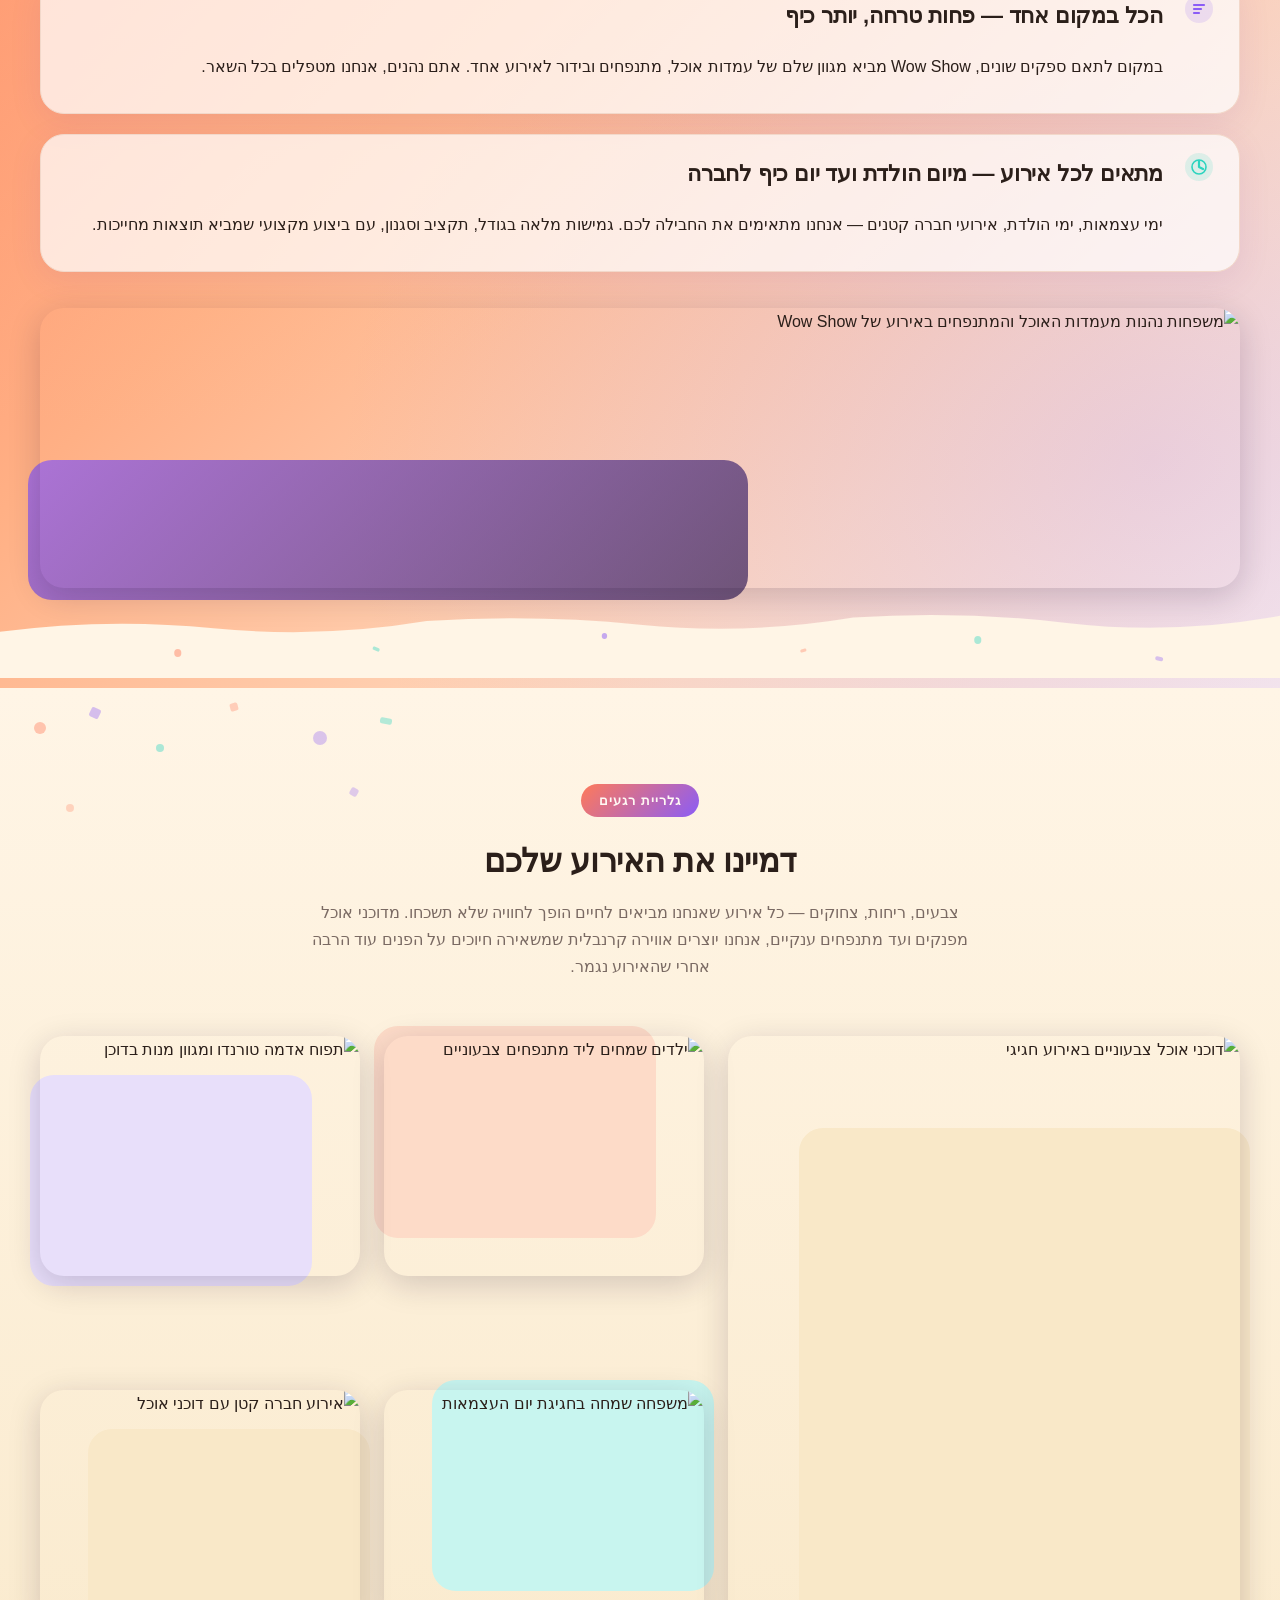
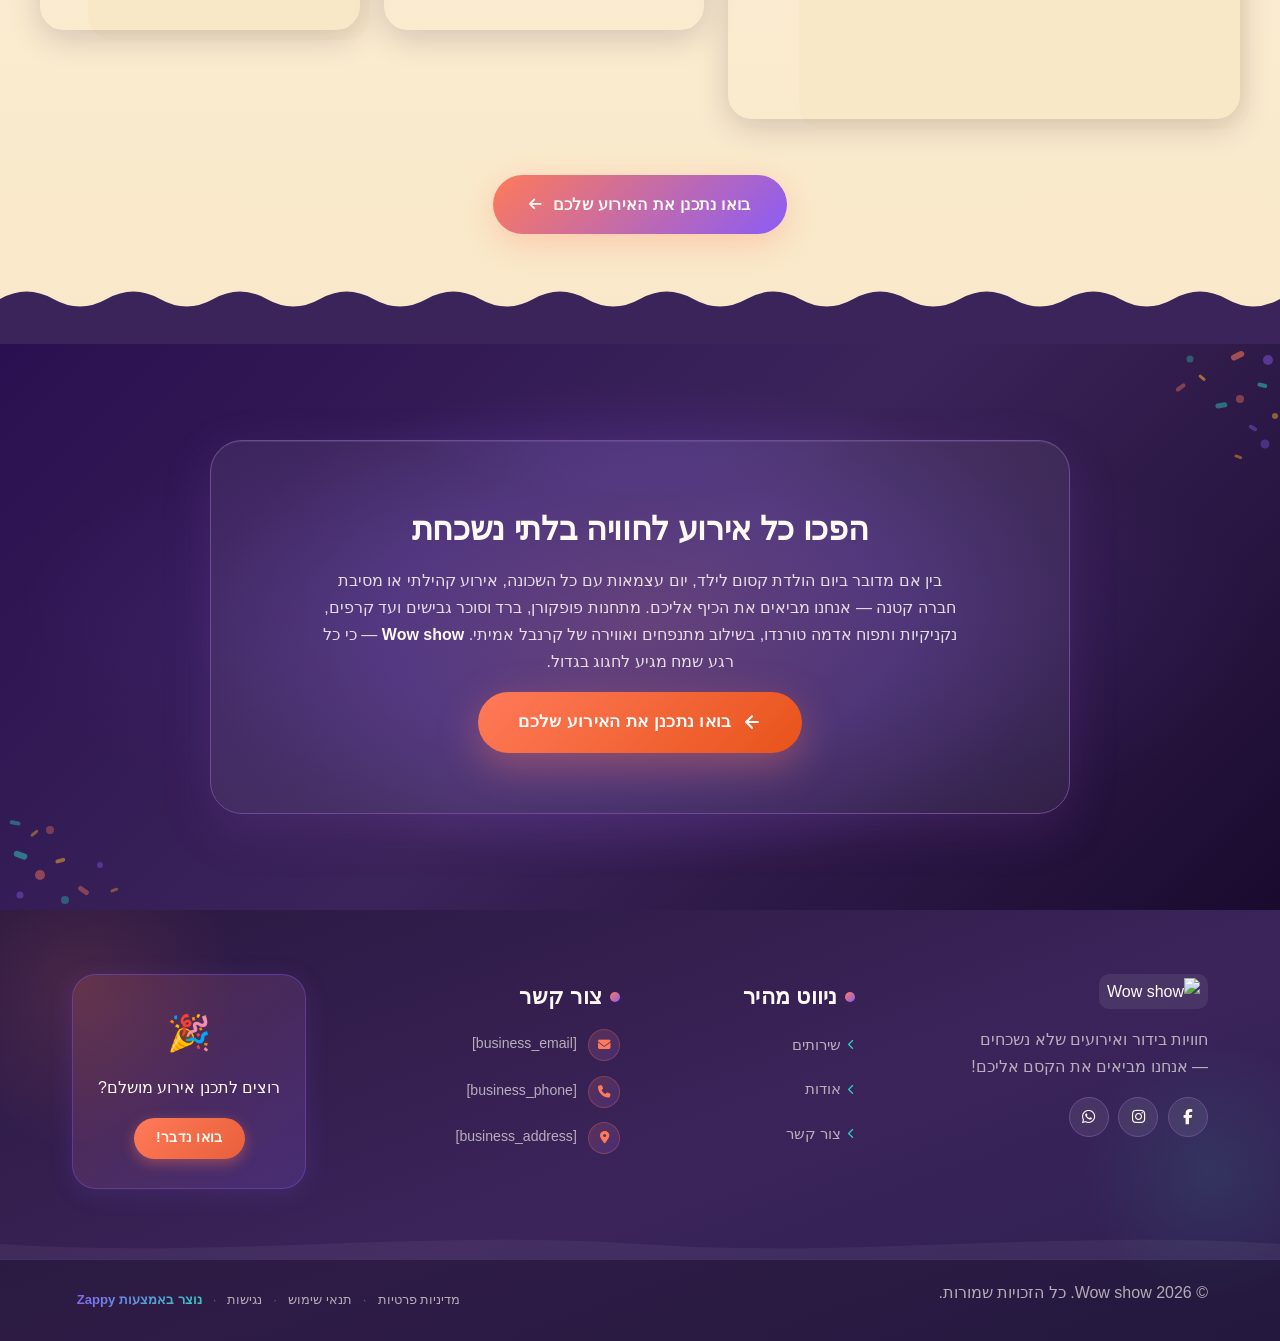
==== commit 2ad55ead: "Background sync: Progressive GitHub Sync" ====
--- a/index.html
+++ b/index.html
@@ -223,25 +223,25 @@
     <meta name="twitter:card" content="summary_large_image">
     <meta name="twitter:title" content="wow the show — Wow show">
     <meta name="twitter:description" content="Wow show מביאים את הקסם אליכם! תחנות אוכל, מתנפחים ובידור מושלם לימי הולדת, אירועים משפחתיים ויום כיף שהילדים לעולם לא ישכחו. הזמינו עכשיו!">
-    <meta property="og:type" content="website">
-  <meta property="og:locale" content="he_IL">
-  
-  
-  
-  
-  
-  <link rel="stylesheet" href="https://cdnjs.cloudflare.com/ajax/libs/font-awesome/6.4.0/css/all.min.css">
+    <meta property="og:type" content="website" />
+  <meta property="og:locale" content="he_IL" />
+  
+  
+  
+  
+  
+  <link rel="stylesheet" href="https://cdnjs.cloudflare.com/ajax/libs/font-awesome/6.4.0/css/all.min.css" />
 
     <!-- Favicons -->
-    <link rel="icon" type="image/x-icon" href="/assets/favicon.ico">
-    <link rel="icon" type="image/png" sizes="16x16" href="/assets/favicon-16x16.png">
-    <link rel="icon" type="image/png" sizes="32x32" href="/assets/favicon-32x32.png">
-    <link rel="icon" type="image/png" sizes="48x48" href="/assets/favicon-48x48.png">
-    <link rel="icon" type="image/png" sizes="192x192" href="/assets/favicon-192x192.png">
-    <link rel="icon" type="image/png" sizes="512x512" href="/assets/favicon-512x512.png">
-    <link rel="apple-touch-icon" href="/assets/apple-touch-icon.png">
+    <link rel="icon" type="image/x-icon" href="/assets/favicon.ico" />
+    <link rel="icon" type="image/png" sizes="16x16" href="/assets/favicon-16x16.png" />
+    <link rel="icon" type="image/png" sizes="32x32" href="/assets/favicon-32x32.png" />
+    <link rel="icon" type="image/png" sizes="48x48" href="/assets/favicon-48x48.png" />
+    <link rel="icon" type="image/png" sizes="192x192" href="/assets/favicon-192x192.png" />
+    <link rel="icon" type="image/png" sizes="512x512" href="/assets/favicon-512x512.png" />
+    <link rel="apple-touch-icon" href="/assets/apple-touch-icon.png" />
     <!-- Cookie Consent -->
-    <link rel="stylesheet" href="https://cdn.jsdelivr.net/npm/vanilla-cookieconsent@3/dist/cookieconsent.css">
+    <link rel="stylesheet" href="https://cdn.jsdelivr.net/npm/vanilla-cookieconsent@3/dist/cookieconsent.css" />
     <script src="https://cdn.jsdelivr.net/npm/vanilla-cookieconsent@3/dist/cookieconsent.umd.js"></script>
     <!-- Mickidum Accessibility Toolbar -->
     <script src="https://cdn.jsdelivr.net/gh/mickidum/acc_toolbar/acctoolbar/acctoolbar.min.js"></script>
@@ -311,23 +311,23 @@
   <nav class="navbar" dir="rtl">
   <button class="mobile-toggle" id="mobileToggle" aria-label="Menu">
     <svg class="hamburger-icon" width="24" height="24" viewBox="0 0 24 24" fill="none">
-      <path d="M3 12h18M3 6h18M3 18h18" stroke="currentColor" stroke-width="2" stroke-linecap="round"></path>
+      <path d="M3 12h18M3 6h18M3 18h18" stroke="currentColor" stroke-width="2" stroke-linecap="round"/>
     </svg>
     <svg class="close-icon" width="24" height="24" viewBox="0 0 24 24" fill="none" style="display: none;">
-      <path d="M18 6L6 18M6 6l12 12" stroke="currentColor" stroke-width="2" stroke-linecap="round"></path>
+      <path d="M18 6L6 18M6 6l12 12" stroke="currentColor" stroke-width="2" stroke-linecap="round"/>
     </svg>
   </button>
 
   <button class="phone-header-btn" data-phone="[business_phone]" aria-label="Call">
     <svg width="20" height="20" viewBox="0 0 24 24" fill="currentColor">
-      <path d="M22 16.92v3a2 2 0 0 1-2.18 2 19.79 19.79 0 0 1-8.63-3.07 19.5 19.5 0 0 1-6-6 19.79 19.79 0 0 1-3.07-8.67A2 2 0 0 1 4.11 2h3a2 2 0 0 1 2 1.72 12.84 12.84 0 0 0 .7 2.81 2 2 0 0 1-.45 2.11L8.09 9.91a16 16 0 0 0 6 6l1.27-1.27a2 2 0 0 1 2.11-.45 12.84 12.84 0 0 0 2.81.7A2 2 0 0 1 22 16.92z"></path>
+      <path d="M22 16.92v3a2 2 0 0 1-2.18 2 19.79 19.79 0 0 1-8.63-3.07 19.5 19.5 0 0 1-6-6 19.79 19.79 0 0 1-3.07-8.67A2 2 0 0 1 4.11 2h3a2 2 0 0 1 2 1.72 12.84 12.84 0 0 0 .7 2.81 2 2 0 0 1-.45 2.11L8.09 9.91a16 16 0 0 0 6 6l1.27-1.27a2 2 0 0 1 2.11-.45 12.84 12.84 0 0 0 2.81.7A2 2 0 0 1 22 16.92z"/>
     </svg>
   </button>
 
   <div class="nav-container">
     <div class="nav-right-group"><div class="nav-brand">
       <a href="/" class="logo-link">
-        <img src="/assets/wow-show-logo.webp" alt="Wow show" class="logo">
+        <img src="/assets/wow-show-logo.webp" alt="Wow show" class="logo" />
       </a>
     </div><ul class="nav-menu" id="navMenu"><li><a href="/services">שירותים</a></li><li><a href="/about">אודות</a></li></ul></div>
 
@@ -771,7 +771,7 @@
     <section class="index-hero-section" data-layout-spec="בית-hero" dir="rtl" data-hero-type="fullscreen-scrim" id="index-hero-section">
   <!-- Background Image Layer -->
   <div class="index-hero-bg-wrapper">
-    <img data-hero-bg="true" data-placeholder="index-hero-image-1" data-context="High-energy cinematic event scene at golden hour: a vibrant outdoor celebration with colorful food stations including popcorn machine, cotton candy, slushies, and crepes, with joyful families and children, festive string lights and balloon arches, warm amber and coral tones, carnival atmosphere, premium color grading, wide angle full bleed photography" width="1200" height="700" src="/assets/site-index-hero-image-1.webp" alt="אירוע חגיגי עם מתקני אוכל צבעוניים, ילדים ומשפחות מאושרים ואווירה קרנבלית" class="index-hero-bg-img" data-hero-background="true" data-element-type="image" data-element-id="img-1777558899549-tw23voygo">
+    <img data-hero-bg="true" data-placeholder="index-hero-image-1" data-context="High-energy cinematic event scene at golden hour: a vibrant outdoor celebration with colorful food stations including popcorn machine, cotton candy, slushies, and crepes, with joyful families and children, festive string lights and balloon arches, warm amber and coral tones, carnival atmosphere, premium color grading, wide angle full bleed photography" width="1200" height="700" src="/assets/site-index-hero-image-1.webp" alt="אירוע חגיגי עם מתקני אוכל צבעוניים, ילדים ומשפחות מאושרים ואווירה קרנבלית" class="index-hero-bg-img" data-hero-background="true" data-element-type="image" data-element-id="img-1777558899549-tw23voygo" />
   </div>
 
   <!-- Scrim Overlay -->
@@ -780,20 +780,20 @@
   <!-- Confetti Decoration -->
   <div class="index-hero-confetti" aria-hidden="true">
     <svg data-no-icon-edit="true" aria-hidden="true" viewBox="0 0 320 260" fill="none" xmlns="http://www.w3.org/2000/svg" width="320" height="260">
-      <rect x="18" y="24" width="10" height="6" rx="2" fill="#F4A62A" opacity="0.7" transform="rotate(-20 18 24)"></rect>
-      <circle cx="55" cy="60" r="5" fill="#FF7A59" opacity="0.6"></circle>
-      <rect x="90" y="14" width="8" height="5" rx="2" fill="#8B5CF6" opacity="0.65" transform="rotate(15 90 14)"></rect>
-      <circle cx="130" cy="45" r="4" fill="#2DD4BF" opacity="0.55"></circle>
-      <rect x="165" y="28" width="9" height="5" rx="2" fill="#F4A62A" opacity="0.6" transform="rotate(-35 165 28)"></rect>
-      <circle cx="200" cy="70" r="6" fill="#FF7A59" opacity="0.5"></circle>
-      <rect x="235" y="18" width="7" height="4" rx="1.5" fill="#8B5CF6" opacity="0.7" transform="rotate(25 235 18)"></rect>
-      <circle cx="270" cy="50" r="4" fill="#2DD4BF" opacity="0.6"></circle>
-      <rect x="300" y="30" width="10" height="5" rx="2" fill="#F4A62A" opacity="0.55" transform="rotate(-10 300 30)"></rect>
-      <rect x="40" y="100" width="6" height="4" rx="1.5" fill="#2DD4BF" opacity="0.5" transform="rotate(30 40 100)"></rect>
-      <circle cx="80" cy="130" r="3.5" fill="#F4A62A" opacity="0.45"></circle>
-      <rect x="220" y="90" width="8" height="5" rx="2" fill="#FF7A59" opacity="0.55" transform="rotate(-18 220 90)"></rect>
-      <circle cx="290" cy="120" r="5" fill="#8B5CF6" opacity="0.5"></circle>
-      <rect x="150" y="110" width="7" height="4" rx="1.5" fill="#F4A62A" opacity="0.6" transform="rotate(40 150 110)"></rect>
+      <rect x="18" y="24" width="10" height="6" rx="2" fill="#F4A62A" opacity="0.7" transform="rotate(-20 18 24)"/>
+      <circle cx="55" cy="60" r="5" fill="#FF7A59" opacity="0.6"/>
+      <rect x="90" y="14" width="8" height="5" rx="2" fill="#8B5CF6" opacity="0.65" transform="rotate(15 90 14)"/>
+      <circle cx="130" cy="45" r="4" fill="#2DD4BF" opacity="0.55"/>
+      <rect x="165" y="28" width="9" height="5" rx="2" fill="#F4A62A" opacity="0.6" transform="rotate(-35 165 28)"/>
+      <circle cx="200" cy="70" r="6" fill="#FF7A59" opacity="0.5"/>
+      <rect x="235" y="18" width="7" height="4" rx="1.5" fill="#8B5CF6" opacity="0.7" transform="rotate(25 235 18)"/>
+      <circle cx="270" cy="50" r="4" fill="#2DD4BF" opacity="0.6"/>
+      <rect x="300" y="30" width="10" height="5" rx="2" fill="#F4A62A" opacity="0.55" transform="rotate(-10 300 30)"/>
+      <rect x="40" y="100" width="6" height="4" rx="1.5" fill="#2DD4BF" opacity="0.5" transform="rotate(30 40 100)"/>
+      <circle cx="80" cy="130" r="3.5" fill="#F4A62A" opacity="0.45"/>
+      <rect x="220" y="90" width="8" height="5" rx="2" fill="#FF7A59" opacity="0.55" transform="rotate(-18 220 90)"/>
+      <circle cx="290" cy="120" r="5" fill="#8B5CF6" opacity="0.5"/>
+      <rect x="150" y="110" width="7" height="4" rx="1.5" fill="#F4A62A" opacity="0.6" transform="rotate(40 150 110)"/>
     </svg>
   </div>
 
@@ -801,7 +801,7 @@
   <div class="index-hero-container">
     <div class="index-hero-content">
       <p><span class="index-hero-badge">✨ האירוע שלך מתחיל כאן</span>
-      </p><h1 class="index-hero-h1" style="">הופכים כל אירוע<br><span class="index-hero-h1-accent">לחוויה שלא תישכחו</span></h1>
+      </p><h1 class="index-hero-h1" style>הופכים כל אירוע<br /><span class="index-hero-h1-accent">לחוויה שלא תישכחו</span></h1>
       <h3 class="index-hero-subtitle">מכונות פופקורן, ברד וסוכר, קרפים, נקניקיות, נאצ'וס ותפוח אדמה טורנדו — בשילוב מתנפחים ואווירה קרנבלית לימי הולדת, ימי עצמאות, ואירועי חברה</h3>
       <div class="index-hero-ctas">
         <a href="/contact" class="index-hero-btn-primary" data-element-type="button" data-element-id="btn-1777558899542-pw2n5kmva" data-native-element="true">צרו קשר עכשיו</a>
@@ -814,51 +814,51 @@
   <div class="index-hero-divider-wrapper">
     <svg data-no-icon-edit="true" aria-hidden="true" viewBox="0 0 1440 110" preserveAspectRatio="none" xmlns="http://www.w3.org/2000/svg">
       <!-- Coral band -->
-      <path d="M0,110 L0,68 Q120,48 240,62 T480,54 Q600,46 720,60 T960,52 Q1080,44 1200,58 T1440,50 L1440,110 Z" fill="#FFF5E6"></path>
+      <path d="M0,110 L0,68 Q120,48 240,62 T480,54 Q600,46 720,60 T960,52 Q1080,44 1200,58 T1440,50 L1440,110 Z" fill="#FFF5E6"/>
       <!-- Purple band -->
-      <path d="M0,110 L0,80 Q180,60 360,75 T720,65 Q900,55 1080,70 T1440,62 L1440,110 Z" fill="#FFF5E6"></path>
+      <path d="M0,110 L0,80 Q180,60 360,75 T720,65 Q900,55 1080,70 T1440,62 L1440,110 Z" fill="#FFF5E6"/>
       <!-- Base fill matching next section -->
-      <path d="M0,110 L0,90 Q200,72 400,86 T800,76 Q1000,68 1200,82 T1440,74 L1440,110 Z" fill="#FFF5E6"></path>
+      <path d="M0,110 L0,90 Q200,72 400,86 T800,76 Q1000,68 1200,82 T1440,74 L1440,110 Z" fill="#FFF5E6"/>
     </svg>
   </div>
 </section>
 
-<section class="index-services-section" data-layout-spec="בית-services" dir="rtl">
+<section class="index-services-section" data-layout-spec="בית-services" dir="rtl" id="index-services-section">
   <!-- Grain texture overlay -->
   <div class="index-services-grain" aria-hidden="true"></div>
 
   <!-- Confetti decoration -->
   <svg class="index-services-confetti" data-no-icon-edit="true" aria-hidden="true" viewBox="0 0 400 300" xmlns="http://www.w3.org/2000/svg">
-    <rect x="20" y="30" width="10" height="6" rx="2" fill="#FF7A59" opacity="0.55" transform="rotate(25 20 30)"></rect>
-    <rect x="60" y="80" width="8" height="5" rx="2" fill="#8B5CF6" opacity="0.45" transform="rotate(-15 60 80)"></rect>
-    <circle cx="90" cy="20" r="5" fill="#2DD4BF" opacity="0.5"></circle>
-    <rect x="140" y="50" width="12" height="5" rx="2" fill="#FF7A59" opacity="0.4" transform="rotate(40 140 50)"></rect>
-    <circle cx="200" cy="90" r="4" fill="#8B5CF6" opacity="0.45"></circle>
-    <rect x="250" y="15" width="9" height="5" rx="2" fill="#2DD4BF" opacity="0.5" transform="rotate(-30 250 15)"></rect>
-    <rect x="310" y="70" width="11" height="5" rx="2" fill="#FF7A59" opacity="0.4" transform="rotate(20 310 70)"></rect>
-    <circle cx="360" cy="35" r="6" fill="#8B5CF6" opacity="0.35"></circle>
-    <rect x="380" y="120" width="8" height="4" rx="2" fill="#2DD4BF" opacity="0.45" transform="rotate(-10 380 120)"></rect>
-    <circle cx="30" cy="160" r="4" fill="#FF7A59" opacity="0.4"></circle>
-    <rect x="100" y="200" width="10" height="5" rx="2" fill="#8B5CF6" opacity="0.35" transform="rotate(35 100 200)"></rect>
-    <circle cx="170" cy="240" r="5" fill="#2DD4BF" opacity="0.4"></circle>
-    <rect x="330" y="200" width="9" height="5" rx="2" fill="#FF7A59" opacity="0.5" transform="rotate(-20 330 200)"></rect>
-    <circle cx="390" cy="260" r="4" fill="#8B5CF6" opacity="0.4"></circle>
+    <rect x="20" y="30" width="10" height="6" rx="2" fill="#FF7A59" opacity="0.55" transform="rotate(25 20 30)"/>
+    <rect x="60" y="80" width="8" height="5" rx="2" fill="#8B5CF6" opacity="0.45" transform="rotate(-15 60 80)"/>
+    <circle cx="90" cy="20" r="5" fill="#2DD4BF" opacity="0.5"/>
+    <rect x="140" y="50" width="12" height="5" rx="2" fill="#FF7A59" opacity="0.4" transform="rotate(40 140 50)"/>
+    <circle cx="200" cy="90" r="4" fill="#8B5CF6" opacity="0.45"/>
+    <rect x="250" y="15" width="9" height="5" rx="2" fill="#2DD4BF" opacity="0.5" transform="rotate(-30 250 15)"/>
+    <rect x="310" y="70" width="11" height="5" rx="2" fill="#FF7A59" opacity="0.4" transform="rotate(20 310 70)"/>
+    <circle cx="360" cy="35" r="6" fill="#8B5CF6" opacity="0.35"/>
+    <rect x="380" y="120" width="8" height="4" rx="2" fill="#2DD4BF" opacity="0.45" transform="rotate(-10 380 120)"/>
+    <circle cx="30" cy="160" r="4" fill="#FF7A59" opacity="0.4"/>
+    <rect x="100" y="200" width="10" height="5" rx="2" fill="#8B5CF6" opacity="0.35" transform="rotate(35 100 200)"/>
+    <circle cx="170" cy="240" r="5" fill="#2DD4BF" opacity="0.4"/>
+    <rect x="330" y="200" width="9" height="5" rx="2" fill="#FF7A59" opacity="0.5" transform="rotate(-20 330 200)"/>
+    <circle cx="390" cy="260" r="4" fill="#8B5CF6" opacity="0.4"/>
   </svg>
 
   <div class="index-services-container">
     <!-- Editorial intro block -->
     <div class="index-services-intro">
-      <span class="index-services-chip">האטרקציות שלנו</span>
-      <h2 class="index-services-heading">כל מה שצריך לאירוע מושלם</h2>
+      <p class="zappy-editable"><span class="index-services-chip">האטרקציות שלנו</span>
+      </p><h2 class="index-services-heading">כל מה שצריך לאירוע מושלם</h2>
       <p class="index-services-subtext">אנחנו מביאים אליכם חבילות אירועים גמישות ומותאמות אישית — מתחנות אוכל צבעוניות ועד מתנפחים ואטמוספרה קרנבלית. כל מה שצריך כדי שהאירוע שלכם יהיה בלתי נשכח.</p>
     </div>
 
     <!-- First row: wide signature cards -->
     <div class="index-services-row-wide">
       <!-- Card 1: Popcorn -->
-      <article class="index-services-card index-services-card--wide">
+      <article class="index-services-card index-services-card--wide" data-grid-item-index="0">
         <figure class="index-services-card-img-wrap">
-          <img data-placeholder="index-services-image-1" data-context="Vibrant carnival popcorn machine at an outdoor event, overflowing with fresh buttery popcorn, warm golden lighting, festive colorful setting, appetizing close-up" width="600" height="400" src="/assets/site-index-services-image-1.webp" alt="מכונת פופקורן בקרנבל">
+          <img data-placeholder="index-services-image-1" data-context="Vibrant carnival popcorn machine at an outdoor event, overflowing with fresh buttery popcorn, warm golden lighting, festive colorful setting, appetizing close-up" width="600" height="400" src="/assets/site-index-services-image-1.webp" alt="מכונת פופקורן בקרנבל" data-element-type="image" data-element-id="img-1777558899550-ngqcftxg4" style />
           <span class="index-services-tag">הכי אהוב</span>
         </figure>
         <div class="index-services-card-body">
@@ -868,9 +868,9 @@
       </article>
 
       <!-- Card 2: Slush -->
-      <article class="index-services-card index-services-card--wide">
+      <article class="index-services-card index-services-card--wide" data-grid-item-index="1">
         <figure class="index-services-card-img-wrap">
-          <img data-placeholder="index-services-image-2" data-context="Colorful slushie machine with multiple flavors at a kids birthday party, bright neon drinks in cups, fun festive atmosphere, vibrant colors" width="600" height="400" src="/assets/site-index-services-image-2.webp" alt="מכונת ברד צבעונית">
+          <img data-placeholder="index-services-image-2" data-context="Colorful slushie machine with multiple flavors at a kids birthday party, bright neon drinks in cups, fun festive atmosphere, vibrant colors" width="600" height="400" src="/assets/site-index-services-image-2.webp" alt="מכונת ברד צבעונית" data-element-type="image" data-element-id="img-1777558899550-79ziu878u" style />
         </figure>
         <div class="index-services-card-body">
           <h3>תחנת ברד</h3>
@@ -879,9 +879,9 @@
       </article>
 
       <!-- Card 3: Cotton Candy -->
-      <article class="index-services-card index-services-card--wide">
+      <article class="index-services-card index-services-card--wide" data-grid-item-index="2">
         <figure class="index-services-card-img-wrap">
-          <img data-placeholder="index-services-image-3" data-context="Fluffy cotton candy being spun on a stick at a festive event, pastel pink and blue colors, carnival background, magical and whimsical atmosphere" width="600" height="400" src="/assets/site-index-services-image-3.webp" alt="מכונת סוכר">
+          <img data-placeholder="index-services-image-3" data-context="Fluffy cotton candy being spun on a stick at a festive event, pastel pink and blue colors, carnival background, magical and whimsical atmosphere" width="600" height="400" src="/assets/site-index-services-image-3.webp" alt="מכונת סוכר" data-element-type="image" data-element-id="img-1777558899550-28jr1l759" style />
           <span class="index-services-tag index-services-tag--purple">קסם מתוק</span>
         </figure>
         <div class="index-services-card-body">
@@ -894,9 +894,9 @@
     <!-- Second row: smaller supporting cards -->
     <div class="index-services-row-small">
       <!-- Card 4: Crepes -->
-      <article class="index-services-card">
+      <article class="index-services-card" data-grid-item-index="0">
         <figure class="index-services-card-img-wrap index-services-card-img-wrap--sm">
-          <img data-placeholder="index-services-image-4" data-context="Fresh crepes being made at an event food station, golden brown crepes with chocolate and fruit toppings, appetizing and festive presentation" width="400" height="300" src="/assets/site-index-services-image-4.webp" alt="תחנת קרפ">
+          <img data-placeholder="index-services-image-4" data-context="Fresh crepes being made at an event food station, golden brown crepes with chocolate and fruit toppings, appetizing and festive presentation" width="400" height="300" src="/assets/site-index-services-image-4.webp" alt="תחנת קרפ" data-element-type="image" data-element-id="img-1777558899550-tgaw22xc6" style />
         </figure>
         <div class="index-services-card-body">
           <h3>תחנת קרפ</h3>
@@ -905,9 +905,9 @@
       </article>
 
       <!-- Card 5: Hot Dogs -->
-      <article class="index-services-card">
+      <article class="index-services-card" data-grid-item-index="1">
         <figure class="index-services-card-img-wrap index-services-card-img-wrap--sm">
-          <img data-placeholder="index-services-image-5" data-context="Delicious hot dogs in buns with colorful toppings at an outdoor event food station, festive carnival setting, warm and inviting atmosphere" width="400" height="300" src="/assets/site-index-services-image-5.webp" alt="תחנת נקניקיות">
+          <img data-placeholder="index-services-image-5" data-context="Delicious hot dogs in buns with colorful toppings at an outdoor event food station, festive carnival setting, warm and inviting atmosphere" width="400" height="300" src="/assets/site-index-services-image-5.webp" alt="תחנת נקניקיות" data-element-type="image" data-element-id="img-1777558899550-mnwhsx4g4" style />
         </figure>
         <div class="index-services-card-body">
           <h3>תחנת נקניקיות</h3>
@@ -916,9 +916,9 @@
       </article>
 
       <!-- Card 6: Nachos -->
-      <article class="index-services-card">
+      <article class="index-services-card" data-grid-item-index="2">
         <figure class="index-services-card-img-wrap index-services-card-img-wrap--sm">
-          <img data-placeholder="index-services-image-6" data-context="Crispy nachos with melted cheese sauce and colorful toppings at a festive event food station, fun and appetizing presentation" width="400" height="300" src="/assets/site-index-services-image-6.webp" alt="תחנת נאצ׳וס">
+          <img data-placeholder="index-services-image-6" data-context="Crispy nachos with melted cheese sauce and colorful toppings at a festive event food station, fun and appetizing presentation" width="400" height="300" src="/assets/site-index-services-image-6.webp" alt="תחנת נאצ׳וס" data-element-type="image" data-element-id="img-1777558899550-8g860h1wo" style />
           <span class="index-services-tag index-services-tag--teal">חריף ומגניב</span>
         </figure>
         <div class="index-services-card-body">
@@ -928,9 +928,9 @@
       </article>
 
       <!-- Card 7: Tornado Potato -->
-      <article class="index-services-card">
+      <article class="index-services-card" data-grid-item-index="3">
         <figure class="index-services-card-img-wrap index-services-card-img-wrap--sm">
-          <img data-placeholder="index-services-image-7" data-context="Spiral tornado potato on a stick with seasoning at a carnival event, crispy and golden, fun street food presentation, festive atmosphere" width="400" height="300" src="/assets/site-index-services-image-7.webp" alt="תפוח אדמה טורנדו">
+          <img data-placeholder="index-services-image-7" data-context="Spiral tornado potato on a stick with seasoning at a carnival event, crispy and golden, fun street food presentation, festive atmosphere" width="400" height="300" src="/assets/site-index-services-image-7.webp" alt="תפוח אדמה טורנדו" data-element-type="image" data-element-id="img-1777558899550-vqa5rh5d3" style />
         </figure>
         <div class="index-services-card-body">
           <h3>תפוח אדמה טורנדו</h3>
@@ -939,39 +939,48 @@
       </article>
 
       <!-- Card 8: Inflatables -->
-      <article class="index-services-card index-services-card--highlight">
+      <article class="index-services-card index-services-card--highlight" data-grid-item-index="4">
         <figure class="index-services-card-img-wrap index-services-card-img-wrap--sm">
-          <img data-placeholder="index-services-image-8" data-context="Colorful inflatable bounce house and entertainment setup at a kids birthday party, children playing, vibrant carnival atmosphere, joyful and energetic scene" width="400" height="300" src="/assets/site-index-services-image-8.webp" alt="מתנפחים ואווירה">
+          <img data-placeholder="index-services-image-8" data-context="Colorful inflatable bounce house and entertainment setup at a kids birthday party, children playing, vibrant carnival atmosphere, joyful and energetic scene" width="400" height="300" src="/assets/site-index-services-image-8.webp" alt="מתנפחים ואווירה" data-element-type="image" data-element-id="img-1777558899550-4xsv0aylj" style />
           <span class="index-services-tag index-services-tag--primary">הכי כיף!</span>
         </figure>
         <div class="index-services-card-body">
           <h3>מתנפחים ואווירה</h3>
           <p>מתנפחים צבעוניים, עיצוב אירוע ואווירת קרנבל שלמה — אנחנו יוצרים את הסביבה שגורמת לילדים (וגם למבוגרים) לשמוח.</p>
         </div>
+      </article><article class="index-services-card index-services-card--highlight" style="background-color: rgba(0, 0, 0, 0) !important;" data-grid-item-index="5">
+        <figure class="index-services-card-img-wrap index-services-card-img-wrap--sm">
+          
+          <span class="index-services-tag index-services-tag--primary" >טקסט כאן</span>
+        </figure>
+        <div class="index-services-card-body">
+          <h3 >כותרת משנה</h3>
+          <p >טקסט כאן</p>
+        </div>
       </article>
     </div>
 
     <!-- CTA -->
     <div class="index-services-cta">
-      <a href="#contact" class="index-services-btn">בנו לי חבילה לאירוע</a>
+      <a href="#contact" class="index-services-btn" data-element-type="button" data-element-id="btn-1777558899542-7wjtxiq3w" data-native-element="true">בנו לי חבילה לאירוע</a>
     </div>
   </div>
 
   <!-- Bottom torn-paper divider -->
   <div class="index-services-divider-wrapper">
     <svg data-no-icon-edit="true" aria-hidden="true" viewBox="0 0 1200 90" preserveAspectRatio="none" xmlns="http://www.w3.org/2000/svg">
-      <path d="M0,90 L0,42 Q18,36 35,44 T70,38 Q88,42 110,34 T150,40 Q175,36 200,44 T240,38 Q265,44 290,36 T330,42 Q355,38 380,46 T420,38 Q445,44 470,36 T510,42 Q535,36 560,44 T600,38 Q625,44 650,36 T690,42 Q715,38 740,46 T780,38 Q805,44 830,36 T870,42 Q895,36 920,44 T960,38 Q985,44 1010,36 T1050,42 Q1075,36 1100,44 T1140,38 Q1165,44 1190,36 L1200,40 L1200,90 Z" fill="#FF7A59"></path>
+      <path d="M0,90 L0,42 Q18,36 35,44 T70,38 Q88,42 110,34 T150,40 Q175,36 200,44 T240,38 Q265,44 290,36 T330,42 Q355,38 380,46 T420,38 Q445,44 470,36 T510,42 Q535,36 560,44 T600,38 Q625,44 650,36 T690,42 Q715,38 740,46 T780,38 Q805,44 830,36 T870,42 Q895,36 920,44 T960,38 Q985,44 1010,36 T1050,42 Q1075,36 1100,44 T1140,38 Q1165,44 1190,36 L1200,40 L1200,90 Z" fill="#FF7A59"/>
     </svg>
     <!-- Tiny streamers -->
     <svg data-no-icon-edit="true" aria-hidden="true" class="index-services-streamers" viewBox="0 0 1200 90" preserveAspectRatio="none" xmlns="http://www.w3.org/2000/svg">
-      <rect x="80" y="28" width="8" height="4" rx="2" fill="#FF7A59" opacity="0.7" transform="rotate(20 80 28)"></rect>
-      <rect x="200" y="22" width="7" height="4" rx="2" fill="#8B5CF6" opacity="0.6" transform="rotate(-15 200 22)"></rect>
-      <circle cx="350" cy="30" r="4" fill="#2DD4BF" opacity="0.65"></circle>
-      <rect x="500" y="18" width="9" height="4" rx="2" fill="#FF7A59" opacity="0.55" transform="rotate(30 500 18)"></rect>
-      <circle cx="650" cy="26" r="3" fill="#8B5CF6" opacity="0.6"></circle>
-      <rect x="800" y="20" width="8" height="4" rx="2" fill="#2DD4BF" opacity="0.65" transform="rotate(-25 800 20)"></rect>
-      <circle cx="950" cy="32" r="4" fill="#FF7A59" opacity="0.55"></circle>
-      <rect x="1100" y="22" width="7" height="4" rx="2" fill="#8B5CF6" opacity="0.6" transform="rotate(18 1100 22)"></rect>
+      <rect x="80" y="28" width="8" height="4" rx="2" fill="#FF7A59" opacity="0.7" transform="rotate(20 80 28)"/>
+      <rect x="200" y="22" width="7" height="4" rx="2" fill="#8B5CF6" opacity="0.6" transform="rotate(-15 200 22)"/>
+      <circle cx="350" cy="30" r="4" fill="#2DD4BF" opacity="0.65"/>
+      <rect x="500" y="18" width="9" height="4" rx="2" fill="#FF7A59" opacity="0.55" transform="rotate(30 500 18)"/>
+      <circle cx="650" cy="26" r="3" fill="#8B5CF6" opacity="0.6"/>
+      <rect x="800" y="20" width="8" height="4" rx="2" fill="#2DD4BF" opacity="0.65" transform="rotate(-25 800 20)"/>
+      <circle cx="950" cy="32" r="4" fill="#FF7A59" opacity="0.55"/>
+      <rect x="1100" y="22" width="7" height="4" rx="2" fill="#8B5CF6" opacity="0.6" transform="rotate(18 1100 22)"/>
     </svg>
   </div>
 </section>
@@ -980,20 +989,20 @@
   <!-- Confetti decoration top-right -->
   <div class="ibs-confetti-top" aria-hidden="true">
     <svg data-no-icon-edit="true" aria-hidden="true" width="220" height="180" viewBox="0 0 220 180" fill="none" xmlns="http://www.w3.org/2000/svg">
-      <rect x="12" y="18" width="10" height="5" rx="2" fill="#FF7A59" opacity="0.55" transform="rotate(-25 12 18)"></rect>
-      <rect x="55" y="8" width="8" height="4" rx="2" fill="#8B5CF6" opacity="0.45" transform="rotate(15 55 8)"></rect>
-      <circle cx="90" cy="30" r="5" fill="#2DD4BF" opacity="0.5"></circle>
-      <rect x="140" y="12" width="12" height="5" rx="2" fill="#FF7A59" opacity="0.6" transform="rotate(35 140 12)"></rect>
-      <circle cx="180" cy="22" r="4" fill="#8B5CF6" opacity="0.4"></circle>
-      <rect x="30" y="55" width="7" height="3" rx="1.5" fill="#2DD4BF" opacity="0.45" transform="rotate(-10 30 55)"></rect>
-      <circle cx="120" cy="60" r="3.5" fill="#FF7A59" opacity="0.4"></circle>
-      <rect x="195" y="55" width="9" height="4" rx="2" fill="#2DD4BF" opacity="0.5" transform="rotate(20 195 55)"></rect>
-      <circle cx="65" cy="90" r="4" fill="#8B5CF6" opacity="0.35"></circle>
-      <rect x="155" y="88" width="8" height="3.5" rx="1.5" fill="#FF7A59" opacity="0.4" transform="rotate(-30 155 88)"></rect>
-      <circle cx="205" cy="100" r="3" fill="#2DD4BF" opacity="0.45"></circle>
-      <rect x="8" y="120" width="6" height="3" rx="1.5" fill="#8B5CF6" opacity="0.35" transform="rotate(10 8 120)"></rect>
-      <circle cx="45" cy="140" r="4.5" fill="#FF7A59" opacity="0.3"></circle>
-      <rect x="170" y="130" width="10" height="4" rx="2" fill="#8B5CF6" opacity="0.4" transform="rotate(-15 170 130)"></rect>
+      <rect x="12" y="18" width="10" height="5" rx="2" fill="#FF7A59" opacity="0.55" transform="rotate(-25 12 18)"/>
+      <rect x="55" y="8" width="8" height="4" rx="2" fill="#8B5CF6" opacity="0.45" transform="rotate(15 55 8)"/>
+      <circle cx="90" cy="30" r="5" fill="#2DD4BF" opacity="0.5"/>
+      <rect x="140" y="12" width="12" height="5" rx="2" fill="#FF7A59" opacity="0.6" transform="rotate(35 140 12)"/>
+      <circle cx="180" cy="22" r="4" fill="#8B5CF6" opacity="0.4"/>
+      <rect x="30" y="55" width="7" height="3" rx="1.5" fill="#2DD4BF" opacity="0.45" transform="rotate(-10 30 55)"/>
+      <circle cx="120" cy="60" r="3.5" fill="#FF7A59" opacity="0.4"/>
+      <rect x="195" y="55" width="9" height="4" rx="2" fill="#2DD4BF" opacity="0.5" transform="rotate(20 195 55)"/>
+      <circle cx="65" cy="90" r="4" fill="#8B5CF6" opacity="0.35"/>
+      <rect x="155" y="88" width="8" height="3.5" rx="1.5" fill="#FF7A59" opacity="0.4" transform="rotate(-30 155 88)"/>
+      <circle cx="205" cy="100" r="3" fill="#2DD4BF" opacity="0.45"/>
+      <rect x="8" y="120" width="6" height="3" rx="1.5" fill="#8B5CF6" opacity="0.35" transform="rotate(10 8 120)"/>
+      <circle cx="45" cy="140" r="4.5" fill="#FF7A59" opacity="0.3"/>
+      <rect x="170" y="130" width="10" height="4" rx="2" fill="#8B5CF6" opacity="0.4" transform="rotate(-15 170 130)"/>
     </svg>
   </div>
 
@@ -1007,8 +1016,8 @@
         <li class="ibs-benefit-item">
           <div class="ibs-benefit-icon" aria-hidden="true">
             <svg data-element-type="icon" data-icon-type="svg" width="28" height="28" viewBox="0 0 28 28" fill="none" xmlns="http://www.w3.org/2000/svg">
-              <circle cx="14" cy="14" r="14" fill="rgba(255,122,89,0.15)"></circle>
-              <path d="M8 14.5l4 4 8-8" stroke="#FF7A59" stroke-width="2.2" stroke-linecap="round" stroke-linejoin="round"></path>
+              <circle cx="14" cy="14" r="14" fill="rgba(255,122,89,0.15)"/>
+              <path d="M8 14.5l4 4 8-8" stroke="#FF7A59" stroke-width="2.2" stroke-linecap="round" stroke-linejoin="round"/>
             </svg>
           </div>
           <div class="ibs-benefit-text">
@@ -1020,8 +1029,8 @@
         <li class="ibs-benefit-item">
           <div class="ibs-benefit-icon" aria-hidden="true">
             <svg data-element-type="icon" data-icon-type="svg" width="28" height="28" viewBox="0 0 28 28" fill="none" xmlns="http://www.w3.org/2000/svg">
-              <circle cx="14" cy="14" r="14" fill="rgba(139,92,246,0.15)"></circle>
-              <path d="M9 10h10M9 14h7M9 18h5" stroke="#8B5CF6" stroke-width="2.2" stroke-linecap="round"></path>
+              <circle cx="14" cy="14" r="14" fill="rgba(139,92,246,0.15)"/>
+              <path d="M9 10h10M9 14h7M9 18h5" stroke="#8B5CF6" stroke-width="2.2" stroke-linecap="round"/>
             </svg>
           </div>
           <div class="ibs-benefit-text">
@@ -1033,9 +1042,9 @@
         <li class="ibs-benefit-item">
           <div class="ibs-benefit-icon" aria-hidden="true">
             <svg data-element-type="icon" data-icon-type="svg" width="28" height="28" viewBox="0 0 28 28" fill="none" xmlns="http://www.w3.org/2000/svg">
-              <circle cx="14" cy="14" r="14" fill="rgba(45,212,191,0.15)"></circle>
-              <path d="M14 8v6l4 2" stroke="#2DD4BF" stroke-width="2.2" stroke-linecap="round" stroke-linejoin="round"></path>
-              <circle cx="14" cy="14" r="7" stroke="#2DD4BF" stroke-width="1.6"></circle>
+              <circle cx="14" cy="14" r="14" fill="rgba(45,212,191,0.15)"/>
+              <path d="M14 8v6l4 2" stroke="#2DD4BF" stroke-width="2.2" stroke-linecap="round" stroke-linejoin="round"/>
+              <circle cx="14" cy="14" r="7" stroke="#2DD4BF" stroke-width="1.6"/>
             </svg>
           </div>
           <div class="ibs-benefit-text">
@@ -1049,7 +1058,7 @@
     <!-- Image Column -->
     <div class="ibs-image-block">
       <div class="ibs-image-wrapper">
-        <img data-placeholder="index-benefits-image-1" data-context="Festive outdoor event setup for Israeli celebrations: colorful popcorn machine and cotton candy station with bright carnival lighting, happy families and children enjoying the food, vibrant balloons and inflatables in the background, warm golden-hour lighting, joyful carnival atmosphere, professional event photography" width="600" height="700" src="/assets/site-index-benefits-image-1.webp" alt="משפחות נהנות מעמדות האוכל והמתנפחים באירוע של Wow Show" class="ibs-main-photo">
+        <img data-placeholder="index-benefits-image-1" data-context="Festive outdoor event setup for Israeli celebrations: colorful popcorn machine and cotton candy station with bright carnival lighting, happy families and children enjoying the food, vibrant balloons and inflatables in the background, warm golden-hour lighting, joyful carnival atmosphere, professional event photography" width="600" height="700" src="/assets/site-index-benefits-image-1.webp" alt="משפחות נהנות מעמדות האוכל והמתנפחים באירוע של Wow Show" class="ibs-main-photo" />
       </div>
       <!-- Backplate accent tile -->
       <div class="ibs-backplate" aria-hidden="true"></div>
@@ -1059,16 +1068,16 @@
   <!-- Bottom divider: diagonal fade into carnival purple -->
   <div class="ibs-divider-wrapper">
     <svg data-no-icon-edit="true" aria-hidden="true" viewBox="0 0 1440 90" preserveAspectRatio="none" xmlns="http://www.w3.org/2000/svg">
-      <path d="M0,90 L0,38 Q120,22 240,34 T480,26 Q600,18 720,30 T960,22 Q1080,14 1200,28 T1440,20 L1440,90 Z" fill="#FFF5E6"></path>
+      <path d="M0,90 L0,38 Q120,22 240,34 T480,26 Q600,18 720,30 T960,22 Q1080,14 1200,28 T1440,20 L1440,90 Z" fill="#FFF5E6"/>
     </svg>
     <!-- Confetti dots dissolving into next section -->
     <svg data-no-icon-edit="true" aria-hidden="true" class="ibs-divider-confetti" viewBox="0 0 1440 90" preserveAspectRatio="none" xmlns="http://www.w3.org/2000/svg">
-      <circle cx="200" cy="55" r="4" fill="#FF7A59" opacity="0.45"></circle>
-      <rect x="420" y="48" width="8" height="3.5" rx="1.5" fill="#2DD4BF" opacity="0.4" transform="rotate(20 420 48)"></rect>
-      <circle cx="680" cy="38" r="3" fill="#8B5CF6" opacity="0.5"></circle>
-      <rect x="900" y="52" width="7" height="3" rx="1.5" fill="#FF7A59" opacity="0.35" transform="rotate(-15 900 52)"></rect>
-      <circle cx="1100" cy="42" r="4" fill="#2DD4BF" opacity="0.4"></circle>
-      <rect x="1300" y="58" width="9" height="4" rx="2" fill="#8B5CF6" opacity="0.35" transform="rotate(10 1300 58)"></rect>
+      <circle cx="200" cy="55" r="4" fill="#FF7A59" opacity="0.45"/>
+      <rect x="420" y="48" width="8" height="3.5" rx="1.5" fill="#2DD4BF" opacity="0.4" transform="rotate(20 420 48)"/>
+      <circle cx="680" cy="38" r="3" fill="#8B5CF6" opacity="0.5"/>
+      <rect x="900" y="52" width="7" height="3" rx="1.5" fill="#FF7A59" opacity="0.35" transform="rotate(-15 900 52)"/>
+      <circle cx="1100" cy="42" r="4" fill="#2DD4BF" opacity="0.4"/>
+      <rect x="1300" y="58" width="9" height="4" rx="2" fill="#8B5CF6" opacity="0.35" transform="rotate(10 1300 58)"/>
     </svg>
   </div>
 </section>
@@ -1077,14 +1086,14 @@
   <!-- Decorative confetti dots -->
   <div class="showcase-confetti" aria-hidden="true">
     <svg data-no-icon-edit="true" aria-hidden="true" viewBox="0 0 400 300" xmlns="http://www.w3.org/2000/svg" style="width:100%;height:100%;">
-      <circle cx="30" cy="40" r="6" fill="#FF7A59" opacity="0.5"></circle>
-      <rect x="80" y="20" width="10" height="10" rx="2" fill="#8B5CF6" opacity="0.45" transform="rotate(25 85 25)"></rect>
-      <circle cx="150" cy="60" r="4" fill="#2DD4BF" opacity="0.5"></circle>
-      <rect x="220" y="15" width="8" height="8" rx="2" fill="#FF7A59" opacity="0.4" transform="rotate(-15 224 19)"></rect>
-      <circle cx="310" cy="50" r="7" fill="#8B5CF6" opacity="0.4"></circle>
-      <rect x="370" y="30" width="12" height="6" rx="2" fill="#2DD4BF" opacity="0.45" transform="rotate(10 376 33)"></rect>
-      <circle cx="60" cy="120" r="4" fill="#FF7A59" opacity="0.35"></circle>
-      <rect x="340" y="100" width="8" height="8" rx="2" fill="#8B5CF6" opacity="0.35" transform="rotate(30 344 104)"></rect>
+      <circle cx="30" cy="40" r="6" fill="#FF7A59" opacity="0.5"/>
+      <rect x="80" y="20" width="10" height="10" rx="2" fill="#8B5CF6" opacity="0.45" transform="rotate(25 85 25)"/>
+      <circle cx="150" cy="60" r="4" fill="#2DD4BF" opacity="0.5"/>
+      <rect x="220" y="15" width="8" height="8" rx="2" fill="#FF7A59" opacity="0.4" transform="rotate(-15 224 19)"/>
+      <circle cx="310" cy="50" r="7" fill="#8B5CF6" opacity="0.4"/>
+      <rect x="370" y="30" width="12" height="6" rx="2" fill="#2DD4BF" opacity="0.45" transform="rotate(10 376 33)"/>
+      <circle cx="60" cy="120" r="4" fill="#FF7A59" opacity="0.35"/>
+      <rect x="340" y="100" width="8" height="8" rx="2" fill="#8B5CF6" opacity="0.35" transform="rotate(30 344 104)"/>
     </svg>
   </div>
 
@@ -1102,37 +1111,37 @@
       <!-- Large anchor image (top-right) -->
       <div class="showcase-tile tile-large">
         <div class="backplate backplate-yellow"></div>
-        <img data-placeholder="index-showcase-image-1" data-context="Vibrant carnival food station at a festive Israeli event: popcorn machine, cotton candy, slushie machine all lined up with colorful decorations, balloons, and happy guests in the background. Warm festive lighting, rich colors, joyful atmosphere." width="600" height="450" src="/assets/site-index-showcase-image-1.webp" alt="דוכני אוכל צבעוניים באירוע חגיגי">
+        <img data-placeholder="index-showcase-image-1" data-context="Vibrant carnival food station at a festive Israeli event: popcorn machine, cotton candy, slushie machine all lined up with colorful decorations, balloons, and happy guests in the background. Warm festive lighting, rich colors, joyful atmosphere." width="600" height="450" src="/assets/site-index-showcase-image-1.webp" alt="דוכני אוכל צבעוניים באירוע חגיגי" />
       </div>
 
       <!-- Tile 2 -->
       <div class="showcase-tile tile-medium tile-top-right">
         <div class="backplate backplate-peach"></div>
-        <img data-placeholder="index-showcase-image-2" data-context="Children laughing and playing around a large colorful inflatable bounce house at an outdoor birthday party in Israel. Bright sunny day, festive decorations, kids having a great time." width="400" height="300" src="/assets/site-index-showcase-image-2.webp" alt="ילדים שמחים ליד מתנפחים צבעוניים">
+        <img data-placeholder="index-showcase-image-2" data-context="Children laughing and playing around a large colorful inflatable bounce house at an outdoor birthday party in Israel. Bright sunny day, festive decorations, kids having a great time." width="400" height="300" src="/assets/site-index-showcase-image-2.webp" alt="ילדים שמחים ליד מתנפחים צבעוניים" />
       </div>
 
       <!-- Tile 3 -->
       <div class="showcase-tile tile-medium tile-mid-left">
         <div class="backplate backplate-lavender"></div>
-        <img data-placeholder="index-showcase-image-3" data-context="Close-up of a tornado potato (spiral potato on a stick) being served at a festive outdoor event food station, with nachos and hot dogs visible in the background. Colorful and appetizing, carnival atmosphere." width="400" height="300" src="/assets/site-index-showcase-image-3.webp" alt="תפוח אדמה טורנדו ומגוון מנות בדוכן">
+        <img data-placeholder="index-showcase-image-3" data-context="Close-up of a tornado potato (spiral potato on a stick) being served at a festive outdoor event food station, with nachos and hot dogs visible in the background. Colorful and appetizing, carnival atmosphere." width="400" height="300" src="/assets/site-index-showcase-image-3.webp" alt="תפוח אדמה טורנדו ומגוון מנות בדוכן" />
       </div>
 
       <!-- Tile 4 -->
       <div class="showcase-tile tile-small tile-mid-center">
         <div class="backplate backplate-mint"></div>
-        <img data-placeholder="index-showcase-image-4" data-context="Happy family at an Israeli Independence Day celebration event, parents and children smiling together with cotton candy and popcorn, festive blue and white decorations, warm joyful atmosphere." width="350" height="280" src="/assets/site-index-showcase-image-4.webp" alt="משפחה שמחה בחגיגת יום העצמאות">
+        <img data-placeholder="index-showcase-image-4" data-context="Happy family at an Israeli Independence Day celebration event, parents and children smiling together with cotton candy and popcorn, festive blue and white decorations, warm joyful atmosphere." width="350" height="280" src="/assets/site-index-showcase-image-4.webp" alt="משפחה שמחה בחגיגת יום העצמאות" />
       </div>
 
       <!-- Tile 5 -->
       <div class="showcase-tile tile-medium tile-bottom-right">
         <div class="backplate backplate-yellow"></div>
-        <img data-placeholder="index-showcase-image-5" data-context="Small corporate team event with branded food stations, crepe and slushie machines, colleagues gathered around enjoying snacks in a colorful festive setup indoors. Professional yet fun atmosphere." width="400" height="300" src="/assets/site-index-showcase-image-5.webp" alt="אירוע חברה קטן עם דוכני אוכל">
+        <img data-placeholder="index-showcase-image-5" data-context="Small corporate team event with branded food stations, crepe and slushie machines, colleagues gathered around enjoying snacks in a colorful festive setup indoors. Professional yet fun atmosphere." width="400" height="300" src="/assets/site-index-showcase-image-5.webp" alt="אירוע חברה קטן עם דוכני אוכל" />
       </div>
 
       <!-- Tile 6 -->
       <div class="showcase-tile tile-small tile-bottom-left">
         <div class="backplate backplate-peach"></div>
-        <img data-placeholder="index-showcase-image-6" data-context="Colorful birthday party setup with balloons, inflatable decorations, and a crepe station with toppings. Children and parents celebrating, vibrant carnival-style decorations, festive and joyful." width="350" height="280" src="/assets/site-index-showcase-image-6.webp" alt="מסיבת יום הולדת עם קרפים ומתנפחים">
+        <img data-placeholder="index-showcase-image-6" data-context="Colorful birthday party setup with balloons, inflatable decorations, and a crepe station with toppings. Children and parents celebrating, vibrant carnival-style decorations, festive and joyful." width="350" height="280" src="/assets/site-index-showcase-image-6.webp" alt="מסיבת יום הולדת עם קרפים ומתנפחים" />
       </div>
 
     </div>
@@ -1162,7 +1171,7 @@
         Q925,30 950,45 Q975,60 1000,45
         Q1025,30 1050,45 Q1075,60 1100,45
         Q1125,30 1150,45 Q1175,60 1200,45
-        L1200,90 Z" fill="#3B245A"></path>
+        L1200,90 Z" fill="#3B245A"/>
     </svg>
   </div>
 </section>
@@ -1170,33 +1179,33 @@
 <section class="index-cta-section" data-layout-spec="בית-cta" dir="rtl">
   <!-- Confetti decorative SVG top-right -->
   <svg class="index-cta-confetti index-cta-confetti--tr" data-no-icon-edit="true" aria-hidden="true" viewBox="0 0 260 220" fill="none" xmlns="http://www.w3.org/2000/svg">
-    <rect x="210" y="12" width="14" height="6" rx="3" fill="#FF7A59" opacity="0.55" transform="rotate(-25 210 12)"></rect>
-    <rect x="238" y="38" width="10" height="4" rx="2" fill="#2DD4BF" opacity="0.5" transform="rotate(15 238 38)"></rect>
-    <circle cx="248" cy="16" r="5" fill="#8B5CF6" opacity="0.45"></circle>
-    <rect x="180" y="30" width="8" height="3" rx="1.5" fill="#F4A62A" opacity="0.6" transform="rotate(40 180 30)"></rect>
-    <circle cx="220" cy="55" r="4" fill="#FF7A59" opacity="0.4"></circle>
-    <rect x="195" y="60" width="12" height="5" rx="2.5" fill="#2DD4BF" opacity="0.45" transform="rotate(-10 195 60)"></rect>
-    <circle cx="255" cy="72" r="3" fill="#F4A62A" opacity="0.5"></circle>
-    <rect x="230" y="80" width="9" height="4" rx="2" fill="#8B5CF6" opacity="0.4" transform="rotate(30 230 80)"></rect>
-    <circle cx="170" cy="15" r="3.5" fill="#2DD4BF" opacity="0.35"></circle>
-    <rect x="155" y="45" width="11" height="4" rx="2" fill="#FF7A59" opacity="0.4" transform="rotate(-35 155 45)"></rect>
-    <circle cx="245" cy="100" r="4.5" fill="#8B5CF6" opacity="0.35"></circle>
-    <rect x="215" y="110" width="8" height="3" rx="1.5" fill="#F4A62A" opacity="0.45" transform="rotate(20 215 110)"></rect>
+    <rect x="210" y="12" width="14" height="6" rx="3" fill="#FF7A59" opacity="0.55" transform="rotate(-25 210 12)"/>
+    <rect x="238" y="38" width="10" height="4" rx="2" fill="#2DD4BF" opacity="0.5" transform="rotate(15 238 38)"/>
+    <circle cx="248" cy="16" r="5" fill="#8B5CF6" opacity="0.45"/>
+    <rect x="180" y="30" width="8" height="3" rx="1.5" fill="#F4A62A" opacity="0.6" transform="rotate(40 180 30)"/>
+    <circle cx="220" cy="55" r="4" fill="#FF7A59" opacity="0.4"/>
+    <rect x="195" y="60" width="12" height="5" rx="2.5" fill="#2DD4BF" opacity="0.45" transform="rotate(-10 195 60)"/>
+    <circle cx="255" cy="72" r="3" fill="#F4A62A" opacity="0.5"/>
+    <rect x="230" y="80" width="9" height="4" rx="2" fill="#8B5CF6" opacity="0.4" transform="rotate(30 230 80)"/>
+    <circle cx="170" cy="15" r="3.5" fill="#2DD4BF" opacity="0.35"/>
+    <rect x="155" y="45" width="11" height="4" rx="2" fill="#FF7A59" opacity="0.4" transform="rotate(-35 155 45)"/>
+    <circle cx="245" cy="100" r="4.5" fill="#8B5CF6" opacity="0.35"/>
+    <rect x="215" y="110" width="8" height="3" rx="1.5" fill="#F4A62A" opacity="0.45" transform="rotate(20 215 110)"/>
   </svg>
 
   <!-- Confetti decorative SVG bottom-left -->
   <svg class="index-cta-confetti index-cta-confetti--bl" data-no-icon-edit="true" aria-hidden="true" viewBox="0 0 260 220" fill="none" xmlns="http://www.w3.org/2000/svg">
-    <rect x="15" y="160" width="14" height="6" rx="3" fill="#2DD4BF" opacity="0.5" transform="rotate(20 15 160)"></rect>
-    <circle cx="40" cy="185" r="5" fill="#FF7A59" opacity="0.45"></circle>
-    <rect x="55" y="170" width="10" height="4" rx="2" fill="#F4A62A" opacity="0.55" transform="rotate(-15 55 170)"></rect>
-    <circle cx="20" cy="205" r="3.5" fill="#8B5CF6" opacity="0.4"></circle>
-    <rect x="80" y="195" width="12" height="5" rx="2.5" fill="#FF7A59" opacity="0.4" transform="rotate(35 80 195)"></rect>
-    <circle cx="65" cy="210" r="4" fill="#2DD4BF" opacity="0.35"></circle>
-    <rect x="30" y="145" width="9" height="3" rx="1.5" fill="#F4A62A" opacity="0.45" transform="rotate(-40 30 145)"></rect>
-    <circle cx="100" cy="175" r="3" fill="#8B5CF6" opacity="0.38"></circle>
-    <rect x="10" y="130" width="11" height="4" rx="2" fill="#2DD4BF" opacity="0.4" transform="rotate(10 10 130)"></rect>
-    <circle cx="50" cy="140" r="4" fill="#FF7A59" opacity="0.35"></circle>
-    <rect x="110" y="200" width="8" height="3" rx="1.5" fill="#F4A62A" opacity="0.4" transform="rotate(-20 110 200)"></rect>
+    <rect x="15" y="160" width="14" height="6" rx="3" fill="#2DD4BF" opacity="0.5" transform="rotate(20 15 160)"/>
+    <circle cx="40" cy="185" r="5" fill="#FF7A59" opacity="0.45"/>
+    <rect x="55" y="170" width="10" height="4" rx="2" fill="#F4A62A" opacity="0.55" transform="rotate(-15 55 170)"/>
+    <circle cx="20" cy="205" r="3.5" fill="#8B5CF6" opacity="0.4"/>
+    <rect x="80" y="195" width="12" height="5" rx="2.5" fill="#FF7A59" opacity="0.4" transform="rotate(35 80 195)"/>
+    <circle cx="65" cy="210" r="4" fill="#2DD4BF" opacity="0.35"/>
+    <rect x="30" y="145" width="9" height="3" rx="1.5" fill="#F4A62A" opacity="0.45" transform="rotate(-40 30 145)"/>
+    <circle cx="100" cy="175" r="3" fill="#8B5CF6" opacity="0.38"/>
+    <rect x="10" y="130" width="11" height="4" rx="2" fill="#2DD4BF" opacity="0.4" transform="rotate(10 10 130)"/>
+    <circle cx="50" cy="140" r="4" fill="#FF7A59" opacity="0.35"/>
+    <rect x="110" y="200" width="8" height="3" rx="1.5" fill="#F4A62A" opacity="0.4" transform="rotate(-20 110 200)"/>
   </svg>
 
   <!-- Radial glow behind content -->
@@ -1213,7 +1222,7 @@
         <p class="index-cta-desc">בין אם מדובר ביום הולדת קסום לילד, יום עצמאות עם כל השכונה, אירוע קהילתי או מסיבת חברה קטנה — אנחנו מביאים את הכיף אליכם. מתחנות פופקורן, ברד וסוכר גבישים ועד קרפים, נקניקיות ותפוח אדמה טורנדו, בשילוב מתנפחים ואווירה של קרנבל אמיתי. <strong>Wow show</strong> — כי כל רגע שמח מגיע לחגוג בגדול.</p>
         <a href="/contact" class="index-cta-btn">
           <span>בואו נתכנן את האירוע שלכם</span>
-          <svg data-element-type="icon" data-icon-type="svg" xmlns="http://www.w3.org/2000/svg" width="20" height="20" viewBox="0 0 24 24" fill="none" stroke="currentColor" stroke-width="2.5" stroke-linecap="round" stroke-linejoin="round" aria-hidden="true"><line x1="5" y1="12" x2="19" y2="12"></line><polyline points="12 5 19 12 12 19"></polyline></svg>
+          <svg data-element-type="icon" data-icon-type="svg" xmlns="http://www.w3.org/2000/svg" width="20" height="20" viewBox="0 0 24 24" fill="none" stroke="currentColor" stroke-width="2.5" stroke-linecap="round" stroke-linejoin="round" aria-hidden="true"><line x1="5" y1="12" x2="19" y2="12"/><polyline points="12 5 19 12 12 19"/></svg>
         </a>
       </div>
     </div>
@@ -1229,7 +1238,7 @@
         <!-- Column 1: Company Info -->
         <div class="footer-col footer-brand">
           <a href="/" class="footer-logo-link">
-            <img src="/assets/wow-show-logo.webp" alt="Wow show" class="logo">
+            <img src="/assets/wow-show-logo.webp" alt="Wow show" class="logo" />
           </a>
           <p class="footer-tagline">חוויות בידור ואירועים שלא נשכחים — אנחנו מביאים את הקסם אליכם!</p>
           <div class="footer-social">
@@ -1281,7 +1290,7 @@
 
   <div class="footer-divider-wrap">
     <svg class="footer-wave" viewBox="0 0 1200 30" preserveAspectRatio="none" xmlns="http://www.w3.org/2000/svg">
-      <path d="M0,15 C200,30 400,0 600,15 C800,30 1000,0 1200,15 L1200,30 L0,30 Z" fill="rgba(255,255,255,0.05)"></path>
+      <path d="M0,15 C200,30 400,0 600,15 C800,30 1000,0 1200,15 L1200,30 L0,30 Z" fill="rgba(255,255,255,0.05)"/>
     </svg>
   </div>
 
